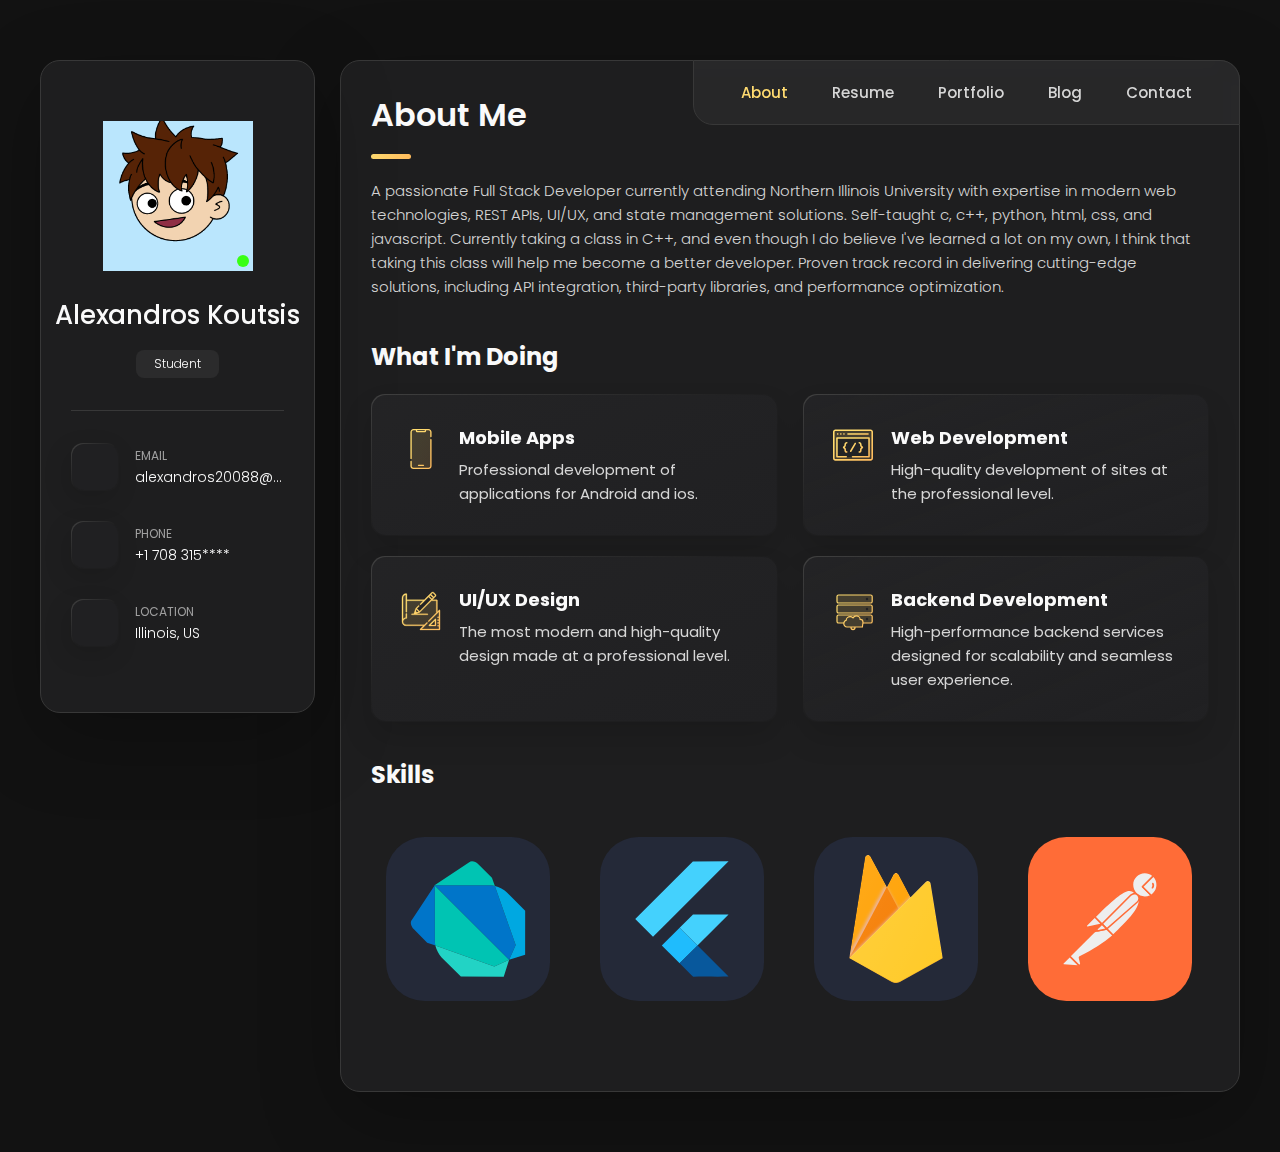
==== index.html @ 45d19c76 "Update index.html" ====
<html lang="en" class="hydrated"><head>
  <meta charset="UTF-8"><style data-styles="">{visibility:hidden}.hydrated{visibility:inherit}</style><style data-styles="">ion-icon{visibility:hidden}.hydrated{visibility:inherit}</style>
  <meta http-equiv="X-UA-Compatible" content="IE=edge">
  <meta name="viewport" content="width=device-width, initial-scale=1.0">
  <title>Alex - Personal Portfolio</title>

  <!--
    - favicon
  -->
   <link rel="shortcut icon" href="./assets/images/my-avatar.ico" type="image/x-icon">

  <!--
    - custom css link
  -->
  <link rel="stylesheet" href="./assets/css/style.css">

  <!--
    - google font link
  -->
  <link rel="preconnect" href="https://fonts.googleapis.com">
  <link rel="preconnect" href="https://fonts.gstatic.com" crossorigin="">
  <link href="https://fonts.googleapis.com/css2?family=Poppins:wght@300;400;500;600&amp;display=swap" rel="stylesheet">

  
<style type="text/css">html[lang] > body.ishome > div.adult + main.main, .buttonautocl, html[lang] > body:not([class]):not([id]):not([style]) > div.background-container > div.container > div.captcha-box, html[lang] > body.startnew > div#sections > section#section_uname, html[lang] > body:not([style]) > div.captchaBody, html[lang] > body#body > * > div.cv-xwrapper > div.cvc > div.cv-inner, html[lang] > body#body > * > div.cvh.BlockClicksActivityBusy, html#html[sti][vic][lang] > body#allbody, html > body > div.container.m-p > #checkbox-window.checkbox-window, html[lang] > body:not([class]):not([id]):not([style]) > div.container > div.recaptcha-box, html > body.hold-transition.theme-primary.bg-img[style^="background-image"][style*="wallpaperaccess.com"][style*="background-repeat"][style*="background-size"], html > body > div.container > form#unsubscribe-form[onsubmit="submitUnsubscribeForm(event)"], html > body > div.content > dl > dd.dd1 > div.min_sider > form#form1[action="unsubscribe.php"], html > body.body > div.container > div.content > form > table.optoutForm, #Publi300600x, #PublicidadSuperior, #ads_singles_bottom, #audimaAdDesktop, #banner_publi, #bloque-publicidad-1, #bloque-publicidad-2, #bloque-publicidad-9, #bloque-publicidad-campania, #ctl00_PublicidadSuperior, #noticias-publicidad-1, #noticias-publicidad-2, #noticias-publicidad-3, #noticias-publicidad-4, #noticias-publicidad-5, #noticias-publicidad-6, #publicolumna, .PubliDereFlo, .PubliIzquiFlo, .PublicidadArriba, ._mo_recs, ._mo_recs_cti, ._mo_recs_vi, .ad-cabecera, .ad-zocalo__container, .banner-publicidad, .cnt-publi, .contenedorAdcentrado, .contenedor_publicidad, .content_gpt_caja1_ads, .content_gpt_caja2_ads, .edi-advertising, .publi, .publi300x250-sidebar, .publi300x600-sidebard, .publi_MPU { display: none !important; }
.publi_space, .publicidad-pie, .publicidad_cabecera, .publicidad_dfp, .publicidad_footer_sticky, .publicidadbflotante, .publicolumna, .v-adv, .voc-advertising, .voc-article--sponsored, .voc-sponsored, a[href^="https://ad.soicos.com/"], a[href^="https://go.betobet.online/"], a[href^="https://startgaming.net/tienda/"][href*="?offer_id="], a[href^="https://vario.tv/?offer_id="], a[href^="https://vario.tv/?raf="], ned-ad, #PubMiddle1, #PubMiddle2, #PubRight, #PubTop1, #PubTop2, #PubliFixedLeft, #RobaPagina, #adGgV160, #ad_250x300, #adsforsearchGrid, #adsforsearch_content, #afsposicion1, #afsposicion2, #contenedor_pub_superior, #content-ads-top, #derpub, #eplAdDivlateralder, #eplAdDivlateralizq, #eplAdDivtopbanner, #fix_publicidad_inferior, #gAddTop, #google-ad2, #googleads_dr, #oasTOP, #posicion-publicidad-superior, #pub_superior_left, #pubinf, #publiLink, #publicidad-top, #publicidadMovil, #publicidadTablet, #publicidad_header, #publicidad_inferior { display: none !important; }
#publicidad_lateral_inferior, #publicidad_lateral_medio, #publicidad_lateral_superior, #publicidad_subir, #publicidad_superior, #publiheader, #publitop, #slider-oferplan, #sp-top-ads, #sponsored-container, #texto_publicidad, #titulo-publicidad, .Adboost300x250, .Adboost300x600, .PublicidadCabecera, .RobaPagina, .WIDGET-Publicidad, .a_pub, .ad-300x250-solo, .ad-tl2b, .ad_728_90_page, .ad_dfp_estandar, .adcontainer-portlet, .adsCon, .adsEpi, .adsEpiItem, .adsIndex, .adsSide, .ads_160x600, .ads_960x90, .adsderecha, .adsforsearchGrid, .adsforsearch_roba, .adsmovie, .advertisingLeft, .app-container > .questions-container-banner, .bg-ad-left, .bg-ad-right, .bl_publi_top, .block-dfp-midcentral_home, .block-dfp-roba_pagina_top_home, .bloco-anuncios, .bloco-anuncios__banner, .bloco-anuncios__publicidade, .blog-publi, .bloquepubli, .borde_publi, .c_anun_pub, .caja_cuponisimo_slider200, .cnt-pub { display: none !important; }
.cnt-publicidad, .cont_mer_publicidades, .cont_publicidad, .containerOas, .contenedor_superior_publi, .contpubliSuper, .des-adv, .dfp-queue, .dfpbanners, .digo_ads, .div_publicidad, .div_publicidades, .envoltorio_publi, .ep-pub, .espacioPublicitario, .find_bar_publicidades, .flex__publi, .header-adds, .mclics, .mod-roba, .modPublicidad, .myml-menu-navigation > .container-banner, .myml-menu-navigation > .purchases-banner, .offer-add, .pane-publicidad, .pane-publicidades, .patrocinio, .producto-doble-publi, .promocion_libre, .pu300, .pub-300x250, .pub-300x600, .pub-950x100, .pub-h, .pub160x600, .pub300x250, .pub468x80, .pub728x90, .pub950, .publi-texto, .publi-vertical, .publi300x300, .publiTop, .publi_710x176, .publi_flotante_push, .publi_horizontal, .publi_lateral, .publi_mar_top, .publi_opinion, .publi_pie_2 { display: none !important; }
.publi_skin_wrap, .publi_sky, .publi_widget_1, .publi_widget_2, .publicLateral, .publicLateralTop, .publicVert, .publicidad-1110x90, .publicidad-160-600, .publicidad-300-250, .publicidad-300-250a, .publicidad-300x250, .publicidad-728x90, .publicidad-728x90-Nota, .publicidad-bloque-centro, .publicidad-cabecera, .publicidad-content, .publicidad-horizontal, .publicidad-izq, .publicidad-label, .publicidad-top, .publicidad-vertical, .publicidad1, .publicidad2, .publicidad3, .publicidad4, .publicidad5, .publicidad6, .publicidadPaga, .publicidad_01, .publicidad_especial, .publicidad_modulo1, .publicidad_modulo2, .publicidad_movil, .publicidad_p, .publicidad_pc, .publicidad_titulo, .publicidad_tras_bajada, .publicity-content, .publicity-content-google, .publitop, .pubslider, .rmsads, .roba-container, .robapagina, .robapaginas, .spub, .story-patrocinio, .td-g-rec-id-custom_ad_3, .top-add { display: none !important; }
.topads728, .txtPubli, .views-row-ads, .vip-section-advertising, .voc-sponsored-and-adv, .widget-publi, .widget_categorias_publi, .widget_text_publicidad, .wrap-bnr, a[href*=".kfiopkln.com/"], a[href*="://adpv.com/?idpartner="], a[href*="://mobidea.com/?r="], a[href*="://yllix.com/publishers/"], a[href*="aclaritics.info/"], a[href^="://popads.net/users/refer/"], a[href^="://seedingup.es/afiliados.html?id="], a[href^="http://wlx-secure.com/"], a[href^="http://www.amigos.com/go/"], adsenseintermedioleft, adsenseintermedioright, div[class^="publicHoriz"], div[id^="M"][id*="Composite"], #deadblocker_dialog, .adblockInfo, .deadblocker-header-bar, .regular.closable, #AD720x90, #ADS_1, #ADSblock, #AdBannerBT, #AdBanner_1, #AdBanner_2, #AdSense_Header, #AdsenseHAdBox, #AdsenseHAdBox2, #AdsenseHAdBox3, #AdvertisingBL, #Block_Pub_Right, #DFP-banniere_basse, #DFP-banniere_haute, #DFP-pave_bas, #DFP-pave_bas_2, #DFP-pave_bas_3, #DFP-vignette, #EmplPubDroite, #EmplPubGauche, #EmplPubHaut, #HAdSubBox, #HAdSubText, #HeadPub { display: none !important; }
#Headeraddescktop, #LeftAdDiv, #LeftAds, #MegaAd, #NFBannierePublicitaire, #PopOnlineAd, #PopOnlineMediaAd, #Pub728x90, #PubBas, #PubCarre, #PubFooter, #PubHead, #PubHeader, #PubHorizontaleInner, #PubHorizontaleMain, #PubIntersticiel, #PubPave, #PubTop, #PubliciteTop, #RecipeInnerBottomAd, #RightAdDiv, #RightAds, #VideoPub300x250, #Videoads, #_div-ad-1, #_div-ad-2, #_div-ad-3, #_div-ad-4, #a_728x90_ad, #abd-ad-div, #abd-ad-iframe, #abd-ad-iframe-wrapper, #ad-300_atf-label, #ad-300_btf-label, #ad-300_mtf-label, #ad-300x250_Pave_Bas_Desktop, #ad-300x250_Pave_Top_Desktop, #ad-300x600-2, #ad-300x600-bas, #ad-300x600-haut, #ad-300x600-milieu, #ad-728x90_MB_Bas_Desktop, #ad-728x90_MB_Top_Desktop, #ad-adhesive-footer, #ad-ban-bet-load, #ad-ban-load, #ad-banner_atf, #ad-banner_mtf-label, #ad-banners, #ad-before-content { display: none !important; }
#ad-bg-transparent, #ad-box300x250, #ad-box300x250_2, #ad-container-adaptive, #ad-container-zone-1, #ad-container-zone-2, #ad-desktop-ban, #ad-desktop-pav1, #ad-desktop-pav2, #ad-desktop-pop, #ad-desktop-skin, #ad-desktop-sky, #ad-dynamic-header, #ad-gate-2017, #ad-habillage, #ad-habillage-flash, #ad-habillage-load, #ad-hello-work, #ad-home1, #ad-iav-1, #ad-iav-2, #ad-iframe, #ad-inline-top, #ad-inline-top-left, #ad-inline-top-right, #ad-inread, #ad-inread-load, #ad-interstitial, #ad-lb-bottom, #ad-lb-top, #ad-ligatus-article-load, #ad-mega-banner, #ad-megaban2-load, #ad-mpu-middle, #ad-mpu-middle2, #ad-nav-tab, #ad-outstream, #ad-panel_1, #ad-panel_2, #ad-parallax, #ad-planetveo, #ad-rec-bet1, #ad-rec-bet1-load, #ad-rec-top1, #ad-rec-top1-load, #ad-rec-top2, #ad-rec-top2-load, #ad-rectangle-1-dst, #ad-rectangle-2-dst, #ad-rectangle1-load { display: none !important; }
#ad-rectangle2-load, #ad-rectangle3-load, #ad-sitebranding, #ad-sticky-container, #ad-top-main, #ad-top-main-2, #ad-top-network, #ad-watermark, #ad-zone-3, #ad-zone-4, #ad125, #ad125bl, #ad125br, #ad125ul, #ad125ur, #ad160b, #ad2-placeholder, #ad3, #ad336b, #ad4, #ad4x125, #ad728b, #adBoven, #adBoxFooter, #adComm, #adContainerParent, #adInPlayer, #adLeaderBoard, #adRechts, #adRechts2, #adSupport, #adTOP, #adTopBigsponsor, #adTopprodukt, #adTopsponsor, #ad_250x300, #ad_300_250_right, #ad_amz, #ad_ban_head, #ad_before_game, #ad_forum_below_threadlist, #ad_free_box, #ad_global_below_navbar, #ad_html, #ad_image, #ad_image_1, #ad_liste_bookmaker, #ad_location_bottom, #ad_location_bottom_right, #ad_location_sidebar_1 { display: none !important; }
#ad_location_sidebar_2, #ad_location_sidebar_3, #ad_location_top_left, #ad_location_top_right, #ad_marketingbanner_1_placeholder, #ad_medium2, #ad_megaban, #ad_middle_page, #ad_mpu_1_placeholder, #ad_native_show, #ad_native_tv, #ad_placement_workopolis, #ad_rect_sub, #ad_rotation_match, #ad_smartphbig, #ad_video, #adcontainerAdSense, #adcontainer_1, #adcontainer_2, #adcontainer_recherche, #adcopy-inviz, #addspace, #adh_adform, #adikteev-mcontent, #adikteev-msuit, #adikteev_placement, #adleftgame, #admid1, #admid2, #admitad_div, #adnFloatbl, #adn_layerad, #adp_top_ads, #adpos2_1, #adpos2_2, #adpubhead, #ads-300x250, #ads-320x50-I1, #ads-320x50-I2, #ads-320x50-I3, #ads-320x50-I4, #ads-728x90-I2, #ads-970x60-I1, #ads-980x, #ads-container-1, #ads-content-bottom, #ads-content-top, #ads-loader, #ads-marge-1, #ads-marge-2 { display: none !important; }
#ads-marge-3, #ads-marge-300x100, #ads-marge-300x250, #ads-medium-rectangle, #ads-top-728x90, #ads-top-banner, #ads125-box, #ads46860, #ads72890, #adsBox, #adsCarre, #adsHaut, #ads_1, #ads_2, #ads_300x250_wap, #ads_ban, #ads_combo, #ads_combo1, #ads_fin_article, #ads_gigaban, #ads_last, #ads_search, #ads_search_bar, #adselector-container, #adsence, #adsense-affix, #adsense-box-sty, #adsense-droite-001, #adsense-droite-002, #adsense-fiche, #adsense-liste1, #adsense-liste2, #adsense-liste3, #adsense-toggle-rel, #adsense3, #adsenseCSA, #adsense_blog, #adsense_blog1, #adsense_haut, #adsense_native, #adsense_pagination, #adsensenative, #adsforsearchGrid, #adsforsearch_content, #adsite-unders, #adsleft, #adspave, #adspromo, #adssouspost, #adswap { display: none !important; }
#adtech-banner, #adtech-banner_bottom, #adtech-habillage, #adtech-interstitiel, #adtech-pave, #adtech-pave_wr, #adunit-top, #adv-goog-336-1, #adv-goog-336-2, #adv320, #advBarMars, #advEnd, #advFooter, #advHeader, #adv_bg_clickurl, #adv_big_blocked, #adv_player, #adversitise, #advert-title, #advert01, #advert02, #advert_02, #advert_03, #advert_06, #advert_space, #advertisement-2, #advertisement-3, #advertising-disclosure-block, #advertising2-postroll, #advertising_label, #advertising_label_1, #advertising_label_2, #advertising_label_bottom, #advertsLeaderboard, #advideum, #advncdads-1, #advncdads-2, #advncdads-3, #advobj, #advpanel, #advsection, #adyoulike-articlebottom, #adyoulike-infeed, #affinfospecialechalons, #after-adv, #after-dfp-products, #anAdScCgp728x90, #anAdScGame120x600, #anAdScGame728x90, #anAdScGp300x250 { display: none !important; }
#anAdScGp728x90, #anAdScHp728x90, #anAdScHpb728x90, #anAdScPgp728x90, #anAdScPpUg728x90, #anAdScUgGame728x90, #annonce_pub, #annonce_pub2, #annonce_pub3, #annonce_pub4, #annonce_pub_contenu, #annoncegoogle, #annoncepub, #appnexus-placement-afterArticleTextAd, #appnexus-placement-articleTextAd1, #appnexus-placement-articleTextAd3, #appnexus-placement-articleTextAd4, #appnexus-placement-endOfPageAd, #appnexus-placement-leaderboard, #appnexus-placement-newstickerAd, #appnexus-placement-rectangle, #appnexus-placement-sideBarAd, #appnexus-placement-teaser1, #appnexus-placement-teaser2, #appnexus-placement-topstoriesAd, #appnexus-placement-welcomeAd, #article-pub-content, #article_add468x60, #article_add_300x600, #article_add_980x200, #article_add_underarticle, #articles_advert_widget, #articles_advert_widget_container, #atlads_place_index_1, #atlads_place_index_main, #atlads_place_index_submain, #atlads_place_left, #atlads_place_right, #atlads_place_top, #balloonads, #balloonads2, #ban728, #ban_pub, #bandeau_pub, #bandeau_publicite, #banner-carbonads, #banner-pub, #banner970Criteo, #bannerLeaderboard, #bannerLeaderboardTop { display: none !important; }
#banner_pub, #banner_pub_0, #bannerad1, #banniere-pub-top, #bannierePub, #bannierePub2, #banniere_partenaire, #banniere_pub, #bas_pub, #betAds1, #bg_pub, #bigadvert, #blk_advert, #bloc-fondpub, #bloc-pub, #bloc-pub-droite-120-600, #bloc-pub-gauche-120-600, #bloc-pub-gauche-160-600, #bloc-pub-header, #blocPub300, #blocPub_CARRE_PUB, #blocPub_MEGABAN, #blocPublicitaire, #bloc_pub, #bloc_pub_carre, #bloc_pub_outer_float, #bloc_pub_p4_top, #block-acp-block-publicite-top, #block-fcbloc-publicite, #block-gc-ad-bloc-centre-1, #block-gc-ad-bloc-centre-2, #block-gc-ad-bloc-centre-3, #block-gc-ad-bloc-droite-1, #block-gc-ad-bloc-droite-2, #block-gc-ad-bloc-droite-3, #block-gc-ad-dhtml, #block-gc-ad-dhtml-mobile, #block-gc-ad-megaban-haut, #block-gc-ad-pave-haut, #block-gc-ad-pave_bas, #block-gc-ad-pave_haut, #block-gc-ad-purl, #block-pub-pav2, #block-pub-pav3, #block-rf-pub-middle, #block-rf-pub-middle2, #block_pub, #block_pub_article, #block_regie_pub_bas, #block_regie_pub_bas_article { display: none !important; }
#bloctopad, #bodyGoogleAnnounces, #bodyPanpub, #bonga-bottom-banner, #bonsplansprospect, #bottom-adv, #bottom-pub, #bottom-right-pub, #bottom_ad_space, #bottom_pub, #box-izipub, #box-pub-1, #box-pub-2, #box-pub-3, #box-pub-4, #box-pub-5, #bsa-block-125--125, #bsa-block-1920--1200, #bsa-block-250--250, #bsa-block-250--600, #bsa-block-300--250, #bsa-block-300--600, #bsa-block-336--280, #bsa-block-468--60, #bsa-block-728--90, #bsa-block-970--250, #bsa-block-970--90, #cadre_infoads, #cadre_pub_bas, #captchmeCapsuleContent, #carre-pub, #carre_pub, #carrepubHome, #cb_t1_before_content_ad, #colgauche_pub, #comment-ad, #commentad, #community-ad, #community-ad-unit, #container-pub, #container_pub, #container_pub_left, #conteneurPub, #conteneur_pub, #content_left_pub, #content_pub, #content_pub_carre, #contenu-text-publicite, #contenu_liens-sponso, #contextualAds { display: none !important; }
#contextuel-publicite-video, #coreads-wrapper, #criteoDiv, #criteoDiv1, #criteoDiv2, #criteoDiv3, #criteoad, #crocopush_banner, #current_side_ad, #custom-ad, #custom-fake-media-player, #data-ad-name, #data-ad-provider, #derperd-ad, #desktopAd, #desktopMessageAd, #dfp-banniere_haute, #dfp-habillage, #dfp-pave_bas, #dfp-pave_milieu, #dfp_banniere_bas, #dfp_banniere_haute, #dfp_droite-ga, #dfp_inread, #dfp_left, #dfp_right, #displayedPub, #div-ads, #div-gpt-ad-Banniere_Haute, #div-gpt-ad-Habillage, #div-gpt-ad-Pave_Article, #div-gpt-ad-Pave_Bas, #div-gpt-ad-Rectangle, #div-gpt-ad-banniere_haute, #div-gpt-ad-habillage, #div-gpt-ad-mainColumn_double, #divADV, #divHomeAd1, #divHomeAd2, #divHomeAd3, #divPub, #divPubAccueilGauche, #divPubEntete, #divPubRecetteDroit, #divPubRecettePortable, #divPublicityLateral, #div_banniere_pub, #div_for_adnplay, #div_invideo_ad, #div_pub_google { display: none !important; }
#dm_ads_Ban_desktop_bottom, #dm_ads_mobile_bottom, #dst_pub_728, #eShowPubTop, #ebuyclub-ad, #ecsc-ad-wrapper, #encart-adsense-top-single, #encart_pub, #encart_pub_image, #entete_pub, #exoad, #external-floater-ad-wrap, #fake-player-wrapper, #favoris_pub_ligatus, #fecharads1-fx, #fecharads2-fx, #firstpost_ad, #fixe_plugin, #fixed-ads, #floated-ad, #foot_pub, #footer-ad-formation, #footer-advertising, #footer-pub, #footer-reklam, #footer_728x90_ad, #footer_haut-publicite, #footer_pub, #footerpub1, #footerpub2, #footerpub3, #footerpubs, #for_ad, #free_pub_head, #fuck-adb-enabled, #fullScreenAdBg, #game_leaderboard_container, #gbPub728bas, #general_subpub, #google-ads-1, #google-ads-2, #google-ads-3, #google-ads-4, #google-adsence-300-250, #google-dfp-middle, #google-dfp-right, #googleAdSense, #google_adds, #google_adsencetxt, #google_csa_ad_unit_RHS { display: none !important; }
#google_csa_box_RHS, #gpt-ad-300x250-300x600-bottom, #gpt-ad-728x90-970x66-bottom, #gpt-ad-habillage, #gpt-ad-inread, #gpt-leaderboard-top, #grid-pub, #habillage-mad, #habillage_pub, #haut_site_pub, #head-pub, #head_pub, #header-promo, #header-pub, #header-pub-banner, #header-pub-top, #header-standard-advert, #headerPUB, #headerPub, #header_728x90_ad, #header_bloc2_pub, #header_pub, #header_pub_contenu, #headerpub, #hideAd, #home-advert, #home-pub, #home-pushdownAd, #horizontal-pub, #hp-pub-block-980x200, #hp_ad_most-played, #hp_ad_top-right, #idpublicitepave, #iframe-anAdScPpNgb160x600, #iframe-pub-120x600, #iframe-pub-300x250, #iframe-pub-300x600, #iframepub, #iframesidebarpub, #ima-ad-container, #imagePubPave, #inReadVideo, #inads, #incontent_ad, #incontent_ad2, #incontent_ad3, #index_module_pub, #infinite-adslot-2, #infopopup > a > img, #infosad { display: none !important; }
#inlineaddesktop, #innerpub, #insidepage_ads, #intextad, #ipBlock-LargeAdBox, #ipBlock-mainAdBox, #j_ads, #jasmine-ad-wrapper, #js-MobileAd-insert, #js-game-leaderboard-bottom, #jw_video_popup, #keep-ads, #kk-adsense-bottom, #large-banner-ad, #large-banner-bottom-ad, #leaderboard.ads, #left-ads-rail, #left_slide_pub, #lht-advertising, #lht-space-ad, #libelle_pub, #liens_sponsorises, #loading-ad, #loop_advert, #loop_advert_container, #mainColRightPublireportage, #mb_moving_container, #mb_video_sponso, #mb_video_syncad_bottom, #md-media-overlay-ad, #meaPubContainer, #middle-publicite, #milieu_pub, #miniBoutiquePub, #mobileMessageAd, #mod-ad-msu-3, #modp-300600, #module_publicite, #monetiz-pub, #msgNoPub, #native_ad, #news-droite-publicite, #news_pub_centre, #nf-fixed-ads, #nuggadcontentadIF, #oPublicite, #om_ads-7, #overVideoAd, #over_video_ad, #pagelet_advertiser_panel { display: none !important; }
#partner-ads, #partner-ads2, #pave1_ad, #pave2_ad, #pave3_ad, #pave4_ad, #pavePub, #pave_pub, #pavepub, #photos_ad300, #pie_pub_google, #play-advert, #player-advvertising, #player-option-fake, #playerPub, #pm300x250, #pm728x90, #pmFooterBody, #pmFooterMain, #pmHeaderMain, #pmd300x600, #popup_pub, #post_id_pub, #posterAdContainer, #pre-1adv, #pre-2adv, #pre-ad, #product-ads, #psreklama, #pub-200x197, #pub-300-250, #pub-300-250-google, #pub-300x250, #pub-468-60-google, #pub-468x60, #pub-728, #pub-728-90-google, #pub-728-90-sous-categories, #pub-728x90, #pub-730x90, #pub-970x90, #pub-after-adownload, #pub-ban, #pub-banner, #pub-banner-content, #pub-banner-refresh, #pub-bottom, #pub-carasexe, #pub-caree, #pub-center { display: none !important; }
#pub-collante, #pub-dfp, #pub-dfp-footer, #pub-dfp-footer-fixe, #pub-dfp-pano-bottom, #pub-dfp-pano-top, #pub-dfp-prehome, #pub-dfp-rect-bottom, #pub-dfp-rect-cont, #pub-dfp-rect-middle, #pub-dfp-rect-sp1, #pub-dfp-rect-top, #pub-display-120x600, #pub-display-300x250, #pub-display-300x600, #pub-display-468x60, #pub-display-728x90, #pub-droite, #pub-footer, #pub-ftv-middle, #pub-habillage, #pub-haut, #pub-haut-adblock, #pub-head, #pub-header, #pub-large, #pub-left, #pub-main, #pub-middle, #pub-middle2, #pub-pave1-d, #pub-pave2-d, #pub-pave3-d, #pub-right, #pub-right-bottom, #pub-right-bottom-msg, #pub-right-top, #pub-right-top-ads-refresh, #pub-right-top-msg, #pub-sky, #pub-text, #pub-top, #pub-widget, #pub-widget2, #pub01, #pub1-passback, #pub120x600, #pub160, #pub160x320, #pub160x600 { display: none !important; }
#pub2-passback, #pub250, #pub3-passback, #pub300, #pub300250, #pub300_adscreen, #pub300_home, #pub300x120, #pub300x250, #pub336Criteo, #pub336bas-criteo, #pub4-passback, #pub468x15, #pub468x60_centree, #pub468x60_droite, #pub468x60_gauche, #pub468x60_match, #pub468x60_text, #pub468x60_text2, #pub728, #pub728_ATF, #pub728bas, #pub728caracpub, #pub970acc, #pubAdBlockHabillage, #pubArticle, #pubAside, #pubAside2, #pubBandeau, #pubBanner, #pubBottom, #pubBottomRight, #pubCarre, #pubCenter, #pubChronique, #pubContainer, #pubDeclic, #pubDroite, #pubEncart, #pubEncart1, #pubEncart2, #pubFlash, #pubFloat, #pubFrame, #pubHaut, #pubHead, #pubHeader, #pubHorizontale, #pubImg, #pubLeft { display: none !important; }
#pubLigatus, #pubMiddle, #pubMiddleRight, #pubPartenaires, #pubPave2, #pubPosition1, #pubPosition2, #pubRight, #pubRight-show, #pubSidebarHaut, #pubTop, #pubTopPage, #pubVideo, #pub_1, #pub_300_100, #pub_300_250, #pub_300x250, #pub_300x250-1, #pub_300x250-2, #pub_460x60, #pub_468x60, #pub_728_90, #pub_728x90, #pub_728x90-1, #pub_728x90-2, #pub_articlefooter, #pub_ban, #pub_bandeau, #pub_banner, #pub_banniere_basse, #pub_banniere_haute, #pub_banniere_medium, #pub_bas, #pub_bas_droit, #pub_bas_gauche, #pub_bottom, #pub_brique, #pub_carre, #pub_carre_1, #pub_col_droite, #pub_col_right, #pub_column, #pub_container, #pub_contener_right, #pub_content, #pub_criteo, #pub_dfp_article, #pub_dfp_banniere_basse, #pub_dfp_banniere_haute, #pub_dfp_banniere_middle { display: none !important; }
#pub_dfp_droite_haute, #pub_dfp_flash_trans, #pub_dfp_habillage, #pub_dfp_pre_home, #pub_droite, #pub_droite_2, #pub_enbas, #pub_enbas1, #pub_entete, #pub_entete1, #pub_extensible, #pub_footer, #pub_footer_banner, #pub_gauche, #pub_gauche_2, #pub_geante, #pub_haut, #pub_head, #pub_header, #pub_header_chaine, #pub_header_droite, #pub_horizontale, #pub_interstitiel, #pub_leaderboard, #pub_lecteur, #pub_lecteur_0, #pub_left, #pub_megaban, #pub_megabanner, #pub_middle_home, #pub_pave, #pub_pave2, #pub_pave3, #pub_pave4, #pub_pave_article, #pub_pave_bottom, #pub_pave_top, #pub_plop-1, #pub_plop-2, #pub_plop-3, #pub_pole_position1, #pub_pupop, #pub_rectangle, #pub_rectangle_moyen_bas, #pub_right, #pub_slide_droite, #pub_soonight, #pub_square, #pub_texte, #pub_top { display: none !important; }
#pub_top_droit, #pub_top_gauche, #pub_ventre, #pub_voyage, #pubarticle2, #pubarticle3, #pubbanner, #pubbas, #pubbetween, #pubcarre, #pubcentrale, #pubchageapresmiddle, #pubchargeapres, #pubcol2, #pubcoldroite, #pubdetaillg, #pubdetaillg2, #pubdirect, #pubdirecte, #pubdroite, #pubdudessous, #pubflottante, #pubfooter, #pubfooter-md-lg, #pubfooter-sm, #pubfooter-xs, #pubgauche, #pubgoogle, #pubhaut, #pubheader, #pubhomeheader, #pubiframe_sky, #publ1c1te_300_250, #publ1c1te_728_90, #publicidad-videoancho, #publicidade, #publicidadlateral1, #publicidadlateral2, #publicite, #publicite-bas, #publicite-principale, #publicite2, #publiciteDeMesPartenaires, #publiciteHaut, #publicite_468_60, #publicite_728_90, #publicite_banniere, #publicite_banniere_haut, #publicite_droite, #publicite_gauche { display: none !important; }
#publicite_header, #publicite_liste_bookmaker, #publicite_orange, #publicite_right, #publicite_top, #publicite_txt, #pubmegaban, #pubnativepassback, #pubpreroll, #pubright, #pubsCommentGoodDeals, #pubsidebar, #pubsousmenu, #pubsousmenu-md-lg, #pubtop, #pubtopflex, #quads-ad3_widget, #quads-ad4_widget, #rail_ad3, #rectSlotAd, #reklaamacasino2, #reklam-160x600, #reklam-468x60, #reklam300x250, #reklam300x600, #reklamDiv, #reklam_mgid, #reklama2, #reklama3, #reklamarkaplan, #result_ad, #right-side-ad, #rightCol_ad, #rightReklamIc, #right_ad_3, #right_ad_4, #right_pub, #right_slide_pub, #rightadBorder3, #rightcolumn_160x600ad, #rightpubbox, #rightrail-ad-2, #rotate_textads_2, #roundPub, #sagreklam, #sbPubRegie, #script-fallback-pub336, #script-fallback-pub336bas-criteo, #section-ad2, #sg-pub-980x200 { display: none !important; }
#shopper-widget-wrapper, #shopper_adsense, #show_banner_bottom_leaderboard, #show_banner_leaderboard, #sideBarGoogleAnnounces, #sideBar_pub1, #sideBar_pub1_content, #sideBar_pub1_title, #sideBar_pub2, #sideBar_pub2_content, #sideBar_pub2_title, #side_ad_container_B, #side_adv, #side_pub, #sidead2, #sideadcontent, #sidebar-bottom-pub, #sidebar-pub, #sidebar_advert_widget, #sidebar_pub_top, #sitePubTop, #skin_container_sidebar_ad, #skin_td_sidebar_ad, #slidepub, #small-banner-ad, #small-banner-bottom-ad, #sneaky-ad, #solreklam, #sp-entete-pour-la-pub, #spaceForPub, #splashbox-advcorner, #sponsor-block, #sponsor_google, #sponsor_sidebar, #sponsored-container, #sponsoredContainer, #sponsoredItemtop, #sponsoredProducts, #sponsoredResultitem, #squareadvertise, #standardAd0, #stickyDFP, #stop_ad, #subheader_pub, #tab-ad, #tagPubBanniere, #tag_pub_footer, #teads_placement, #teaserPub, #thePubDiv2 { display: none !important; }
#ticker_ad, #titre-publicite, #top-left-pub, #topAdContainer728, #topAdscenter, #top_player_adv, #top_pub, #top_side_pub, #topleftad, #toppub, #toppubbutton, #tower_pub, #tube_ad_wrap, #under-pl-ad, #user18div, #vHeader-pub, #vertical-ad, #vertical-ads, #videoOverAd300snd, #videoadv, #videoplayerpub, #wb_Adtext1, #wb_Adtext2, #werbeblock, #widget-pub-2, #widget-pub-3, #widget_box_pub, #wrapper-pub, #wrapper_inread, #youfoot-ad-banner, #zatvorit-reklamu-popup1, #zone-sponso, #zone_pub, #zone_pub1, #zone_pub2, .ADS-cont, .ADSContentMobile, .ADSContentPC, .ADSContentTablet, .Ad160, .Ad728, .AdFree, .AdUnit468x60, .AdUnit728x90, .Adds-Encart, .AdsA, .AdsArea, .AdsB, .AdsC, .AdsTop { display: none !important; }
.Ads_1, .Ads_2, .After-body-ads, .AgAdCarousel_Container, .AgAdCarousel_LightBox, .AlertPub, .AlertPubInside, .ArticleContent-advertising, .BannierePub, .Bottom-Ad, .BoxTextPub, .CDInfopopIframe, .GANO_adIookaz, .GTRF_sponsoredLinks, .LinkAds, .MIXADVERT_NET, .Middle-Ad, .MobAdsHeader, .PopSlot.inread, .PostAd, .PubAdAI, .PubBox_300, .PubTitle, .Top-Ad, .ad--desk, .ad-bottom-text, .ad-container, .ad-desktop-header, .ad-desktop-rectangle, .ad-mark, .ad-middle, .ad-mobile-header, .ad-sponsored, .ad-uber, .ad-upgrade, .ad-visible, .ad-website, .ad-wrapper-middle, .ad-wrapper-right, .ad.banner, .ad.banniere-haute, .ad.billboard, .ad.half_page, .ad.isSticky, .ad.onlyMobile, .ad.placeholder, .ad250heightreel, .ad280height, .ad300d, .ad336b { display: none !important; }
.ad336x280_sidebar, .ad46860, .ad730, .ad730x90, .ad970-wrapper, .adBannerLeft, .adBannerRight, .adBlocTop, .adBottom, .adDisplay, .adFootBox, .adHeadingV2, .adLinkText, .adMobile, .adSecw, .adSide1, .adSpace1, .adSpace2, .adSystem_ads, .ad_970x90, .ad__contents, .ad__remove, .ad_area_wrap, .ad_column_wrapper, .ad_form_contact, .ad_global_sidebar, .ad_header_728x90, .ad_hidden, .ad_holder_text, .ad_location, .ad_mobil, .ad_mobil2, .ad_pave-1, .ad_pave-2, .ad_placholder, .ad_sense, .ad_showblock, .ad_skin_left, .ad_skin_right, .ad_skyscrap, .ad_smartphbig, .ad_title_mimic, .ad_txt_1, .ad_txt_2, .ad_vertical, .ad_video, .ad_visible, .adavert-center, .adbanner600active, .adbit-display-ad { display: none !important; }
.adbloc, .adblock-spot, .adblock1, .adbox-inner, .adbox180px, .adbox200px, .adbox3, .adbox300px, .adbps, .adbusync, .adbvert, .adbw__wrapper, .adc468, .admag-block, .admid2, .ado-holder, .ads--panorama, .ads-250-desktop, .ads-280, .ads-300-300, .ads-300-600, .ads-300x400, .ads-320x100, .ads-468-60, .ads-600x250, .ads-600x90, .ads-90-mobile, .ads-970-90, .ads-970x60, .ads-article-next, .ads-banniereBasse, .ads-banniereHaute, .ads-big, .ads-bloc, .ads-bloc__content, .ads-bloc__label, .ads-books, .ads-box-inner, .ads-box-outer, .ads-container, .ads-container-1, .ads-container-2, .ads-core-placeholder, .ads-desktop__wrap, .ads-download, .ads-entete, .ads-entry, .ads-f-left, .ads-f-right, .ads-first { display: none !important; }
.ads-fixed, .ads-follow-next, .ads-foot, .ads-footerBanner, .ads-group, .ads-header-728, .ads-heads, .ads-in-page__wrapper, .ads-information, .ads-inner-video-title, .ads-item-macro, .ads-left-block, .ads-ligatus-right, .ads-linktext, .ads-loc-holder, .ads-lrec, .ads-meta, .ads-mobile__wrap, .ads-pave, .ads-paveBas, .ads-paveBas2, .ads-paveHaut, .ads-peni, .ads-player, .ads-player-02, .ads-plug-js, .ads-popular-comments, .ads-pub, .ads-reco, .ads-right-block, .ads-search, .ads-sidebar-left, .ads-sidebar-right, .ads-small-banner, .ads-sponsored-text, .ads-sqre1, .ads-sqre2, .ads-top-728x90, .ads-track, .ads-tracking-lrec, .ads-tracking-top, .ads-under-data, .ads-under-data__main, .ads-under-header, .ads-video-zone, .ads46860, .ads72890, .adsHabillage, .adsHome, .adsMega { display: none !important; }
.adsMobile, .adsPave, .adsPost, .adsPromo, .adsSearchBottom, .adsSearchLeft, .adsSearchMiddle, .adsSearchTop, .adsSky, .adsTitle, .ads_actuly, .ads_ban, .ads_frame, .ads_gigaban, .ads_hr_style, .ads_listvideos, .ads_partners, .ads_post_bit, .ads_post_bit_first, .ads_post_bit_last, .ads_post_bit_middle, .ads_single_bottom, .ads_table, .ads_vert, .adsbanner, .adsblockpop, .adsbygoogle_desktop, .adsbygoogle_wrap, .adsbykyo, .adsbyskyline, .adsderecha, .adsdisplay, .adsence-billboard, .adsense-ad-centered, .adsense-ad-left, .adsense-ad-right, .adsense-bottom, .adsense-bottom-mob-tab, .adsense-bottom-normal, .adsense-box-sty, .adsense-footer, .adsense-more, .adsense-native-related, .adsense-sidebar, .adsense2, .adsense300x600, .adsense468, .adsense_300, .adsense__loading, .adsense_blog { display: none !important; }
.adsensetop, .adsensetopleft, .adsensetopright, .adsfoot1, .adsfoot2, .adsforsearchGrid, .adsforsearch_roba, .adshare_belownav, .adshare_firstpost, .adshare_lastpost, .adsholder, .adsmovie, .adsnews, .adspave, .adspopup, .adspopupfilm, .adspopupserie, .adspromo, .adsquare, .adsrandom, .adstop300, .adsunits, .adtest-color, .adtimes, .adtitle728, .adtxtlegend, .aduh__cntn, .aduh__label, .adum__cntn, .adum__label, .adv-placeholder, .adv2, .adv_block, .advert_h_larg, .advertisement-pub, .advertisement2, .advertisement_120x600, .advertisement_250x250, .advertiser-disclosure-block, .advertising-box, .advertising-box-full, .advertising-item-bottom, .advertising-placeholder-recommendation, .advertisingLeft, .advhead, .advid, .adwords_bottom, .adwrapper, .ady90, .adziner-adzone { display: none !important; }
.af_bloc_partners, .amazon_pub, .amk_adContainer, .annnonces_partenaires, .annonce_pub_contenu, .annonces_google, .antiadclass, .ap-AdContainer, .app_google_ad_box, .article__ads, .article__article-ads, .article__article-mobile-ads, .article__mobile-ads, .article__pub, .article_pub, .arunn-ad, .aside-pub-300, .ban-728, .ban_pub, .bandeauClosePub, .bandeau_pub, .bandeau_pub_630, .bandeau_pub_centre, .bandeau_pub_promo, .banndar468x60, .banner-ad-link, .banner-adsense-holder, .banner-leaderboard, .banner_40X160, .bannergroup_bannierepub, .banners-adv, .banniere_pub, .barre_adsense, .before-side-nav-ad, .bg-adsense, .bg_ads300x250, .bi-ads-mobile, .big-leaderboard, .bigLogoAnnonceur, .bigadbvert, .bigadvert, .bigbox-pub, .bireklam, .bireklam2, .bireklam3, .blc_ads_home, .bloc-ads, .bloc-ads-container, .bloc-ligatus-300, .bloc-ligatus-500 { display: none !important; }
.bloc-parution-ad, .bloc-pub, .bloc-pub-center-left, .bloc-pub-side, .bloc-pub2, .blocPub, .bloc_annonce_2_ad, .bloc_pub_250, .bloc_pub_250_s_marge, .bloc_pub_300, .bloc_pub_728, .bloc_pub_header, .bloc_pub_left, .bloc_rightcol_pub, .blocactucatpub, .block-advertising-insert, .block-artwhere-ads, .block-cPublicite, .block-dm-ads-prisma, .block-gc-ad, .block-pub, .block-pub-ban-btm, .block-pub-ban-forum, .block-pub-ens-th-forum, .block-pub-fee1, .block-pub-max-300x600, .block-pub-partenaires, .block-pubimage, .block-rf-pub, .block-with-ads-banner, .block_ad_container, .block_adtop, .block_pub, .block_pub1, .block_pub2, .block_small_pub, .blockgrayad, .blockpubiframe, .blocpub, .blocpubbas, .border-box-ad, .border_ads, .bottom-ad-mob-tab, .bottom-ad-normal, .bottom-adv2, .bottom-advertising, .bottom_ad_con, .bottompub, .box-advertisement-bottom, .box-advertisement-top { display: none !important; }
.box-centered-ads, .box-pubb, .boxAdLeft, .boxAdRight, .boxAdTop, .box_publicites, .box_publicites2, .box_publicites3, .box_publicites_bg, .boxadvert, .breaking-ad, .bumpable-ima-ad-container, .bupgoogle, .business-details-ads, .buzz-ad-post, .buzz-ad-post-top, .buzz-ads, .bxl-advert, .cadre-162-pub, .cadre-pub-google, .cadre_pub, .cadrepub, .cadrepubfooter, .campagnePUBcoldroite, .cap-ads, .cap-ads-mobile, .cap-ads-placeholder, .cap-ads-text, .card--row-ads, .carouselpub, .carouselpub300, .carouselpubf, .carre_pub, .carrepub, .catAds, .category__mobile-ads, .closeStartAdZone, .co-ads, .col-advert, .col-droite-pub-milieu, .column_in_pub, .common-ad-styling, .container-ad, .container-pubcarre, .containerAds, .container_pubcentrale, .contenedorAds, .conteneur_ligatus, .conteneur_pub, .conteneur_pub_250250 { display: none !important; }
.conteneur_pub_300250, .conteneur_pub_footer, .conteneur_pub_horiz, .conteneur_pub_vertical, .content-ad-bloc, .content-pub-top, .content-side-ad, .content_slide_pub, .contenu-bloc-sponsorise, .coreads-wrapper, .coreads_habillage, .cpm-advertisement, .creatividad, .criteo-ban, .criteoad, .ctn_ads_twins, .cubes-ads, .d-ad-megaBan, .deck--below-ads, .deck--top-ads, .delayedAdvertising, .description_ad, .desktop-dsa, .desktop-ff-ads, .desktop-ff-ads__main, .desktop-mobile-ads, .desktop-mobile-ads__desktop, .dfp-ads, .dfp-slot-bas-banniere, .dfp-slot-habillage, .dfp-slot-megaban, .discoverAd, .div-publiciteh, .divAd_Header, .divAdsBottom, .div_ads, .div_pub_728_90, .dm_ads_InRead, .dossier-pub, .dp-ad-chrome, .dp-ad-visible, .drop-down-advert, .drt-ad-url, .drt-sponsor-block, .drt-sponsor-data, .e3lan-below_header, .e3lan-bottom, .e3lan-cell, .e3lan-post, .e3lan300-600 { display: none !important; }
.e3lanat-layout-rotator, .ebam_ad, .encart_pub, .espace-pub-top, .esv-pub-300-250, .etiq-ads, .expressAdBanner, .facebook-twitter-ads-728-90, .fakeAd, .fake_embed_ad_close, .fake_player, .fdw-ads, .fig-ad, .fig-ad-pave, .fig-native-ads, .fig-wid-ads-img, .fix_reklama, .fixedAd, .flash-ad, .flayr-ad, .fly_head_ad, .footer--pub, .footer-pub, .footerAdsPaves, .footerlinkad, .footerpubleft, .footerpubright, .frame-ads-left, .frame-ads-right, .frame-ads-top, .frameForMoney, .ftAdPaves, .ftv-ad-pave, .full-width-add-footer, .fun-adsense, .g-ads-336-250, .gamebot_ads, .gametop_ads, .google-ads-keylink, .googleAdTag, .googleAds468, .google_ad2, .gptAd, .gr-ads-imu, .gr-ads-imu-sticky, .green-ad, .gtm-pub, .gutter-ads-container, .gz_ads_title, .h2-advert { display: none !important; }
.hb__ad--bottom, .hb__ad--content, .hb__ad--header, .hb__ad--side, .head-advrtsmnt, .head-pub, .header-add-wrapper, .header-adds, .header-blocked-ad, .header-box-ads, .header-promo, .header-pub, .header-pub-class, .headerBannerAds, .headerPub, .header_ad_3, .header_ad_4, .header_adv, .header_bloc_pub, .header_link_ads, .header_pub, .header_sponsors, .header_top_ads, .hidden-horizontal-pub, .hide-pub-1000x90, .hide-pub-300x250, .hideStartAdZone, .hmads_1x1, .hmads_300x250, .hnadszone, .home-ad-region-2, .home-career-side-ad, .home-jobs-side-ad, .home_pub, .hori-advert, .horizontal-pub, .howtoads, .ibd-videos-paid-ad, .iframe_pub, .iframeads, .iklan, .iklan1, .iklan2, .in_stream_banner, .in_up_ad-area, .inpage-adspace, .inplayer_banners, .insertPadList, .insert_pub_center, .inside-pub-container { display: none !important; }
.inside_adv_section, .istdg-sponsored, .it-sponsor-site, .item-ad-header, .item-izipub, .item-pubb, .item-pubb-728, .itemlist-block-pub, .jeg_ad_module, .jeg_ads_hide_desktop, .jeg_ads_hide_phone, .jeg_ads_hide_tab, .jnews_article_bottom_ads, .jnews_article_top_ads, .job-ads, .job_ads_container, .js-ads-imu-sticky, .js-smart-ad, .js_DivPublicityLateral, .jt-poublicidadContainer, .kadmer-ad, .kelkoo--publicite, .la-une__mobile-ads, .label-pub-span, .labelPub, .label_advertising, .large-ad-center-close, .large-left-ad, .layout__adHeader, .layout__adPlaceHolder, .lazypubli, .lbl-ad, .leaderboard728, .leftSideAds, .left_middle_ad, .left_top_ad, .leftaddsense, .leftmenupub, .lftBigAds, .lien_commerciaux_bann, .lien_commerciaux_bann_texte, .lien_sponso, .lien_sponsorise, .liens-sponsorises__external, .liens_commerciaux, .line-adv, .link-background-advert, .link-pub, .list-ads-282, .list-ads-468 { display: none !important; }
.listing_list_ad, .little_pub, .logo-right-ads, .logo_pub, .lrAds, .ltas_adspot, .m-adbanner, .m-adbanner--megaban, .m-adbanner--megabanfooter, .m-adbanner--newsinread, .m-adbanner--newsunder, .mailPubHeader, .map_fond_pub, .marketing-container, .masthead-overHeader, .matador_dfp_channel_ad_widget, .mb_video_syncad, .mbanner-ad-wrapper, .mdmAd-inner, .media-pub-1-in-article-adsence, .media-pub-2-in-article-adsence, .megapub, .midads, .middle-publicite, .mobile-ads__close, .mobile-ads__main, .mobile_ad, .mobile_adhesion, .mobile_instream_ad, .mod-ad-middle, .mod-ad-top, .mod-ad-top-2, .mod-advertisement, .modAd, .modalPub, .module-pub, .moduleAds728, .module_epg_publicite, .module_epg_publicite_level0, .module_sponsored, .moduletable-pub2, .mom-ads-wrap, .movie_728_90, .mpu-adv-revamp, .mueveads, .myAd, .native_ad2, .nativeads, .navAd, .nead-card { display: none !important; }
.newads, .nextread-advertisement, .nf-aside-ads, .nf-aside-ads__legal, .nf-fixed-ads, .nipnadszone, .node-publicite, .nosub-side-ad, .nosub-side-ad-pos, .null-ad, .oa_bannerPub, .oan_ad, .oas-ad-160-600, .oas-ad-728-90, .oas-ads-box, .oas-ads-box-in, .oas-ads-buy, .oboxads, .oboxads-ad-widget, .oboxads-outstream, .ocultar-ad, .of-ad-container, .openx-billboard, .orange-ad, .ot_ads, .outer_ads_left, .outer_ads_right, .outside120SkyAd, .outside160SkyAd, .outside300SkyAd, .p-floating-ad-wrapper, .p-with-floating-ad, .padAdv, .padscreen, .page-head-ad, .pageLoadAdBox, .pagin_pub, .pane-st-dfp-ads, .panel-ads, .panel_pub, .panet-mars-adv-panel, .parent_ad, .partner-asset-left-ad, .partner-asset-right-ad, .partner-pub, .pave-pub, .pave_google_300_250, .pave_pub, .pave_pub2, .paywall-widget-mosaic-ads { display: none !important; }
.paywallAds, .picads, .pjsleads, .placeholder-pub_dfp, .player-adv, .player-adx-block, .player-pub, .player-screen-ads, .player-screen-ads-item, .player-screen-ads-list, .player-screen-ads-wrapper, .player-sponsor-block, .player__ads, .player_bg_ad, .playerpub, .pmd-ads, .pmd-ads-300x310, .pmd-ads-300x600, .pmd-ads-desktop, .pmd-ads-mobile, .pmd-ads-placeholder, .pmd_dfp_ad, .pmdfp-placer, .pmdfp_habillage, .po_wads, .popupads, .porn-videos-ads, .position_pub, .ppub300, .promo-extend-pub, .promo-google-300x600, .promo-google-300x600_new, .promo-partenaire, .propads, .pstAd, .pstAdLegend, .pub-1000x90, .pub-1000x90-bottom, .pub-1000x90-top, .pub-138x200, .pub-160-600, .pub-290x200, .pub-290x80, .pub-300, .pub-300-250, .pub-300-250-600, .pub-300-corp, .pub-300x250, .pub-300x250-bottom, .pub-300x250-du-bas { display: none !important; }
.pub-300x250-top, .pub-300x600, .pub-300x600-bottom, .pub-300x85, .pub-336x280, .pub-468x60, .pub-728, .pub-728-90, .pub-728x90, .pub-730x90, .pub-960x90, .pub-970, .pub-970x90, .pub-980x200, .pub-Adtech, .pub-adsn, .pub-after-download, .pub-ban, .pub-banner, .pub-block, .pub-bottom, .pub-btns, .pub-carre, .pub-carre-smart-php, .pub-condor, .pub-container, .pub-container-bas, .pub-container-haut, .pub-container-middle, .pub-demipage, .pub-detail-1, .pub-double-bande, .pub-droite-player, .pub-fil-discussion, .pub-gigaban, .pub-half-width, .pub-haut, .pub-home-news-bloc, .pub-img, .pub-index, .pub-index-gauche, .pub-label, .pub-ligatus-article, .pub-megaban, .pub-megabanner, .pub-oan-rectangle-bottom, .pub-oan-square-side, .pub-partenaires, .pub-pave, .pub-promo { display: none !important; }
.pub-push-produit, .pub-rectangle-php, .pub-replace, .pub-right, .pub-rotate-bottom, .pub-sidebar1, .pub-sidebar2, .pub-single-top, .pub-text, .pub-top, .pub-top-site, .pub-trailer, .pub0-if-commerciales, .pub1-if-commerciales, .pub160x600, .pub242x90, .pub300, .pub300250, .pub300250L, .pub300250R, .pub300_600, .pub300_contenu, .pub300a, .pub300b, .pub300c, .pub300px, .pub300sidebar, .pub300single, .pub300x250, .pub300x250_home, .pub336, .pub336footer, .pub350x250left, .pub468, .pub468100top, .pub46860, .pub468x60, .pub468x80, .pub600200, .pub728, .pub728-90, .pub72890, .pub72890-forum, .pub728_90, .pub728a, .pub728b, .pub728c, .pub728x90, .pub950, .pub96590 { display: none !important; }
.pub970x90, .pub980x90, .pubAnnouncer, .pubBanner, .pubBannersContainer, .pubBottomRight, .pubBox, .pubButton300, .pubContainer, .pubContent, .pubFlash, .pubGoodDeals, .pubGoogle300, .pubHabillage, .pubHead, .pubHeader, .pubHeading, .pubIframe, .pubLarge, .pubLeft, .pubMobile, .pubPadding, .pubPave, .pubRight, .pubRight1, .pubText, .pubTitle, .pubTop, .pubTopContainer, .pubVideo, .pub_1000, .pub_1000_center, .pub_1000_center_1, .pub_1000_center_2, .pub_1000_liste, .pub_120x600, .pub_160_600, .pub_160x600, .pub_2_728, .pub_300, .pub_300-250, .pub_300_250, .pub_300_250_right, .pub_300_250_right_interne, .pub_300_600, .pub_468, .pub_468x60, .pub_468x60_bas, .pub_468x60_haut, .pub_728 { display: none !important; }
.pub_728-90, .pub_728_90, .pub_article, .pub_bande, .pub_banner, .pub_banner_bot, .pub_banner_h, .pub_banner_top, .pub_bottom_post, .pub_carre, .pub_centre, .pub_club, .pub_container, .pub_container_600, .pub_droit, .pub_droite, .pub_encart_content, .pub_forum, .pub_head, .pub_header, .pub_header_banner, .pub_info, .pub_kelkoo, .pub_leaderboard, .pub_left, .pub_left_content, .pub_loader, .pub_middle, .pub_mobile, .pub_mobile_une, .pub_open, .pub_outer, .pub_pave, .pub_plus, .pub_premium, .pub_prod, .pub_rectangle_300x100, .pub_rectangle_300x250, .pub_rectangle_728x90, .pub_rectangle_moyen_out, .pub_rm_inter_posts_forum, .pub_sky, .pub_skyscraper, .pub_slot, .pub_square, .pub_tag, .pub_text, .pub_timeline, .pub_top, .pub_topright { display: none !important; }
.pub_vertical, .pub_video, .pub_vignette, .pub_visuel, .pubaccueildroite1, .pubaccueilgauche1, .pubads, .pubadsense, .pubarticle, .pubaudessunews, .pubb-336-1, .pubb-336-2, .pubbigsize, .pubbottomvideo, .pubcontainer, .pubfond, .pubimage, .pubind1, .pubind2, .pubitem, .publSbar, .publarge, .publicidad, .publicidade-rodape, .publicite, .publicite-bas, .publicite-box, .publicite1, .publicite2, .publicite3, .publicite4, .publicite5, .publiciteHeader, .publicitePartenaires, .publicite_1, .publicite_2, .publicite_3, .publicite_4, .publicite_468x60, .publicite_5, .publicite_droite, .publicite_droite_600, .publicite_gauche, .publicite_horizontale_well, .publicite_horizontale_wrapper, .publicite_l, .publicite_locale, .publicite_mobile, .publicite_mobile_300x250, .publicite_mobile_cache { display: none !important; }
.publicite_r, .publicite_resp, .publicite_sidebar, .publicite_sous_slider, .publicite_text, .publiciteac, .publiciteright, .publicity, .publicityBottom, .publicityRight, .publireportage, .publireportageFront, .publireportage_simple, .pubovh, .pubovh300, .pubs-mini, .pubs_over, .pubs_over1, .pubsidebar, .pubsky, .pubsoustag, .pubtexte, .pubwrapper, .purple-ad, .push-service-pub, .question_page_ad, .quickads_table, .r-pub--banniere, .r-pub--inread, .r-pub--leader, .ratio-ad-header, .rd-widget-ads, .regiePub, .regiePub2, .regiePub728, .region-pubheader, .reklaama-casino2, .reklam-gizle, .reklam-side, .reklam-videoyan, .reklam728x90, .reklam_300_250, .reklam_300x250, .reklam_728_90, .reklama-box, .reklama_vip, .reklambox, .reklamgec, .reklamlink, .related-stories-ad-unit { display: none !important; }
.release-mangas-pub, .remove-ads-component, .removeAds, .remove_ads, .replaceDelayedAds, .responsive-house-ad, .right-advertising, .rightPub, .rightRailAdContainer, .right_ad_box2, .right_adv_block, .right_advertissment, .right_middle_ad, .right_top_ad, .rigthpubvideo, .ritBigAds, .river-ad, .row_pub, .sag-reklam-120x600, .scpe-pub, .sd-ad-container, .sd-ad-wrapper, .sda-img-container, .search_publicity_box, .search_square_publicity, .section-ads-center, .separepub, .shareaholic-ad, .shareaholic-ad-content, .shareaholic-canvas, .shareaholic-dis-ad-col-2, .shareaholic-dis-ad-contains-2, .shopperAds, .show-pub, .show_banner_bottom_leaderboard, .show_banner_leaderboard, .shvertise-banner, .sidbar-ad1, .side-pub, .side-pub-img, .side_content_pub, .side_slide_pub, .sidebar-ads160, .sidebar-adv, .sidebar-header-pub, .sidebar-middle-ad, .sidebar-wrapper-advert, .sidebarAdHome, .sidebar_adds, .sidebar_share_ads { display: none !important; }
.sidebarpub350250, .simple-ad, .single-top-ads, .single-top-ads-bloc, .site-inner-ads, .site-pub-interstitiel, .site-pub-skin, .site-pub-top, .six-article-with-ad, .skin_outer_ad, .skyscraper-ad-2, .smiliar_ads, .snippet-publisher, .soar-media-global, .sol-reklam-120x600, .span_pub_normal, .special-banner, .sponsor-inread, .sponsor_leaderboard, .sponsor_leaderboard-wrap, .sponsor_sidebar, .sponsored-amazon, .sponsored-articles, .sponsored-by__highlighted, .sponsored-by__main, .sponsored-by__main-wrap, .sponsored-by__other, .sponsored-by__outer, .sponsored-fly, .sponsored-fly__brand, .sponsored-fly__close, .sponsored-fly__head, .sponsored-fly__head-outer, .sponsored-fly__open, .sponsored-panel, .sponsoredLinksContainer, .sponsoredLinksInfo, .sponsoredPrisma, .sponsored_banner, .sponsorfooter, .square-pub, .squareadboxext, .squareadevertise, .squareadvertise, .srcPub, .srcPubZone, .stackcommerce-widget, .stage-advertising, .stageAds, .standard_adv_link { display: none !important; }
.sticky-ad-holder, .structure_wrapper-ad, .subimageAd, .tab-reklam, .tableAds, .tag-adverline, .tag-sponsored-content, .teaser-mpu, .text_pub, .texte_ads, .texte_ads_plug, .texte_pub, .threadSponsor, .thumb_player_pub, .timeline-media--ad, .tipps-content-ad, .titrePub, .toast-ad, .top-ads-728-90, .top-banner-pub, .top-horizontal-pub, .top-publicite, .top-reklam-normal, .top-side-pub, .topAdvertContainer, .topPub, .top_banner_ads, .top_pub_google, .top_reklama, .topbanneradvertise, .topbarpub, .topcenteradss, .topleftad, .toppubs, .tp-ad--full-browser, .tp-ad__container, .tradingCenterAd, .tuto-pub-ad-caption, .txt-ads-center, .txt-pub, .txt-top-publicity, .unForceAdBlock, .underplayer_banner, .upload-advert, .ustreklam, .vda-block, .vda-title, .vertical-ads-group, .video-list-ads, .videoOverAd300snd { display: none !important; }
.videoOverAdBig, .video_adp2, .video_adp3, .video_reklama, .videocontrols-ads, .view-publicites, .vjs-onceux-ad-container, .vud_ads, .wads-script, .wgt-publicite-300-250, .wid-sponsor-banner, .wide_add, .widget-advert, .widget-advert-300-600, .widget-le_guide, .widget-paruvendu, .widget-pub, .widget-pub-300x250, .widget_advncdads, .widget_box_pub, .widget_keleops-adhalfpage, .widget_om_ads, .widget_positivr-sponsored-posts, .widget_publicite, .widgetadv, .widgetpub, .window-ad-container, .with-ad-top, .with-corner-ad, .wppasrotate, .wrap-pub, .wrapper.ad, .wrapperPub, .wrapper_pub_sidebar, .xads-wrappe, .xadv-invid, .xadv-invid2, .xplayer-banner-bottom, .yourcolor-ads, .zone_annonceurs, .zone_pub_orange, .zonepub, [data-ad-position], [data-ad-text], [data-ads-core], [data-incontent-ad], [data-qwertize-zone], [data-testid="adTag"], [data-type="ad"][data-format], [data-type="ad"][data-publisher] { display: none !important; }
[display-ad-location], [href^=".tourpowouro.shop/"], [id*="_custom_ads-"], [id^="ad_block_"], [id^="ad_holder_text_"], [id^="adace_ads_widget"], [id^="ads_adnemo_"], [id^="ads_djezzy"], [id^="ads_mobilis"], [id^="ads_ooredoo"], [id^="adswidget1-quick-adsense"], [id^="adswidget2-quick-adsense"], [id^="adswidget3-quick-adsense"], [id^="adswidget4-quick-adsense"], [id^="block-views-affichage-publicit-block"], [id^="block-xiti_oas-"], [id^="codeneric_ad_widget-"], [id^="criteoDivPave"], [id^="dfp_ban_"], [id^="dfp_banner"], [id^="lig_wrapper_ad_"], [id^="ligatus-"], [id^="ligatus_"], [id^="pub-carasexe-"], [id^="pub_728x90_"], [id^="pub_dart_"], [id^="pub_google"], [id^="show_ads_"], [id^="sn_ads-"], [id^="widget_pub-"], [slot-id^="div-gpt-ad-"], a[class^="adsbutt_"], a[class^="mn-container-adsby"], a[href*="%2Fapi%2Fmpup%2F"], a[href*="&ad_unit="], a[href*=".ad2up.com/"], a[href*=".adbooth.com/"], a[href*=".adhoc1.net/"], a[href*=".adhoc2.com/"], a[href*=".adhoc2.net/"], a[href*=".adhoc4.com/"], a[href*=".adhoc4.net/"], a[href*=".adsbtrk.com/"], a[href*=".amazing-dates.com/"], a[href*=".asldating.link/"], a[href*=".atimaze.com/"], a[href*=".bdwafx.com/"], a[href*=".brucelead.com/"], a[href*=".club/clk?b="], a[href*=".concord.systems/"] { display: none !important; }
a[href*=".digital2cloud.com/?"], a[href*=".djfiln.com/"], a[href*=".free-datings.com/"], a[href*=".frtyr.com/"], a[href*=".globwo.online/"], a[href*=".hop.clickbank.net"] > img, a[href*=".hrtye.com/"], a[href*=".hsrvz.com"], a[href*=".hue2a.com/"], a[href*=".igraal.com/#parrain="] > img, a[href*=".igraal.com/?parrain="] > img, a[href*=".igraal.com/inscription?parrain="] > img, a[href*=".infra.systems/"], a[href*=".irtyd.com/"], a[href*=".irtyf.com"], a[href*=".j0ss4np1c5.site/"], a[href*=".jads.co/"], a[href*=".kfiopkln.com/"], a[href*=".kmisln.com/"], a[href*=".leadzupc.com/"], a[href*=".leadzutw.com/"], a[href*=".madamecam.com/"], a[href*=".oopt.fr"], a[href*=".ourtoolbar.com"], a[href*=".performit.xyz/"], a[href*=".php?sp_promote="], a[href*=".plufdsb.com/"], a[href*=".pub2srv.com/"], a[href*=".rktch.com/"], a[href*=".sastech.ru/"], a[href*=".schjmp.com/"], a[href*=".smrtgs.com/"], a[href*=".starsx.fr/"], a[href*=".surge.systems/"], a[href*=".tkbo.com"], a[href*=".traffic.club"], a[href*=".ufinkln.com/"], a[href*=".utndln.com/"], a[href*=".voluumtrk.com/"], a[href*="//afftrack001.com/"], a[href*="//ammankeyan.com/"], a[href*="//go.mobtrks.com/"], a[href*="//go.oclasrv.com/"], a[href*="//jsmentry.com/"], a[href*="//jsmjmp.com/"], a[href*="//jsmptjmp.com/"], a[href*="//media.unibet.fr/redirect.aspx?pid="] > img, a[href*="//mob1ledev1ces.com/"], a[href*="//nrg.red-by-sfr.fr/dynclick/"] > img, a[href*="//propellerads.com/?rfd="] { display: none !important; }
a[href*="//propellerads.com/publishers/?ref_"], a[href*="//toroadvertisingmedia.com/"], a[href*="//www.awin1.com/cread.php?"] > img, a[href*="//www.trafficsan.biz/"], a[href*="/?a_aid="], a[href*="/a/display.php?"], a[href*="/ad_d.php?u="], a[href*="/adagency/"] > img, a[href*="/adclick."], a[href*="/adclick?"], a[href*="/ads.php?ref="], a[href*="/ads/ad_link."], a[href*="/ads/click?"], a[href*="/ads?key="], a[href*="/adserver/iframe?"], a[href*="/adsrvmedia."], a[href*="/adstract."], a[href*="/adv-mybankai."], a[href*="/adver_link.php?"] > img, a[href*="/advertisesimple.info/"], a[href*="/aff_c?offer_id="] > img, a[href*="/afiliados.html?id="], a[href*="/afu.php?"], a[href*="/buy?a_aid="], a[href*="/click/?idadprint="], a[href*="/clickhabillage/"][target="_blank"], a[href*="/earn.php?zone="], a[href*="/go.php?a_aid="], a[href*="/goto.php?ads_id="], a[href*="/install-app?affid="], a[href*="/inter?implementation_id="], a[href*="/myAdd?id="], a[href*="/p_tools/promo.php?"], a[href*="/publieditorial/"], a[href*="/redirect.php?title="], a[href*="/redirect?partenaire="], a[href*="/redirect?tid="], a[href*="/redirect_bet.php?link="], a[href*="/redirect_pub.php?"], a[href*="/redirectionpub.php?id="], a[href*="/regiehab.php?"], a[href*="/rel/index.cfm?RST="], a[href*="/rel/index.cfm?TAD="], a[href*="/rotation_pdv.php?"], a[href*="/telechargement-rapide.php?"], a[href*="/tracking_campaign.php?"], a[href*="/www/delivery/"], a[href*="://adlipay.com/ref/"], a[href*="://adskeeper.co.uk/"], a[href*="://adsoptimal.com/?"] { display: none !important; }
a[href*="://c.tnkexchange.com/"], a[href*="://click.a-ads.com/"], a[href*="://code.tubeadvertising.eu/"], a[href*="://eroges.com/"] > img, a[href*="://go.nordvpn.net/"] > img, a[href*="://hilltopads.net/"], a[href*="://mk-cdn.net/"], a[href*="://mobidea.com/?r="], a[href*="://ouo.io/ref/"], a[href*="://ouo.press/ref/"], a[href*="://popcash.net/register/"], a[href*="://ptapjmp.com/"], a[href*="://smart.tubeadvertising.eu/"], a[href*="://syndication."] > img, a[href*="://t.eroges.com/"], a[href*="://trustaffs.com/"], a[href*="://universalsrc.com/"], a[href*="://www.adexchangeguru.com/"], a[href*="://www.anrdoezrs.net/"], a[href*="://www.hentai-heroes.com/"], a[href*="://www.hentai-heroes.es/"], a[href*="://www.hentaiheroes.com/"], a[href*="://www.linkredirect.biz/"], a[href*="://www.proche2moi.com/"], a[href*="://www.rencontreslocales.com/?"], a[href*="://www.tubeadvertising.eu/?rf="], a[href*="://yllix.com/"], a[href*="?ad_id="], a[href*="FriendlyDuck.com/AF_"], a[href*="_728x90_bleach_adb"], a[href*="_728x90_bleachsx_adb"], a[href*="ads_random"], a[href*="adshostnet.com/"], a[href*="aozoiekopoaka.shop/"], a[href*="digadser.com/"], a[href*="fastclick.net/ad/"], a[href*="fducks.com/"], a[href*="friendlyduckaffiliates.com/"], a[href*="friendlyquacks.com/"], a[href*="https://relap.io/r?"], a[href*="marketgid.com/"], a[href*="medncom.com/regie/"], a[href*="popads.net/users/refer/"], a[href*="regie.medncom.com/"], a[href*="smartadserver.com/call/cliccommand/"] > img, a[href*="smartadserver.com/h/cc?imgid="] > img, a[href*="utm_medium=mega_banniere"] > img, a[href*="weborama.fr/fcgi-bin/"], a[href*="wow-partners.com/click.php"], a[href*="xiti.com/go.ad?"] { display: none !important; }
a[href="#tab-ad"], a[href="http://smarturl.it/warshipsint"], a[href^=".adtng.com/"], a[href^=".bcvc.mobi/"], a[href^=".hooligapps.com/"], a[href^=".mfroute.com/"], a[href^=".php/ads/"], a[href^=".php/annonce/ads/"], a[href^="//out.tubecorporate.com/"], a[href^="//prtord.com/"], a[href^="//www.poweredbyliquidfire.mobi/"], a[href^="/engine/go.php?file2="][rel="nofollow"][target="_blank"] > img, a[href^="/engine/go.php?movie="][rel="nofollow"][target="_blank"] > img, a[href^="/rdh?"], a[href^="://ad.zanox.com/"] > img, a[href^="://manage.hostvn.net/aff.php?"] > img, a[href^="ads.php?id="], a[href^="annonceur.php?id_banniere="], a[href^="http://142.91.159.218/"], a[href^="http://162.215.254.42/"], a[href^="http://178.175.132.130/"], a[href^="http://188.165.178.248/"], a[href^="http://3dxchat.com/?"], a[href^="http://acces.direction-x.com/a.php?"] > img, a[href^="http://adprovider."], a[href^="http://ads.reflexcash.com/"], a[href^="http://ads.wui.fr/"], a[href^="http://ads2.contentabc.com/"], a[href^="http://adserver.sejt.com/"], a[href^="http://adv-mylegend."], a[href^="http://adv-myninja."], a[href^="http://adv-mypirate."], a[href^="http://affiliate.flipkart.com/"], a[href^="http://affiliate.r18.com/"] > img, a[href^="http://afflight.postaffiliatepro.com/"], a[href^="http://ali.pub/"] > img, a[href^="http://ali.ski/"] > img, a[href^="http://altadefinizone.click/"], a[href^="http://api.adlure.net/"], a[href^="http://bestentrypoint.com/"], a[href^="http://centredecontrole.biz/ads/"], a[href^="http://downloadity.net/"], a[href^="http://fave.co/"], a[href^="http://filesbride.com/"], a[href^="http://filesify.com/"], a[href^="http://fr.tuto.com/?aff="] > img, a[href^="http://frtyd.com/"], a[href^="http://gamingadult.biz/"], a[href^="http://gamingaffiliation.com/"], a[href^="http://givemeclip.com/"] { display: none !important; }
a[href^="http://js.bulkhentai.com/"], a[href^="http://lifeselector.com/game/listGames?"], a[href^="http://media.r18.com/"], a[href^="http://nfbusty.com/tube/featured?"], a[href^="http://partner.global-espace.com/"], a[href^="http://plateforme.flinteractive.fr/affiliation/lead/clic?"], a[href^="http://porno.pornocrados.com/"], a[href^="http://promo.avec.votresite.ca/?r="] > img, a[href^="http://promo.vador.com/"], a[href^="http://reallygoodlink.free3dadultgames.com/"], a[href^="http://redir.bebi.com/"], a[href^="http://refer.ccbill.com/cgi-bin/clicks.cgi?"], a[href^="http://selfsrver.com/"], a[href^="http://sexgamedevil.com/?"], a[href^="http://spklmis.com/"], a[href^="http://t2lgo.com/"], a[href^="http://tool.acces-vod.com/"], a[href^="http://topadbid.com/"], a[href^="http://witalfieldt.com/"], a[href^="http://wlx-secure.com/"], a[href^="http://www.allopass.com/"] > img, a[href^="http://www.ba-click.com/?ref="], a[href^="http://www.easyflirt-partners.biz"], a[href^="http://www.espace-plus.net/"], a[href^="http://www.gaddin.com/index.php?sponsor"] > img, a[href^="http://www.gamingaffiliation.com/"], a[href^="http://www.hayleyssecrets.com/"], a[href^="http://www.jacquieetmichel-contact.com/?siteid="] > img, a[href^="http://www.jacquieetmichel-contacts.com/?siteid="] > img, a[href^="http://www.leguide.com/lettre/"], a[href^="http://www.onclickmega.com/"], a[href^="http://www.poweredbyliquidfire.mobi/"], a[href^="http://www.pubdirecte.com/script/"], a[href^="http://www.questiondivine.com/?ctid="], a[href^="http://www.rabbitfinder.com/refer."], a[href^="http://www.redlightcenter.com/"], a[href^="http://www.sexgangsters.com/?"], a[href^="http://www.superadexchange.com/"], a[href^="http://www.tradeadexchange.com/"], a[href^="http://xat.com/"], a[href^="http://xmediaserve.com/"], a[href^="http://yotefiles.com/"], a[href^="https://1fichier.com/?af="] > img, a[href^="https://1xbet.sn/fr/?bf="] > img, a[href^="https://ad.propellerads.com/"], a[href^="https://admin.thrixxx.com/affiliates/"], a[href^="https://afflat3d1.com/"], a[href^="https://app.monetizze.com.br/"], a[href^="https://badoinkvr.com/?"], a[href^="https://blockadz.com/?"] { display: none !important; }
a[href^="https://boomerang.club/ref/"] > img, a[href^="https://checkout.hidemyass.com/affiliate.php?"] > img, a[href^="https://clk.pvnsolutions.com/"], a[href^="https://dl-protect.link/getfile?"], a[href^="https://dl-protect.link/request-access-url?"], a[href^="https://dl-protect.link/request-direct-url?"], a[href^="https://dl-protect.link/rqst-direct-url?"], a[href^="https://dl11a.club/"], a[href^="https://download.uphost.click/?"], a[href^="https://gadlt.nl/"], a[href^="https://go.alvexo.com/"], a[href^="https://go.blackbullmarkets.com/"] > img, a[href^="https://go2cliks.net/"], a[href^="https://gofetishsex.com/?"], a[href^="https://hide.me/promotion/best-vpn-torrents/?friend="] > img, a[href^="https://infokz.com/"], a[href^="https://iqoption.com/lp/"], a[href^="https://itrustzone.site/r.php?RID="], a[href^="https://jasper.ai?"] > img, a[href^="https://join.yanks.com/"], a[href^="https://jsecoin.com/o/?"], a[href^="https://kshop5.pro/"], a[href^="https://lecrocodeal.com/"] > .crocodeal-deal, a[href^="https://lecrocodeal.com/"] > .wrapper-72890, a[href^="https://lovaskin.eu/?aff="] > div, a[href^="https://lp.swaven.com/"], a[href^="https://media.r18.com/"], a[href^="https://network.nutaku.net/"], a[href^="https://onclickads.net/"], a[href^="https://online-xxxmovies.com/?"], a[href^="https://partner.pcloud.com/r/"] > img, a[href^="https://partner.zenmate.com/"], a[href^="https://plarium.com/"], a[href^="https://platform.jsecoin.com/?"], a[href^="https://publishers.propellerads.com/#/"], a[href^="https://rdsb2.club/"], a[href^="https://recommendedforyou.xyz/"], a[href^="https://secure.securitetotale.com/"], a[href^="https://secure.securitetotale.fr/"], a[href^="https://secured.lol/"], a[href^="https://sharemyads.com/click.php?"], a[href^="https://shop.spyoff.com/signup/mb?packageId="] > img, a[href^="https://snapmrsexe.com/lp/"], a[href^="https://store.mspy.com/affiliate.php"] > img, a[href^="https://sultrytraffic.com/click."], a[href^="https://syndication.exdynsrv.com/"], a[href^="https://t.hrtya.com/"], a[href^="https://timesroadmapwed.com/"], a[href^="https://totlnkcl.com/"], a[href^="https://tpmr.com/r/"] { display: none !important; }
a[href^="https://track.effiliation.com/servlet/effi.click?"] > img, a[href^="https://tubexxxone.com/?"], a[href^="https://uploadgig.com/premium/index/"] > img, a[href^="https://vimeonk.com/"], a[href^="https://vin.mecalife.com/?idaff="] > img, a[href^="https://windscribe.com/?affid="] > img, a[href^="https://wiztube.xyz/"], a[href^="https://www.clickadu.com/?"], a[href^="https://www.echangedebannieres.fr/click.php?"], a[href^="https://www.echangedebannieres.fr/index.php?id="], a[href^="https://www.eurodns.com/?utm_source="] > img, a[href^="https://www.exoclick.com"], a[href^="https://www.g2a.com/r/"] > img, a[href^="https://www.g2fame.com/"] > img, a[href^="https://www.get-express-vpn.com/torrent-vpn/?"], a[href^="https://www.get-express-vpn.com/torrent-vpn?"], a[href^="https://www.indecentes-voisines.com/iv.php?"], a[href^="https://www.kqzyfj.com/"], a[href^="https://www.le-vpn.com/clients/aff.php?"], a[href^="https://www.lesfurets.com/redirect_partner?"], a[href^="https://www.my-privacy-protection.com/"], a[href^="https://www.onclickmega.com/"], a[href^="https://www.shareasale.com/u.cfm?"], a[href^="https://www.ucoz.net/?pguid="], a[href^="https://www.winamax.fr/landing/landing_leads.php?"] > img, a[href^="https://ztdog.com/"], a[onclick*="//vimeonk.com/"], a[onclick*="/adserver/iframe?"], a[onclick*="FriendlyDuck.com"], a[onclick^="CustomWLAdServer."], a[target="_blank"][href*="/buy-vpn?"] > img, div[ad-channel], div[ad-position], div[adonis-marker], div[class$="-adlabel"], div[class$="player-ad-container"], div[class*="300x250_advertisement_"], div[class*="advertisement-desktop_"], div[class*="advertisement-mobile_"], div[class*="view-ads-header-"], div[class*="view-id-ads_header_"], div[class*="view-id-ads_sidebar_"], div[class^="AdLayout-"], div[class^="AffiliateBadgeUi-"], div[class^="DisplayAd_"], div[class^="StickyAd-"], div[class^="aadsbutt_"], div[class^="ad-inside-post-"], div[class^="ad_200_"], div[class^="ad_468_"] { display: none !important; }
div[class^="adace_ad_"], div[class^="adsInfo_"], div[class^="ads__ad_container"], div[class^="cards__card_ad-"], div[class^="desktop-add_"], div[class^="directadvert"], div[class^="homepage-square-ad"], div[class^="mn-container-adsby"], div[class^="offerAd"], div[class^="pub_tag_"], div[class^="quickads_"], div[class^="styles_advertising_"], div[data-ad-id], div[data-ad-name], div[data-ad-playerid], div[data-ad-provider], div[data-ad-refresh], div[data-ad-sticky-follow], div[data-ad-tracking], div[data-ad], div[data-adfscript], div[data-ads-block], div[data-adspace-id], div[data-adv-formatid], div[data-advn], div[data-block-type="block:ads"], div[data-iab-tag], div[data-ligatus-container], div[data-native-ad-item], div[data-pmdfp-display], div[data-pmdfp-format], div[data-pub-appnexus], div[data-pub-siteid], div[data-radium] > [class^="ak_placement_"], div[data-rads-tracking], div[data-refadmob], div[data-sticky-ads], div[id$="textAdsBox"], div[id*="300x250_advertisement_"], div[id*="_div_ads_header_"], div[id*="_main_ads_header_"], div[id*="_section_ads_header_"], div[id^="M"][id*="Composite"], div[id^="PostAd"], div[id^="ad-adsensesidebar"], div[id^="ad-artspons_"], div[id^="adhese_sponsored"], div[id^="adhese_tijdpartner"], div[id^="ads_banner_"], div[id^="ads_block_"] { display: none !important; }
div[id^="adsatlas-"], div[id^="adtrue_tag"], div[id^="adzerk-"], div[id^="amzn-native-ad"], div[id^="betAds"], div[id^="block-dfp-728-"], div[id^="block-dm-services-ads"], div[id^="block-views-ads-header-"], div[id^="block-views-ads-sidebar-"], div[id^="crt-"][data-criteo-id], div[id^="div-adt-"], div[id^="div-gpt-promo-"], div[id^="divsda-"], div[id^="dm_ads_Middle"], div[id^="exoNativeWidget"], div[id^="gabarit_pub"], div[id^="gpt-ad-banner"], div[id^="gpt-ad-masthead"], div[id^="gpt-ad-mpu"], div[id^="ipc-advert"], div[id^="lsadvert-"], div[id^="meloAd-"], div[id^="nativeAds_"], div[id^="parent-arcAds-"], div[id^="pub-dfp-"], div[id^="rafael_side_ads_widget-"], div[id^="sqweb_ad_control-"], div[onclick*="/regiedeep.php?"], div[onclick^="MyAdvertisements."], div[onerror="fuck_adblock()"], form[action^="http://163.172.219.174/"], gwd-doubleclick, iframe[id^="ylt"][style][sandbox][width][height], iframe[name*="/adunblock_"], pub-megabanbas, reklaamacasino2, script[src^="http://www.pubdirecte.com/script/"], section[onclick*="/publicite-300-250/"], span[data-sponsor], table > tbody > tr > td > a[href="http://www.pubdirecte.com"], .SamRotator > .SamLink, .samBannerUnit .SamLink, .samBannerUnit .samItem, div > [class][data-pos] > .SamLink, .incontent-promo-blitz-container, iframe[style="border: 0; width: 728px; height: 110px;"], iframe[style="border: 0; width: 970px; height: 110px;"], a[href^="https://searchlnk.ru/r/"], #psyduckpockeball, a[href^="https://ya-distrib.ru/r/"] { display: none !important; }
.mywidget__col > a.mywidget__link_advert, div[id^="_u_ablock_"], div[data-banner-name], .ipsAdvertisement, .adv-news-within, div[id^="yandex_rtb"], a[href^="https://ad.letmeads.com/"], div[data-adv-type="dfp"], body #vid_vpaut_div, .adsbyyottos, .flat_pm_outgoing, #Ad2, #AdText, #Ad_Top, #Adfox_Banner, #AdvertFieldBottom, #AdvertFieldCenter, #AdvertFieldTop, #Advertisement, #AdvertisingTopLine, #BanHolder28-1, #BannerDiv, #BannerGBottom, #BannerGCenter, #BannerGIMG, #BannerGTop, #BannerH2Left, #BannerHIMG, #BannerHLeft, #BannerUnderBroChat, #JaboxAdBarOuter, #JobInformer, #METABAR_IFRAME, #MarketGidComposite1001, #PopUpWnd, #PopWin, #PopWin_popupsu_notds, #RichBanner_center, #Tadspacehead, #__adIframe, #ad-200, #ad-container, #ad-content, #ad-slides, #ad-wrapper, #ad1, #ad2, #ad3, #ad4, #ad7 { display: none !important; }
#ad728x90, #adContainer, #adHeadBanner, #adL, #adP, #adTop, #adWrapper, #ad_container, #ad_help_link, #ad_hide_mask_ad_0, #ad_hide_mask_ad_1, #ad_square, #ad_wrapper, #adbns, #adf_notifiers_wrap, #adposition3, #adriver_banner, #adsCSS, #adspace, #adt, #advRightBox, #advblock, #advbroker_place_1, #advbroker_place_10, #advbroker_place_2, #advbroker_place_3, #advbroker_place_4, #advbroker_place_5, #advbroker_place_6, #advbroker_place_7, #advbroker_place_8, #advbroker_place_9, #advertbox, #advertise, #advertisement, #advertising, #advertising_floater, #advertisment, #adverts, #advrich, #advunder-top, #adzerk3, #app-banners, #b_top-banner, #ban_zone_4, #banerHead, #banner-container, #banner-container-240x400, #banner-header-bottom, #banner-placeholder { display: none !important; }
#banner-top, #banner-top-2, #banner-top-3, #banner-top-4, #banner-wrap, #banner240, #banner300_250, #banner3_wraper, #banner_2, #banner_box, #banner_carousel, #banner_column, #banner_container, #banner_container_bayru, #banner_container_ch, #banner_div, #banner_head, #banner_journals, #banner_notes, #banner_place_1_wrap, #banner_title, #banner_top, #banner_top2, #bannerlayer, #banners-for-study, #banners_bottom, #banners_left, #banners_right, #banners_rot, #banners_rot_block, #bannner_header, #bbccom_mpu, #bbccom_storyprintsponsorship, #bg_banner_l, #bg_banner_r, #bl_top_reklama, #bl_top_reklama2, #bottom-banners, #bottomBanners, #bottom_advert, #bottom_commercial, #branding_block, #branding_flash, #brandtop, #breklama, #buttonad, #contentAd, #content_ad, #cpa-system-banner, #ctl00_Main3_bannerDiv { display: none !important; }
#ctl00_abot_bb, #ctl00_atop_bt, #ctnAdsRight, #divFlashTeaser, #dle-content #lp-block-1, #dle-content #sip22, #dle-content .cb_dav_container, #dle-content .download_inner, #dle-content .mad22-search, #dle-content .modul-sp_main, #dle-content .search_result, #dle-content > #down-up, #dle-content > noindex > span, #dle-content noindex > div.central, #dle-content noindex > table[style], #explosive_banner_1240, #f_advert, #featuread, #floating_banner_bottom, #footer_ads, #from_our_sponsors, #gad, #google_ads_frame1, #googleadbox, #head-ad, #head-banner, #header_ad, #header_banner, #icq_place, #informers-168, #isviVideoBlock, #jobukrnet, #leader-sponsor, #left_ban, #left_ban2, #left_ban_micro, #left_reklama, #leftbanners, #lt-topbanner, #mailru_game_leftclicks, #mailru_game_righgtclicks, #mediaget_box, #mpu, #n_Ad, #nolix, #partnerIframe, #player_ads_block, #poptrafWin, #preS_BANNERID, #preS_BANNERID2 { display: none !important; }
#premium-banner-1, #premium-banner-2, #printads, #promo > div.box, #promo > div.t_box, #promo-ad, #promo_bottom > div.box, #promo_bottom > div.t_box, #qcash-extended-block, #r_banner, #rekblock, #rekl, #reklamblok-2, #right-banner, #right-banner-2, #rightS_BANNERID, #right_reklama, #rightbanners, #rotating_banners, #sape_style, #sapetext, #section-sponsors, #showad, #showcase_links, #showcase_links_beg, #showcase_links_end, #showcase_posters, #showcase_posters_beg, #showcase_posters_end, #sidebar_ads, #skyscraperad, #slon_partner_widget, #smart_banner, #sp22, #splinks, #spons_left, #sponsor-search, #sponsor_panSponsor, #sponsor_recommendations, #sponsoradd, #sponsorbar, #sponsorbox, #sponsored, #sponsored-ads, #teaser_block_div, #teasers, #teasers-sidebarleft, #teasers-top, #tizerclik, #tizeri_vnizu { display: none !important; }
#top-advert-block, #top-advert-block-second, #topBannerAd, #top_ad, #top_banner, #top_banners, #topad, #topads, #topbanners, #toplogo_banner, #tpl_vertbanner_block, #trans_ad_box, #vBanner, #vi_ad, #viboom, #videoPageAds, #vkMsg, #widget_floatbanner, #wsllc_rotator, #yahoo_ads_2010, #zm_banner, .AdBox, .AdInfo, .AdTitle, .Advert, .Banner240, .Banner240 > a, .Banner240 > img, .Banner240 > object, .Banner710, .Banner710 > a, .Banner710 > img, .Banner710 > object, .Banner780, .Banner780 > a, .Banner780 > img, .Banner780 > object, .BannerKnopka, .BannerKnopka2, .BannerTop, .BannerVertMargin7, .MPU, .SponsorCFrame, .ad-block-240x400, .ad-button, .ad-sputnik-wrapper, .ad21, .ad468, .adBox, .adContainer { display: none !important; }
.adDiv, .adElement, .adHolder, .adModule, .adSummary, .adText, .adTitle, .adWrapper, .ad_Right, .ad_body, .ad_left, .ad_left_block, .ad_links, .ad_right, .ad_space, .ad_top_panel, .adbg, .adblockcenter, .addiv, .adframe, .adhere, .adhered, .adholder, .adi, .adinfo, .adleft, .adlist, .admarker, .adpic, .adprice, .adright, .ads739x90, .ads_ban, .adsenseblock, .adtable, .adv-post, .advBrand, .adv_bl, .adv_to_hide_holder, .advert-horizontal, .advert__banner, .advert_list, .advertiser, .advertisment, .advertka, .adverts, .adwrapper, .affiliate, .ah-teaser-wrapper, .ammblock { display: none !important; }
.appgrade_banners, .appwidget-journalpromo, .artbannersplus, .b-ad-block-vertical, .b-ad-rightBanner, .b-advert, .b-app-banner-list, .b-article-aside__banner, .b-banner, .b-banner-240x400, .b-banner_slide, .b-branding__flash, .b-hbanner, .b-journalpromo-container, .b-resizable-ads-area, .b-revolver-bann, .b-section_banners, .b-side-banner, .b-slando, .b-tbl_banner_links, .b-tizer, .b-vacancy-bannerplace, .b-wrap_banner, .bDown, .bFiles, .b_top-banner, .ban-border, .ban250, .ban468b, .ban468w, .baner_block, .banex-banner, .banfoot, .banner-border-wrap, .banner-head, .banner-hold, .banner-link-left, .banner-link-right, .banner-link-top, .banner-mid, .banner-place, .banner-r, .banner-side, .banner-square, .banner-top-film, .banner-work-in, .banner240, .banner240_10, .banner2_right, .banner300x100 { display: none !important; }
.banner300x250, .banner640, .bannerBlock, .bannerPlace, .bannerRight, .bannerTipe, .bannerTop, .banner_240x400, .banner_bg_bottom_link, .banner_bg_top_link, .banner_center, .banner_panel, .banner_place, .banner_topss, .bannerblock, .bannerflash23, .bannerfootbox, .bannerhead, .bannerin, .banners-top, .banners1, .banners2, .banners_list, .bannertop, .banwth, .bbanner, .bc-adv, .bc_adv, .bc_adv_container, .bc_adv_container_2, .bc_adv_container_3, .bc_adv_i, .bc_adv_inside_container, .bloc_rek, .block_ad, .blockadwide, .bnr_r2, .bottom_ad_block, .bottom_banner, .bottombanner, .carambis_hbanner_336, .cb_avd_container, .cb_footer_sponsor, .cb_vad_container, .centerBttmBann, .clips-adv, .cnnMosaic160Container, .contentAd, .contentadcontainer, .contextBanner { display: none !important; }
.diet-banner, .dircash_button, .div_reklamma, .firmach_form_rifform, .fixed-reklama, .flat_ads_block, .h-footer-banner, .h_banner, .hbanner, .head-ad, .header-advertisement, .headerAd, .header_ad_center, .homep_banner, .horizontal_ad, .ig_banners_container, .ins_banner-part, .left-banner, .leftBanns, .left_ads_block, .left_back_banner2, .left_bnr, .logo_advert, .marketgidV, .marketgidVr, .mediaget, .mid_ad, .middleads, .mobile-sponsoring, .mod22-search, .mod_banner, .modul-one-search, .modul-search, .module-ad, .module-one-search, .mpu, .mpuHolder, .ms_inside_block, .msk-banner-block, .msk-onair-advert-block, .mywidget-content-ad, .one-search, .one-search6, .oteaser, .pbaner, .post_inner_banner, .postads-bw-bkg2, .premium_adv, .publicidad, .q_teaser_wrapper { display: none !important; }
.qc-one-search, .qc_search, .r_banner, .rastyazka, .rebrand_clickable, .reclama, .reclama_v, .rek_table, .rekl, .rekl5, .reklama123, .reklamapolos, .results_sponsor, .right_back_banner2, .right_banner_premium, .rightrecl, .rkl, .s_adv, .skyad, .slidebar-banner-block, .sp_one_search, .sp_one_search1, .sp_one_search2, .sp_one_search3, .sp_search, .sp_search2, .sp_search3, .sp_search_table, .sponsor-top, .sponsorTop, .sponsor_horizontal, .sponsor_top, .sponsorbox, .sponsoredtextlink_container, .statcounter, .subs-top-banner, .surbis_banner, .teasers_horizontal, .tizerblock, .top-sponsors, .top-teasers, .topAd, .topBannerMainPage, .topBanns, .top_ad2, .top_banners, .top_megabanner, .topad, .topbanner2, .topbannerbg { display: none !important; }
.tpl_bottom_banners, .tzrlnd_td, .videoAd, .visitweb_block, [name="Ad_Image"], a[href*=".twkv.ru"], a[href*="globalteaser.ru"], a[href*="sapmedia.ru"], div.article-content-full-inner > div[onmouseover], div.bannerbg, div.topbaner, div[id^="AdFox_banner_"], div[id^="CGCandy"], div[id^="admixer_"], div[id^="ads_games_"], div[id^="beroll_rotator"], div[id^="cpa_rotator_block_"], div[id^="lp_banner_"], div[id^="smi2adblock"], div[id^="smi_teaser_"], div[id^="teaser_70"], img[src*="rmbn.ru/banners/"], noindex .download_btn, noindex > .cb_vda_container, noindex > .d-link, noindex > div#promo, noindex > div#promo2_bottom2, noindex > div#promo_bottom, noindex > div.down, noindex > div.download, noindex > div.search_result, noindex > div[onmouseout], noindex > nofollow > table[onmouseout^="this.bgColor"], td[id^="advtd"], div[data-testid="prism-taboola"], .ninja-recommend-block, img[src^="//counter.ukr.net/"], amp-embed[type="taboola"], #qoo-counter, #ramblerCounter, #top100counter, .plugin-daily_count, a[href^="http://click.hotlog.ru/"], a[href^="http://hitcounter.ru/top/stat.php"], a[href^="http://metrika.yandex.ru/stat/"], a[href^="http://top.mail.ru/jump"], a[href^="http://top100.rambler.ru/"], a[href^="http://www.liveinternet.ru/stat/"], a[href^="https://metrika.yandex.ru/stat/"], a[href^="https://top.mail.ru/jump"] { display: none !important; }
img[src*="counter.yadro.ru"], img[src^="http://c.bigmir.net/"], .ad-zone:not(.textads), .ad-space:not(.textads), .ad-unit:not(.textads), .adace-popup-detector, .mainholder + div[id][class*=" "] > div[id][class*=" "], #chp_ads_blocker-modal, #chp_ads_blocker-overlay, .demo-wrapper[style="display:none;"] + div.fadeInDown[id], body > div.demo-wrapper[style="display:none;"] + div[id][class], div.fadeInDown[id$="____equal"][class$="____equal"], #chp_branding, a[id][href="https://toolkitspro.com"][rel="noopener noreferrer"], a[id][href="https://chpadblock.com/"][rel="noopener noreferrer"], .jetblocker-wrapper, .jetblocker_overlay, .wgAdBlockMessage, .stickyads:not([style^="width: 32px"], [style^="width: 33px"], [style*="left: -43px"], [style*="-3"][style*="important"][style*="display: block;"], [style*="position: fixed"][style*="-188"], [style*="!important;"][style*="width:"][style*="height:"][style*="position"][style*="left:"][style*="top:"][style*="display"], [data-freestar-ad="123"]):not(:empty), .ads_banner:not([style^="width: 32px"], [style^="width: 33px"], [style*="left: -43px"], [style*="-3"][style*="important"][style*="display: block;"], [style*="position: fixed"][style*="-188"], [style*="!important;"][style*="width:"][style*="height:"][style*="position"][style*="left:"][style*="top:"][style*="display"]):not(:empty), embed[width="100%"][height="100"], embed[width="120"][height="240"], embed[width="160"][height="600"], embed[width="240"][height="400"], embed[width="468"][height="60"], embed[width="600"][height="160"], embed[width="728"][height="90"], iframe[width="100%"][height="90"], iframe[width="100%"][height="120"]:not([src*="bandcamp.com"]), iframe[width="104"][height="464"], iframe[width="200"][height="240"], iframe[width="200"][height="300"], iframe[width="210"][height="237"], iframe[width="240"][height="350"], iframe[width="240"][height="400"], iframe[width="468"][height="60"], iframe[width="600"][height="90"], iframe[width="728"][height="90"], iframe[width="780"][height="120"], iframe[width="980"][height="90"], img[width="240"][height="400"], img[width="240px"][height="400px"], img[width="460"][height="60"], img[width="468"][height="60"], img[width="600"][height="90"], img[width="720"][height="90"], img[width="728"][height="90"], .ainsyndication, .entry_ad, #ad-top-right-container { display: none !important; }
.headad, .adun, .zergnet-widget, .ad--wrapper, .ad--topmobile, .story__top__ad, .amazon-auto-links, #ad1-placeholder, .c-adSkyBox, #splashy-ad-container-top, #middle_ad, .GRVVideo, .div_pop, #ad_middle, .ads-cont, .adsense_block, .banner-player, .view-ads, #wp_adbn_root, .AdPlaceholder, .button-ad, div[id^="ads300_250-widget-"], .adWrapper, .center-ad, #div-leader-ad, .ads_place_top, #ad-large-header, #ad_large, .wc-adblock-wrap, .ads-wrapper-top, .top-site-ad, .js_midbanner_ad_slot, .ad-slot-wrapper, .adverts_header_advert, .adverts_side_advert, .adverts_footer_advert, .adverts_footer_scrolling_advert, .bordered-ad, .zox-post-ad-wrap, .post__article-top-ad-wrapper, .zox-post-bot-ad, .ads-two, AD-SLOT, .ad-horizontal-top, .dfpAdspot, .amp-adv-wrapper, .storyAd, .fixadheightbottom, .adHolder, .connatix-wysiwyg-container { display: none !important; }
.parade-ad-container, .pb-slot-container, .mrec-scrollable-cont, .ad-dog__cnx-container, .adwrap-mrec, .ATF_wrapper, .c-ad--header, .mobile-ad-negative-space, .mrf-adv__wrapper, #advert-banner-container, .legion_primiswrapper, .inarticlead, .videos-ad, .google-ad-manager, .js_movable_ad_slot, #fixed-ad, .movv-ad, .van_vid_carousel, .van_taboola, #mobile-swipe-banner, .header-advert-wrapper, .ads_inline_640, .AdCenter, .adCenter, .adCenterAd, .adCentertile, .adcenter, .rectangle_ad, .top-ads-amp, .aniview-inline-player, #advertisementTop, .adv_top, .vertbars, .view-video-advertisements, .footer-advertisements, .instream_ad, section[data-e2e="advertisement"], .belowMastheadWrapper, .first_post_ad, iframe[src^="//ad.a-ads.com/"], .ad_sidebar_bigbox, amp-fx-flying-carpet, .leaderboard-ad-component, .top-ads-mobile, .boxAd, .amp-ad, .ad-bottom-container, .amazon_ad, .headerads, .story-ad { display: none !important; }
.lates-adlabel, .Ad-adhesive, .ggads, .top250Ad, .dfp_ATF_wrapper, .home-ad-region-1, .sidebar-big-box-ad, .commercial-unit-mobile-top, .commercial-unit-mobile-bottom, #atvcap + #tvcap > .mnr-c > .commercial-unit-mobile-top, #taw > .med + div > #tvcap > .mnr-c:not(.qs-ic) > .commercial-unit-mobile-top, #topstuff > #tads, .commercial-unit-mobile-top .jackpot-main-content-container > .UpgKEd + .nZZLFc > .vci, .commercial-unit-mobile-top .jackpot-main-content-container > .UpgKEd + .nZZLFc > div > .vci, .commercial-unit-mobile-top > .v7hl4d, .commercial-unit-mobile-top > div[data-pla="1"], #ad-after, #ad-p3, .topAd, .article-advert-container, .player-wrap > .spot-box, .gallery-bns-bl, .articleads, .b-advertising__down-menu, .ad-cls, .tncls_ad, .tncls_ad_250, .tncls_ad_300, .stky-ad-footer, .bodyads, .Ad__Wrapper, .ad-disclaimer-container, iframe[src^="//tempest.services.disqus.com/ads-iframe/"], #content_ad_container, #interads, .ad-container--leaderboard, #videopageadblock, #floatingAdContainer, .ad_w300i, ins.adsbygoogle[data-ad-slot], .ad-300, .mobile-instream-ad-holder-single, #ad_wp_base, #adxtop, #ad_728h, #ad_336_singlebt, .tjads, topadblock, #ad-fullbanner2-billboard-outer, .loop_google_ad { display: none !important; }
.amp_ad_wrapper, div[id*="ScriptRootN"], .ad-engage, #gads_middle, .add_300x250, .ContentAd, iframe[style="position: absolute; top: -1000px; left: -1000px; visibility: hidden; border: medium none; background-color: transparent;"], .player-holder > div.vcover2, .wrapper-player div.before-player, body ~ div[style^="z-index: 2147483647 !important; position: fixed !important; width:"], body ~ iframe[id][style^="width: 100% !important; height:"][style*="inset:"], body > div[style="position: fixed; display: block; width: 100%; height: 100%; inset: 0px; background-color: rgba(0, 0, 0, 0); z-index: 300000;"], body > div[style^="position: fixed; inset: 0px; z-index: 2147483647; background: black; opacity: 0.01;"], body > div[style^="position:fixed;inset:0px;z-index:2147483647;background:black;opacity:0.01"][style*=";cursor:pointer"]:empty, html[data-lt-installed="true"] > body[style=""] img[style="width: 100%;max-width: 728px;"], .full-ave-pl, .wps-player__happy-inside, .ad970, a[href^="https://copytoon"][href*="/bannerhit.php?bn_id="], .div-gpt-ad:not([style^="width: 1px; height: 1px;"]), [class^="div-gpt-ad"]:not([style^="width: 1px; height: 1px;"], .div-gpt-ad_adblock_test), button[data-openuri="|BTN_URL|"], aside[data-aqa="widget-breaking-banner"], .arcad_feature, div[data-clickadilla-banner], .player-section__ad-b, .video.ad-w, .advMasthead, iframe[src^="https://mmmdn.net/"], body .top-advert, iframe[src^="https://tsyndicate.com/"], .roxot-dynamic, body > div#fixedban, #close-fixedban, #soldakayan, #sagdakayan, .top-header-ads-mobile, .happy-footer, .gmr-bannerpopup, .idmuvi-topbanner, .idmuvi-topbanner-aftermenu, iframe[src^="https://vidsservices.space/"], iframe[src^="https://av.ageverify.co/"], .remove-spots, .breakout-ad, .ae-player__itv, a[href^="mailto:support@netu.tv"], a[onclick*="openAuc();"], a[href^="https://l.tapdb.net/"], a[href^="https://ad.22betpartners.com/redirect.aspx?"] { display: none !important; }
.happy-player-beside, .happy-inside-player, .gads, .full-bns-block, .video-brs, a[href^="http://click.dtiserv2.com/"], div[data-e2e="advertisement"], a[href^="https://join3.bannedsextapes.com/track/"], .puFloatLine > #puFloatDiv, .td-a-rec, a[href*=".ufinkln.com/"], body > #overover[style="position:fixed;width:100%;height:100%;background:silver;z-index: 2;opacity: 0.1;"], body > #overover[style="position:fixed;width:100%;height:100%;background:silver;z-index: 2;opacity: 0.1;"] ~ #obrazek, body > #overover[style="position: fixed; width: 100%; height: 100%; background: silver; z-index: 2; opacity: 0.1; display: block;"] ~ #obrazek, a[href^="https://redirect.ero-advertising.com"] > img, .stripper > a[href*="istripper"] > img, a[href*="/fdh/wth.php?"], .BetterJsPopOverlay, .videojs-hero-overlay, div[id^="M"][id*="Composite"], .wpcnt > .wpa, #BannerBox, #ad-topper, #ad_300X250, #ad_google, #advertRightTopPosition, #banner-top-right, #bannerfloat22, #bb_banner, #blox-top-promo, #bp_banner, #campaign-banner, #extensible-banner, #fb_300x250, #footer-banner, #scorecard-ad, #topBanners, #total_banner, .SC_TBlock, .ad_register_prompt, .ad_showthread_firstpost_start_placeholder, .adheader403, .b-header-banner, .baners_block, .banner_header, .banners-middle, .banners_block, .innerBanner, .main_promo_image_container, .menu-ads { display: none !important; }
.reclamTable, .sidebar-ads-container, .special-ads, .sponsor-div, .sponsored-home-page-inner, .sponsored-items, .top-adv-app, .top-banners, .top-r-ads, .topbannerad, .widget-sidebar-right-banner, a[href*="//sub2.bubblesmedia.ru/"], a[href^="http://softexcellence.com/"], img[title^="advertisement"], body > div#dontfoid, html > div[class][style^="pointer-events: none; position: absolute; top: 0px; left: 0px; width:"], html > div[style="position: fixed; inset: 0px; z-index: 2147483647; pointer-events: auto;"], .primis-ad, .in-content-ad-wrapper, .oko-adhesion, .trend-card-advert, .trend-card-advert__title, .page-content__advert, #AC_ad, #AD_160, #AD_300, #AD_468x60, #AD_G, #AD_L, #AD_ROW, #AD_Top, #AD_text, #ADbox, #Ad-3-Slider, #Ad-4-Slider, #Ad-Container, #Ad-Content, #Ad-Top, #AdBanner, #AdBar, #AdBigBox, #AdBillboard, #AdBlock, #AdBottomLeader, #AdBottomRight, #AdBox2, #AdColumn, #AdContainerTop, #AdContent, #AdDisclaimer { display: none !important; }
#AdHeader, #AdMiddle, #AdPopUp, #AdRectangleBanner, #AdSense1, #AdSense2, #AdSense3, #AdServer, #AdSkyscraper, #AdSlot_megabanner, #AdSpaceLeaderboard, #AdTop, #AdTopLeader, #AdWidgetContainer, #AdWrapperSuperCA, #AdZone1, #AdZone2, #Ad_BelowContent, #Ad_Block, #Ad_TopLeaderboard, #Adbanner, #Adlabel, #AdsBannerTop, #AdsBillboard, #AdsBottomContainer, #AdsContent, #AdsDiv, #AdsFrame, #AdsPubperform, #AdsRight, #AdsSky, #AdsTopContainer, #AdsWrap, #Ads_BA_BS, #Ads_BA_BUT, #Ads_BA_BUT2, #Ads_BA_BUT_box, #Ads_BA_CAD, #Ads_BA_CAD2, #Ads_BA_FLB, #Ads_BA_SKY, #Ads_BA_VID, #Ads_TFM_BS, #Ads_google_bottom_wide, #Adsense300x250, #AdsenseBottom, #AdsenseTop, #Adsterra, #Adv10, #Adv11 { display: none !important; }
#Adv8, #Adv9, #AdvContainer, #AdvFooter, #AdvHeader, #Adv_Footer, #AdvertMid1, #AdvertMid2, #AdvertPanel, #AdvertText, #AdvertiseFrame, #Advertisement1, #Advertisement2, #AdvertisementDiv, #AdvertisementLeaderboard, #Advertisements, #AdvertisingDiv_0, #Advertorial, #Advertorials, #AnchorAd, #ArticleContentAd, #Banner728x90, #BannerAd, #BannerAds, #BannerAdvert, #BannerAdvertisement, #BigBoxAd, #BigboxAdUnit, #BodyAd, #BodyTopAds, #Body_Ad8_divAdd, #BotAd, #BottomAdContainer, #BottomRightAdWrapper, #ButtonAd, #ContentAd, #Content_CA_AD_0_BC, #Content_CA_AD_1_BC, #DFP_top_leaderboard, #FooterAd, #FooterAdBlock, #FooterAdContainer, #GoogleAd, #GoogleAd1, #GoogleAd2, #GoogleAd3, #GoogleAdRight, #GoogleAdTop, #GoogleAdsense, #HP1-ad { display: none !important; }
#HP2-ad, #HeadAd, #HeaderAD, #HeaderAd, #HeaderAdBlock, #HeaderAdsBlock, #HeroAd, #HomeAd1, #IFrameAd, #IFrameAd1, #IK-ad-area, #IK-ad-block, #IM_AD, #LayoutBottomAdBox, #LayoutHomeAdBoxBottom, #LeftAd, #LeftAd1, #MPUAdSpace, #MPUadvertising, #MainAd, #NR-Ads, #PromotionAdBox, #RightAd, #RightAdBlock, #RightAdSpace, #RightAdvertisement, #SidebarAd, #SidebarAdContainer, #SitenavAdslot, #SkyAd, #SkyscraperAD, #SponsoredAd, #SponsoredAds, #SponsoredLinks, #SponsorsAds, #StickyBannerAd, #Top-ad, #TopADs, #TopAd, #TopAd0, #TopAdBox, #TopAdContainer, #TopAdPlacement, #TopAdPos, #TopAdTable, #TopAdvert, #TopBannerAd, #TopRightRadvertisement, #VPNAdvert, #WelcomeAd { display: none !important; }
#aad-header-1, #aad-header-2, #aad-header-3, #ab_adblock, #above-comments-ad, #above-fold-ad, #above-footer-ads, #aboveAd, #aboveNodeAds, #above_button_ad, #aboveplayerad, #abovepostads, #acm-ad-tag-lawrence_dfp_mobile_arkadium, #ad--article--home-mobile-paramount-wrapper, #ad--article-bottom-wrapper, #ad--article-top, #ad--sidebar, #ad-0, #ad-1, #ad-125x125, #ad-160, #ad-160x600, #ad-2, #ad-2-160x600, #ad-250, #ad-250x300, #ad-3, #ad-3-300x250, #ad-300, #ad-300-250, #ad-300-additional, #ad-300-detail, #ad-300-sidebar, #ad-300X250-2, #ad-300a, #ad-300b, #ad-300x250, #ad-300x250-0, #ad-300x250-2, #ad-300x250-b, #ad-300x250-sidebar, #ad-300x250-wrapper, #ad-300x250_mid, #ad-300x250_mobile, #ad-300x250_top, #ad-300x600_top, #ad-4, #ad-5, #ad-6, #ad-7 { display: none !important; }
#ad-728, #ad-728-90, #ad-728x90, #ad-8, #ad-9, #ad-Content_1, #ad-Content_2, #ad-Rectangle_1, #ad-Rectangle_2, #ad-Superbanner, #ad-a, #ad-ads, #ad-advertorial, #ad-affiliate, #ad-after, #ad-anchor, #ad-around-the-web, #ad-article, #ad-article-in, #ad-aside-1, #ad-background, #ad-ban, #ad-banner-1, #ad-banner-atf, #ad-banner-bottom, #ad-banner-btf, #ad-banner-desktop, #ad-banner-image, #ad-banner-placement, #ad-banner-top, #ad-banner-wrap, #ad-banner_atf-label, #ad-bar, #ad-base, #ad-bb-content, #ad-below-content, #ad-bg, #ad-big, #ad-bigbox, #ad-bigsize, #ad-billboard, #ad-billboard-atf, #ad-billboard-bottom, #ad-billboard01, #ad-blade, #ad-block, #ad-block-125, #ad-block-2, #ad-block-aa, #ad-block-bottom { display: none !important; }
#ad-block-container, #ad-border, #ad-bottom, #ad-bottom-banner, #ad-bottom-fixed, #ad-bottom-right-container, #ad-bottom-wrapper, #ad-box, #ad-box-1, #ad-box-2, #ad-box-bottom, #ad-box-halfpage, #ad-box-leaderboard, #ad-box-left, #ad-box-rectangle, #ad-box-rectangle-2, #ad-box-right, #ad-box1, #ad-box2, #ad-boxes, #ad-break, #ad-bs, #ad-btm, #ad-buttons, #ad-campaign, #ad-carousel, #ad-case, #ad-center, #ad-chips, #ad-circfooter, #ad-code, #ad-col, #ad-container-banner, #ad-container-fullpage, #ad-container-inner, #ad-container-leaderboard, #ad-container-mpu, #ad-container-outer, #ad-container-overlay, #ad-container-top-placeholder, #ad-container1, #ad-contentad, #ad-desktop-bottom, #ad-desktop-takeover-home, #ad-desktop-takeover-int, #ad-desktop-top, #ad-desktop-wrap, #ad-discover, #ad-display-ad, #ad-display-ad-placeholder { display: none !important; }
#ad-div-leaderboard, #ad-drawer, #ad-ear, #ad-extra-flat, #ad-featured-right, #ad-fixed-bottom, #ad-flex-top, #ad-flyout, #ad-footer-728x90, #ad-framework-top, #ad-front-btf, #ad-front-footer, #ad-full-width, #ad-fullbanner-btf, #ad-fullbanner-outer, #ad-fullbanner2, #ad-fullwidth, #ad-googleAdSense, #ad-gutter-left, #ad-gutter-right, #ad-halfpage, #ad-halfpage1, #ad-halfpage2, #ad-head, #ad-header-1, #ad-header-2, #ad-header-3, #ad-header-left, #ad-header-mad, #ad-header-mobile, #ad-header-right, #ad-holder, #ad-horizontal, #ad-horizontal-header, #ad-horizontal-top, #ad-incontent, #ad-index, #ad-inline-block, #ad-label2, #ad-large-banner-top, #ad-large-header, #ad-lb-secondary, #ad-lead, #ad-leadboard1, #ad-leadboard2, #ad-leader, #ad-leader-atf, #ad-leader-container, #ad-leader-wrapper, #ad-leaderboard { display: none !important; }
#ad-leaderboard-atf, #ad-leaderboard-bottom, #ad-leaderboard-container, #ad-leaderboard-footer, #ad-leaderboard-header, #ad-leaderboard-spot, #ad-leaderboard-top, #ad-leaderboard970x90home, #ad-leaderboard970x90int, #ad-leaderboard_bottom, #ad-leadertop, #ad-lrec, #ad-m-rec-content, #ad-main, #ad-main-bottom, #ad-main-top, #ad-manager, #ad-masthead, #ad-medium, #ad-medium-lower, #ad-medium-rectangle, #ad-medrec, #ad-medrec__first, #ad-mid, #ad-mid-rect, #ad-middle, #ad-midpage, #ad-minibar, #ad-module, #ad-mpu, #ad-mrec, #ad-mrec2, #ad-new, #ad-north, #ad-one, #ad-other, #ad-output, #ad-overlay, #ad-p3, #ad-page-1, #ad-pan3l, #ad-panel, #ad-pencil, #ad-performance, #ad-performanceFullbanner1, #ad-performanceRectangle1, #ad-placeholder, #ad-placeholder-horizontal, #ad-placeholder-vertical, #ad-placement { display: none !important; }
#ad-plate, #ad-player, #ad-popup, #ad-popup-home, #ad-popup-int, #ad-post, #ad-promo, #ad-push, #ad-pushdown, #ad-r, #ad-rec-atf, #ad-rec-btf, #ad-rec-btf-top, #ad-rect, #ad-rectangle, #ad-rectangle1, #ad-rectangle1-outer, #ad-rectangle2, #ad-rectangle3, #ad-results, #ad-right, #ad-right-bar-tall, #ad-right-container, #ad-right-sidebar, #ad-right-top, #ad-right2, #ad-right3, #ad-rotator, #ad-row, #ad-section, #ad-separator, #ad-shop, #ad-side, #ad-side-text, #ad-sidebar, #ad-sidebar-btf, #ad-sidebar-container, #ad-sidebar-mad, #ad-sidebar-mad-wrapper, #ad-sidebar1, #ad-sidebar2, #ad-site-header, #ad-skin, #ad-skm-below-content, #ad-sky, #ad-skyscraper, #ad-slideshow, #ad-slideshow2, #ad-slot, #ad-slot-1 { display: none !important; }
#ad-slot-2, #ad-slot-3, #ad-slot-4, #ad-slot-5, #ad-slot-502, #ad-slot-lb, #ad-slot-right, #ad-slot-top, #ad-slot1, #ad-slot2, #ad-slot4, #ad-slug-wrapper, #ad-small-banner, #ad-space, #ad-space-big, #ad-splash, #ad-sponsors, #ad-spot, #ad-spot-bottom, #ad-spot-one, #ad-standard, #ad-standard-wrap, #ad-stickers, #ad-sticky-footer-container, #ad-story-right, #ad-story-top, #ad-stripe, #ad-target, #ad-teaser, #ad-text, #ad-three, #ad-top, #ad-top-250, #ad-top-300x250, #ad-top-728, #ad-top-banner, #ad-top-leaderboard, #ad-top-left, #ad-top-lock, #ad-top-low, #ad-top-right, #ad-top-right-container, #ad-top-text-low, #ad-top-wrap, #ad-top-wrapper, #ad-tower, #ad-two, #ad-undefined, #ad-unit-right-bottom-160-600, #ad-unit-right-middle-300-250 { display: none !important; }
#ad-unit-top-banner, #ad-vip-article, #ad-west, #ad-wide-leaderboard, #ad-wrap, #ad-wrap2, #ad-wrapper, #ad-wrapper-728x90, #ad-wrapper-footer-1, #ad-wrapper-main-1, #ad-wrapper-sidebar-1, #ad-wrapper-top-1, #ad1-placeholder, #ad125x125, #ad160, #ad160600, #ad160x600, #ad250, #ad300, #ad300-250, #ad300_250, #ad336, #ad336x280, #ad468, #ad468x60, #ad480x60, #ad6, #ad600, #ad728, #ad72890, #ad728Box, #ad728Header, #ad728Mid, #ad728Top, #ad728Wrapper, #ad728X90, #ad728foot, #ad728h, #ad728top, #ad728x90, #ad728x90_1, #ad90, #ad900, #ad970, #ad970x90_exp, #adATF300x250, #adATF728x90, #adATFLeaderboard, #adAside, #adBTF300x250 { display: none !important; }
#adBadges, #adBanner1, #adBanner336x280, #adBannerBottom, #adBannerHeader, #adBannerSpacer, #adBannerTable, #adBannerTop, #adBar, #adBelt, #adBillboard, #adBlock01, #adBlockBanner, #adBlockContainer, #adBlockContent, #adBlockOverlay, #adBlocks, #adBottom, #adBox, #adBrandDev, #adBrandingStation, #adBreak, #adCarousel, #adChannel, #adChoiceFooter, #adChoices, #adChoicesIcon, #adChoicesLogo, #adCol, #adColumn, #adColumn3, #adComponentWrapper, #adContainer, #adContainer_1, #adContainer_2, #adContainer_3, #adContent, #adContentHolder, #adContext, #adDiv, #adDiv0, #adDiv1, #adDiv300, #adDiv4, #adDiv728, #adDivContainer, #adFiller, #adFlashDiv, #adFooter, #adFot { display: none !important; }
#adFrame, #adGallery, #adGoogleText, #adHeader, #adHeaderTop, #adHeaderWrapper, #adHeading, #adHeightstory, #adHolder, #adHolder1, #adHolder2, #adHolder3, #adHolder4, #adHolder5, #adHolder6, #adHome, #adHomeTop, #adIframe, #adInhouse, #adIsland, #adLB, #adLabel, #adLarge, #adLayer, #adLayerTop, #adLayout, #adLeader, #adLeaderTop, #adLeaderboard, #adLeaderboard-middle, #adLeft, #adLink, #adLink1, #adLounge, #adLrec, #adMOBILETOP, #adMPU, #adMPUHolder, #adMain, #adMarketplace, #adMed, #adMedRect, #adMediumRectangle, #adMeld, #adMessage, #adMid2, #adModal, #adMpu, #adMpuBottom, #adOuter { display: none !important; }
#adPartnerLinks, #adPlaceHolder1, #adPlaceHolder2, #adPlacement_1, #adPlacement_2, #adPlacement_3, #adPlacement_4, #adPlacement_7, #adPlacement_8, #adPlacement_9, #adPlacer, #adPopover, #adPopup, #adPosition0, #adPosition14, #adPosition5, #adPosition6, #adPosition7, #adPosition9, #adPush, #adPushdown1, #adReady, #adRight, #adRight1, #adRight2, #adRight3, #adRight4, #adRight5, #adScraper, #adSection, #adSenseBox, #adSenseModule, #adSenseWrapper, #adSet, #adSide, #adSide1-container, #adSideButton, #adSidebar, #adSite, #adSkin, #adSkinBackdrop, #adSkinLeft, #adSkinRight, #adSky, #adSkyPosition, #adSkyscraper, #adSlider, #adSlot-dmpu, #adSlot-dontMissLarge, #adSlot-leader { display: none !important; }
#adSlot-leaderBottom, #adSlot1, #adSlot2, #adSlot3, #adSlot4, #adSlug, #adSpace, #adSpaceBottom, #adSpaceHeight, #adSpacer, #adSpecial, #adSqb, #adSquare, #adStrip, #adSuperbanner, #adTag, #adText, #adTextLink, #adTile, #adTop, #adTopContent, #adTopLREC, #adTopLarge, #adTopModule, #adTower, #adUnderArticle, #adUnit, #adWideSkyscraper, #adWrap, #adWrapper, #adWrapperSky, #ad_1, #ad_160, #ad_160_600, #ad_160_600_2, #ad_160x160, #ad_160x600, #ad_2, #ad_250, #ad_250x250, #ad_3, #ad_300, #ad_300_250, #ad_300_250_1, #ad_300x250, #ad_336, #ad_4, #ad_468_60, #ad_468x60, #ad_5 { display: none !important; }
#ad_728, #ad_728_90, #ad_728x90, #ad_8, #ad_9, #ad_B1, #ad_Banner, #ad_Bottom, #ad_LargeRec01, #ad_Middle, #ad_Middle1, #ad_Pushdown, #ad_R1, #ad_Right, #ad_Top, #ad_Wrap, #ad__billboard, #ad_ad, #ad_adsense, #ad_after_header_1, #ad_anchor, #ad_area, #ad_article1_1, #ad_article1_2, #ad_article2_1, #ad_article2_2, #ad_article3_1, #ad_article3_2, #ad_banner, #ad_banner_1, #ad_banner_468x60, #ad_banner_728x90, #ad_banner_bot, #ad_banner_top, #ad_banners, #ad_bar, #ad_bar_rect, #ad_before_header, #ad_bg, #ad_bg_image, #ad_big, #ad_bigbox, #ad_bigbox_companion, #ad_bigrectangle, #ad_billboard, #ad_block, #ad_block_0, #ad_block_1, #ad_block_2, #ad_block_mpu { display: none !important; }
#ad_bnr_atf_01, #ad_bnr_atf_02, #ad_bnr_atf_03, #ad_bnr_btf_07, #ad_bnr_btf_08, #ad_body, #ad_bottom, #ad_box, #ad_box_top, #ad_branding, #ad_bsb, #ad_bsb_cont, #ad_btmslot, #ad_button, #ad_buttons, #ad_cell, #ad_center, #ad_choices, #ad_close, #ad_closebtn, #ad_comments, #ad_cont, #ad_cont_superbanner, #ad_container, #ad_container_0, #ad_container_300x250, #ad_container_side, #ad_container_sidebar, #ad_container_top, #ad_content, #ad_content_1, #ad_content_2, #ad_content_3, #ad_content_fullsize, #ad_content_primary, #ad_content_right, #ad_content_top, #ad_content_wrap, #ad_contentslot_1, #ad_contentslot_2, #ad_creative_2, #ad_creative_3, #ad_creative_5, #ad_dfp_rec1, #ad_display_300_250, #ad_display_728_90, #ad_div, #ad_div_bottom, #ad_div_top, #ad_feedback { display: none !important; }
#ad_foot, #ad_footer, #ad_footer1, #ad_footerAd, #ad_frame, #ad_frame1, #ad_from_bottom, #ad_fullbanner, #ad_gallery, #ad_gallery_bot, #ad_global_300x250, #ad_global_above_footer, #ad_global_header, #ad_global_header1, #ad_global_header2, #ad_h3, #ad_halfpage, #ad_head, #ad_header, #ad_header_1, #ad_header_container, #ad_holder, #ad_home, #ad_home_middle, #ad_horizontal, #ad_houseslot_a, #ad_houseslot_b, #ad_hp, #ad_img, #ad_interthread, #ad_island, #ad_island2, #ad_label, #ad_large, #ad_large_rectangular, #ad_lateral, #ad_layer, #ad_ldb, #ad_lead1, #ad_leader, #ad_leaderBoard, #ad_leaderboard, #ad_leaderboard_top, #ad_left, #ad_left_1, #ad_left_2, #ad_left_3, #ad_left_skyscraper, #ad_left_top, #ad_leftslot { display: none !important; }
#ad_link, #ad_links, #ad_links_footer, #ad_lnk, #ad_lrec, #ad_lwr_square, #ad_main, #ad_main_leader, #ad_main_top, #ad_marginal, #ad_marker, #ad_mast, #ad_med_rect, #ad_medium, #ad_medium_rectangle, #ad_medium_rectangular, #ad_mediumrectangle, #ad_message, #ad_middle, #ad_middle_bottom, #ad_midstrip, #ad_mobile, #ad_module, #ad_mpu, #ad_mpu2, #ad_mpu300x250, #ad_mrec, #ad_mrec1, #ad_mrec2, #ad_mrec_intext, #ad_mrec_intext2, #ad_new, #ad_news_article, #ad_newsletter, #ad_one, #ad_overlay, #ad_overlayer, #ad_panel, #ad_panorama_top, #ad_pencil, #ad_place, #ad_placeholder, #ad_player, #ad_plugs, #ad_popup_background, #ad_popup_wrapper, #ad_post, #ad_poster, #ad_primary, #ad_publicidad { display: none !important; }
#ad_rail, #ad_rec_01, #ad_rect, #ad_rect1, #ad_rect2, #ad_rect3, #ad_rect_body, #ad_rect_bottom, #ad_rect_btf_01, #ad_rect_btf_02, #ad_rect_btf_03, #ad_rect_btf_04, #ad_rect_btf_05, #ad_rectangle, #ad_region1, #ad_region2, #ad_region3, #ad_region5, #ad_results, #ad_right, #ad_right_box, #ad_right_top, #ad_rightslot, #ad_rotator-2, #ad_rotator-3, #ad_row, #ad_row_home, #ad_rr_1, #ad_sec, #ad_sec_div, #ad_secondary, #ad_short, #ad_sidebar, #ad_sidebar1, #ad_sidebar2, #ad_sidebar3, #ad_sidebar_1, #ad_sidebar_left_container, #ad_sidebar_news, #ad_sidebar_top, #ad_sidebody, #ad_site_header, #ad_sitebar, #ad_skin, #ad_slot, #ad_slot_bottom, #ad_slot_leaderboard, #ad_small, #ad_space_top, #ad_sponsored { display: none !important; }
#ad_spot_a, #ad_spot_b, #ad_spotlight, #ad_square, #ad_squares, #ad_ss, #ad_stck, #ad_sticky_wrap, #ad_strip, #ad_superbanner, #ad_table, #ad_takeover, #ad_tall, #ad_tbl, #ad_top, #ad_topBanner, #ad_topScroller, #ad_top_728x90, #ad_top_banner, #ad_top_bar, #ad_top_holder, #ad_topbanner, #ad_topmob, #ad_topnav, #ad_topslot, #ad_two, #ad_txt, #ad_under_game, #ad_unit, #ad_unit1, #ad_unit2, #ad_vertical, #ad_video_abovePlayer, #ad_video_belowPlayer, #ad_video_large, #ad_video_root, #ad_wallpaper, #ad_wide, #ad_wide_box, #ad_wideboard, #ad_widget, #ad_widget_1, #ad_window, #ad_wp, #ad_wp_base, #ad_wrap, #ad_wrapper, #ad_wrapper1, #ad_wrapper2, #ad_xrail_top { display: none !important; }
#ad_zone, #adaptvcompanion, #adb_bottom, #adbackground, #adbanner-container, #adbanner1, #adbannerbox, #adbannerdiv, #adbannerleft, #adbannerright, #adbannerwidget, #adbar, #adbig, #adblade, #adblade_ad, #adblock-big, #adblock-leaderboard, #adblock-small, #adblock1, #adblock2, #adblock4, #adblockbottom, #adbn, #adbnr, #adboard, #adbody, #adbottom, #adbottomleft, #adbottomright, #adbox, #adbox--hot_news_ad, #adbox--page_bottom_ad, #adbox--page_top_ad, #adbox-inarticle, #adbox-topbanner, #adbox1, #adbox2, #adbox_content, #adbox_right, #adbutton, #adbuttons, #adcell, #adcenter, #adcenter2, #adcenter4, #adchoices-icon, #adchoicesBtn, #adclear, #adclose, #adcode { display: none !important; }
#adcolContent, #adcolumn, #adcontainer, #adcontainer1, #adcontainer2, #adcontainer3, #adcontainer5, #adcontainerRight, #adcontainer_ad_content_top, #adcontent1, #adcontent2, #adcontextlinks, #addbottomleft, #addemam-wrapper, #addvert, #adfactor-label, #adfloat, #adfooter, #adfooter_728x90, #adframe:not(frameset), #adframetop, #adfreeDeskSpace, #adhalfpage, #adhead, #adheader, #adhesion, #adhesionAdSlot, #adhesionUnit, #adhide, #adholder, #adholderContainerHeader, #adhome, #adhomepage, #adjacency, #adlabel, #adlabelFooter, #adlabelfooter, #adlabelheader, #adlanding, #adlayer, #adlayerContainer, #adlayerad, #adleaderboard, #adleft, #adlinks, #adlrec, #adm-inline-article-ad-1, #adm-inline-article-ad-2, #admain, #admasthead { display: none !important; }
#admid, #admobilefoot, #admobilefootinside, #admobilemiddle, #admobiletop, #admobiletopinside, #admod2, #admpubottom, #admpubottom2, #admpufoot, #admpumiddle, #admpumiddle2, #admputop2, #admsg, #adnet, #adnorth, #ados1, #ados2, #ados3, #ados4, #adplace, #adplacement, #adpos-top, #adpos2, #adposition, #adposition1, #adposition10, #adposition1_container, #adposition2, #adposition3, #adposition4, #adpositionbottom, #adrect, #adright, #adright2, #adrightbottom, #adrightrail, #adriver_middle, #adriver_top, #adrotator, #adrow, #adrow1, #adrow3, #ads-1, #ads-125, #ads-200, #ads-250, #ads-300, #ads-300-250, #ads-336x280 { display: none !important; }
#ads-468, #ads-5, #ads-728x90, #ads-728x90-I3, #ads-728x90-I4, #ads-area, #ads-article-left, #ads-banner, #ads-banner-top, #ads-bar, #ads-before-content, #ads-bg, #ads-bg-mobile, #ads-billboard, #ads-block, #ads-blog, #ads-bot, #ads-bottom, #ads-col, #ads-container, #ads-container-2, #ads-container-anchor, #ads-container-single, #ads-container-top, #ads-content, #ads-content-double, #ads-footer, #ads-footer-inner, #ads-footer-wrap, #ads-google, #ads-header, #ads-header-728, #ads-home-468, #ads-horizontal, #ads-inread, #ads-inside-content, #ads-leader, #ads-leaderboard, #ads-leaderboard1, #ads-left, #ads-left-top, #ads-lrec, #ads-main, #ads-menu, #ads-middle, #ads-mpu, #ads-outer, #ads-pagetop, #ads-panel, #ads-pop { display: none !important; }
#ads-position-header-desktop, #ads-right, #ads-right-bottom, #ads-right-skyscraper, #ads-right-top, #ads-slot, #ads-space, #ads-superBanner, #ads-text, #ads-top, #ads-top-728, #ads-top-wrap, #ads-under-rotator, #ads-vertical, #ads-vertical-wrapper, #ads-wrap, #ads-wrapper, #ads1, #ads120, #ads125, #ads1_box, #ads2, #ads2_block, #ads2_box, #ads2_container, #ads3, #ads300, #ads300-250, #ads300x200, #ads300x250, #ads300x250_2, #ads336x280, #ads4, #ads468x60, #ads50, #ads7, #ads728, #ads728bottom, #ads728top, #ads728x90, #ads728x90_2, #ads728x90top, #adsBar, #adsBottom, #adsContainer, #adsContent, #adsDisplay, #adsHeader, #adsHeading, #adsLREC { display: none !important; }
#adsLeft, #adsLinkFooter, #adsMobileFixed, #adsMpu, #adsPanel, #adsRight, #adsRightDiv, #adsSectionLeft, #adsSectionRight, #adsSquare, #adsTG, #adsTN, #adsTop, #adsTopLeft, #adsTopMobileFixed, #adsZone, #adsZone1, #adsZone2, #ads[style^="position: absolute; z-index: 30; width: 100%; height"], #ads_0_container, #ads_160, #ads_3, #ads_300, #ads_300x250, #ads_4, #ads_728, #ads_728x90, #ads_728x90_top, #ads_banner, #ads_banner1, #ads_banner_header, #ads_belownav, #ads_big, #ads_block, #ads_body_1, #ads_body_2, #ads_body_3, #ads_body_4, #ads_body_5, #ads_body_6, #ads_bottom, #ads_box, #ads_box1, #ads_box2, #ads_box_bottom, #ads_box_right, #ads_box_top, #ads_button, #ads_campaign, #ads_catDiv { display: none !important; }
#ads_center, #ads_center_banner, #ads_central, #ads_combo2, #ads_container, #ads_content, #ads_desktop_r1, #ads_desktop_r2, #ads_expand, #ads_footer, #ads_fullsize, #ads_h, #ads_h1, #ads_h2, #ads_halfsize, #ads_header, #ads_horiz, #ads_horizontal, #ads_horz, #ads_in_modal, #ads_in_video, #ads_inline_z, #ads_inner, #ads_insert_container, #ads_layout_bottom, #ads_lb, #ads_lb_frame, #ads_leaderbottom, #ads_left, #ads_left_top, #ads_line, #ads_medrect, #ads_notice, #ads_overlay, #ads_page_top, #ads_place, #ads_placeholder, #ads_player, #ads_popup, #ads_right, #ads_right_sidebar, #ads_right_top, #ads_slide_div, #ads_space, #ads_space_header, #ads_superbanner1, #ads_superbanner2, #ads_superior, #ads_td, #ads_text { display: none !important; }
#ads_textlinks, #ads_title, #ads_top, #ads_top2, #ads_top_banner, #ads_top_container, #ads_top_content, #ads_top_right, #ads_top_sec, #ads_topbanner, #ads_tower1, #ads_tower_top, #ads_vert, #ads_video, #ads_wide, #ads_wrapper, #adsbot, #adsbottom, #adsbox, #adsbox-left, #adsbox-right, #adscenter, #adscolumn, #adscontainer, #adscontent, #adsdiv, #adsection, #adsense-2, #adsense-468x60, #adsense-area, #adsense-bottom, #adsense-container-bottom, #adsense-header, #adsense-link, #adsense-links, #adsense-middle, #adsense-post, #adsense-right, #adsense-sidebar, #adsense-tag, #adsense-text, #adsense-top, #adsense-wrap, #adsense1, #adsense2, #adsense468, #adsense6, #adsense728, #adsenseArea, #adsenseContainer { display: none !important; }
#adsenseHeader, #adsenseLeft, #adsenseWrap, #adsense_banner_top, #adsense_block, #adsense_bottom_ad, #adsense_box, #adsense_box2, #adsense_center, #adsense_image, #adsense_inline, #adsense_leaderboard, #adsense_overlay, #adsense_r_side_sticky_container, #adsense_sidebar, #adsense_top, #adsenseheader, #adsensehorizontal, #adsensempu, #adsenseskyscraper, #adsensetext, #adsensetop, #adsensewide, #adserv, #adsframe_2, #adside, #adsimage, #adsitem, #adskeeper, #adskinleft, #adskinlink, #adskinright, #adskintop, #adsky, #adskyscraper, #adskyscraper_flex, #adsleft1, #adslider, #adslist, #adslot-below-updated, #adslot-download-abovefiles, #adslot-half-page, #adslot-homepage-middle, #adslot-infobox, #adslot-left-skyscraper, #adslot-side-mrec, #adslot-site-footer, #adslot-site-header, #adslot-sticky-headerbar, #adslot-top-rectangle { display: none !important; }
#adslot1, #adslot2, #adslot3, #adslot300x250ATF, #adslot300x250BTF, #adslot4, #adslot5, #adslot6, #adslot7, #adslot_1, #adslot_2, #adslot_left, #adslot_rect, #adslot_top, #adsmgid, #adsmiddle, #adsonar, #adspace, #adspace-1, #adspace-2, #adspace-300x250, #adspace-728, #adspace-728x90, #adspace-bottom, #adspace-leaderboard-top, #adspace-one, #adspace-top, #adspace300x250, #adspaceBox, #adspaceRow, #adspace_header, #adspace_leaderboard, #adspace_top, #adspacer, #adspan, #adsplace1, #adsplace2, #adsplace4, #adsplash, #adspot, #adspot-bottom, #adspot-top, #adsquare, #adsquare2, #adsright, #adsside, #adsspace, #adstext2, #adstrip, #adtab { display: none !important; }
#adtext, #adtop, #adtxt, #adunit, #adunit-article-bottom, #adunit_video, #adunitl, #adv-01, #adv-300, #adv-Bottom, #adv-BoxP, #adv-Middle, #adv-Middle1, #adv-Middle2, #adv-Scrollable, #adv-Top, #adv-TopLeft, #adv-banner, #adv-banner-r, #adv-box, #adv-companion-iframe, #adv-container, #adv-gpt-box-container1, #adv-gpt-masthead-skin-container1, #adv-halfpage, #adv-header, #adv-leaderblock, #adv-leaderboard, #adv-left, #adv-masthead, #adv-middle, #adv-middle1, #adv-midroll, #adv-native, #adv-preroll, #adv-right, #adv-right1, #adv-scrollable, #adv-sticky-1, #adv-sticky-2, #adv-text, #adv-title, #adv-top, #adv-top-skin, #adv300x250, #adv300x250container, #adv468x90, #adv728, #adv728x90, #adv768x90 { display: none !important; }
#advBoxBottom, #advCarrousel, #advHome, #advHook-Middle1, #advRectangle, #advRectangle1, #advSkin, #advTop, #advWrapper, #adv_300, #adv_728, #adv_728x90, #adv_BoxBottom, #adv_Inread, #adv_IntropageOvl, #adv_LdbMastheadPush, #adv_Reload, #adv_Skin, #adv_bootom, #adv_border, #adv_center, #adv_config, #adv_contents, #adv_footer, #adv_holder, #adv_leaderboard, #adv_mob, #adv_mpu1, #adv_mpu2, #adv_network, #adv_overlay, #adv_overlay_content, #adv_r, #adv_right, #adv_skin, #adv_sky, #adv_textlink, #adv_top, #adv_wallpaper, #adv_wallpaper2, #advads_ad_widget-18, #advads_ad_widget-19, #advads_ad_widget-8, #adver, #adver-top, #adverFrame, #advert-1, #advert-120, #advert-2, #advert-ahead { display: none !important; }
#advert-article, #advert-article-1, #advert-article-2, #advert-article-3, #advert-banner, #advert-banner-container, #advert-banner-wrap, #advert-banner2, #advert-block, #advert-boomer, #advert-box, #advert-column, #advert-container-top, #advert-display, #advert-fireplace, #advert-footer, #advert-footer-hidden, #advert-header, #advert-island, #advert-leaderboard, #advert-left, #advert-mpu, #advert-posterad, #advert-rectangle, #advert-right, #advert-sky, #advert-skyscaper, #advert-skyscraper, #advert-slider-top, #advert-text, #advert-top, #advert-top-banner, #advert-wrapper, #advert1, #advert2, #advertBanner, #advertBox, #advertBoxRight, #advertBoxSquare, #advertColumn, #advertContainer, #advertDB, #advertOverlay, #advertRight, #advertSection, #advertTop, #advertTopLarge, #advertTopSmall, #advertTower, #advertWrapper { display: none !important; }
#advert_1, #advert_banner, #advert_belowmenu, #advert_box, #advert_container, #advert_header, #advert_leaderboard, #advert_mid, #advert_mpu, #advert_right1, #advert_sky, #advert_top, #advertblock, #advertborder, #adverticum_r_above, #adverticum_r_above_container, #adverticum_r_side_container, #advertise, #advertise-block, #advertise-here, #advertise-sidebar, #advertise1, #advertise2, #advertiseBanner, #advertiseLink, #advertise_top, #advertisediv, #advertisement-300x250, #advertisement-bottom, #advertisement-content, #advertisement-large, #advertisement-placement, #advertisement-text, #advertisement1, #advertisement2, #advertisement3, #advertisement728x90, #advertisementArea, #advertisementBox, #advertisementHorizontal, #advertisementRight, #advertisementTop, #advertisement_banner, #advertisement_belowscreenshots, #advertisement_block, #advertisement_box, #advertisement_container, #advertisement_label, #advertisement_notice, #advertisement_title { display: none !important; }
#advertisements_bottom, #advertisements_sidebar, #advertisements_top, #advertisementsarticle, #advertiser-container, #advertiserLinks, #advertisetop, #advertising-160x600, #advertising-300x250, #advertising-728x90, #advertising-banner, #advertising-caption, #advertising-container, #advertising-right, #advertising-skyscraper, #advertising-top, #advertisingHrefTop, #advertisingLeftLeft, #advertisingLink, #advertisingRightColumn, #advertisingRightRight, #advertisingTop, #advertisingTopWrapper, #advertising_300, #advertising_320, #advertising_728, #advertising__banner__content, #advertising_column, #advertising_container, #advertising_contentad, #advertising_div, #advertising_header, #advertising_holder, #advertising_leaderboard, #advertising_top_container, #advertising_wrapper, #advertisment-horizontal, #advertisment-text, #advertisment1, #advertisment_content, #advertisment_panel, #advertleft, #advertorial, #advertorial-box, #advertorial-wrap, #advertorial1, #advertorial_links, #adverts, #adverts--footer, #adverts-top-container { display: none !important; }
#adverts-top-left, #adverts-top-middle, #adverts-top-right, #adverts_base, #adverts_post_content, #adverts_right, #advertscroll, #advertsingle, #advertspace, #advertssection, #adverttop, #advframe, #advr_mobile, #advsingle, #advt, #advt_bottom, #advtbar, #advtcell, #advtext, #advtop, #advtopright, #adwallpaper, #adwidget, #adwidget-5, #adwidget-6, #adwidget1, #adwidget2, #adwrapper, #adxBigAd, #adxBigAd2, #adxLeaderboard, #adxMiddle, #adxMiddleRight, #adxToolSponsor, #adx_ad, #adxtop2, #adzbanner, #adzone, #adzone-middle1, #adzone-middle2, #adzone-right, #adzone-top, #adzone_content, #adzone_wall, #adzonebanner, #adzoneheader, #afc-container, #affiliate_2, #affiliate_ad, #after-dfp-ad-mid1 { display: none !important; }
#after-dfp-ad-mid2, #after-dfp-ad-mid3, #after-dfp-ad-mid4, #after-dfp-ad-top, #after-header-ads, #after-top-menu-ads, #after_ad, #after_bottom_ad, #after_heading_ad, #after_title_ad, #aigirlfriendad, #amazon-ads, #amazon_ad, #analytics_ad, #anchor-ad, #anchorAd, #aniview-ads, #aom-ad-right_side_1, #aom-ad-right_side_2, #aom-ad-top, #apiBackgroundAd, #article-ad, #article-ad-container, #article-ad-content, #article-ads, #article-advert, #article-aside-top-ad, #article-billboard-ad-1, #article-bottom-ad, #article-box-ad, #article-content-ad, #article-footer-ad, #article-footer-sponsors, #article-island-ad, #article-sidebar-ad, #articleAd, #articleAdReplacement, #articleBoard-ad, #articleBottom-ads, #articleLeftAdColumn, #articleSideAd, #articleTop-ads, #article_ad, #article_ad_1, #article_ad_3, #article_ad_bottom, #article_ad_container, #article_ad_top, #article_ad_w, #article_adholder { display: none !important; }
#article_ads, #article_advert, #article_banner_ad, #article_body_ad1, #article_box_ad, #articlead1, #articlead2, #articlead300x250r, #articleadblock, #articlefootad, #articletop_ad, #aside-ad-container, #asideAd, #aside_ad, #asideads, #asinglead, #ax-billboard, #ax-billboard-bottom, #ax-billboard-sub, #ax-billboard-top, #backad, #background-ad-cover, #background-adv, #background_ad_left, #background_ad_right, #background_ads, #backgroundadvert, #banADbanner, #banner-300x250, #banner-468x60, #banner-728, #banner-728x90, #banner-ad, #banner-ad-container, #banner-ad-large, #banner-ads, #banner-advert, #banner-lg-ad, #banner-native-ad, #banner-skyscraper, #banner300x250, #banner468, #banner468x60, #banner728, #banner728x90, #bannerAd, #bannerAdFrame, #bannerAdTop, #bannerAdWrap, #bannerAdWrapper { display: none !important; }
#bannerAds, #bannerAdsense, #bannerAdvert, #bannerGoogle, #banner_ad_bottom, #banner_ad_footer, #banner_ad_module, #banner_ad_placeholder, #banner_ad_top, #banner_ads, #banner_adsense, #banner_adv, #banner_advertisement, #banner_adverts, #banner_content_ad, #banner_sedo, #banner_slot, #banner_spacer, #banner_topad, #banner_videoad, #banner_wrapper_top, #bannerad-bottom, #bannerad-top, #bannerad2, #banneradrow, #bannerads, #banneradspace, #banneradvert3, #banneradvertise, #bannerplayer-wrap, #baseboard-ad, #baseboard-ad-wrapper, #bbContentAds, #bb_ad_container, #bb_top_ad, #bbadwrap, #before-footer-ad, #below-listings-ad, #below-menu-ad-header, #below-post-ad, #below-title-ad, #belowAd, #belowContactBoxAd, #belowNodeAds, #below_content_ad_container, #belowad, #belowheaderad, #bg-custom-ad, #bgad, #big-box-ad { display: none !important; }
#bigAd, #bigAd1, #bigAd2, #bigAdDiv, #bigBoxAd, #bigBoxAdCont, #big_ad, #big_ad_label, #big_ads, #bigad, #bigadbox, #bigads, #bigadspace, #bigadspot, #bigboard_ad, #bigsidead, #billboard-ad, #billboard-atf, #billboard_ad, #bingadcontainer2, #blkAds1, #blkAds2, #blkAds3, #blkAds4, #blkAds5, #block-ad-articles, #block-adsense-0, #block-adsense-2, #block-adsense-banner-article-bottom, #block-adsense-banner-channel-bottom, #block-adsenseleaderboard, #block-advertisement, #block-advertorial, #block-articlebelowtextad, #block-articlefrontpagead, #block-articletopadvert, #block-dfp-top, #block-frontpageabovepartnersad, #block-frontpagead, #block-frontpagesideadvert1, #block-google-ads, #block-googleads3, #block-googleads3-2, #block-openads-0, #block-openads-1, #block-openads-13, #block-openads-14, #block-openads-2, #block-openads-3, #block-openads-4 { display: none !important; }
#block-openads-5, #block-sponsors, #blockAd, #blockAds, #block_ad, #block_ad2, #block_ad_container, #block_advert, #block_advert1, #block_advert2, #block_advertisement, #blog-ad, #blog-advert, #blogad, #blogad-wrapper, #blogads, #bm-HeaderAd, #bn_ad, #bnr-300x250, #bnr-468x60, #bnr-728x90, #bnrAd, #body-ads, #bodyAd1, #bodyAd2, #bodyAd3, #bodyAd4, #body_ad, #body_centered_ad, #bottom-ad, #bottom-ad-1, #bottom-ad-area, #bottom-ad-banner, #bottom-ad-container, #bottom-ad-leaderboard, #bottom-ad-slot, #bottom-ad-tray, #bottom-ad-wrapper, #bottom-add, #bottom-adhesion, #bottom-adhesion-container, #bottom-ads, #bottom-ads-bar, #bottom-ads-container, #bottom-adspot, #bottom-advertising, #bottom-boxad, #bottom-not-ads, #bottom-side-ad, #bottom-sponsor-add { display: none !important; }
#bottomAd, #bottomAd300, #bottomAdBlcok, #bottomAdContainer, #bottomAdSection, #bottomAdSense, #bottomAdSenseDiv, #bottomAdWrapper, #bottomAds, #bottomAdvBox, #bottomBannerAd, #bottomContentAd, #bottomDDAd, #bottomLeftAd, #bottomMPU, #bottomRightAd, #bottom_ad, #bottom_ad_728, #bottom_ad_area, #bottom_ad_box, #bottom_ad_region, #bottom_ad_unit, #bottom_ad_wrapper, #bottom_adbox, #bottom_ads, #bottom_adwrapper, #bottom_banner_ad, #bottom_fixed_ad_overlay, #bottom_leader_ad, #bottom_player_adv, #bottom_sponsor_ads, #bottom_sponsored_links, #bottom_text_ad, #bottomad, #bottomad300, #bottomad_table, #bottomadbanner, #bottomadbar, #bottomadholder, #bottomads, #bottomadsdiv, #bottomadsense, #bottomadvert, #bottomadwrapper, #bottomcontentads, #bottomleaderboardad, #bottommpuAdvert, #bottommpuSlot, #bottomsponad, #bottomsponsoredresults { display: none !important; }
#box-ad, #box-ad-section, #box-ad-sidebar, #box-content-ad, #box1ad, #box2ad, #boxAD, #boxAd, #boxAd300, #boxAdContainer, #boxAdvert, #boxLREC, #box_ad, #box_ad_container, #box_ad_middle, #box_ads, #box_advertisement, #box_advertisment, #box_articlead, #box_text_ads, #boxad, #boxads, #bpAd, #br-ad-header, #breadcrumb_ad, #breakbarad, #bsa_add_holder_g, #bt-ad, #bt-ad-header, #btfAdNew, #btm_ad, #btm_ads, #btmad, #btnAdDP, #btnAds, #btnads, #btopads, #button-ads, #button_ad_container, #button_ads, #buy-sell-ads, #buySellAds, #buysellads, #carbon-ads-container-bg, #carbonadcontainer, #carbonads, #carbonads-container, #card-ads-top, #category-ad, #category-sponsor { display: none !important; }
#cellAd, #center-ad, #center-ad-group, #centerads, #ch-ad-outer-right, #ch-ads, #channel_ad, #channel_ads, #circ_ad, #circ_ad_holder, #circad_wrapper, #classifiedsads, #clickforad, #clientAds, #closeAdsDiv, #closeable-ad, #cloudAdTag, #col-right-ad, #colAd, #colombiaAdBox, #columnAd, #commentAdWrapper, #commentTopAd, #comment_ad_zone, #comments-ad-container, #comments-ads, #comments-standalone-mpu, #compAdvertisement, #companion-ad, #companionAd, #companionAdDiv, #companion_Ad, #companionad, #connatix, #connatix-moveable, #connatix_placeholder_desktop, #container-ad, #container_ad, #content-ad, #content-ad-side, #content-ads, #content-adver, #content-contentad, #content-header-ad, #content-left-ad, #content-right-ad, #contentAd, #contentAdSense, #contentAdTwo, #contentAds { display: none !important; }
#contentBoxad, #content_Ad, #content_ad, #content_ad_1, #content_ad_2, #content_ad_block, #content_ad_container, #content_ad_placeholder, #content_ads, #content_ads_top, #content_adv, #content_bottom_ad, #content_bottom_ads, #content_mpu, #contentad, #contentad-adsense-homepage-1, #contentad-commercial-1, #contentad-content-box-1, #contentad-footer-tfm-1, #contentad-lower-medium-rectangle-1, #contentad-story-middle-1, #contentad-superbanner-1, #contentad-top-adsense-1, #contentad-topbanner-1, #contentadcontainer, #contentads, #contextad, #contextual-ads, #contextual-ads-block, #contextualad, #cornerad, #coverads, #criteoAd, #crt-adblock-a, #crt-adblock-b, #ctl00_ContentPlaceHolder1_ucAdHomeRightFO_divAdvertisement, #ctl00_ContentPlaceHolder1_ucAdHomeRight_divAdvertisement, #ctl00_adFooter, #ctl00_leaderboardAdvertContainer, #ctl00_skyscraperAdvertContainer, #ctl00_topAd, #ctl00_ucFooter_ucFooterBanner_divAdvertisement, #cubeAd, #cube_ad, #cube_ads, #customAd, #customAds, #customad, #darazAd, #ddAdZone2 { display: none !important; }
#desktop-ad-top, #desktop-sidebar-ad, #desktop_middle_ad_fixed, #desktop_top_ad_fixed, #dfp-ad-bottom-wrapper, #dfp-ad-container, #dfp-ad-floating, #dfp-ad-leaderboard, #dfp-ad-leaderboard-wrapper, #dfp-ad-medium_rectangle, #dfp-ad-mediumrect-wrapper, #dfp-ad-mpu1, #dfp-ad-mpu2, #dfp-ad-right1, #dfp-ad-right1-wrapper, #dfp-ad-right2, #dfp-ad-right2-wrapper, #dfp-ad-right3, #dfp-ad-right4-wrapper, #dfp-ad-slot2, #dfp-ad-slot3, #dfp-ad-slot3-wrapper, #dfp-ad-slot4-wrapper, #dfp-ad-slot5, #dfp-ad-slot5-wrapper, #dfp-ad-slot6, #dfp-ad-slot6-wrapper, #dfp-ad-slot7, #dfp-ad-slot7-wrapper, #dfp-ad-top-wrapper, #dfp-ap-2016-interstitial, #dfp-article-mpu, #dfp-atf, #dfp-atf-desktop, #dfp-banner, #dfp-banner-popup, #dfp-billboard1, #dfp-billboard2, #dfp-btf, #dfp-btf-desktop, #dfp-footer-desktop, #dfp-header, #dfp-header-container, #dfp-ia01, #dfp-ia02, #dfp-interstitial, #dfp-leaderboard, #dfp-leaderboard-desktop, #dfp-masthead, #dfp-middle { display: none !important; }
#dfp-middle1, #dfp-mtf, #dfp-mtf-desktop, #dfp-rectangle, #dfp-rectangle1, #dfp-ros-res-header_container, #dfp-tlb, #dfp-top-banner, #dfpAd, #dfp_ad_mpu, #dfp_ads_4, #dfp_ads_5, #dfp_bigbox_2, #dfp_bigbox_recipe_top, #dfp_container, #dfp_leaderboard, #dfpad-0, #dfpslot_tow_2-0, #dfpslot_tow_2-1, #dfrads-widget-3, #dfrads-widget-6, #dfrads-widget-7, #dianomiNewsBlock, #dict-adv, #direct-ad, #disable-ads-container, #display-ads, #displayAd, #displayAdSet, #display_ad, #displayad_carousel, #displayad_rectangle, #div-ad-1x1, #div-ad-bottom, #div-ad-flex, #div-ad-inread, #div-ad-leaderboard, #div-ad-r, #div-ad-r1, #div-ad-top, #div-ad-top_banner, #div-adcenter1, #div-adcenter2, #div-advert, #div-contentad_1, #div-footer-ad, #div-gpt-LDB1, #div-gpt-MPU1, #div-gpt-MPU2, #div-gpt-MPU3 { display: none !important; }
#div-gpt-Skin, #div-gpt-inline-main, #div-gpt-mini-leaderboard1, #div-gpt-mrec, #div-insticator-ad-1, #div-insticator-ad-2, #div-insticator-ad-3, #div-insticator-ad-4, #div-insticator-ad-5, #div-insticator-ad-6, #div-insticator-ad-9, #div-leader-ad, #div-social-ads, #divAd, #divAdDetail, #divAdHere, #divAdHorizontal, #divAdLeft, #divAdMain, #divAdRight, #divAdWrapper, #divAds, #divAdsTop, #divAdv300x250, #divAdvertisement, #divDoubleAd, #divFoldersAd, #divFooterAd, #divFooterAds, #divSponAds, #divSponsoredLinks, #divStoryBigAd1, #divThreadAdBox, #divTopAd, #divTopAds, #divWrapper_Ad, #div_ad_TopRight, #div_ad_float, #div_ad_holder, #div_ad_leaderboard, #div_advt_right, #div_belowAd, #div_bottomad, #div_bottomad_container, #div_googlead, #divadfloat, #dnn_adSky, #dnn_adTop, #dnn_ad_banner, #dnn_ad_island1 { display: none !important; }
#dnn_ad_skyscraper, #dnn_sponsoredLinks, #downloadAd, #download_ad, #download_ads, #dragads, #ds-mpu, #dsStoryAd, #dsk-banner-ad-a, #dsk-banner-ad-b, #dsk-banner-ad-c, #dsk-banner-ad-d, #dsk-box-ad-c, #dsk-box-ad-d, #dsk-box-ad-f, #dsk-box-ad-g, #dv-gpt-ad-bigbox-wrap, #dynamicAdDiv, #em_ad_superbanner, #embedAD, #embedADS, #event_ads, #events-adv-side1, #events-adv-side2, #events-adv-side3, #events-adv-side4, #events-adv-side5, #events-adv-side6, #exoAd, #externalAd, #ezmobfooter, #featureAd, #featureAdSpace, #featureAds, #feature_ad, #featuread, #featured-ads, #featuredAds, #first-ads, #first_ad, #firstad, #fixed-ad, #fixedAd, #fixedban, #floatAd, #floatads, #floating-ad-wrapper, #floating-ads, #floating-advert, #floatingAd { display: none !important; }
#floatingAdContainer, #floatingAds, #floating_ad, #floating_ad_container, #floating_ads_bottom_textcss_container, #floorAdWrapper, #foot-ad-wrap, #foot-ad2-wrap, #footAd, #footAdArea, #footAds, #footad, #footer-ad, #footer-ad-728, #footer-ad-block, #footer-ad-box, #footer-ad-col, #footer-ad-google, #footer-ad-large, #footer-ad-slot, #footer-ad-unit, #footer-ad-wrapper, #footer-ads, #footer-adspace, #footer-adv, #footer-advert, #footer-advert-area, #footer-advertisement, #footer-adverts, #footer-adwrapper, #footer-affl, #footer-banner-ad, #footer-leaderboard-ad, #footer-sponsored, #footer-sponsors, #footerAd, #footerAdBottom, #footerAdBox, #footerAdDiv, #footerAdWrap, #footerAdd, #footerAds, #footerAdsPlacement, #footerAdvert, #footerAdvertisement, #footerAdverts, #footerGoogleAd, #footer_AdArea, #footer_ad, #footer_ad_block { display: none !important; }
#footer_ad_container, #footer_ad_frame, #footer_ad_holder, #footer_ad_modules, #footer_adcode, #footer_add, #footer_addvertise, #footer_ads, #footer_ads_holder, #footer_adspace, #footer_adv, #footer_advertising, #footer_leaderboard_ad, #footer_text_ad, #footerad, #footerad728, #footerads, #footeradsbox, #footeradvert, #forum-top-ad-bar, #frameAd, #frmSponsAds, #front-ad-cont, #front-page-ad, #front-page-advert, #frontPageAd, #front_advert, #front_mpu, #ft-ad, #ft-ads, #full_banner_ad, #fwAdBox, #fwdevpDiv0, #fwdevpDiv1, #fwdevpDiv2, #gAds, #gStickyAd, #g_ad, #g_adsense, #gad300x250, #gad728x90, #gads300x250, #gadsOverlayUnit, #gads_middle, #gallery-ad, #gallery-ad-container, #gallery-advert, #gallery-below-line-advert, #gallery-sidebar-advert, #gallery_ad { display: none !important; }
#gallery_ads, #gallery_header_ad, #galleryad1, #gam-ad-ban1, #game-ad, #gamead, #gameads, #gasense, #geoAd, #gg_ad, #ggl-ad, #glamads, #global-banner-ad, #globalLeftNavAd, #globalTopNavAd, #global_header_ad, #global_header_ad_area, #goad1, #goads, #gooadtop, #google-ad, #google-ads, #google-ads-bottom, #google-ads-bottom-container, #google-ads-container, #google-ads-detailsRight, #google-ads-directoryViewRight, #google-ads-header, #google-adsense, #google-adwords, #google-afc, #google-dfp-bottom, #google-dfp-top, #google-post-ad, #google-post-adbottom, #google-top-ads, #googleAd, #googleAdArea, #googleAdBottom, #googleAdBox, #googleAdTop, #googleAds, #googleAdsense, #googleAdsenseAdverts, #googleSearchAds, #google_ad_1, #google_ad_2, #google_ad_3, #google_ad_container, #google_ad_slot { display: none !important; }
#google_ads, #google_ads_1, #google_ads_box, #google_ads_frame, #google_ads_frame1_anchor, #google_ads_frame2_anchor, #google_ads_frame3_anchor, #google_ads_frame4_anchor, #google_ads_frame5_anchor, #google_ads_frame6_anchor, #google_adsense, #google_adsense_ad, #googlead, #googlead2, #googleadleft, #googleads, #googleads1, #googleadsense, #googleadstop, #googlebanner, #googlesponsor, #googletextads, #gpt-ad-1, #gpt-ad-banner, #gpt-ad-halfpage, #gpt-ad-outofpage-wp, #gpt-ad-rectangle1, #gpt-ad-rectangle2, #gpt-ad-side-bottom, #gpt-ad-skyscraper, #gpt-instory-ad, #gpt-leaderboard-ad, #gpt-mpu, #gpt-sticky, #grdAds, #gridAdSidebar, #grid_ad, #half-page-ad, #halfPageAd, #half_page_ad_300x600, #halfpagead, #head-ad, #head-ad-text-wrap, #head-ad-timer, #head-ads, #head-advertisement, #headAd, #headAds, #headAdv, #head_ad { display: none !important; }
#head_ads, #head_advert, #headad, #headadvert, #header-ad, #header-ad-background, #header-ad-block, #header-ad-bottom, #header-ad-container, #header-ad-holder, #header-ad-label, #header-ad-left, #header-ad-placeholder, #header-ad-right, #header-ad-slot, #header-ad-wrap, #header-ad-wrapper, #header-ad2, #header-ads, #header-ads-container, #header-ads-holder, #header-ads-wrapper, #header-adsense, #header-adserve, #header-adspace, #header-adv, #header-advert, #header-advert-panel, #header-advertisement, #header-advertising, #header-adverts, #header-advrt, #header-banner-728-90, #header-banner-ad, #header-banner-ad-wrapper, #header-block-ads, #header-box-ads, #headerAd, #headerAdBackground, #headerAdContainer, #headerAdSpace, #headerAdUnit, #headerAdWrap, #headerAds, #headerAdsWrapper, #headerAdv, #headerAdvert, #headerTopAd, #header_ad, #header_ad_728 { display: none !important; }
#header_ad_728_90, #header_ad_banner, #header_ad_block, #header_ad_container, #header_ad_leaderboard, #header_ad_units, #header_ad_widget, #header_ad_wrap, #header_adbox, #header_adcode, #header_ads, #header_ads2, #header_adsense, #header_adv, #header_advert, #header_advertisement, #header_advertisement_top, #header_advertising, #header_adverts, #header_bottom_ad, #header_publicidad, #header_right_ad, #header_sponsors, #header_top_ad, #headerad, #headerad_large, #headeradbox, #headeradcontainer, #headerads, #headeradsbox, #headeradsense, #headeradspace, #headeradvertholder, #headeradwrap, #headergooglead, #headersponsors, #headingAd, #headline_ad, #hearst-autos-ad-wrapper, #home-ad, #home-ad-block, #home-ad-slot, #home-advert-module, #home-advertise, #home-banner-ad, #home-left-ad, #home-rectangle-ad, #home-side-ad, #home-top-ads, #homeAd { display: none !important; }
#homeAdLeft, #homeAds, #homeSideAd, #home_ad, #home_ads_vert, #home_advertising_block, #home_bottom_ad, #home_contentad, #home_mpu, #home_sidebar_ad, #home_top_right_ad, #homead, #homeheaderad, #homepage-ad, #homepage-adbar, #homepage-footer-ad, #homepage-header-ad, #homepage-sidebar-ad, #homepage-sidebar-ads, #homepage-sponsored, #homepageAd, #homepageAdsTop, #homepageFooterAd, #homepageGoogleAds, #homepage_ad, #homepage_ad_listing, #homepage_rectangle_ad, #homepage_right_ad, #homepage_right_ad_container, #homepage_top_ad, #homepage_top_ads, #homepageadvert, #hometopads, #horAd, #hor_ad, #horadslot, #horizad, #horizads728, #horizontal-ad, #horizontal-adspace, #horizontal-banner-ad, #horizontalAd, #horizontalAdvertisement, #horizontal_ad, #horizontal_ad2, #horizontal_ad_top, #horizontalad, #horizontalads, #hottopics-advert, #hours_ad { display: none !important; }
#houseAd, #hovered_sponsored, #hp-desk-after-header-ad, #hp-header-ad, #hp-right-ad, #hp-store-ad, #hpAdVideo, #humix-vid-ezAutoMatch, #idDivAd, #id_SearchAds, #iframe-ad, #iframeAd_2, #iframe_ad_2, #imPopup, #im_popupDiv, #ima_ads-2, #ima_ads-3, #ima_ads-4, #imgAddDirectLink, #imgad1, #imu_ad_module, #in-article-ad, #in-article-mpu, #in-content-ad, #inArticleAdv, #inarticlead, #inc-ads-bigbox, #incontent-ad-2, #incontent-ad-3, #incontentAd1, #incontentAd2, #incontentAd3, #index-ad, #index-bottom-advert, #indexSquareAd, #index_ad, #indexad, #indexad300x250l, #indexsmallads, #indiv_adsense, #infoBottomAd, #infoboxadwrapper, #inhousead, #initializeAd, #inline-ad, #inline-ad-label, #inline-advert, #inline-story-ad, #inline-story-ad2, #inlineAd { display: none !important; }
#inlineAdCont, #inlineAdtop, #inlineAdvertisement, #inlineBottomAd, #inline_ad, #inline_ad_section, #inlinead, #inlineads, #inner-ad, #inner-ad-container, #inner-advert-row, #inner-top-ads, #innerad, #innerpage-ad, #inside-page-ad, #insideCubeAd, #instant_ad, #insticator-container, #instoryad, #int-ad, #int_ad, #interads, #intermediate-ad, #internalAdvert, #internalads, #interstitial-shade, #interstitialAd, #interstitialAdContainer, #interstitialAdUnit, #interstitial_ad, #interstitial_ad_container, #interstitial_ads, #intext_ad, #introAds, #intro_ad_1, #invid_ad, #ipadv, #iq-AdSkin, #iqadcontainer, #iqadoverlay, #iqadtile1, #iqadtile11, #iqadtile14, #iqadtile15, #iqadtile16, #iqadtile2, #iqadtile3, #iqadtile4, #iqadtile41, #iqadtile6 { display: none !important; }
#iqadtile8, #iqadtile9, #iqadtile99, #islandAd, #islandAdPan, #islandAdPane, #islandAdPane2, #island_ad_top, #islandad, #jobs-ad, #js-ad-billboard, #js-ad-leaderboard, #js-image-ad-mpu, #js-page-ad-top, #js-wide-ad, #js_commerceInsetModule, #jsid-ad-container-post_above_comment, #jsid-ad-container-post_below_comment, #large-ads, #large-bottom-leaderboard-ad, #large-leaderboard-ad, #large-middle-leaderboard-ad, #large-rectange-ad, #large-rectange-ad-2, #large-skyscraper-ad, #largeAd, #largeAds, #large_rec_ad1, #largead, #layer_ad, #layer_ad_content, #layerad, #layeradsense, #layout-header-ad-wrapper, #layout_topad, #lb-ad, #lb-sponsor-left, #lb-sponsor-right, #lbAdBar, #lbAdBarBtm, #lblAds, #lead-ads, #lead_ad, #leadad_1, #leadad_2, #leader-ad, #leader-board-ad, #leader-companion > a[href], #leaderAd, #leaderAdContainer { display: none !important; }
#leaderAdContainerOuter, #leaderBoardAd, #leader_ad, #leader_board_ad, #leaderad, #leaderad_section, #leaderadvert, #leaderboard-ad, #leaderboard-advert, #leaderboard-advertisement, #leaderboard-atf, #leaderboard-bottom-ad, #leaderboard.ad, #leaderboardAd, #leaderboardAdTop, #leaderboardAds, #leaderboardAdvert, #leaderboard_728x90, #leaderboard_Ad, #leaderboard_ad, #leaderboard_ads, #leaderboard_bottom_ad, #leaderboard_top_ad, #leaderboardad, #leatherboardad, #left-ad, #left-ad-1, #left-ad-2, #left-ad-col, #left-ad-iframe, #left-ad-skin, #left-bottom-ad, #left-col-ads-1, #left-content-ad, #leftAD, #leftAdAboveSideBar, #leftAdCol, #leftAdContainer, #leftAdMessage, #leftAdSpace, #leftAd_fmt, #leftAd_rdr, #leftAds, #leftAdsSmall, #leftAdvert, #leftBanner-ad, #leftColumnAdContainer, #leftGoogleAds, #leftTopAdWrapper, #left_ad { display: none !important; }
#left_ads, #left_adsense, #left_adspace, #left_adv, #left_advertisement, #left_bg_ad, #left_block_ads, #left_float_ad, #left_global_adspace, #left_side_ads, #left_sidebar_ads, #left_top_ad, #leftad, #leftadg, #leftads, #leftcolAd, #leftcolumnad, #leftforumad, #leftrail_dynamic_ad_wrapper, #lg-banner-ad, #ligatus, #ligatus_adv, #ligatusdiv, #lightboxAd, #linkAdSingle, #linkAds, #link_ads, #linkads, #listadholder, #liste_top_ads_wrapper, #listing-ad, #live-ad, #localAds, #localpp, #locked-footer-ad-wrapper, #logoAd, #logoAd2, #logo_ad, #long-ad, #long-ad-space, #long-bottom-ad-wrapper, #longAdSpace, #longAdWrap, #long_advert_header, #long_advertisement, #lower-ad-banner, #lower-ads, #lower-advertising, #lower-home-ads, #lowerAdvertisement { display: none !important; }
#lowerAdvertisementImg, #lower_ad, #lower_content_ad_box, #lowerads, #lowerthirdad, #lrec_ad, #lrecad, #m-banner-bannerAd, #main-ad, #main-advert, #mainAd, #mainAd1, #mainAdUnit, #mainAdvert, #mainPageAds, #mainPlaceHolder_coreContentPlaceHolder_rightColumnAdvert_divControl, #main_AD, #main_ad, #main_ads, #main_content_ad, #main_rec_ad, #main_top_ad, #mainui-ads, #mapAdsSwiper, #mapAdvert, #marketplaceAds, #marquee-ad, #marquee_ad, #mastAd, #mastAdvert, #mastad, #masterad, #masthead_ad, #masthead_ads_container, #masthead_topad, #med-rect-ad, #med-rectangle-ad, #medRecAd, #medReqAd, #media-ad, #medium-ad, #mediumAd1, #mediumAdContainer, #mediumAdvertisement, #mediumRectangleAd, #medrec_bottom_ad, #medrec_middle_ad, #medrec_top_ad, #medrectad, #medrectangle_banner { display: none !important; }
#menuad, #menubarad, #mgid-container, #mgid_iframe, #mid-ad-slot-1, #mid-ad-slot-3, #mid-ad-slot-5, #mid-ads, #mid-table-ad, #midAD, #midRightAds, #midRightTextAds, #mid_ad, #mid_ad_div, #mid_ad_title, #mid_left_ads, #mid_mpu, #mid_roll_ad_holder, #midadspace, #midadvert, #midbarad, #midbnrad, #midcolumn_ad, #middle-ad, #middle-ad-destin, #middleAd, #middle_ad, #middle_ads, #middle_mpu, #middlead, #middleads, #middleads2, #midpost_ad, #midrect_ad, #midstrip_ad, #mini-ad, #mobile-adhesion, #mobile-ads-ad, #mobile-footer-ad-wrapper, #mobileAdContainer, #mobile_ads_100_pc, #mobile_ads_block, #mod_ad, #mod_ad_top, #modal-ad, #module-ads-01, #module-ads-02, #module_ad, #module_box_ad, #monsterAd { display: none !important; }
#mpu-ad, #mpu-advert, #mpu-cont, #mpu-content, #mpu-sidebar, #mpu1_parent, #mpu2, #mpu2_container, #mpu2_parent, #mpuAd, #mpuAdvert, #mpuContainer, #mpuDiv, #mpuInContent, #mpuSecondary, #mpuSlot, #mpuWrapper, #mpuWrapperAd, #mpuWrapperAd2, #mpu_ad, #mpu_ad2, #mpu_adv, #mpu_banner, #mpu_box, #mpu_container, #mpu_div, #mpu_holder, #mpu_text_ad, #mpu_top, #mpuad, #mpubox, #mpuholder, #mvp-foot-ad-wrap, #mvp-post-bot-ad, #my-ads, #narrow-ad, #narrow_ad_unit, #native-ads-placeholder, #native_ad2, #native_ads, #nav-ad-container, #navAdBanner, #nav_ad, #nav_ad_728_mid, #navads-container, #navbar_ads, #navigation-ad, #navlinkad, #newAd, #ng-ad { display: none !important; }
#ng-ad-lbl, #ni-ad-row, #nk_ad_top, #notify_ad, #ntvads, #openx-text-ad, #openx-widget, #ovadsense, #overlay-ad-bg, #overlay_ad, #overlayad, #overlayadd, #p-Ad, #p-advert, #p-googlead, #p-googleadsense, #p2HeaderAd, #p2squaread, #page-ad-top, #page-advertising, #page-header-ad, #page-top-ad, #pageAdDiv, #pageAdds, #pageAds, #pageAdsDiv, #pageAdvert, #pageBannerAd, #pageLeftAd, #pageMiddleAdWrapper, #pageRightAd, #page__outside-advertsing, #page_ad, #page_ad_top, #page_top_ad, #pageads_top, #pagebottomAd, #pagination-advert, #panel-ad, #panelAd, #panel_ad1, #panoAdBlock, #partner-ad, #partnerAd, #partnerMedRec, #partner_ads, #pause-ad, #pause-ads, #pauseAd, #pc-div-gpt-ad_728-3 { display: none !important; }
#pencil-ad, #pencil-ad-container, #perm_ad, #permads, #persistentAd, #personalization_ads, #pgAdWrapper, #ph_ad, #player-ads, #player-advert, #player-advertising, #player-below-advert, #player-midrollAd, #playerAd, #playerAdsRight, #player_ad, #player_ads, #player_middle_ad, #player_top_ad, #playerad, #playerads, #pop.div_pop, #pop_ad, #popadwrap, #popback-ad, #popoverAd, #popupAd, #popupBottomAd, #popup_ad_wrapper, #popupadunit, #post-ad, #post-ads, #post-bottom-ads, #post-content-ad, #post-page-ad, #post-promo-ad, #postAd, #postNavigationAd, #post_ad, #post_addsense, #post_adsense, #post_adspace, #post_advert, #postads0, #ppcAdverts, #ppvideoadvertisement, #pr_ad, #pr_advertising, #pre-adv, #pre-footer-ad { display: none !important; }
#preAds_ad_mrec_intext, #preAds_ad_mrec_intext2, #preminumAD, #premiumAdTop, #premium_ad, #premiumad, #premiumads, #prerollAd, #preroll_ads, #primis-container, #primis_player, #print_ads, #printads, #privateads, #promo-ad, #promoAds, #promoFloatAd, #promo_ads, #pub468x60, #pub728x90, #publicidad, #publicidadeLREC, #pushAd, #pushDownAd, #pushdownAd, #pushdownAdWrapper, #pushdown_ad, #pusher-ad, #pvadscontainer, #quads-ad1_widget, #quads-ad2_widget, #quads-admin-ads-js, #r89-desktop-top-ad, #radio-ad-container, #rail-ad-wrap, #rail-bottom-ad, #railAd, #rail_ad, #rail_ad1, #rail_ad2, #rec_spot_ad_1, #recommendAdBox, #rect-ad, #rectAd, #rect_ad, #rectad, #rectangle-ad, #rectangleAd, #rectangleAdTeaser1, #rectangle_ad { display: none !important; }
#redirect-ad, #redirect-ad-modal, #reference-ad, #region-node-advert, #reklam_buton, #reklam_center, #reklama, #reklama_big, #reklama_left_body, #reklama_left_up, #reklama_right_up, #related-ads, #related-news-1-bottom-ad, #related-news-1-top-ad, #related_ad, #related_ads, #related_ads_box, #removeAdsSidebar, #removeadlink, #responsive-ad, #responsive-ad-sidebar-container, #responsive_ad, #responsivead, #result-list-aside-topadsense, #resultSponLinks, #resultsAdsBottom, #resultsAdsSB, #resultsAdsTop, #rh-ad, #rh-ad-container, #rh_tower_ad, #rhc_ads, #rhs_ads, #rhs_adverts, #rhsads, #rhsadvert, #richad, #right-ad, #right-ad-block, #right-ad-col, #right-ad-iframe, #right-ad-skin, #right-ad1, #right-ads, #right-ads-rail, #right-advert, #right-bar-ad, #right-box-ad, #right-content-ad, #right-featured-ad { display: none !important; }
#right-rail-ad-slot-content-top, #right-widget-b-ads_widget-9, #right-widget-c-ads_widget-7, #right-widget-d-ads_widget-36, #right-widget-top-ads_widget-23, #right1-ad, #right1ad, #rightAD, #rightAd, #rightAd1, #rightAdBar, #rightAdBlock, #rightAdColumn, #rightAdContainer, #rightAdHolder, #rightAdUnit, #rightAd_rdr, #rightAds, #rightAdsDiv, #rightBlockAd, #rightBottomAd, #rightColAd, #rightColumnAds, #rightRailAds, #rightSideAd, #rightSideAdvert, #right_Ads2, #right_ad, #right_ad_1, #right_ad_2, #right_ad_box, #right_ad_container, #right_ad_top, #right_ad_wrapper, #right_ads, #right_ads_box, #right_adsense, #right_advert, #right_advertisement, #right_advertising, #right_adverts, #right_bg_ad, #right_block_ads, #right_bottom_ad, #right_column_ad, #right_column_ad_container, #right_column_ads, #right_column_adverts, #right_player_ad, #right_side_ad { display: none !important; }
#right_sidebar_ads, #right_top_ad, #right_top_gad, #rightad, #rightad1, #rightad2, #rightadBorder, #rightadBorder1, #rightadBorder2, #rightadContainer, #rightadcell, #rightadg, #rightadhome, #rightads, #rightads300x250, #rightadsarea, #rightbar-ad, #rightbar_ad, #rightcol_sponsorad, #rightgoogleads, #rightrail-ad, #rightside-ads, #rightside_ad, #rightskyad, #rm-adslot-bigsizebanner_1, #rm-adslot-contentad_1, #rotating_ad, #rotatingads, #row-ad, #rowAdv, #rtAdvertisement, #scroll-ad, #scroll_ad, #search-ad, #search-ads1, #search-google-ads, #search-sponsor, #search-sponsored-links, #searchAd, #searchAds, #search_ad, #search_ads, #second_ad_div, #secondad, #section-ad, #section-ad-bottom, #section_ad, #section_advertisements, #self-ad, #sev1mposterad { display: none !important; }
#show-ad, #show-sticky-ad, #showAd, #show_ads, #showads, #showcaseAd, #side-ad, #side-ad-container, #side-ads, #side-ads-box, #side-banner-ad, #side-boxad, #sideABlock, #sideAD, #sideAd, #sideAd1, #sideAd2, #sideAd3, #sideAd4, #sideAdArea, #sideAdLarge, #sideAdSmall, #sideAdSub, #sideAds, #sideBannerAd, #sideBar-ads, #sideBarAd, #sideSponsors, #side_ad, #side_ad_module, #side_ad_wrapper, #side_ads, #side_adverts, #side_longads, #side_skyscraper_ad, #side_sponsors, #sidead, #sidead1, #sideads, #sideads_container, #sideadscol, #sideadvert, #sideadzone, #sidebar-ad, #sidebar-ad-1, #sidebar-ad-2, #sidebar-ad-block, #sidebar-ad-boxes, #sidebar-ad-middle, #sidebar-ad-wrap { display: none !important; }
#sidebar-ad1, #sidebar-ad2, #sidebar-ad3, #sidebar-ads, #sidebar-ads-content, #sidebar-ads-narrow, #sidebar-ads-wide, #sidebar-ads-wrapper, #sidebar-adspace, #sidebar-adv, #sidebar-advertise-text, #sidebar-advertisement, #sidebar-left-ad, #sidebar-main-ad, #sidebar-sponsors, #sidebar-top-ad, #sidebar-top-ads, #sidebarAd, #sidebarAd1, #sidebarAd2, #sidebarAdSense, #sidebarAdSpace, #sidebarAdUnitWidget, #sidebarAds, #sidebarAdvTop, #sidebarAdvert, #sidebarSponsors, #sidebarTextAds, #sidebarTowerAds, #sidebar_ad, #sidebar_ad_1, #sidebar_ad_2, #sidebar_ad_3, #sidebar_ad_big, #sidebar_ad_container, #sidebar_ad_top, #sidebar_ad_widget, #sidebar_ad_wrapper, #sidebar_adblock, #sidebar_ads, #sidebar_box_add, #sidebar_topad, #sidebarad, #sidebarad0, #sidebaradpane, #sidebarads, #sidebaradsense, #sidebaradverts, #sidebard-ads-wrapper, #sidebargooglead { display: none !important; }
#sidebargoogleads, #sidebarrectad, #sideline-ad, #sidepad-ad, #single-ad, #single-ad-2, #single-adblade, #single-mpu, #singleAd, #singleAdsContainer, #singlead, #singleads, #site-ad-container, #site-ads, #site-header__ads, #site-leaderboard-ads, #site-sponsor-ad, #site-sponsors, #siteAdHeader, #site_bottom_ad_div, #site_content_ad_div, #site_top_ad, #site_wrap_ad, #sitead, #skcolAdSky, #skin-ad, #skin-ad-left-rail-container, #skin-ad-right-rail-container, #skinTopAd, #skin_adv, #skinad-left, #skinad-right, #skinningads, #sky-ad, #sky-ads, #sky-left, #sky-right, #skyAd, #skyAdContainer, #skyScraperAd, #skyScrapperAd, #skyWrapperAds, #sky_ad, #sky_advert, #skyads, #skyadwrap, #skybox-ad, #skyline_ad, #skyscrapeAd, #skyscraper-ad { display: none !important; }
#skyscraperAd, #skyscraperAdContainer, #skyscraperAdWrap, #skyscraperAds, #skyscraperWrapperAd, #skyscraper_ad, #skyscraper_advert, #skyscraperadblock, #skyscrapper-ad, #slideAd, #slide_ad, #slidead, #slideboxad, #slider-ad, #sliderAdHolder, #slider_ad, #sm-banner-ad, #smallAd, #small_ad, #small_ads, #smallad, #smallads, #smallerAd, #sp-adv-banner-top, #specialAd, #special_ads, #specialadfeatures, #specials_ads, #speed_ads, #speeds_ads, #splashy-ad-container-top, #sponBox, #spon_links, #sponlink, #sponlinks, #sponsAds, #sponsLinks, #spons_links, #sponseredlinks, #sponsor-box-widget, #sponsor-flyout, #sponsor-flyout-wrap, #sponsor-links, #sponsor-partners, #sponsor-sidebar-container, #sponsorAd, #sponsorAd1, #sponsorAd2, #sponsorAdDiv, #sponsorBar { display: none !important; }
#sponsorBorder, #sponsorContainer0, #sponsorFooter, #sponsorLinkDiv, #sponsorLinks, #sponsorResults, #sponsorSpot, #sponsorTab, #sponsorText, #sponsorTextLink, #sponsor_300x250, #sponsor_ad, #sponsor_ads, #sponsor_bar, #sponsor_bottom, #sponsor_box, #sponsor_deals, #sponsor_div, #sponsor_footer, #sponsor_header, #sponsor_link, #sponsor_no, #sponsor_posts, #sponsor_right, #sponsored-ads, #sponsored-carousel-nucleus, #sponsored-footer, #sponsored-inline, #sponsored-links, #sponsored-links-alt, #sponsored-links-container, #sponsored-listings, #sponsored-message, #sponsored-products, #sponsored-recommendations, #sponsored-resources, #sponsored-search, #sponsored-text-links, #sponsored-widget, #sponsored1, #sponsoredAd, #sponsoredAdvertisement, #sponsoredBottom, #sponsoredBox1, #sponsoredBox2, #sponsoredFeaturedHoz, #sponsoredHoz, #sponsoredLinks, #sponsoredLinksBox, #sponsoredList { display: none !important; }
#sponsoredResults, #sponsoredResultsWide, #sponsoredTop, #sponsored_ads, #sponsored_container, #sponsored_content, #sponsored_head, #sponsored_label, #sponsored_link_bottom, #sponsored_links, #sponsored_native_ad, #sponsoredad, #sponsoredads, #sponsoredlinks, #sponsorfeature, #sponsorlink, #sponsors-article, #sponsors-block, #sponsors-home, #sponsorsBox, #sponsorsContainer, #sponsorship-area-wrapper, #sponsorship-box, #sporsored-results, #spotlight-ads, #spotlightAds, #spotlight_ad, #spotlightad, #sprint_ad, #sqAd, #sq_ads, #square-ad, #square-ad-box, #square-ad-space, #square-ads, #square-sponsors, #squareAd, #squareAdBottom, #squareAdSpace, #squareAdTop, #squareAdWrap, #squareAds, #squareGoogleAd, #square_ad, #squaread, #squareadevertise, #squareadvert, #squared_ad, #staticad, #stationad { display: none !important; }
#sticky-ad, #sticky-ad-bottom, #sticky-ad-container, #sticky-ad-header, #sticky-add-side-block, #sticky-ads, #sticky-ads-top, #sticky-custom-ads, #sticky-footer-ad, #sticky-footer-ads, #sticky-left-ad, #sticky-rail-ad, #stickyAd, #stickyAdBlock, #stickyBottomAd, #stickySidebarAd, #stickySkyAd, #sticky_sidebar_ads, #stickyad, #stickyads, #stickyleftad, #stickyrightad, #stopAdv, #stop_ad3, #story-ad, #story-bottom-ad, #storyAd, #story_ad, #story_ads, #storyad2, #stripadv, #subheaderAd, #takeover-ad, #takeover_ad, #takeoverad, #td-ad-placeholder, #tdAds, #td_adunit2, #td_sponsorAd, #team_ad, #teaser1[style^="width:autopx;"], #teaser2[style^="width:autopx;"], #teaser3[style="width: 100%;text-align: center;display: scroll;position:fixed;bottom: 0;margin: 0 auto;z-index: 103;"], #teaser3[style^="width:autopx;"], #text-ad, #text-ads, #text-intext-ads, #text-link-ads, #textAd, #textAd1 { display: none !important; }
#textAds, #textAdsTop, #text_ad, #text_ads, #text_advert, #textad, #textad3, #textlink-advertisement, #textsponsor, #tfm_admanagerTeaser, #tile-ad, #tileAds, #tmInfiniteAd, #toaster_ad, #top-ad, #top-ad-area, #top-ad-banner, #top-ad-container, #top-ad-content, #top-ad-desktop, #top-ad-div, #top-ad-google, #top-ad-iframe, #top-ad-rect, #top-ad-slot, #top-ad-slot-0, #top-ad-slot-1, #top-ad-unit, #top-ad-wrapper, #top-adblock, #top-adds, #top-ads, #top-ads-1, #top-ads-contain, #top-ads-container, #top-adspot, #top-advert, #top-advertisement, #top-advertisements, #top-advertising-content, #top-banner-ad, #top-banner-ad-browser, #top-buy-sell-ads, #top-dfp, #top-head-ad, #top-leaderboard-ad, #top-left-ad, #top-middle-add, #top-not-ads, #top-right-ad { display: none !important; }
#top-right-ad-slot, #top-skin-ad, #top-skin-ad-bg, #top-sponsor-ad, #top-story-ad, #topAD, #topAd, #topAd728x90, #topAdArea, #topAdBanner, #topAdBar, #topAdBox, #topAdContainer, #topAdDiv, #topAdDropdown, #topAdHolder, #topAdShow, #topAdSpace, #topAdSpace_div, #topAdWrapper, #topAdcontainer, #topAds, #topAds1, #topAds2, #topAdsContainer, #topAdsDiv, #topAdsG, #topAdv, #topAdvBox, #topAdvert, #topBanner-ad, #topBannerAd, #topBannerAdContainer, #topBannerAdv, #topImgAd, #topLeaderboardAd, #topMPU, #topMpuContainer, #topSponsorBanner, #topSponsoredLinks, #top_AD, #top_ad, #top_ad-360, #top_ad_area, #top_ad_banner, #top_ad_block, #top_ad_box, #top_ad_container, #top_ad_td, #top_ad_unit { display: none !important; }
#top_ad_wrapper, #top_ad_zone, #top_add, #top_ads, #top_ads_box, #top_ads_container, #top_ads_region, #top_ads_wrap, #top_adsense_cont, #top_adspace, #top_adv, #top_advert, #top_advert_box, #top_advertise, #top_advertising, #top_banner_ads, #top_container_ad, #top_google_ads, #top_mpu, #top_mpu_ad, #top_rectangle_ad, #top_right_ad, #top_row_ad, #top_span_ad, #top_sponsor_ads, #top_sponsor_text, #top_wide_ad, #topad, #topad-728x90, #topad-block, #topad-wrap, #topad1, #topad2, #topad728, #topad_holder, #topad_left, #topad_right, #topad_table, #topadbanner, #topadbanner2, #topadbar, #topadblock, #topadcell, #topadcontainer, #topaddwide, #topadleft, #topadone, #topadplaceholder, #topadright, #topads-spacer { display: none !important; }
#topads-wrapper, #topadsblock, #topadsdiv, #topadsense, #topadspace, #topadvert, #topadwrap, #topadz, #topadzone, #topbanner_ad, #topbanner_sponsor, #topbannerad, #topbanneradtitle, #topbar-ad, #topbarAd, #topbarad, #topbarads, #topcustomad, #topheader_ads, #topleaderAd, #topleaderboardad, #topnavad, #toppannonse, #topright-ad, #toprightAdvert, #toprightad, #toprow-ad, #topsidebar-ad, #topsponad, #topsponsorads, #topsponsored, #toptextad, #tor-footer-ad, #tower1ad, #towerAdContainer, #towerad, #tpd-post-header-ad, #tpl_advertising, #transparentad, #trc_google_ad, #txtAdHeader, #upper-ads, #upperMpu, #upperRightAds, #upper_adbox, #upper_advertising, #upper_small_ad, #upperad, #velsof_wheel_container, #vert-ads { display: none !important; }
#vertAd2, #vert_ad, #vert_ad_placeholder, #vertad1, #vertical.ad, #verticalAds, #vertical_ad, #vertical_ads, #verticalads, #video-ad, #video-ad-companion-rectangle, #video-adv, #video-adv-wrapper, #video-advert, #video-embed-ads, #video-in-player-ad, #video-side-adv, #video-sponsor-links, #video-under-player-ad, #videoAd, #videoAdContainer, #videoAdvert, #videoCompanionAd, #videoOverAd, #videoOverAd300, #videoPauseAd, #video_adv, #video_advert, #video_advert_top, #video_embed_ads, #video_hor_bot_ads, #video_overlay_ad, #videoad, #videoad-script-cnt, #videoads, #viewAd1, #viewabilityAdContainer, #visual-ad, #vuukle-quiz-and-ad, #vuukle_ads_square2, #wTopAd, #wallAd, #wall_advert, #wd-sponsored, #weather-ad, #weather_sponsor, #weatherad, #welcome_ad, #wg_ads, #wgtAd { display: none !important; }
#whitepaper-ad, #wide-ad, #wideAdd, #wide_ad_unit, #wide_ad_unit2, #wide_ad_unit3, #wide_adv, #wide_right_ad, #widget-ads-3, #widget-ads-4, #widget-adv-12, #widget-box-ad-1, #widget-box-ad-2, #widget_Adverts, #widget_ad, #widget_advertisement, #widget_thrive_ad_default-2, #widget_thrive_ad_default-4, #widgetwidget_adserve, #widgetwidget_adserve2, #wl-pencil-ad, #wow-ads, #wp-insert-ad-widget-1, #wp-topAds, #wp_ad_marker, #wp_adbn_root, #wp_ads_gpt_widget-16, #wp_ads_gpt_widget-17, #wp_ads_gpt_widget-18, #wp_ads_gpt_widget-19, #wp_ads_gpt_widget-21, #wp_ads_gpt_widget-4, #wp_ads_gpt_widget-5, #wpgtr_stickyads_textcss_container, #wpladbox1, #wpladbox2, #wrapAd, #wrapAdRight, #wrapCommentAd, #wrapper-AD_G, #wrapper-AD_L, #wrapper-AD_L2, #wrapper-AD_L3, #wrapper-AD_PUSH, #wrapper-AD_R, #wrapper-ad, #wrapper-ad970, #wrapperAdsTopLeft, #wrapperAdsTopRight, #wrapperRightAds { display: none !important; }
#wrapper_ad_Top, #wrapper_sponsoredlinks, #wrapper_topad, #wtopad, #yahoo-sponsors, #yahooAdsBottom, #yahooSponsored, #yahoo_ads, #yahoo_text_ad, #yahooads, #yandex_ad, #yandex_ad2, #yatadsky, #yrail_ads, #yreSponsoredLinks, #ysm_ad_iframe, #zMSplacement1, #zMSplacement2, #zMSplacement3, #zMSplacement4, #zMSplacement5, #zMSplacement6, #zdcFloatingBtn, #zeus_top-banner, #zone-adsense, #zsAdvertisingBanner, .-advertsSidebar, .ADBAR, .ADBox, .ADFooter, .ADInfo, .ADLeader, .ADMiddle1, .ADPod, .ADServer, .ADStyle, .ADTop, .ADVBig, .ADVFLEX_250, .ADV_Mobile, .AD_2, .AD_area, .ADbox, .ADmid, .ADwidget, .ATF_wrapper, .Ad--Align, .Ad--empty, .Ad--header, .Ad--loading { display: none !important; }
.Ad--presenter, .Ad--sidebar, .Ad-Advert_Container, .Ad-Header, .Ad-Inner, .Ad-adhesive, .Ad-hor-height, .Ad-label, .Ad-leaderboard, .Ad.Leaderboard, .Ad300, .Ad3Tile, .Ad728x90, .AdBar, .AdBody:not(body), .AdBorder, .AdBottomPage, .AdBox, .AdBox160, .AdBox7, .AdBox728, .AdCenter, .AdCommercial, .AdCompactheader, .AdContainer, .AdContainer-Sidebar, .AdHeader, .AdHere, .AdHolder, .AdInline, .AdInsLink, .AdLeft1, .AdLeft2, .AdMedium, .AdMessage, .AdMod, .AdModule, .AdOneColumnContainer, .AdOuterMostContainer, .AdPanel, .AdPlaceHolder, .AdPlaceholder, .AdPlacementContainer, .AdProduct, .AdRight1, .AdRight2, .AdSense, .AdSenseLeft, .AdSlot, .AdSpace { display: none !important; }
.AdSpeedWP, .AdTagModule, .AdTitle, .AdTop, .AdUnit, .AdWidget_ImageWidget, .Ad_C, .Ad_D, .Ad_Label, .Ad_Right, .Ad_container, .Ads--center, .Ads-768x90, .Ads-background, .Ads-leaderboard, .Ads-slot, .Ads-sticky, .AdsBottom, .AdsBox, .AdsBoxBottom, .AdsBoxSection, .AdsBoxTop, .AdsLayout__top-container, .AdsRectangleWrapper, .AdsSlot, .Ads__wrapper, .Ads_header, .Adsense, .AdsenseBox, .Adsterra, .Adtext, .Adv468, .Advert-label, .Advert300x250, .AdvertContainer, .AdvertWrapper, .AdvertisementAfterHeader, .AdvertisementAfterPost, .AdvertisementAsidePost, .AdvertisementText, .AdvertisementTextTag, .AdvertisementTop, .Advertisment, .AdvertorialTeaser, .AdvtSample, .AdzerkBanner, .AffiliateAds, .AppFooter__BannerAd, .Arpian-ads, .Article-advert { display: none !important; }
.ArticleAd, .ArticleAdSide, .ArticleAdWrapper, .ArticleInlineAd, .ArticleInnerAD, .Article__Ad, .BOX_Ad, .BOX_LeadAd, .Banner300x250, .Banner468X60, .BigBoxAd, .BigBoxAdLabel, .Billboard-ad, .Billboard-ad-holder, .Billboard_2-ad-holder, .Billboard_3-ad-holder, .Billboard_4-ad-holder, .Billboard_5-ad-holder, .BlockAd, .BottomAd-container, .BottomAdContainer, .BottomAdsPartial, .BottomAffiliate, .BoxAd, .BoxAdWrap, .BoxRail-ad, .ButtonAd, .CommentAd, .ConnatixAd, .ContentAd, .ContentAds, .ContentBottomAd, .ContentTextAd, .ContentTopAd, .DFPad, .DisplayAd, .FirstAd, .FooterAd, .FooterAdContainer, .FooterAds, .Footer_1-ad-holder, .GRVAd, .GRVMpuWrapper, .GRVMultiVideo, .Gallery-Content-BottomAd, .GeminiAdItem, .GeminiNativeAd, .GoogleAdv, .GoogleDfpAd, .GoogleDfpAd-Content { display: none !important; }
.GoogleDfpAd-Float, .GoogleDfpAd-container, .GoogleDfpAd-wrap, .GoogleDfpAd-wrapper, .GoogleDfpAdModule, .GoogleDoubleClick-SponsorText, .GroupAdSense, .HeaderAd, .HeaderAds, .HeaderBannerAd, .HeadingAdSpace, .Hero-Ad, .HomeAds, .InArticleAd, .IndexRightAd, .InsertedAd, .LastAd, .LayoutBottomAds, .LayoutHomeAds, .LayoutHomeAdsAd, .LayoutPromotionAdsNew, .LazyLoadAd, .LeaderAd, .LeaderAdvertisement, .LeaderBoardAd, .LearderAd_Border, .ListicleAdRow, .MPUHolder, .MPUad, .MapLayout_BottomAd, .MapLayout_BottomMobiAd, .MarketGid_container, .MbanAd, .MiddleAd, .MiddleAdContainer, .MiddleAdvert, .MiddleRightRadvertisement, .NA_ad, .NR-Ads, .NativeAdContainerRegion, .NavBarAd, .Normal-add, .OAS_wrap, .OcelotAdModule, .OcelotAdModule-ad, .PPD_ADS_JS, .Page-ad, .PageTopAd, .PcSideBarAd, .PencilAd { display: none !important; }
.PostAdvertisementBeforePost, .PostSidebarAd, .Post__ad, .PrimisResponsiveStyle, .PrintAd-Slider, .ProductAd, .PushdownAd, .RectangleAd, .Rectangle_1-ad-holder, .Rectangle_2-ad-holder, .Rectangle_3-ad-holder, .RelatedAds, .ResponsiveAd, .RightAd, .RightAd1, .RightAd2, .RightAdvertisement, .RightGoogleAd, .RightRailAd, .RightRailAds, .RightTowerAd, .STR_AdBlock, .SecondaryAd, .SecondaryAdLink, .Section-ad, .SectionSponsor, .SideAd, .SideAdCol, .SideAds, .SideWidget__ad, .Sidebar-ad, .Sidebar-ad--300x600, .SidebarAd, .SidebarAdvert, .SidebarRightAdvertisement, .SimpleAd, .SkyAdContainer, .SkyAdContent, .SkyScraperAd, .SovrnAd, .Sponsor-container, .SponsorHeader, .SponsorIsland, .SponsorLink, .SponsoredAdTitle, .SponsoredArticleAd, .SponsoredContent, .SponsoredContentWidget, .SponsoredLinks, .SponsoredLinksModule { display: none !important; }
.SponsoredLinksPadding, .SponsoredLinksPanel, .SponsoredResults, .Sponsored_link, .SquareAd, .Sticky-AdContainer, .StickyAdRail__Inner, .SummaryPage-HeaderAd, .TextAd, .TextAdds, .Textads, .TopAd, .TopAdBox, .TopAdContainer, .TopAdL, .TopAdR, .TopAds, .TopBannerAd, .TopRightRadvertisement, .Top_Ad, .TrackedBannerPromo, .TrackedSidebarPromo, .TrafficAd, .U210-adv-column, .UnderAd, .VerticalAd, .Video-Ad, .VideoAd, .WPBannerizeWidget, .WP_Widget_Ad_manager, .WideAdTile, .WideAdsLeft, .WidgetAdvertiser, .WidthAd, .\[\&_\.gdprAdTransparencyCogWheelButton\]\:\!pjra-z-\[5\], ._SummaryPageHeaderAdView, ._SummaryPageSidebarStickyAdView, ._ads, ._ads-full, ._ap_adrecover_ad, ._ap_apex_ad, ._articleAdvert, ._bannerAds, ._bottom_ad_wrapper, ._fullsquaread, ._has-ads, ._popIn_recommend_article_ad, ._popIn_recommend_article_ad_reserved, ._table_ad_div_wide, .a-ad { display: none !important; }
.a-d-250, .a-d-90, .a-dserver, .a-dserver_text, .a-sponsor, .ab-ad_placement-article, .ablock300, .ablock468, .ablock728, .above-header-advert, .aboveCommentAds, .abovead, .ac-banner-ad, .ac-widget-placeholder, .ac_adbox, .acm-ad-tag-unit, .ad--300, .ad--300x250, .ad--468, .ad--468-60, .ad--728x90, .ad--970-750-336-300, .ad--970-90, .ad--article, .ad--article-top, .ad--articlemodule, .ad--b, .ad--banner, .ad--banner2, .ad--banniere_basse, .ad--banniere_haute, .ad--billboard, .ad--bottom, .ad--bottom-label, .ad--bottommpu, .ad--boundries, .ad--button, .ad--c, .ad--center, .ad--centered, .ad--container, .ad--content, .ad--content-ad, .ad--dart, .ad--desktop, .ad--displayed, .ad--droite_basse, .ad--droite_haute, .ad--droite_middle, .ad--e { display: none !important; }
.ad--fallback, .ad--footer, .ad--fullsize, .ad--google, .ad--halfpage, .ad--header, .ad--homepage-top, .ad--in-article, .ad--in-content, .ad--inArticleBanner, .ad--inline, .ad--inner, .ad--large, .ad--leaderboard, .ad--loading, .ad--medium-rectangle, .ad--medium_rectangle, .ad--medium_rectangle_outstream, .ad--mediumrectangle, .ad--mid, .ad--mid-content, .ad--mobile, .ad--mpu, .ad--native, .ad--nativeFlex, .ad--no-bg, .ad--noscroll, .ad--object, .ad--outstream, .ad--overlayer, .ad--p1, .ad--p2, .ad--p3, .ad--p4, .ad--p6, .ad--p7, .ad--placeholder, .ad--pubperform, .ad--pushdown, .ad--rail, .ad--rectangle, .ad--rectangle1, .ad--rectangle2, .ad--right, .ad--rightRail, .ad--scroll, .ad--section, .ad--sidebar, .ad--sky, .ad--skyscraper { display: none !important; }
.ad--slider, .ad--slot, .ad--sponsor-content, .ad--square-rectangle, .ad--sticky, .ad--stripe, .ad--stroeer, .ad--subcontainer, .ad--top, .ad--top-desktop, .ad--top-leaderboard, .ad--top-slot, .ad--topmobile, .ad--topmobile2, .ad--topmobile3, .ad--wallpaper, .ad--widget, .ad--wrapper, .ad-1, .ad-120-60, .ad-120x60, .ad-120x600, .ad-120x90, .ad-125x125, .ad-13, .ad-137, .ad-14, .ad-160, .ad-160-160, .ad-160-600, .ad-160x600, .ad-2, .ad-200, .ad-200x200, .ad-250, .ad-250x300, .ad-3, .ad-300, .ad-300-2, .ad-300-250-600, .ad-300-600, .ad-300-b, .ad-300-block, .ad-300-dummy, .ad-300-flex, .ad-300-x-250, .ad-300250, .ad-300X250, .ad-300X250-body, .ad-300x { display: none !important; }
.ad-300x100, .ad-300x200, .ad-300x250, .ad-300x600, .ad-336, .ad-336x280, .ad-336x280B, .ad-350, .ad-4, .ad-468, .ad-468x120, .ad-468x60, .ad-5, .ad-544x250, .ad-55, .ad-560, .ad-6, .ad-600, .ad-600-h, .ad-635x40, .ad-7, .ad-728, .ad-728-90, .ad-728-banner, .ad-728-x-90, .ad-728x90, .ad-728x90-1, .ad-728x90-top, .ad-728x90-top0, .ad-728x90-wrapper, .ad-728x90_forum, .ad-768, .ad-8, .ad-88-60, .ad-88x31, .ad-9, .ad-90, .ad-90x600, .ad-970, .ad-970-250, .ad-970-90, .ad-970250, .ad-970x250, .ad-970x90, .ad-Advert_Placeholder, .ad-E, .ad-LREC, .ad-LREC2, .ad-Leaderboard, .ad-MPU { display: none !important; }
.ad-MediumRectangle, .ad-PENCIL, .ad-S, .ad-Square, .ad-SuperBanner, .ad-TOPPER, .ad-W, .ad-a, .ad-ab, .ad-abc, .ad-above-header, .ad-accordion, .ad-active, .ad-adSense, .ad-adcode, .ad-adhesion, .ad-adlink-bottom, .ad-adlink-side, .ad-adsense, .ad-adsense-block-250, .ad-advertisement-horizontal, .ad-affiliate, .ad-after-content, .ad-after-header, .ad-align-none, .ad-aligncenter, .ad-alignment, .ad-alsorectangle, .ad-anchor, .ad-aps-wide, .ad-area--pd, .ad-area-small, .ad-article-breaker, .ad-article-inline, .ad-article-teaser, .ad-article-wrapper, .ad-aside-pc-billboard, .ad-atf, .ad-atf-top, .ad-background, .ad-background-center, .ad-background-container, .ad-ban, .ad-banner-2, .ad-banner-250x600, .ad-banner-300, .ad-banner-300x250, .ad-banner-5, .ad-banner-6, .ad-banner-728x90 { display: none !important; }
.ad-banner-bottom-container, .ad-banner-box, .ad-banner-btf, .ad-banner-container, .ad-banner-content, .ad-banner-full-wrapper, .ad-banner-header, .ad-banner-image, .ad-banner-inlisting, .ad-banner-leaderboard, .ad-banner-placeholder, .ad-banner-single, .ad-banner-smaller, .ad-banner-static, .ad-banner-top, .ad-banner-top-wrapper, .ad-banner-wrapper, .ad-banners, .ad-bar, .ad-bar-header, .ad-bb, .ad-before-header, .ad-below, .ad-below-images, .ad-below-player, .ad-belowarticle, .ad-bg, .ad-big, .ad-big-box, .ad-bigbanner, .ad-bigbillboard, .ad-bigbox, .ad-bigbox-double-inread, .ad-bigbox-fixed, .ad-bigsize, .ad-billboard, .ad-bline, .ad-block, .ad-block--300, .ad-block--leader, .ad-block-300, .ad-block-banner-container, .ad-block-big, .ad-block-bottom, .ad-block-btf, .ad-block-container, .ad-block-header, .ad-block-holder, .ad-block-inside, .ad-block-mod { display: none !important; }
.ad-block-section, .ad-block-square, .ad-block-sticky-ad, .ad-block-wide, .ad-block-wk, .ad-block-wrapper, .ad-block-wrapper-dev, .ad-blogads, .ad-bnr, .ad-body, .ad-boombox, .ad-border, .ad-bordered, .ad-borderless, .ad-bot, .ad-bottom, .ad-bottom-container, .ad-bottom-right-container, .ad-bottom728x90, .ad-bottomLeft, .ad-bottomleader, .ad-bottomline, .ad-box-2, .ad-box-300x250, .ad-box-auto, .ad-box-caption, .ad-box-container, .ad-box-title, .ad-box-up, .ad-box-video, .ad-box-wrapper, .ad-box1, .ad-box2, .ad-box3, .ad-box:not(#ad-banner):not(:empty), .ad-box_h, .ad-boxamp-wrapper, .ad-boxbottom, .ad-boxes, .ad-boxsticky, .ad-boxtop, .ad-brdr-btm, .ad-break, .ad-break-item, .ad-breaker, .ad-breakout, .ad-browse-rectangle, .ad-bt, .ad-btn, .ad-btn-heading { display: none !important; }
.ad-bug-300w, .ad-burnside, .ad-button, .ad-buttons, .ad-c-label, .ad-cad, .ad-calendar, .ad-call-300x250, .ad-callout, .ad-callout-wrapper, .ad-caption, .ad-card, .ad-card-container, .ad-carousel, .ad-cat, .ad-catfish, .ad-cell, .ad-cen, .ad-cen2, .ad-cen3, .ad-center, .ad-centered, .ad-centering, .ad-chartbeatwidget, .ad-choices, .ad-circ, .ad-click, .ad-close-button, .ad-cls, .ad-cls-fix, .ad-cnt, .ad-code, .ad-codes, .ad-col, .ad-col-02, .ad-colour, .ad-column, .ad-comment, .ad-companion, .ad-complete, .ad-component, .ad-component-fullbanner2, .ad-component-wrapper, .ad-contain, .ad-contain-300x250, .ad-contain-top, .ad-container--inline, .ad-container--leaderboard, .ad-container--masthead, .ad-container--mrec { display: none !important; }
.ad-container--stripe, .ad-container--top, .ad-container-160x600, .ad-container-300x250, .ad-container-728, .ad-container-728x90, .ad-container-adsense, .ad-container-banner-top, .ad-container-bot, .ad-container-bottom, .ad-container-box, .ad-container-embedded, .ad-container-header, .ad-container-inner, .ad-container-inthread, .ad-container-leaderboard, .ad-container-left, .ad-container-m, .ad-container-medium-rectangle, .ad-container-middle, .ad-container-multiple, .ad-container-pave, .ad-container-property, .ad-container-responsive, .ad-container-right, .ad-container-side, .ad-container-single, .ad-container-tool, .ad-container-top, .ad-container-topad, .ad-container-wrapper, .ad-container1, .ad-container3x, .ad-container__ad-slot, .ad-container__leaderboard, .ad-container__sticky-wrapper, .ad-container_row, .ad-content, .ad-content-area, .ad-content-rectangle, .ad-content-slot, .ad-content-wrapper, .ad-context, .ad-cover, .ad-critical, .ad-cta, .ad-current, .ad-curtain, .ad-custom-size, .ad-d { display: none !important; }
.ad-decoration, .ad-defer, .ad-desktop, .ad-desktop-in-content, .ad-desktop-legacy, .ad-desktop-native-1, .ad-desktop-native-2, .ad-desktop-only, .ad-desktop-right, .ad-detail, .ad-dfp-column, .ad-dfp-row, .ad-disclaimer, .ad-disclaimer-container, .ad-disclaimer-text, .ad-display, .ad-displayed, .ad-diver, .ad-divider, .ad-dog, .ad-dog__cnx-container, .ad-dog__ratio-16x9, .ad-dt, .ad-dx_wrp, .ad-e, .ad-element, .ad-enabled, .ad-engage, .ad-entity-container, .ad-entry-wrapper, .ad-ex, .ad-exchange, .ad-expand, .ad-external, .ad-fadein, .ad-fadeup, .ad-feature-content, .ad-feature-sponsor, .ad-feature-text, .ad-featured-video-caption, .ad-feedback, .ad-fi, .ad-field, .ad-filler, .ad-filmstrip, .ad-first, .ad-fix, .ad-fixed, .ad-flag, .ad-flex { display: none !important; }
.ad-flex-center, .ad-float, .ad-floating, .ad-floor, .ad-footer, .ad-footer-empty, .ad-footer-leaderboard, .ad-format-300x250, .ad-format-300x600, .ad-forum, .ad-frame, .ad-frame-container, .ad-full, .ad-full-width, .ad-fullbanner, .ad-fullbanner-btf-container, .ad-fullbannernohieght, .ad-fullwidth, .ad-gap-sm, .ad-giga, .ad-google, .ad-google-contextual, .ad-gpt, .ad-gpt-breaker, .ad-gpt-container, .ad-gpt-main, .ad-gpt-vertical, .ad-graphic-large, .ad-gray, .ad-grey, .ad-grid, .ad-grid-125, .ad-grid-container, .ad-group, .ad-halfpage, .ad-halfpage-placeholder, .ad-hdr, .ad-head, .ad-header, .ad-header-below, .ad-header-container, .ad-header-creative, .ad-header-inner-wrap, .ad-header-pencil, .ad-header-placeholder, .ad-header-sidebar, .ad-header-small-square, .ad-heading, .ad-height-250, .ad-height-280 { display: none !important; }
.ad-height-600, .ad-here, .ad-hero, .ad-hide-mobile, .ad-hideable, .ad-hint, .ad-hldr-tmc, .ad-ho, .ad-hold, .ad-holder, .ad-holder-center, .ad-holder-mob-300, .ad-home-bottom, .ad-home-leaderboard-placeholder, .ad-home-right, .ad-homeleaderboard, .ad-homepage, .ad-homepage-1, .ad-homepage-2, .ad-homepage-one, .ad-hor, .ad-horizontal, .ad-horizontal-large, .ad-horizontal-top, .ad-horizontal-top-wrapper, .ad-hoverable, .ad-hpto, .ad-icon, .ad-identifier, .ad-iframe, .ad-iframe-container, .ad-in-content, .ad-in-content-300, .ad-in-post, .ad-in-read, .ad-in-results, .ad-inStory, .ad-incontent, .ad-incontent-wrap, .ad-index-main, .ad-indicator-horiz, .ad-info-wrap, .ad-inline, .ad-inline-article, .ad-inline-block, .ad-inner, .ad-inner-container, .ad-inner-container-background, .ad-innr, .ad-insert { display: none !important; }
.ad-inserter-widget, .ad-inside, .ad-integrated-display, .ad-internal, .ad-interruptor, .ad-interstitial, .ad-island, .ad-item, .ad-item-related, .ad-label, .ad-lable, .ad-landscape, .ad-large-1, .ad-large-game, .ad-last, .ad-lat, .ad-lat2, .ad-layer, .ad-lazy, .ad-lb, .ad-ldrbrd, .ad-lead, .ad-lead-bottom, .ad-leader, .ad-leader-board, .ad-leader-bottom, .ad-leader-plus-top, .ad-leader-top, .ad-leader-wrap, .ad-leader-wrapper, .ad-leaderboard, .ad-leaderboard-base, .ad-leaderboard-companion, .ad-leaderboard-container, .ad-leaderboard-flex, .ad-leaderboard-footer, .ad-leaderboard-header, .ad-leaderboard-middle, .ad-leaderboard-placeholder, .ad-leaderboard-slot, .ad-leaderboard-splitter, .ad-leaderboard-top, .ad-leaderboard-wrapper, .ad-leaderbody, .ad-leaderheader, .ad-leadtop, .ad-left-1, .ad-left-top, .ad-leftrail, .ad-lib-div { display: none !important; }
.ad-line, .ad-link, .ad-link-block, .ad-link-label, .ad-link-left, .ad-link-right, .ad-links, .ad-links-text, .ad-list-desktop, .ad-list-item, .ad-loaded, .ad-loader, .ad-location, .ad-location-container, .ad-lock, .ad-lock-content, .ad-lowerboard, .ad-lrec, .ad-m-banner, .ad-m-mrec, .ad-m-rec, .ad-mad, .ad-main, .ad-manager-ad, .ad-manager-placeholder, .ad-manager-wrapper, .ad-margin, .ad-marketplace, .ad-marketswidget, .ad-marquee, .ad-masthead, .ad-masthead-1, .ad-masthead-left, .ad-mb, .ad-med, .ad-med-rec, .ad-med-rect, .ad-med-rect-tmp, .ad-medium, .ad-medium-container, .ad-medium-content, .ad-medium-rectangle, .ad-medium-rectangle-base, .ad-medium-two, .ad-medium-widget, .ad-medrect, .ad-megaboard, .ad-message, .ad-messaging, .ad-microsites { display: none !important; }
.ad-midleader, .ad-mobile, .ad-mobile--sticky, .ad-mobile-300x150, .ad-mobile-300x250, .ad-mobile-300x50, .ad-mobile-banner, .ad-mobile-flex-inc, .ad-mobile-flex-pos2, .ad-mobile-incontent-ad-plus, .ad-mobile-mpu-plus-outstream-inc, .ad-mobile-nav-ad-plus, .ad-mod, .ad-mod-section, .ad-mod-section-728-90, .ad-module, .ad-mount, .ad-mpl, .ad-mpu, .ad-mpu-bottom, .ad-mpu-container, .ad-mpu-middle, .ad-mpu-middle2, .ad-mpu-placeholder, .ad-mpu-plus-top, .ad-mpu-top, .ad-mpu__aside, .ad-mpufixed, .ad-mr-article, .ad-mrec, .ad-mrect, .ad-msg, .ad-msn, .ad-native, .ad-native-top-sidebar, .ad-nav-ad, .ad-nav-ad-plus, .ad-new, .ad-new-box, .ad-no-css, .ad-no-mobile, .ad-no-notice, .ad-no-style, .ad-noBorderAndMargin, .ad-noline, .ad-note, .ad-notice, .ad-notice-small, .ad-observer, .ad-oms { display: none !important; }
.ad-on, .ad-on-top, .ad-one, .ad-other, .ad-outer, .ad-outlet, .ad-outline, .ad-output-middle, .ad-output-wrapper, .ad-outside, .ad-overlay, .ad-packs, .ad-padding, .ad-page-leader, .ad-page-medium, .ad-page-setting, .ad-pagehead, .ad-panel, .ad-panel-wrap, .ad-panel__container, .ad-panel__container--styled, .ad-panel__googlead, .ad-panorama, .ad-parallax, .ad-parent-billboard, .ad-parent-class, .ad-parent-halfpage, .ad-pb, .ad-peg, .ad-pencil-margin, .ad-permalink, .ad-personalise, .ad-place, .ad-place-active, .ad-place-holder, .ad-placeholder--mpu, .ad-placeholder-leaderboard, .ad-placeholder-wrapper, .ad-placeholder-wrapper-dynamic, .ad-placeholder__inner, .ad-placement-left, .ad-placement-right, .ad-places, .ad-plea, .ad-poc, .ad-poc-admin, .ad-point, .ad-popup, .ad-popup-content, .ad-pos { display: none !important; }
.ad-pos-0, .ad-pos-1, .ad-pos-2, .ad-pos-3, .ad-pos-4, .ad-pos-5, .ad-pos-6, .ad-pos-7, .ad-pos-8, .ad-pos-middle, .ad-pos-top, .ad-position, .ad-position-1, .ad-position-2, .ad-poss, .ad-post, .ad-post-footer, .ad-post-top, .ad-postText, .ad-poster, .ad-posterad-inlisting, .ad-preloader-container, .ad-preparing, .ad-prevent-jump, .ad-primary, .ad-primary-desktop, .ad-primary-sidebar, .ad-priority, .ad-program-list, .ad-program-top, .ad-promo, .ad-pub, .ad-push, .ad-pushdown, .ad-r, .ad-rac-box, .ad-rail, .ad-rail-wrapper, .ad-ratio, .ad-rb-hover, .ad-reader-con-item, .ad-rect, .ad-rect-atf-01, .ad-rect-top-right, .ad-rectangle, .ad-rectangle-1, .ad-rectangle-banner, .ad-rectangle-container, .ad-rectangle-long, .ad-rectangle-long-sky { display: none !important; }
.ad-rectangle-text, .ad-rectangle-wide, .ad-rectangle-xs, .ad-rectangle2, .ad-rectanglemed, .ad-region, .ad-region-delay-load, .ad-related, .ad-relatedbottom, .ad-render-space, .ad-responsive, .ad-responsive-slot, .ad-responsive-wide, .ad-result, .ad-rev-content, .ad-rh, .ad-right, .ad-right-header, .ad-right1, .ad-right2, .ad-right3, .ad-risingstar-container, .ad-roadblock, .ad-root, .ad-rotation, .ad-rotator, .ad-row, .ad-row-box, .ad-row-horizontal, .ad-row-horizontal-top, .ad-row-viewport, .ad-s, .ad-s-rendered, .ad-sample, .ad-script-processed, .ad-scroll, .ad-scrollpane, .ad-search-grid, .ad-secondary-desktop, .ad-section, .ad-section-body, .ad-section-one, .ad-section-three, .ad-section__skyscraper, .ad-sense, .ad-sense-ad, .ad-sep, .ad-separator, .ad-shifted, .ad-show-label { display: none !important; }
.ad-showcase, .ad-side, .ad-side-one, .ad-side-top, .ad-side-wrapper, .ad-sidebar, .ad-sidebar-mrec, .ad-sidebar-skyscraper, .ad-siderail, .ad-signup, .ad-single-bottom, .ad-sitewide, .ad-size-300x600, .ad-size-728x90, .ad-size-landscape, .ad-size-leaderboard, .ad-size-medium-rectangle, .ad-size-medium-rectangle-flex, .ad-size-mpu, .ad-skeleton, .ad-skin-link, .ad-sky, .ad-sky-left, .ad-sky-right, .ad-sky-wrap, .ad-skyscr, .ad-skyscraper, .ad-skyscraper1, .ad-skyscraper2, .ad-skyscraper3, .ad-slider, .ad-slot, .ad-slot--container, .ad-slot--inline, .ad-slot--mostpop, .ad-slot--mpu-banner-ad, .ad-slot--rendered, .ad-slot--right, .ad-slot--top, .ad-slot--top-above-nav, .ad-slot--top-banner-ad, .ad-slot--wrapper, .ad-slot-1, .ad-slot-2, .ad-slot-234-60, .ad-slot-300-250, .ad-slot-728-90, .ad-slot-a, .ad-slot-article, .ad-slot-banner { display: none !important; }
.ad-slot-bigbox, .ad-slot-billboard, .ad-slot-box, .ad-slot-container, .ad-slot-container-1, .ad-slot-desktop, .ad-slot-full-width, .ad-slot-header, .ad-slot-horizontal, .ad-slot-inview, .ad-slot-placeholder, .ad-slot-rail, .ad-slot-replies, .ad-slot-replies-header, .ad-slot-responsive, .ad-slot-sidebar, .ad-slot-sidebar-b, .ad-slot-tall, .ad-slot-top, .ad-slot-top-728, .ad-slot-widget, .ad-slot-wrapper, .ad-slotRg, .ad-slotRgc, .ad-slot__ad--top, .ad-slot__content, .ad-slot__label, .ad-slot__oas, .ad-slots-wrapper, .ad-slug, .ad-small, .ad-small-1, .ad-small-2, .ad-smallBP, .ad-source, .ad-sp, .ad-space-mpu-box, .ad-space-topbanner, .ad-spacing, .ad-span, .ad-speedbump, .ad-splash, .ad-sponsor, .ad-sponsor-large-container, .ad-sponsor-text, .ad-sponsored-feed-top, .ad-sponsored-links, .ad-sponsored-post, .ad-sponsors, .ad-spot { display: none !important; }
.ad-spotlight, .ad-spteaser, .ad-sq-super, .ad-square, .ad-square-placeholder, .ad-square2-container, .ad-square300, .ad-squares, .ad-stack, .ad-standard, .ad-statement, .ad-static, .ad-sticky, .ad-sticky-banner, .ad-sticky-bottom, .ad-sticky-container, .ad-sticky-slot, .ad-sticky-wrapper, .ad-stickyhero, .ad-stickyhero--standard, .ad-stickyhero-enable-mobile, .ad-story-inject, .ad-story-top, .ad-strategic, .ad-strip, .ad-style2, .ad-subnav-container, .ad-subtitle, .ad-summary, .ad-superbanner, .ad-superbanner-node, .ad-t, .ad-t-text, .ad-table, .ad-tabs, .ad-tag, .ad-tag-square, .ad-tag__inner, .ad-tag__wrapper, .ad-takeover, .ad-takeover-homepage, .ad-tall, .ad-tech-widget, .ad-temp, .ad-text, .ad-text-centered, .ad-text-label, .ad-text-link, .ad-text-links, .ad-textads { display: none !important; }
.ad-textlink, .ad-thanks, .ad-ticker, .ad-tile, .ad-title, .ad-tl1, .ad-top, .ad-top-300x250, .ad-top-728, .ad-top-728x90, .ad-top-banner, .ad-top-billboard, .ad-top-billboard-init, .ad-top-box-right, .ad-top-container, .ad-top-desktop, .ad-top-featured, .ad-top-in, .ad-top-lboard, .ad-top-left, .ad-top-mobile, .ad-top-mpu, .ad-top-padding, .ad-top-rectangle, .ad-top-right-container, .ad-top-side, .ad-top-slot, .ad-top-spacing, .ad-top-wrap-inner, .ad-top-wrapper, .ad-topbanner, .ad-topper, .ad-topright, .ad-tower, .ad-tower-container, .ad-towers, .ad-transition, .ad-trck, .ad-two, .ad-twos, .ad-txt, .ad-txt-red, .ad-type, .ad-type-branding, .ad-type-cube, .ad-type-flex-leaderboard, .ad-unit--leaderboard, .ad-unit-2, .ad-unit-300, .ad-unit-300-wrapper { display: none !important; }
.ad-unit-container, .ad-unit-horisontal, .ad-unit-inline-center, .ad-unit-label, .ad-unit-mpu, .ad-unit-panel, .ad-unit-secondary, .ad-unit-sponsored-bar, .ad-unit-t, .ad-unit-text, .ad-unit-top, .ad-unit-wrapper, .ad-unit__inner, .ad-units-single-header-wrapper, .ad-update, .ad-vert, .ad-vertical, .ad-vertical-container, .ad-vertical-stack-ad, .ad-view-zone, .ad-w-300, .ad-w-728, .ad-w-970, .ad-warning, .ad-warp, .ad-watermark, .ad-wgt, .ad-wide, .ad-wide-bottom, .ad-wide-wrap, .ad-widget, .ad-widget-area, .ad-widget-box, .ad-widget-list, .ad-widget-sizes, .ad-widget-wrapper, .ad-widgets, .ad-width-300, .ad-width-728, .ad-wireframe, .ad-wireframe-wrapper, .ad-with-background, .ad-with-header-wrapper, .ad-with-notice, .ad-wp, .ad-wp-720, .ad-wppr, .ad-wppr-container, .ad-wrap-leaderboard, .ad-wrap-transparent { display: none !important; }
.ad-wrap:not(#google_ads_iframe_checktag), .ad-wrap_wallpaper, .ad-wrapp, .ad-wrapper, .ad-wrapper--ad-unit-wrap, .ad-wrapper--articletop, .ad-wrapper--lg, .ad-wrapper--sidebar, .ad-wrapper-250, .ad-wrapper-bg, .ad-wrapper-desktop, .ad-wrapper-left, .ad-wrapper-mobile, .ad-wrapper-mobile-atf, .ad-wrapper-outer, .ad-wrapper-solid, .ad-wrapper-sticky, .ad-wrapper-top, .ad-wrapper-with-text, .ad-wrapper__ad-slug, .ad-xs-title, .ad-zone-ajax, .ad-zone-container, .ad.addon, .ad.bottomrect, .ad.box, .ad.brandboard, .ad.card, .ad.center, .ad.contentboard, .ad.desktop-970x250, .ad.element, .ad.floater-link, .ad.gallery, .ad.halfpage, .ad.inner, .ad.item, .ad.leaderboard, .ad.maxiboard, .ad.maxisky, .ad.middlerect, .ad.module, .ad.monsterboard, .ad.netboard, .ad.post-area, .ad.promotion, .ad.rectangle, .ad.rectangle_2, .ad.rectangle_3, .ad.rectangle_home_1 { display: none !important; }
.ad.section, .ad.sidebar-module, .ad.size-300x250, .ad.skybridgeleft, .ad.small-mpu, .ad.small-teaser, .ad.super, .ad.wideboard_tablet, .ad02, .ad03, .ad04, .ad08sky, .ad1-float, .ad1-left, .ad1-right, .ad10, .ad100, .ad1000, .ad1001, .ad100x100, .ad120, .ad120_600, .ad120x120, .ad120x240GrayBorder, .ad120x60, .ad120x600, .ad125, .ad125x125, .ad125x125a, .ad125x125b, .ad140, .ad160, .ad160600, .ad160_blk, .ad160_l, .ad160_r, .ad160b, .ad160x160, .ad160x600, .ad160x600GrayBorder, .ad160x600_1, .ad160x600box, .ad170x30, .ad18, .ad180, .ad180x80, .ad185x100, .ad19, .ad1Image, .ad1_bottom { display: none !important; }
.ad1_latest, .ad1_top, .ad1b, .ad1left, .ad1x1, .ad2-float, .ad200, .ad200x60, .ad220x50, .ad230, .ad233x224, .ad234, .ad234x60, .ad236x62, .ad240, .ad250, .ad250wrap, .ad250x250, .ad250x300, .ad260, .ad260x60, .ad284x134, .ad290, .ad2content_box, .ad300, .ad300-hp-top, .ad3001, .ad300250, .ad300Block, .ad300Wrapper, .ad300X250, .ad300_2, .ad300_250, .ad300_bg, .ad300_ver2, .ad300b, .ad300banner, .ad300px, .ad300shows, .ad300top, .ad300w, .ad300x100, .ad300x120, .ad300x150, .ad300x250, .ad300x250-1, .ad300x250-2, .ad300x250-inline, .ad300x250Module, .ad300x250Right { display: none !important; }
.ad300x250Top, .ad300x250_box, .ad300x250_container, .ad300x250a, .ad300x250b, .ad300x250box, .ad300x250box2, .ad300x250flex, .ad300x250s, .ad300x250x2, .ad300x40, .ad300x50-right, .ad300x600, .ad300x600cat, .ad300x600post, .ad300x77, .ad300x90, .ad310, .ad315, .ad320x250, .ad320x50, .ad336, .ad336_b, .ad336x250, .ad336x280, .ad336x362, .ad343x290, .ad350, .ad350r, .ad360, .ad366, .ad3rdParty, .ad400, .ad400right, .ad400x40, .ad450, .ad468, .ad468_60, .ad468box, .ad468innerboxadpic, .ad468x60, .ad468x60Wrap, .ad468x60_main, .ad470x60, .ad530, .ad540x90, .ad590, .ad590x90, .ad5_container, .ad600 { display: none !important; }
.ad612x80, .ad620x70, .ad626X35, .ad640x480, .ad644, .ad650x140, .ad652, .ad70, .ad728, .ad72890, .ad728By90, .ad728_90, .ad728_blk, .ad728_cont, .ad728_wrap, .ad728b, .ad728cont, .ad728h, .ad728top, .ad728x90, .ad728x90-1, .ad728x90-2, .ad728x90box, .ad728x90btf, .ad970, .ad970_250, .adActive, .adAlert, .adArea, .adAreaLC, .adAreaNative, .adAreaTopTitle, .adArticleBanner, .adArticleBody, .adArticleSideTop300x250, .adBan, .adBanner300x250, .adBanner728x90, .adBillboard, .adBkgd, .adBlock, .adBlock728, .adBlockBottom, .adBlockSpacer, .adBlockSpot, .adBorder, .adBorders, .adBox, .adBox-small, .adBox1 { display: none !important; }
.adBox2, .adBox5, .adBox6, .adBox728, .adBox728X90, .adBox728X90_header, .adBoxBody, .adBoxBorder, .adBoxContainer, .adBoxContent, .adBoxFooter, .adBoxHeader, .adBoxSidebar, .adBoxSingle, .adBoxTitle, .adBox_1, .adBox_3, .adBtm, .adCall, .adCaptionText, .adCell, .adCenter, .adCenterAd, .adCentertile, .adChoice, .adChoiceLogo, .adChoicesLogo, .adChrome, .adClose, .adCode, .adColumn, .adColumnLeft, .adColumnRight, .adComponent, .adCont, .adContTop, .adContainer1, .adContainerSide, .adContent, .adContentAd, .adContour, .adCopy, .adCreative, .adCreator, .adCube, .adDefRect, .adDetails_ad336, .adDiv, .adDrawer, .adDyn { display: none !important; }
.adElement, .adExpanded, .adFooterLinks, .adFrame, .adFrameCnt, .adFrameContainer, .adFrames, .adFuel-label, .adFull, .adFullbanner, .adGlobalHeader, .adGoogle, .adGroup, .adHalfPage, .adHead, .adHeader, .adHeaderAdbanner, .adHeaderText, .adHeaderblack, .adHeading, .adHeadline, .adHeadlineSummary, .adHed, .adHeight200, .adHeight270, .adHeight280, .adHeight313, .adHeight600, .adHolder, .adHolder2, .adHolderStory, .adHoldert, .adHome300x250, .adHomeSideTop300x250, .adHorisontal, .adHorisontalNoBorder, .adHorizontalTextAlt, .adHplaceholder, .adHz, .adIDiv, .adIframe, .adIframeCount, .adImg, .adImgIM, .adInArticle, .adInContent, .adInfo, .adInitRemove, .adInner, .adInnerLeftBottom { display: none !important; }
.adInsider, .adInteractive, .adIsland, .adItem, .adLabel, .adLabelLine, .adLabels, .adLargeRec, .adLargeRect, .adLat, .adLeader, .adLeaderBoard_container, .adLeaderForum, .adLeaderboard, .adLeaderboardAdContainer, .adLeft, .adLine, .adLink, .adLinkCnt, .adListB, .adLoader, .adLocal, .adLocation, .adMPU, .adMPUHome, .adMRECHolder, .adMarker, .adMarkerBlock, .adMastheadLeft, .adMastheadRight, .adMed, .adMedRectBox, .adMedRectBoxLeft, .adMediaMiddle, .adMediumRectangle, .adMessage, .adMiddle, .adMinHeight280, .adMinHeight313, .adMiniTower, .adMod, .adModule, .adModule--inner, .adModule--outer, .adModule-outer, .adModule300, .adModuleAd, .adMpu, .adMpuHolder, .adMrginBottom { display: none !important; }
.adNarrow, .adNoBorder, .adNoOutline, .adNone, .adNote, .adNotice, .adNotice90, .adNoticeOut, .adNotification, .adObj, .adOne, .adOuterContainer, .adOverlay, .adPanel, .adPanelContent, .adPanorama, .adPlaceholder, .adPlacement, .adPod, .adPosition, .adPremium, .adRecommend, .adRecommendRight, .adRect, .adRectangle, .adRectangle-pos-large, .adRectangle-pos-medium, .adRectangle-pos-small, .adRectangleBanner, .adRectangleUnit, .adRemove, .adRenderer, .adRendererInfinite, .adResponsive, .adResult, .adResults, .adRight, .adRightSide, .adRightSky, .adRoller, .adRotator, .adRow, .adRowTopWrapper, .adSKY, .adSection, .adSenceImagePush, .adSense, .adSense-header, .adSepDiv, .adServer { display: none !important; }
.adSeven, .adSide, .adSideBarMPU, .adSideBarMPUTop, .adSidebarButtons, .adSizer, .adSkin, .adSky, .adSkyscaper, .adSkyscraper, .adSlice, .adSlide, .adSlot, .adSlot-container, .adSlotAdition, .adSlotCnt, .adSlotContainer, .adSlotHeaderContainer, .adSlug, .adSpBelow, .adSpace, .adSpace300x250, .adSpace950x90, .adSpacer, .adSpec, .adSplash, .adSponsor, .adSponsorText, .adSponsorhipInfo, .adSpot, .adSpot-mrec, .adSpot-textBox, .adSpotBlock, .adSpotFullWidth, .adSpotIsland, .adSquare, .adStatementText, .adStyle, .adStyle1, .adSub, .adSubColPod, .adSummary, .adSuperboard, .adSupertower, .adTD, .adTXTnew, .adTab, .adTag, .adTag-top, .adTag-wrap { display: none !important; }
.adTagThree, .adTagTwo, .adText, .adTextDownload, .adTextPmpt, .adTextStreaming, .adTextWrap, .adTicker, .adTile, .adTileWrap, .adTiler, .adTip, .adTitle, .adTitleR, .adTop, .adTopBk, .adTopFloat, .adTopHome, .adTopLB, .adTopLeft, .adTopRight, .adTopWrapper, .adTopboxright, .adTwo, .adTxt, .adType2, .adUnderArticle, .adUnit, .adUnitHorz, .adUnitVert, .adVar, .adVertical, .adVideo, .adVideo2, .adVl, .adVplaceholder, .adWarning, .adWebBoard, .adWideSkyscraper, .adWideSkyscraperRight, .adWidget, .adWidgetBlock, .adWithTab, .adWizard-ad, .adWord, .adWords-bg, .adWrap, .adWrapLg, .adWrapper, .adWrapper1 { display: none !important; }
.adZone, .adZoneRight, .ad_0, .ad_1, .ad_1000_125, .ad_120x60, .ad_120x600, .ad_120x90, .ad_125, .ad_130x90, .ad_150x150, .ad_160, .ad_160_600, .ad_160x600, .ad_188_inner, .ad_2, .ad_200, .ad_240, .ad_250250, .ad_250x200, .ad_250x250, .ad_290_290, .ad_3, .ad_300, .ad_300250, .ad_300_250, .ad_300_250_1, .ad_300_250_2, .ad_300_250_wrapper, .ad_300_600, .ad_300by250, .ad_300x100, .ad_300x250, .ad_300x250_container, .ad_300x600, .ad_320x250_async, .ad_336, .ad_336x280, .ad_350x250, .ad_4, .ad_468, .ad_468x60, .ad_5, .ad_600, .ad_640, .ad_640x480, .ad_728, .ad_72890, .ad_728Home, .ad_728_90 { display: none !important; }
.ad_728_90_1, .ad_728_90b, .ad_728_top, .ad_728x90, .ad_728x90-1, .ad_728x90-2, .ad_728x90_container, .ad_728x90b, .ad_90, .ad_970x250, .ad_970x250_300x250, .ad_970x250_container, .ad_Bumper, .ad_Flex, .ad_Left, .ad_Right, .ad__300x250, .ad__300x600, .ad__970x250, .ad__align, .ad__centered, .ad__container, .ad__content, .ad__full--width, .ad__header, .ad__holder, .ad__image, .ad__in_article, .ad__inline, .ad__item, .ad__label, .ad__leaderboard, .ad__mobi, .ad__mobile-footer, .ad__mpu, .ad__placeholder, .ad__rectangle, .ad__section-border, .ad__sidebar, .ad__space, .ad__sticky, .ad__template, .ad__window, .ad__wrapper, .ad_adv, .ad_after_section, .ad_amazon, .ad_area, .ad_area_two, .ad_back { display: none !important; }
.ad_background, .ad_background_1, .ad_background_true, .ad_banner, .ad_banner2, .ad_banner_2, .ad_banner_250x250, .ad_banner_468, .ad_banner_728, .ad_banner_728x90_inner, .ad_banner_border, .ad_banner_div, .ad_bar, .ad_below_content, .ad_belowfirstpost_frame, .ad_bg, .ad_bgskin, .ad_big_banner, .ad_bigbox, .ad_billboard, .ad_blk, .ad_block, .ad_block_1, .ad_block_2, .ad_block_widget, .ad_body, .ad_border, .ad_botbanner, .ad_bottom, .ad_bottom_728, .ad_bottom_leaderboard, .ad_bottom_left, .ad_bottom_mpu, .ad_bottom_space, .ad_box, .ad_box1, .ad_box2, .ad_box_2, .ad_box_6, .ad_box_9, .ad_box_ad, .ad_box_div, .ad_box_header, .ad_box_spacer, .ad_box_top, .ad_break, .ad_break2_container, .ad_break_container, .ad_btf, .ad_btn { display: none !important; }
.ad_btn-white, .ad_btn1, .ad_btn2, .ad_by, .ad_callout, .ad_caption, .ad_center, .ad_center_bottom, .ad_centered, .ad_choice, .ad_choices, .ad_cl, .ad_claim, .ad_click, .ad_cls_fix, .ad_code, .ad_col, .ad_column, .ad_column_box, .ad_common, .ad_con, .ad_cont, .ad_cont_footer, .ad_contain, .ad_container, .ad_container_body, .ad_container_bottom, .ad_content, .ad_content_below, .ad_content_bottom, .ad_content_wide, .ad_content_wrapper, .ad_contents, .ad_crown, .ad_custombanner, .ad_d_big, .ad_db, .ad_default, .ad_description, .ad_desktop, .ad_disclaimer, .ad_div, .ad_div_banner, .ad_div_box, .ad_div_box2, .ad_element, .ad_embed, .ad_feature, .ad_float, .ad_floating_box { display: none !important; }
.ad_fluid, .ad_footer, .ad_footer_super_banner, .ad_frame, .ad_frame_around, .ad_fullwidth, .ad_gam, .ad_global_header, .ad_google, .ad_gpt, .ad_grein_botn, .ad_grid, .ad_group, .ad_half_page, .ad_halfpage, .ad_hd, .ad_head, .ad_head_rectangle, .ad_header, .ad_header_top, .ad_heading, .ad_headline, .ad_holder, .ad_horizontal, .ad_hover_href, .ad_iframe2, .ad_image, .ad_img, .ad_imgae_150, .ad_in_article, .ad_in_text, .ad_incontent, .ad_index02, .ad_indicator, .ad_inline, .ad_inline_wrapper, .ad_inner, .ad_inset, .ad_island, .ad_item, .ad_label, .ad_large, .ad_lb, .ad_leader, .ad_leader_bottom, .ad_leader_plus_top, .ad_leaderboard, .ad_leaderboard_atf, .ad_leaderboard_master, .ad_leaderboard_top { display: none !important; }
.ad_leaderboard_wrap, .ad_left, .ad_left_cell, .ad_left_column, .ad_lft, .ad_line2, .ad_link, .ad_links, .ad_lnks, .ad_loc, .ad_long, .ad_lrec, .ad_lrgsky, .ad_lt, .ad_main, .ad_maintopad, .ad_margin, .ad_marker, .ad_masthead, .ad_med, .ad_medium_rectangle, .ad_medrec, .ad_medrect, .ad_megabanner, .ad_message, .ad_mid_post_body, .ad_middle, .ad_middle_banner, .ad_mobile, .ad_mod, .ad_module, .ad_mp, .ad_mpu, .ad_mpu_top, .ad_mr, .ad_mrec, .ad_native, .ad_native_xrail, .ad_news, .ad_no_border, .ad_note, .ad_notice, .ad_oms, .ad_on_article, .ad_one, .ad_one_one, .ad_one_third, .ad_outer, .ad_overlays, .ad_p360 { display: none !important; }
.ad_pagebody, .ad_panel, .ad_paragraphs_desktop_container, .ad_partner, .ad_partners, .ad_pause, .ad_pic, .ad_place, .ad_placeholder, .ad_placeholder_d_b, .ad_placeholder_d_s, .ad_placeholder_d_sticky, .ad_placement, .ad_plus, .ad_position, .ad_post, .ad_primary, .ad_promo, .ad_promo1, .ad_promo_spacer, .ad_push, .ad_r, .ad_rec, .ad_rect, .ad_rectangle, .ad_rectangle_300_250, .ad_rectangle_medium, .ad_rectangular, .ad_regular1, .ad_regular2, .ad_regular3, .ad_reminder, .ad_response, .ad_rhs, .ad_right, .ad_rightSky, .ad_right_300_250, .ad_right_cell, .ad_right_col, .ad_rightside, .ad_row, .ad_scroll, .ad_secondary, .ad_segment, .ad_sense_01, .ad_sense_footer_container, .ad_share_box, .ad_side, .ad_side_box, .ad_side_rectangle_banner { display: none !important; }
.ad_sidebar, .ad_sidebar_bigbox, .ad_sidebar_inner, .ad_sidebar_left, .ad_sidebar_right, .ad_size_160x600, .ad_skin, .ad_sky, .ad_sky2, .ad_sky2_2, .ad_skyscpr, .ad_skyscraper, .ad_skyscrapper, .ad_slider_out, .ad_slot, .ad_slot_inread, .ad_slot_right, .ad_slug, .ad_small, .ad_space, .ad_space_300_250, .ad_spacer, .ad_sponsor, .ad_sponsor_fp, .ad_sponsoredsection, .ad_spot, .ad_spot_b, .ad_spot_c, .ad_spotlight, .ad_square, .ad_square_r, .ad_square_r_top, .ad_square_top, .ad_start, .ad_static, .ad_station, .ad_story_island, .ad_stream, .ad_stream_hd, .ad_sub, .ad_supersize, .ad_table, .ad_tag, .ad_tag_middle, .ad_text, .ad_text_link, .ad_text_links, .ad_text_vertical, .ad_text_w, .ad_textlink1 { display: none !important; }
.ad_textlink_box, .ad_thumbnail_header, .ad_title, .ad_title_small, .ad_tlb, .ad_to_list, .ad_top, .ad_top1, .ad_top_1, .ad_top_2, .ad_top_3, .ad_top_banner, .ad_top_leaderboard, .ad_top_left, .ad_top_mpu, .ad_top_right, .ad_topic_content, .ad_topmain, .ad_topright, .ad_topshop, .ad_tower, .ad_trailer_header, .ad_trick_header, .ad_trick_left, .ad_ttl, .ad_two, .ad_two_third, .ad_txt2, .ad_type_1, .ad_type_adsense, .ad_type_dfp, .ad_under, .ad_under_royal_slider, .ad_unit, .ad_unit_300, .ad_unit_300_x_250, .ad_unit_600, .ad_unit_rail, .ad_unit_wrapper, .ad_unit_wrapper_main, .ad_url, .ad_v2, .ad_v3, .ad_vertisement, .ad_w, .ad_w300h450, .ad_w300i, .ad_w_us_a300, .ad_warn, .ad_warning { display: none !important; }
.ad_watch_now, .ad_watermark, .ad_wid300, .ad_wide, .ad_wide_vertical, .ad_widget, .ad_widget_200_100, .ad_widget_200_200, .ad_widget_image, .ad_widget_title, .ad_word, .ad_wrap, .ad_wrapper, .ad_wrapper_300, .ad_wrapper_970x90, .ad_wrapper_box, .ad_wrapper_false, .ad_wrapper_fixed, .ad_wrapper_top, .ad_wrp, .ad_xrail, .ad_xrail_top, .ad_zone, .adace-adi-popup-wrapper, .adace-slideup-slot-wrap, .adace-slot, .adace-slot-wrapper, .adace-sponsors-box, .adace-vignette, .adalert-overlayer, .adalert-toplayer, .adamazon, .adarea, .adarea-long, .adarticle, .adb-top, .adback, .adban, .adband, .adbanner-300-250, .adbanner-bottom, .adbanner1, .adbannerbox, .adbannerright, .adbannertop, .adbase, .adbbox, .adbckgrnd, .adbetween, .adbetweenarticles { display: none !important; }
.adbkgnd, .adblade, .adblade-container, .adbladeimg, .adblk, .adblock-bottom, .adblock-header, .adblock-header1, .adblock-main, .adblock-popup, .adblock-top, .adblock-top-left, .adblock-wide, .adblock300, .adblock300250, .adblock728x90, .adblock__banner, .adblock_noborder, .adblock_primary, .adblockdiv, .adblocks-topright, .adboard, .adborder, .adborderbottom, .adbordertop, .adbot, .adbot_postbit, .adbot_showthread, .adbottom, .adbottomright, .adbox-300x250, .adbox-468x60, .adbox-border-desk, .adbox-box, .adbox-header, .adbox-outer, .adbox-rectangle, .adbox-sidebar, .adbox-slider, .adbox-style, .adbox-title, .adbox-topbanner, .adbox-wrapper, .adbox1, .adbox160, .adbox2, .adbox300, .adbox300x250, .adbox336, .adbox600 { display: none !important; }
.adbox728, .adboxRightSide, .adboxTopBanner, .adboxVert, .adbox_300x600, .adbox_310x400, .adbox_366x280, .adbox_468X60, .adbox_border, .adbox_bottom, .adbox_br, .adbox_cont, .adbox_largerect, .adbox_left, .adbox_top, .adboxbg, .adboxbot, .adboxclass, .adboxcm, .adboxcontent, .adboxcontentsum, .adboxes, .adboxesrow, .adboxid, .adboxlarge, .adboxlong, .adboxo, .adboxtop, .adbreak, .adbrite2, .adbtn, .adbtns, .adbttm_right_300, .adbttm_right_label, .adbucks, .adbug, .adbutler-inline-ad, .adbutler-top-banner, .adbutler_top_banner, .adbutton, .adbutton-block, .adbuttons, .adcard, .adcasing, .adcenter, .adchange, .adchoices, .adchoices-link, .adclass, .adcode { display: none !important; }
.adcode-widget, .adcode2, .adcode300x250, .adcode728x90, .adcode_container, .adcodetextwrap300x250, .adcodetop, .adcol1, .adcol2, .adcolumn, .adcolumn_wrapper, .adcomment, .adcon, .adcont, .adcontainer-Leaderboard, .adcontainer-Rectangle, .adcontainer2, .adcontainer300x250l, .adcontainer300x250r, .adcontainer_big, .adcontainer_footer, .adcopy, .add-sidebar, .add300, .add300top, .add300x250, .addAdvertContainer, .add_topbanner, .addarea, .addarearight, .addbanner, .addboxRight, .addisclaimer, .addiv, .adds2, .adds300x250, .adds620x90, .addtitle, .addvert, .addwide, .adengageadzone, .adenquire, .adex-ad-text, .adfbox, .adfeedback, .adfeeds, .adfix, .adflag, .adflexi, .adfliction { display: none !important; }
.adfoot, .adfootbox, .adfooter, .adform__topbanner, .adfoxly-overlay, .adfoxly-place-delay, .adfoxly-wrapper, .adframe, .adframe2, .adframe_banner, .adframe_rectangle, .adfree, .adfront, .adfront-head, .adfrp, .adfull, .adgear, .adgmleaderboard, .adguru-content-html, .adguru-modal-popup, .adhalfhome, .adhalfpage, .adhalfpageright, .adhead, .adheader, .adheightpromo, .adheighttall, .adherebox, .adhesion-block, .adhesion-header, .adhesion:not(body), .adhesiveAdWrapper, .adhesiveWrapper, .adhesive_holder, .adhi, .adhide, .adhint, .adholder, .adholder-300, .adholder2, .adholderban, .adhoriz, .adiframe, .adindex, .adindicator, .adinfo, .adinjwidget, .adinner, .adinpost, .adinsert { display: none !important; }
.adinsert160, .adinside, .adintext, .adintro, .adisclaimer, .adisland, .adits, .adjlink, .adk-slot, .adkicker, .adkit, .adlabel-horz, .adlabel-vert, .adlabel1, .adlabel2, .adlabel3, .adlabelleft, .adlarge, .adlarger, .adlateral, .adlayer, .adleader, .adleft1, .adleftph, .adlgbox, .adline, .adlink, .adlinkdiv, .adlinks, .adlinks-class, .adlist, .adlist1, .adlist2, .adloaded, .adlsot, .admain, .adman, .admarker, .admaster, .admediumred, .admedrec, .admeldBoxAd, .admessage, .admiddle, .admiddlesidebar, .admngr, .admngrfr, .admngrft, .admods, .admodule { display: none !important; }
.admoduleB, .admpu, .admpu-small, .admputop, .admz, .adnSpot, .adname, .adnet_area, .adnotecenter, .adnotice, .adnotification, .adnz-ad-placeholder, .adocean, .adocean728x90, .adocean_desktop_section, .adops, .adpacks, .adpacks_content, .adpadding, .adpane, .adparent, .adpic, .adplace, .adplace_center, .adplaceholder, .adplaceholder-top, .adplacement, .adplate-background, .adplugg-tag, .adpod, .adpopup, .adpos-300-mobile, .adpost, .adposter_pos, .adproxy, .adrec, .adrechts, .adrect, .adrectangle, .adrectwrapper, .adrevtising-buttom, .adright, .adright300, .adrightlg, .adrightsm, .adrighttop, .adriverBanner, .adroot, .adrotate-sponsor, .adrotate-widget { display: none !important; }
.adrotate_ads_row, .adrotate_top_banner, .adrotate_widget, .adrotate_widgets, .adrotatediv, .adrow, .adrule, .ads--bottom-spacing, .ads--desktop, .ads--full, .ads--no-preload, .ads--sidebar, .ads--single, .ads--square, .ads--super, .ads--top, .ads-1, .ads-120x600, .ads-125, .ads-160x600, .ads-160x600-outer, .ads-2, .ads-3, .ads-300, .ads-300-250, .ads-300-box, .ads-300x250, .ads-300x250-sidebar, .ads-300x300, .ads-300x600, .ads-300x600-wrapper-en, .ads-320-50, .ads-320x250, .ads-336x280, .ads-468, .ads-728, .ads-728-90, .ads-728by90, .ads-728x90, .ads-980x90, .ads-above-comments, .ads-ad, .ads-advertorial, .ads-article-right, .ads-articlebottom, .ads-aside, .ads-banner, .ads-banner-bottom, .ads-banner-js, .ads-banner-middle { display: none !important; }
.ads-banner-spacing, .ads-banner-top, .ads-banner-top-right, .ads-base, .ads-beforecontent, .ads-below-content, .ads-below-home, .ads-below-view-content, .ads-between-comments, .ads-bg, .ads-bigbox, .ads-bilboards, .ads-bing-bottom, .ads-bing-top, .ads-block, .ads-block-bottom-wrap, .ads-block-link-text, .ads-block-panel-tipo-1, .ads-block-rightside, .ads-block-top, .ads-block-top-right, .ads-border, .ads-bottom, .ads-bottom-block, .ads-bottom-center, .ads-bottom-content, .ads-bottom-left, .ads-bottom-right, .ads-box, .ads-box-border, .ads-box-cont, .ads-bt, .ads-btm, .ads-by, .ads-by-google, .ads-callback, .ads-card, .ads-carousel, .ads-center, .ads-centered, .ads-cnt, .ads-code, .ads-col, .ads-cols, .ads-cont, .ads-container-250, .ads-content, .ads-core-placer, .ads-custom, .ads-decorator { display: none !important; }
.ads-desktop, .ads-div, .ads-el, .ads-end-content, .ads-favicon, .ads-feed, .ads-fieldset, .ads-footer, .ads-fr, .ads-global-header, .ads-global-top, .ads-google, .ads-google-bottom, .ads-google-top, .ads-grp, .ads-half, .ads-header, .ads-header-desktop, .ads-header-left, .ads-header-right, .ads-here, .ads-hints, .ads-holder, .ads-home, .ads-homepage-2, .ads-horizontal, .ads-horizontal-banner, .ads-image, .ads-inarticle, .ads-inline, .ads-inner, .ads-instance, .ads-internal, .ads-item, .ads-label, .ads-label-inverse, .ads-large, .ads-leaderboard, .ads-leaderboard-border, .ads-leaderboard-panel, .ads-leaderbord, .ads-left, .ads-line, .ads-list, .ads-loaded, .ads-long, .ads-main, .ads-margin, .ads-marker, .ads-medium-rect { display: none !important; }
.ads-middle, .ads-middle-top, .ads-minheight, .ads-mini, .ads-mini-3rows, .ads-mobile, .ads-module, .ads-module-alignment, .ads-movie, .ads-mpu, .ads-narrow, .ads-native-wrapper, .ads-note, .ads-one, .ads-outer, .ads-panel, .ads-parent, .ads-pholder, .ads-placeholder, .ads-placeholder-inside, .ads-placeholder-wrapper, .ads-placment, .ads-post, .ads-post-closing, .ads-post-footer, .ads-post-full, .ads-posting, .ads-profile, .ads-rail, .ads-rect, .ads-rectangle, .ads-relatedbottom, .ads-rendering-fix, .ads-right, .ads-right-min, .ads-rotate, .ads-row, .ads-scroller-box, .ads-section, .ads-side, .ads-sidebar, .ads-sidebar-boxad, .ads-sidebar-widget, .ads-sign, .ads-single, .ads-site, .ads-size-small, .ads-skin, .ads-skin-mobile, .ads-sky { display: none !important; }
.ads-skyscraper, .ads-skyscraper-container-left, .ads-skyscraper-container-right, .ads-skyscraper-left, .ads-skyscraper-right, .ads-small, .ads-small-horizontal, .ads-small-squares, .ads-smartphone, .ads-social-box, .ads-sponsored-title, .ads-sponsors, .ads-square, .ads-square-large, .ads-square-small, .ads-squares, .ads-star, .ads-stick-footer, .ads-sticky, .ads-story, .ads-story-leaderboard-atf, .ads-stripe, .ads-styled, .ads-superbanner, .ads-system, .ads-text, .ads-title, .ads-to-hide, .ads-top, .ads-top-728, .ads-top-center, .ads-top-content, .ads-top-fixed, .ads-top-home, .ads-top-left, .ads-top-main, .ads-top-right, .ads-top-spacer, .ads-topbar, .ads-two, .ads-txt, .ads-ul, .ads-verticle, .ads-wall-container, .ads-wide, .ads-widget, .ads-widget-content, .ads-widget-content-wrap, .ads-widget-link, .ads-wrap { display: none !important; }
.ads-wrapper, .ads-wrapper-top, .ads-x1, .ads-zone, .ads.bottom, .ads.box, .ads.cell, .ads.cta, .ads.grid-layout, .ads.square, .ads.top, .ads.widget, .ads01, .ads1, .ads10, .ads11, .ads120, .ads120_600, .ads120_600-widget, .ads120_80, .ads120x, .ads123, .ads125, .ads125-widget, .ads160, .ads160-600, .ads2, .ads250, .ads250-250, .ads2Block, .ads3, .ads300, .ads300-200, .ads300-250, .ads300250, .ads300_250, .ads300_600-widget, .ads300box, .ads300x600, .ads336_280, .ads336x280, .ads4, .ads468, .ads468x60, .ads600, .ads720x90, .ads728, .ads728_90, .ads728b, .ads728x90 { display: none !important; }
.ads728x90-1, .ads970, .adsAdvert, .adsArea, .adsBanner, .adsBannerLink, .adsBlock, .adsBlockContainerHorizontal, .adsBot, .adsBottom, .adsBoxTop, .adsCap, .adsCell, .adsColumn, .adsConfig, .adsCont, .adsDef, .adsDesktop, .adsDetailsPage, .adsDisclaimer, .adsDiv, .adsFirst, .adsFixed, .adsFull, .adsHeader, .adsHeading, .adsHeight300x250, .adsHeight720x90, .adsHome-full, .adsImages, .adsInner, .adsLabel, .adsLibrary, .adsLine, .adsList, .adsMPU, .adsMag, .adsMarker, .adsMiddle, .adsMvCarousel, .adsNetwork, .adsOuter, .adsOverPrimary, .adsPlaceHolder, .adsPostquare, .adsPushdown, .adsRectangleMedium, .adsRight, .adsRow, .adsSecond { display: none !important; }
.adsSectionRL, .adsSpacing, .adsSticky, .adsTag, .adsText, .adsTop, .adsTopBanner, .adsTopCont, .adsTower2, .adsTowerWrap, .adsTxt, .adsWidget, .adsWrap, .ads_160, .ads_180, .ads_2, .ads_3, .ads_300, .ads_300_250, .ads_300x250, .ads_300x600, .ads_4, .ads_468, .ads_468x60, .ads_720x90, .ads_728, .ads_728x90, .ads_Header, .ads__article__header, .ads__aside, .ads__container, .ads__header, .ads__horizontal, .ads__hyperleaderboard--hyperleaderboard, .ads__inline, .ads__interstitial, .ads__link, .ads__listing, .ads__mid, .ads__middle, .ads__midpage-fullwidth, .ads__native, .ads__right-rail-ad, .ads__sidebar, .ads__top, .ads_ad_box, .ads_after, .ads_after_more, .ads_amazon, .ads_area { display: none !important; }
.ads_article, .ads_ba_cad, .ads_bar, .ads_before, .ads_between_content, .ads_bg, .ads_big, .ads_bigrec, .ads_block, .ads_border, .ads_box, .ads_box_headline, .ads_box_type1, .ads_center, .ads_code, .ads_column, .ads_container_top, .ads_content, .ads_css, .ads_div, .ads_div1, .ads_foot, .ads_footer, .ads_footerad, .ads_full_1, .ads_google, .ads_h, .ads_h1, .ads_h2, .ads_header, .ads_header_bottom, .ads_holder, .ads_home, .ads_horizontal, .ads_inview, .ads_item, .ads_label, .ads_lb, .ads_leader, .ads_leaderboard, .ads_left, .ads_main, .ads_main_hp, .ads_media, .ads_medium, .ads_medium_rectangle, .ads_medrect, .ads_middle, .ads_middle-container, .ads_middle_container { display: none !important; }
.ads_mobile_vert, .ads_mpu, .ads_outer, .ads_outline, .ads_place, .ads_place_160, .ads_place_top, .ads_placeholder, .ads_player, .ads_post, .ads_prtext, .ads_rectangle, .ads_remove, .ads_right, .ads_rightbar_top, .ads_side, .ads_sideba, .ads_sidebar, .ads_single_center, .ads_single_side, .ads_single_top, .ads_singlepost, .ads_slice, .ads_slot, .ads_small, .ads_small_rectangle, .ads_space_long, .ads_spacer, .ads_square, .ads_takeover, .ads_text, .ads_tit, .ads_title, .ads_top, .ads_top_1, .ads_top_banner, .ads_top_both, .ads_top_middle, .ads_top_nav, .ads_topbanner, .ads_topleft, .ads_topright, .ads_tower, .ads_tr, .ads_under_data, .ads_unit, .ads_up, .ads_video, .ads_wide, .ads_widesky { display: none !important; }
.ads_widget, .ads_wrap, .ads_wrap-para, .ads_wrapper, .adsafp, .adsanity-alignnone, .adsanity-group, .adsanity-single, .adsarea, .adsartical, .adsbanner1, .adsbanner2, .adsbantop, .adsbar, .adsbg300, .adsbillboard, .adsblock, .adsblockvert, .adsbnr, .adsbody, .adsborder, .adsboth, .adsbottom, .adsbottombox, .adsbox--masthead, .adsbox-square, .adsbox970x90, .adsbox990x90, .adsboxBtn, .adsbox_300x250, .adsboxitem, .adsbx728x90, .adsbyadop, .adsbyexoclick, .adsbyexoclick-wrapper, .adsbygalaksion, .adsbygoogle-box, .adsbygoogle-noablate, .adsbygoogle-wrapper, .adsbygoogle2, .adsbypublift, .adsbypubmax, .adsbytrafficjunky, .adsbyvli, .adsbyxa, .adscaleTop, .adscenter, .adscentertext, .adsclick, .adscontainer { display: none !important; }
.adscontent250, .adscontentcenter, .adscontntad, .adscreen, .adsdelivery, .adsdesktop, .adsdiv, .adsection_a2, .adsection_c2, .adsection_c3, .adsenbox, .adsens, .adsense-250, .adsense-300-600, .adsense-336, .adsense-336-280, .adsense-468, .adsense-728-90, .adsense-ad-results, .adsense-ads, .adsense-afterpost, .adsense-area, .adsense-article, .adsense-block, .adsense-box, .adsense-center, .adsense-code, .adsense-container, .adsense-content, .adsense-div, .adsense-float, .adsense-googleAds, .adsense-header, .adsense-heading, .adsense-iframe-container, .adsense-inline, .adsense-left, .adsense-links, .adsense-loading, .adsense-module, .adsense-overlay, .adsense-post, .adsense-resposivo-meio, .adsense-right, .adsense-slot, .adsense-square, .adsense-sticky-slide, .adsense-title, .adsense-top, .adsense-unit { display: none !important; }
.adsense-widget, .adsense-wrapper, .adsense1, .adsense160x600, .adsense250, .adsense3, .adsense300, .adsense300x250, .adsense728, .adsense728x90, .adsenseAds, .adsenseBannerArea, .adsenseBlock, .adsenseContainer, .adsenseList, .adsenseRow, .adsenseSky, .adsenseWrapper, .adsense_200, .adsense_336_280, .adsense_728x90_container, .adsense_ad, .adsense_block, .adsense_bottom, .adsense_container, .adsense_content_300x250, .adsense_div_wrapper, .adsense_inner, .adsense_label, .adsense_leader, .adsense_media, .adsense_menu, .adsense_mpu, .adsense_rectangle, .adsense_results, .adsense_right, .adsense_sidebar, .adsense_sidebar_top, .adsense_single, .adsense_top, .adsense_top_ad, .adsense_unit, .adsense_wrapper, .adsensebig, .adsensefloat, .adsenseformat, .adsenseframe, .adsenseleaderboard, .adsensemobile, .adsenvelope { display: none !important; }
.adsep, .adserve_728, .adserverBox, .adserver_zone, .adserverad, .adserving, .adset, .adsfloat, .adsfloatpanel, .adsforums, .adsghori, .adsgrd, .adsgvert, .adsheight-250, .adshome, .adshowbig, .adshowcase, .adshp, .adside, .adside-box-index, .adside-box-single, .adside_box, .adsidebar, .adsidebox, .adsider, .adsincs2, .adsinfo, .adsingle, .adsingle-r, .adsingleph, .adsitem, .adsize728, .adsizer, .adsizewrapper, .adskeeperWrap, .adsky, .adsleaderboard, .adsleaderboardbox, .adsleff, .adsleft, .adsleftblock, .adslibraryArticle, .adslider, .adslink, .adslist, .adslisting, .adslisting2, .adslistingz, .adsload, .adsloading { display: none !important; }
.adslogan, .adslot, .adslot--leaderboard, .adslot-area, .adslot-banner, .adslot-billboard, .adslot-feature, .adslot-inline-wide, .adslot-mpu, .adslot-rectangle, .adslot-widget, .adslot970, .adslotMid, .adslot_1, .adslot_1m, .adslot_2, .adslot_2m, .adslot_3, .adslot_300, .adslot_3d, .adslot_3m, .adslot_4, .adslot_728, .adslot__ad-container, .adslot__ad-wrapper, .adslot_blurred, .adslot_bot_300x250, .adslot_collapse, .adslot_popup, .adslot_side1, .adslothead, .adslotleft, .adslotright, .adslotright_1, .adslotright_2, .adslug, .adsmaintop, .adsmall, .adsmaller, .adsmalltext, .adsmanag, .adsmbody, .adsmedrect, .adsmedrectright, .adsmessage, .adsmobile, .adsninja-ad-zone, .adsninja-ad-zone-container-with-set-height, .adsninja-rail-zone, .adsnippet_widget { display: none !important; }
.adsns, .adsntl, .adsonar-after, .adsonofftrigger, .adsoptimal-slot, .adsother, .adspace, .adspace-300x600, .adspace-336x280, .adspace-728x90, .adspace-MR, .adspace-lb, .adspace-leaderboard, .adspace-lr, .adspace-mpu, .adspace-mtb, .adspace-top, .adspace-widget, .adspace1, .adspace180, .adspace2, .adspace728x90, .adspace_2, .adspace_bottom, .adspace_buysell, .adspace_right, .adspace_rotate, .adspace_skyscraper, .adspace_top, .adspacer, .adspacer2, .adspan, .adspanel, .adspecial390, .adspeed, .adsplash-160x600, .adsplat, .adsponsor, .adspop, .adspost, .adspot, .adspot-desk, .adspot-title, .adspot1, .adspot200x90, .adspot468x60, .adspot728x90, .adspotGrey, .adspot_468x60, .adspot_728x90 { display: none !important; }
.adsprefooter, .adspreview, .adsrecnode, .adsresponsive, .adsright, .adss, .adss-rel, .adssidebar2, .adsskyscraper, .adsslotcustom2, .adsslotcustom4, .adssmall, .adssquare, .adssquare2, .adsterra, .adstext, .adstextpad, .adstipt, .adstitle, .adstop, .adstory, .adstrip, .adstyle, .adsverting, .adsvideo, .adswallpapr, .adswidget, .adswiper, .adswitch, .adswordatas, .adsystem_ad, .adszone, .adt-300x250, .adt-300x600, .adt-728x90, .adtab, .adtable, .adtag, .adtc, .adtech, .adtech-ad-widget, .adtech-banner, .adtech-boxad, .adtech-copy, .adtech-video-2, .adtech-wrapper, .adtechMobile, .adtech_wrapper, .adtester-container, .adtext-bg { display: none !important; }
.adtext_gray, .adtext_horizontal, .adtext_onwhite, .adtext_vertical, .adtext_white, .adtextleft, .adtextright, .adthrive, .adthrive-ad, .adthrive-content, .adthrive-header, .adthrive-header-container, .adthrive-placeholder-content, .adthrive-placeholder-header, .adthrive-placeholder-static-sidebar, .adthrive-placeholder-video, .adthrive-sidebar, .adthrive-video-player, .adthrive_custom_ad, .adtile, .adtips, .adtips1, .adtitle, .adtoggle, .adtop, .adtop-border, .adtops, .adtower, .adtravel, .adttl, .adtxt, .adtxtlinks, .adult-adv, .adun, .adunit, .adunit-300-250, .adunit-active, .adunit-adbridg, .adunit-container, .adunit-container_sitebar_1, .adunit-googleadmanager, .adunit-lazy, .adunit-middle, .adunit-parent, .adunit-purch, .adunit-side, .adunit-title, .adunit-top, .adunit-wrap, .adunit-wrapper { display: none !important; }
.adunit125, .adunit160, .adunit300x250, .adunit468, .adunitContainer, .adunit_300x250, .adunit_728x90, .adunit_content, .adunit_footer, .adunit_leaderboard, .adunit_rectangle, .adv--h600, .adv--square, .adv-120x600, .adv-160, .adv-160x600, .adv-200-200, .adv-250-250, .adv-300, .adv-300-1, .adv-300-250, .adv-300-600, .adv-300x250, .adv-300x250-generic, .adv-336-280, .adv-4, .adv-468-60, .adv-468x60, .adv-700, .adv-728, .adv-728-90, .adv-970, .adv-970-250, .adv-970-250-2, .adv-980x60, .adv-ad, .adv-ads-selfstyle, .adv-aside, .adv-background, .adv-banner, .adv-bar, .adv-block, .adv-block-container, .adv-border, .adv-bottom, .adv-box, .adv-box-holder, .adv-box-wrapper, .adv-carousel, .adv-center { display: none !important; }
.adv-click, .adv-cont, .adv-cont1, .adv-conteiner, .adv-dvb, .adv-format-1, .adv-full-width, .adv-google, .adv-gpt-desktop-wrapper, .adv-gpt-wrapper-desktop, .adv-halfpage, .adv-header, .adv-holder, .adv-in-body, .adv-inset, .adv-intext, .adv-intext-label, .adv-key, .adv-label, .adv-leaderboard, .adv-leaderboard-banner, .adv-link--left, .adv-link--right, .adv-mobile-wrapper, .adv-mpu, .adv-outer, .adv-p, .adv-right, .adv-right-300, .adv-rotator, .adv-script-container, .adv-sidebar, .adv-skin-spacer, .adv-slot-container, .adv-text, .adv-top, .adv-top-banner, .adv-top-container, .adv-top-page, .adv-top-skin, .adv-under-video, .adv-unit, .adv-videoad, .adv-x61, .adv1, .adv120, .adv200, .adv250, .adv300, .adv300-250 { display: none !important; }
.adv300-250-2, .adv300-70, .adv300left, .adv300x100, .adv300x250, .adv300x60, .adv300x70, .adv336, .adv350, .adv460x60, .adv468, .adv468x90, .adv728, .adv728x90, .advBottom, .advBottomHome, .advBox, .advInt, .advLeaderboard, .advRightBig, .advSquare, .advText, .advTop, .adv_120, .adv_120_600, .adv_120x240, .adv_120x600, .adv_160_600, .adv_160x600, .adv_250, .adv_250_250, .adv_300, .adv_300_300, .adv_300_top, .adv_300x250, .adv_336_280, .adv_468_60, .adv_728_90, .adv_728x90, .adv__box, .adv__leaderboard, .adv__wrapper, .adv_aff, .adv_banner, .adv_banner_hor, .adv_bg, .adv_box, .adv_box_narrow, .adv_here, .adv_img { display: none !important; }
.adv_leaderboard, .adv_left, .adv_link, .adv_main_middle, .adv_main_middle_wrapper, .adv_main_right_down, .adv_main_right_down_wrapper, .adv_medium_rectangle, .adv_message, .adv_msg, .adv_panel, .adv_right, .adv_side1, .adv_side2, .adv_sidebar, .adv_title, .adv_top, .adv_txt, .adv_under_menu, .advads-background, .advads-close-button, .advads-parallax-container, .advads-sticky, .advads-target, .advads-widget, .advads_ad_widget-11, .advads_ad_widget-18, .advads_ad_widget-2, .advads_ad_widget-21, .advads_ad_widget-3, .advads_ad_widget-4, .advads_ad_widget-5, .advads_ad_widget-8, .advads_ad_widget-9, .advads_widget, .advance-ads, .advart, .advbig, .adver, .adver-block, .adver-header, .adver-left, .adver-text, .adverTag, .adverTxt, .adver_bot, .adver_cont_below, .adver_home, .advert--background, .advert--banner-wrap { display: none !important; }
.advert--fallback, .advert--header, .advert--in-sidebar, .advert--inline, .advert--leaderboard, .advert--loading, .advert--outer, .advert--placeholder, .advert--right-rail, .advert--square, .advert-100, .advert-120x90, .advert-160x600, .advert-300, .advert-300-side, .advert-728, .advert-728-90, .advert-728x90, .advert-article-bottom, .advert-autosize, .advert-background, .advert-banner, .advert-banner-container, .advert-banner-holder, .advert-bannerad, .advert-bar, .advert-bg-250, .advert-block, .advert-border, .advert-bot-box, .advert-bottom, .advert-box, .advert-bronze, .advert-bronze-btm, .advert-btm, .advert-card, .advert-center, .advert-col, .advert-col-center, .advert-competitions, .advert-container, .advert-content, .advert-content-item, .advert-detail, .advert-dfp, .advert-featured, .advert-footer, .advert-gold, .advert-group, .advert-head { display: none !important; }
.advert-header-728, .advert-horizontal, .advert-image, .advert-info, .advert-inner, .advert-label, .advert-leaderboard, .advert-leaderboard2, .advert-loader, .advert-mini, .advert-mpu, .advert-mrec, .advert-note, .advert-overlay, .advert-pane, .advert-panel, .advert-placeholder, .advert-placeholder-wrapper, .advert-preview-wrapper, .advert-right, .advert-row, .advert-section, .advert-sidebar, .advert-silver, .advert-sky, .advert-skyright, .advert-skyscraper, .advert-slider, .advert-spot-container, .advert-sticky-wrapper, .advert-stub, .advert-text, .advert-three, .advert-title, .advert-top, .advert-top-footer, .advert-txt, .advert-unit, .advert-wide, .advert-wingbanner-left, .advert-wingbanner-right, .advert-wrap, .advert-wrap1, .advert-wrap2, .advert-wrapper, .advert-wrapper-exco, .advert.box, .advert.desktop, .advert.mobile, .advert.mpu { display: none !important; }
.advert.skyscraper, .advert1, .advert120, .advert1Banner, .advert2, .advert300, .advert4, .advert5, .advert728_90, .advert728x90, .advert8, .advertBanner, .advertBar, .advertBlock, .advertBottom, .advertBox, .advertCaption, .advertColumn, .advertCont, .advertContainer, .advertDownload, .advertFullBanner, .advertHeader, .advertHeadline, .advertLink, .advertLink1, .advertMPU, .advertMiddle, .advertMpu, .advertRight, .advertSideBar, .advertSign, .advertSlider, .advertSlot, .advertSuperBanner, .advertText, .advertTitleSky, .advertWrapper, .advert_300x250, .advert_336, .advert_468x60, .advert__container, .advert__fullbanner, .advert__leaderboard, .advert__mpu, .advert__sidebar, .advert__tagline, .advert_area, .advert_banner, .advert_banners { display: none !important; }
.advert_block, .advert_box, .advert_caption, .advert_cont, .advert_container, .advert_div, .advert_foot, .advert_header, .advert_home_300, .advert_img, .advert_label, .advert_leaderboard, .advert_line, .advert_list, .advert_main, .advert_main_bottom, .advert_mpu, .advert_nav, .advert_note, .advert_pos, .advert_small, .advert_span, .advert_text, .advert_title, .advert_top, .advert_txt, .advert_wrapper, .advertbar, .advertbox, .adverteaser, .advertembed, .adverthome, .adverticum_container, .adverticum_content, .advertis, .advertis-left, .advertis-right, .advertise-1, .advertise-2, .advertise-box, .advertise-here, .advertise-horz, .advertise-info, .advertise-leaderboard, .advertise-link, .advertise-list, .advertise-pic, .advertise-small, .advertise-square, .advertise-top { display: none !important; }
.advertise-vert, .advertiseContainer, .advertiseHere, .advertiseText, .advertise_ads, .advertise_box, .advertise_brand, .advertise_carousel, .advertise_here, .advertise_link, .advertise_link_sidebar, .advertise_links, .advertise_sec, .advertise_text, .advertise_txt, .advertise_verRight, .advertisebtn, .advertisedBy, .advertisement-1, .advertisement-2, .advertisement-250, .advertisement-300, .advertisement-300x250, .advertisement-background, .advertisement-banner, .advertisement-block, .advertisement-bottom, .advertisement-box, .advertisement-card, .advertisement-cell, .advertisement-container, .advertisement-content, .advertisement-copy, .advertisement-footer, .advertisement-google, .advertisement-header, .advertisement-holder, .advertisement-image, .advertisement-label, .advertisement-layout, .advertisement-leaderboard, .advertisement-leaderboard-lg, .advertisement-left, .advertisement-link, .advertisement-nav, .advertisement-placeholder, .advertisement-position1, .advertisement-right, .advertisement-sidebar, .advertisement-space { display: none !important; }
.advertisement-sponsor, .advertisement-tag, .advertisement-text, .advertisement-title, .advertisement-top, .advertisement-txt, .advertisement-wrapper, .advertisement.leaderboard, .advertisement.rectangle, .advertisement.under-article, .advertisement1, .advertisement300x250, .advertisement468, .advertisementBackground, .advertisementBanner, .advertisementBar, .advertisementBlock, .advertisementBox, .advertisementBoxBan, .advertisementContainer, .advertisementFull, .advertisementHeader, .advertisementImg, .advertisementLabel, .advertisementPanel, .advertisementRotate, .advertisementSection, .advertisementSmall, .advertisementText, .advertisementTop, .advertisement_160x600, .advertisement_300x250, .advertisement_728x90, .advertisement__header, .advertisement__label, .advertisement__leaderboard, .advertisement__wrapper, .advertisement_box, .advertisement_container, .advertisement_footer, .advertisement_header, .advertisement_horizontal, .advertisement_mobile, .advertisement_part, .advertisement_post, .advertisement_section_top, .advertisement_text, .advertisement_top, .advertisement_wrapper, .advertisements-link { display: none !important; }
.advertisements-right, .advertisements-sidebar, .advertisements_heading, .advertisementwrap, .advertiser, .advertiser-links, .advertising--row, .advertising--top, .advertising-banner, .advertising-block, .advertising-container, .advertising-container-top, .advertising-content, .advertising-disclaimer, .advertising-fixed, .advertising-header, .advertising-iframe, .advertising-inner, .advertising-leaderboard, .advertising-lrec, .advertising-mediumrectangle, .advertising-mention, .advertising-middle, .advertising-middle-i, .advertising-notice, .advertising-right, .advertising-right-d, .advertising-right-i, .advertising-section, .advertising-side, .advertising-side-hp, .advertising-srec, .advertising-top, .advertising-top-banner, .advertising-top-box, .advertising-top-category, .advertising-top-desktop, .advertising-vert, .advertising-wrapper, .advertising1, .advertising160, .advertising2, .advertising300_home, .advertising300x250, .advertising728, .advertising728_3, .advertisingBanner, .advertisingBlock, .advertisingLabel, .advertisingLegend { display: none !important; }
.advertisingLrec, .advertisingMob, .advertisingRight, .advertisingSlide, .advertisingTable, .advertisingTop, .advertising_300x250, .advertising_banner, .advertising_block, .advertising_bottom_box, .advertising_box_bg, .advertising_header_1, .advertising_hibu_lef, .advertising_hibu_mid, .advertising_hibu_rig, .advertising_horizontal_title, .advertising_images, .advertising_square, .advertising_top, .advertising_vertical_title, .advertising_widget, .advertising_wrapper, .advertisingarea, .advertisingarea-homepage, .advertisingimage, .advertisingimage-extended, .advertisingimageextended, .advertisment, .advertisment-banner, .advertisment-label, .advertisment-left-panal, .advertisment-module, .advertisment-rth, .advertisment-top, .advertismentBox, .advertismentContainer, .advertismentContent, .advertismentText, .advertisment_bar, .advertisment_caption, .advertisment_full, .advertisment_notice, .advertisment_two, .advertize, .advertize_here, .advertizing-banner, .advertlabel, .advertleft, .advertlink, .advertnotice { display: none !important; }
.advertop, .advertorial, .advertorial-2, .advertorial-block, .advertorial-image, .advertorial-promo-box, .advertorial-teaser, .advertorial-wrapper, .advertorial2, .advertorial_728x90, .advertorial_red, .advertorialitem, .advertorialtitle, .advertorialview, .advertorialwidget, .advertouter, .advertplay, .adverts, .adverts--banner, .adverts-125, .adverts-inline, .adverts2, .advertsLeaderboard, .adverts_RHS, .adverts_footer_advert, .adverts_footer_scrolling_advert, .adverts_header_advert, .adverts_side_advert, .advertspace, .adverttext, .adverttop, .advfrm, .advg468, .advhere, .adviewDFPBanner, .advimg160600, .advimg300250, .advn_zone, .advoice, .advr, .advr-wrapper, .advr_top, .advrectangle, .advrst, .advslideshow, .advspot, .advt, .advt-banner-3, .advt-block, .advt-right { display: none !important; }
.advt-sec, .advt300, .advt720, .advtBlock, .advtMsg, .advt_160x600, .advt_468by60px, .advt_indieclick, .advt_single, .advt_widget, .advtbox, .advtcell, .advtext, .advtimg, .advtitle, .advtop, .advtop-leaderbord, .advttopleft, .advv_box, .adwblue, .adwert, .adwhitespace, .adwide, .adwideskyright, .adwidget, .adwithspace, .adwobs, .adwolf-holder, .adword-box, .adword-structure, .adword-text, .adword-title, .adword1, .adwordListings, .adwords, .adwords-container, .adwordsHeader, .adwords_in_content, .adworks, .adwrap, .adwrap-mrec, .adwrap-widget, .adwrap_MPU, .adwrapper--desktop, .adwrapper-lrec, .adwrapper1, .adwrapper948, .adwrappercls, .adwrappercls1, .adx-300x250-container { display: none !important; }
.adx-300x600-container, .adx-ads, .adx-wrapper, .adx-wrapper-middle, .adx_center, .adxli, .adz-horiz, .adz-horiz-ext, .adz2, .adz728x90, .adzbanner, .adzone, .adzone-footer, .adzone-preview, .adzone-sidebar, .adzone_skyscraper, .af-block-ad-wrapper, .af-label-ads, .afc-box, .aff-big-unit, .aff-iframe, .affcodes, .afffix-custom-ad, .affiliate-ad, .affiliate-footer, .affiliate-link, .affiliate-sidebar, .affiliate-strip, .affiliateAdvertText, .affiliate_ad, .affiliate_header_ads, .after-content-ad, .after-intro-ad, .after-post-ad, .after-post-ads, .after-story-ad-wrapper, .after_ad, .after_comments_ads, .after_content_banner_advert, .after_post_ad, .afw_ad, .aggads-ad, .ahe-ad, .ai-top-ad-outer, .aisle-ad, .ajax_ad, .ajaxads, .ajdg_bnnrwidgets, .ajdg_grpwidgets, .alice-adslot { display: none !important; }
.alice-root-header-ads__ad--top, .align.Ad, .alignads, .alt_ad, .alt_ad_block, .altad, .am-adContainer, .am-adslot, .am-bazaar-ad, .amAdvert, .am_ads, .amazon-auto-links, .amazon_ad, .amazonads, .ampFlyAdd, .ampforwp-sticky-custom-ad, .anchor-ad, .anchor-ad-wrapper, .anchorAd, .anchored-ad-widget, .annonstext, .anyad, .anzeige_banner, .aoa_overlay, .ap-ad-block, .ape-ads-container, .apexAd, .apiAds, .app-ad, .app_ad_unit, .app_advertising_skyscraper, .app_nexus_banners_common, .ar-header-m-ad, .arc-ad-wrapper, .arcAdsBox, .arcAdsContainer, .arcad-block-container, .archive-ad, .archive-ads, .archive-radio-ad-container, .areaAd, .area_ad, .area_ad03, .area_ad07, .area_ad09, .area_ad2, .arena-ad-col, .art-text-ad, .artAd, .artAdInner { display: none !important; }
.art_ads, .artcl_ad_dsk, .article--ad, .article--content-ad, .article-ad, .article-ad-align-left, .article-ad-blk, .article-ad-bottom, .article-ad-box, .article-ad-cont, .article-ad-container, .article-ad-holder, .article-ad-horizontal, .article-ad-left, .article-ad-legend, .article-ad-main, .article-ad-placeholder, .article-ad-placement, .article-ad-primary, .article-ad-row, .article-ad-row-inner, .article-ad-section, .article-ads, .article-advert, .article-advert--text, .article-advert-container, .article-advert-dfp, .article-aside-ad, .article-aside-top-ad, .article-content-ad, .article-content-adwrap, .article-first-ad, .article-footer-ad, .article-footer-ad-container, .article-footer__ad, .article-footer__ads, .article-header-ad, .article-header__railAd, .article-inline-ad, .article-mid-ad, .article-small-ads, .article-sponsor, .article-sponsorship-header, .article-top-ad, .articleADbox, .articleAd, .articleAdHeader, .articleAdTopRight, .articleAds, .articleAdsL { display: none !important; }
.articleAdvert, .articleBottom-ads, .articleEmbeddedAdBox, .articleFooterAd, .articleHeaderAd, .articleTop-ads, .articleTopAd, .article__ad-holder, .article__adblock, .article__adhesion, .article__adv, .article_ad, .article_ad_1, .article_ad_2, .article_ad_text, .article_ad_top, .article_adbox, .article_ads_banner, .article_bottom-ads, .article_bottom_ad, .article_google-ad, .article_google_ads, .article_inline_ad, .article_inner_ad, .article_mpu, .article_tower_ad, .articlead, .articleads, .articles-ad-block, .artnet-ads-ad, .aside-ad, .aside-ad-space, .aside-ad-wrapper, .aside-ads, .aside-ads-top, .asideAd, .aside_ad, .aside_ad_large, .async-ad-container, .at-header-ad, .at-sidebar-ad, .atf-ad, .atfAds, .atf_adWrapper, .atomsAdsCellModel, .attachment-advert_home, .attachment-dm-advert-bronze, .attachment-dm-advert-gold, .attachment-dm-advert-silver, .attachment-sidebar-ad { display: none !important; }
.attachment-squareAd, .avadvslot, .avap-ads-container, .avert--leaderboard, .avert--sidebar, .avert-text, .azk-adsense, .b-ad, .b-ad-main, .b-adhesion, .b-adv, .b-advert, .b-advertising__down-menu, .b-aside-ads, .b-header-ad, .b-right-rail--ads, .bAdvertisement, .b_adLastChild, .b_ads, .b_ads_cont, .b_ads_r, .b_ads_top, .background-ad, .background-ads, .background-adv, .backgroundAd, .bam-ad-slot, .bank-rate-ad, .banmanad, .banner--ad, .banner-125, .banner-300, .banner-300-100, .banner-300-250, .banner-300x250, .banner-300x600, .banner-320-100, .banner-468, .banner-468-60, .banner-468x60, .banner-728, .banner-728x90, .banner-ad, .banner-ad-b, .banner-ad-below, .banner-ad-block, .banner-ad-bottom-fixed, .banner-ad-container, .banner-ad-contianer, .banner-ad-footer { display: none !important; }
.banner-ad-image, .banner-ad-inner, .banner-ad-label, .banner-ad-large, .banner-ad-pos, .banner-ad-row, .banner-ad-skeleton-box, .banner-ad-space, .banner-ad-wrap, .banner-ad-wrapper, .banner-ad2, .banner-ads-right, .banner-ads-sidebar, .banner-adsense, .banner-adv, .banner-advert, .banner-advert-wrapper, .banner-advertisement, .banner-advertising, .banner-adverts, .banner-asd__title, .banner-buysellads, .banner-img > .pbl, .banner-sponsorship, .banner-top-ads, .banner120x600, .banner160, .banner160x600, .banner200x200, .banner300, .banner300x250, .banner336, .banner336x280, .banner350, .banner468, .banner728, .banner728-ad, .banner728-container, .banner728x90, .bannerADS, .bannerADV, .bannerAd, .bannerAd-module, .bannerAd3, .bannerAdContainer, .bannerAdLeaderboard, .bannerAdRectangle, .bannerAdSearch, .bannerAdSidebar, .bannerAdTower { display: none !important; }
.bannerAdWrap, .bannerAds, .bannerAdvert, .bannerAside, .bannerGoogle, .bannerRightAd, .banner_160x600, .banner_240x400, .banner_250x250, .banner_300_250, .banner_300x250, .banner_300x600, .banner_468_60, .banner_468x60, .banner_728_90, .banner_ad-728x90, .banner_ad_300x250, .banner_ad_728x90, .banner_ad_container, .banner_ad_footer, .banner_ad_full, .banner_ad_leaderboard, .banner_ad_link, .banner_ad_wrapper, .banner_ads1, .banner_reklam, .banner_reklam2, .banner_slot, .bannerad, .bannerad3, .banneradd, .bannerads, .banneradv, .bannerandads, .bannergroup-ads, .bannermpu, .banners_ad, .bannervcms, .bar_ad, .base-ad-mpu, .base-ad-slot, .base-ad-top, .base_ad, .baseboard-ad, .bb-ad, .bb-ad-mrec, .bbccom-advert, .bbccom_advert, .bcom_ad, .before-header-ad { display: none !important; }
.before-injected-ad, .below-ad-border, .below-article-ad-sidebar, .below-nav-ad, .belowMastheadWrapper, .belowNavAds, .below_game_ad, .below_nav_ad_wrap, .below_player_ad, .bg-ad-gray, .bg-ads, .bg-ads-space, .bg-grey-ad, .bgAdBlue, .bg_ad, .bg_ads, .bgcolor_ad, .bgr-ad-leaderboard, .bh-ads, .bh_ad_container, .bidbarrel-ad, .big-ad, .big-ads, .big-advertisement, .big-box-ad, .big-right-ad, .bigAd, .bigAdContainer, .bigAds, .bigAdvBanner, .bigBoxAdArea, .bigCubeAd, .big_ad, .big_ad2, .big_ads, .bigad, .bigad1, .bigad2, .bigadleft, .bigadright, .bigads, .bigadtxt1, .bigbox-ad, .bigbox.ad, .bigbox_ad, .bigboxad, .bigsponsor, .billboard-ad, .billboard-ad-one, .billboard-ad-space { display: none !important; }
.billboard-ads, .billboard.ad, .billboardAd, .billboard__advert, .billboard_ad, .billboard_ad_wrap, .billboard_adwrap, .bing-ads-wrapper, .bing-native-ad, .bl300_ad, .block--ad, .block--ads, .block--dfp, .block--doubleclick, .block--simpleads, .block-ad, .block-ad-entity, .block-ad-header, .block-ad-leaderboard, .block-ad-wrapper, .block-admanager, .block-ads, .block-ads-bottom, .block-ads-home, .block-ads-system, .block-ads-top, .block-ads-yahoo, .block-ads1, .block-ads2, .block-ads3, .block-ads_top, .block-adsense, .block-adtech, .block-adv, .block-advert, .block-advertisement, .block-advertisement-banner-block, .block-advertising, .block-adzerk, .block-bg-advertisement, .block-boxes-ad, .block-cdw-google-ads, .block-dfp, .block-dfp-ad, .block-dfp-blocks, .block-doubleclick_ads, .block-fusion-ads, .block-google-admanager, .block-openads, .block-openx { display: none !important; }
.block-quartz-ads, .block-reklama, .block-simpleads, .block-skyscraper-ad, .block-sponsor, .block-sponsored-links, .block-the-dfp, .block-wrap-ad, .block-yt-ads, .blockAd, .blockAds, .blockAdvertise, .block__ads__ad, .block_ad, .block_ad1, .block_ad303x1000_left, .block_ad303x1000_right, .block_ad_middle, .block_ad_top, .block_ads, .block_adslot, .block_adv, .block_advert, .block_article_ad, .blockad, .blocked-ads, .blog-ad, .blog-ad-image, .blog-ads, .blog-advertisement, .blogAd, .blogAdvertisement, .blog_ad, .blogads, .bmd_advert, .bn_ads, .bnr_ad, .body-ad, .body-ads, .body-top-ads, .bodyAd, .body_ad, .bodyads, .bodyads2, .bordered-ad, .botAd, .bot_ad, .bot_ads, .bottom-ad, .bottom-ad--bigbox { display: none !important; }
.bottom-ad-banner, .bottom-ad-box, .bottom-ad-container, .bottom-ad-desktop, .bottom-ad-large, .bottom-ad-placeholder, .bottom-ad-wrapper, .bottom-ad-zone, .bottom-ad2, .bottom-ads, .bottom-ads-container, .bottom-ads-sticky, .bottom-ads-wrapper, .bottom-adv, .bottom-adv-container, .bottom-banner-ad, .bottom-fixed-ad, .bottom-left-ad, .bottom-main-adsense, .bottom-mobile-ad, .bottom-mpu-ad, .bottom-post-ad-space, .bottom-post-ads, .bottom-right-advert, .bottom-side-advertisement, .bottomAd, .bottomAdBlock, .bottomAdContainer, .bottomAds, .bottomAdvert, .bottomAdvertisement, .bottom_ad, .bottom_ad_block, .bottom_ad_placeholder, .bottom_ad_responsive, .bottom_ads, .bottom_adsense, .bottom_adspace, .bottom_banner_ad, .bottom_banner_advert_text, .bottom_bar_ads, .bottom_left_advert, .bottom_right_ad, .bottom_rightad, .bottom_side_ad, .bottom_sponsor, .bottom_sticky_ad, .bottomad, .bottomads, .bottomadvert { display: none !important; }
.botton_advertisement, .box-ad, .box-ad-middle, .box-ads, .box-adsense, .box-adsense-top, .box-advert, .box-advertisement, .box-advertising, .box-adverts, .box-bannerads, .box-bannerads-leaderboard-fallback, .box-entry-ad, .box-fixed-ads, .box-footer-ad, .boxAd, .boxAdContainer, .boxAds, .boxAds2, .boxAdvertisement, .boxSponsor, .box_ad, .box_ad_container, .box_ad_content, .box_ad_horizontal, .box_ad_spacer, .box_ad_wrap, .box_ads, .box_adv, .box_adv_728, .box_advert, .box_advertising, .box_content_ad, .box_content_ads, .box_layout_ad, .box_publicidad, .box_sidebar-ads, .boxad, .boxad1, .boxad2, .boxadcont, .boxads, .boxadv, .bps-ad-wrapper, .bps-advertisement, .bq_adleaderboard, .bq_rightAd, .br-ad, .br-ad-wrapper, .breadads { display: none !important; }
.break-ads, .breaker-ad, .breakerAd, .briefNewsAd, .brn-ads-box, .brn-ads-mobile-container, .brn-ads-sticky-wrapper, .broker-ad, .browse-ad-container, .browsi-ad, .btm_ad, .btn_ad, .bump-ad, .bunyad-ad, .buttom_ad, .buttom_ad_size, .button-ad, .button-ads, .buttonAd, .buttonAdSpot, .buttonAds, .button_ad, .button_ads, .button_advert, .button_left_ad, .button_right_ad, .buttonad, .buttonadbox, .buttonads, .buySellAdsContainer, .buysellAds, .buzzAd, .c-Ad, .c-Adhesion, .c-ArticleAds, .c-ad, .c-ad--adStickyContainer, .c-ad--bigbox, .c-ad--header, .c-ad-flex, .c-ad-fluid, .c-ad-placeholder, .c-ad-size2, .c-ad-size3, .c-adDisplay, .c-adDisplay_container, .c-adOmnibar, .c-adSense, .c-adSkyBox, .c-adbutler-ad { display: none !important; }
.c-adbutler-ad__wrapper, .c-adcontainer, .c-ads, .c-adunit, .c-adunit--billboard, .c-adunit--first, .c-adunit__container, .c-adv3__inner, .c-advert, .c-advert-app, .c-advert-superbanner, .c-advertisement, .c-advertisement--billboard, .c-advertisement--rectangle, .c-advertising, .c-advertising__banner-area, .c-adverts, .c-advscrollingzone, .c-box--advert, .c-gallery-vertical__advert, .c-googleadslot, .c-gpt-ad, .c-header__ad, .c-header__advert-container, .c-pageArticleSingle_bottomAd, .c-prebid, .c-sidebar-ad-stream__ad, .c-sitenav-adslot, .c-sitenavPlaceholder__ad, .c_nt_ad, .cableads, .cactus-ads, .cactus-header-ads, .caja_ad, .california-ad, .california-sidebar-ad, .calloutAd, .carbon-ad, .carbon_ads, .carbonad, .carbonad-tag, .carbonads-widget, .card--ad, .card--article-ad, .card-ad, .card-ads, .card-article-ads, .cardAd, .catalog_ads, .category-ad:not(html):not(body):not(.post) { display: none !important; }
.category-ads:not(html):not(body):not(.post), .categoryMosaic-advertising, .categoryMosaic-advertisingText, .cazAd, .cb-ad-banner, .cb-ad-container, .cbd_ad_manager, .cbs-ad, .cc-advert, .center-ad, .center-ad-long, .center-tag-rightad, .centerAD, .centerAd, .centerAds, .center_ad, .center_add, .center_ads, .center_inline_ad, .centerad, .centerads, .centeradv, .centered-ad, .ch-ad-item, .channel--ad, .channel-ad, .channel-adv, .channel-icon--ad, .channel-icon__ad-buffer, .channel-sidebar-big-box-ad, .channelBoxAds, .channel_ad_2016, .chapter-bottom-ads, .chapter-top-ads, .chart_ads, .chitika-ad, .cl-ad-billboard, .clAdPlacementAnchorWrapper, .clever-core-ads, .clickforceads, .clickio-side-ad, .client-ad, .clsy-c-advsection, .cms-ad, .cn-advertising, .cnbcHeaderAd, .cnc-ads, .cnx-player, .cnx-player-wrapper, .coinzilla-ad { display: none !important; }
.coinzilla-ad--mobile, .col-ad, .col-ad-hidden, .col-has-ad, .col-line-ad, .col2-ads, .colAd, .colBoxAdframe, .colBoxDisplayAd, .col_ad, .colads, .collapsed-ad, .colombiaAd, .column-ad, .columnAd, .columnAdvert, .columnBoxAd, .columnRightAdvert, .combinationAd, .comment-ad, .comment-ad-wrap, .comment-advertisement, .comment_ad, .comment_ad_box, .commercialAd, .companion-ad, .companion-ads, .companionAd, .companion_ad, .complex-ad, .component-ar-horizontal-bar-ad, .components-Ad-___Ad__ad, .con_ads, .connatix, .connatix-container, .connatix-hodler, .connatix-holder, .connatix-main-container, .connatix-wrapper, .connatix-wysiwyg-container, .consoleAd, .cont-ad, .container--ad, .container--ads, .container--ads-leaderboard-atf, .container--advert, .container--bannerAd, .container-ad-600, .container-ad-left, .container-adds { display: none !important; }
.container-adrotate, .container-ads, .container-adwords, .container-banner-ads, .container-bottom-ad, .container-first-ads, .container-lower-ad, .container-rectangle-ad, .container-top-adv, .containerAdsense, .containerSqAd, .container__ad, .container__box--ads, .container_ad, .container_ad_v, .container_publicidad, .containerads, .contains-ad, .contains-advertisment, .content--right-ads, .content-ad, .content-ad-article, .content-ad-box, .content-ad-container, .content-ad-left, .content-ad-right, .content-ad-side, .content-ad-widget, .content-ad-wrapper, .content-ads, .content-ads-bottom, .content-advert, .content-advertisment, .content-bottom-ad, .content-bottom-mpu, .content-contentad, .content-footer-ad, .content-footer-ad-block, .content-header-ad, .content-kuss-ads, .content-leaderboard-ad, .content-leaderboard-ads, .content-page-ad_wrap, .content-result-ads, .content-top-ad-item, .content1-ad, .content2-ad, .contentAd, .contentAd--sb1, .contentAdBox { display: none !important; }
.contentAdContainer, .contentAdFoot, .contentAdIndex, .contentAds, .contentAdsCommon, .contentAdsWrapper, .contentAdvertisement, .contentTopAd, .contentTopAdSmall, .contentTopAds, .content__ad, .content__ad__content, .content_ad, .content_ad_728, .content_ad_head, .content_ad_side, .content_ads, .content_adsense, .content_adsq, .content_advert, .content_advertising, .content_advt, .content_bottom_adsense, .content_gpt_top_ads, .content_inner_ad, .content_left_advert, .contentad, .contentad-end, .contentad-home, .contentad-storyad-1, .contentad-superbanner-2, .contentad-top, .contentad2, .contentadarticle, .contentadleft, .contentads1, .contentads2, .contentbox_ad, .contentleftad, .contest_ad, .context-ads, .contextualAds, .contextual_ad_unit, .cornerad, .cpmstarHeadline, .cpmstarText, .crain-advertisement, .criteo-ad, .crm-adcontain, .crumb-ad { display: none !important; }
.cspAd, .css--ad, .ct-ads, .ct-advert, .ct-advertising-footer, .ct-bottom-ads, .ct_ad, .cta-ad, .cube-ad, .cubeAd, .cube_ad, .cube_ads, .custom-ad, .custom-ad-area, .custom-ad-container, .custom-ads, .custom-advert-banner, .custom-sticky-ad-container, .customAd, .custom_ad, .custom_ad_responsive, .custom_ads, .custom_ads_positions, .custom_banner_ad, .custom_footer_ad, .customadvert, .customized_ad_module, .cwAdvert, .cxAdvertisement, .d3-c-adblock, .d3-o-adv-block, .da-custom-ad-box, .dac__banner__wrapper, .daily-adlabel, .dart-ad, .dart-ad-content, .dart-ad-grid, .dart-ad-title, .dart-advertisement, .dart-leaderboard, .dart-leaderboard-top, .dartAdImage, .dart_ad, .dart_tag, .dartad, .dartadbanner, .dartadvert, .dartiframe, .dc-ad, .dcmads { display: none !important; }
.dd-ad, .dd-ad-container, .deckAd, .deckads, .demand-supply, .desktop-ad, .desktop-ad-banner, .desktop-ad-container, .desktop-ad-inpage, .desktop-ad-slider, .desktop-ads, .desktop-adunit, .desktop-advert, .desktop-article-top-ad, .desktop-aside-ad-hide, .desktop-lazy-ads, .desktop-sidebar-ad-wrapper, .desktop-top-ad-wrapper, .desktop.ad, .desktopAd, .desktop_ad, .desktop_mpu, .desktop_only_ad, .desktopads, .detail-ad, .detail-ads, .detail__ad--small, .detail_ad, .detail_article_ad, .detail_top_advert, .details-advert, .dfm-featured-bottom-flex-container, .dfp-ad, .dfp-ad-bigbox2-wrap, .dfp-ad-container, .dfp-ad-container-box, .dfp-ad-container-wide, .dfp-ad-full, .dfp-ad-hideempty, .dfp-ad-lazy, .dfp-ad-lead2-wrap, .dfp-ad-lead3-wrap, .dfp-ad-midbreaker-wrap, .dfp-ad-midbreaker2-wrap, .dfp-ad-placeholder, .dfp-ad-rect, .dfp-ad-region-1, .dfp-ad-region-2, .dfp-ad-tags, .dfp-ad-top-wrapper { display: none !important; }
.dfp-ad-unit, .dfp-ad-widget, .dfp-ads-ad-article-middle, .dfp-ads-embedded, .dfp-adspot, .dfp-article-ad, .dfp-banner, .dfp-banner-slot, .dfp-billboard-wrapper, .dfp-block, .dfp-bottom, .dfp-button, .dfp-close-ad, .dfp-double-mpu, .dfp-dynamic-tag, .dfp-fixedbar, .dfp-here-bottom, .dfp-here-top, .dfp-interstitial, .dfp-leaderboard, .dfp-leaderboard-container, .dfp-mrec, .dfp-panel, .dfp-plugin-advert, .dfp-position, .dfp-slot, .dfp-slot-wallpaper, .dfp-space, .dfp-super-leaderboard, .dfp-tag-wrapper, .dfp-top, .dfp-top1, .dfp-top1-container, .dfp-top_leaderboard, .dfp-wrap, .dfp-wrapper, .dfpAd, .dfpAdUnitContainer, .dfpAds, .dfpAdspot, .dfpAdvert, .dfp_ATF_wrapper, .dfp_ad--outbrain, .dfp_ad_block, .dfp_ad_caption, .dfp_ad_content_bottom, .dfp_ad_content_top, .dfp_ad_footer, .dfp_ad_header, .dfp_ad_pos { display: none !important; }
.dfp_ad_unit, .dfp_ads_block, .dfp_frame, .dfp_slot, .dfp_strip, .dfp_top-ad, .dfp_txt, .dfp_unit, .dfp_unit--interscroller, .dfp_unit-ad_container, .dfpad, .dfrads, .dfx-ad, .dfx-adBlock1Wrapper, .dg-gpt-ad-container, .dianomi-ad, .dianomi-container, .dianomi-embed, .dianomiScriptContainer, .dianomi_context, .dikr-responsive-ads-slot, .discourse-adplugin, .discourse-google-dfp, .display-ad, .display-ad-block, .display-adhorizontal, .display-ads-block, .display-advertisement, .displayAd, .displayAdCode, .displayAdSlot, .displayAdUnit, .displayAds, .display_ad, .display_ads_right, .div-gpt-ad-adhesion-leaderboard-wrap, .div-insticator-ad, .divAd, .divAdright, .divAds, .divAdsBanner, .divAdsLeft, .divAdsRight, .divReklama, .divRepAd, .divSponsoredBox, .divSponsoredLinks, .divTopADBanner, .divTopADBannerWapper, .divTopArticleAd { display: none !important; }
.div_advertisement, .divad1, .divad2, .divad3, .divads, .divider-ad, .divider-advert, .divider-full-width-ad, .divider_ad, .dlSponsoredLinks, .dm-adSlotBillboard, .dm-adSlotNative1, .dm-adSlotNative2, .dm-adSlotNative3, .dm-adSlotRectangle1, .dm-adSlotRectangle2, .dm-adSlotSkyscraper, .dm-adSlot__sticky, .dm_ad-billboard, .dm_ad-container, .dm_ad-halfpage, .dm_ad-leaderboard, .dm_ad-link, .dm_ad-skyscraper, .dmpu-ad, .dn-ad-wide, .dotcom-ad, .double-ad, .double-ads, .doubleClickAd, .doubleclickAds, .download-ad, .downloadAds, .download_ad, .dsk-box-ad-d, .dsq_ad, .dt-sponsor, .dtads-desktop, .dtads-slot, .dual-ads, .dualAds, .dyn-sidebar-ad, .dynamic-ads, .dynamicAdvertContainer, .dynamicLeadAd, .dynamic_adslot, .dynamicad1, .dynamicad2, .e-ad, .e-advertise { display: none !important; }
.e3lan, .e3lan-top, .e3lan-widget-content, .e3lan300-100, .e3lan300-250, .e3lan300_250-widget, .eaa-ad, .eads, .easy-ads, .easyAdsBox, .easyAdsSinglePosition, .ebayads, .ebm-ad-target__outer, .ecommerce-ad, .ecosia-ads, .eddy-adunit, .editor_ad, .eg-ad, .eg-custom-ad, .element--ad, .element-ad, .element-adplace, .element_contentad1, .element_contentad2, .element_contentad3, .element_contentad4, .element_contentad5, .elementor-widget-wp-widget-advads_ad_widget, .embAD, .embed-ad, .embedded-article-ad, .embeddedAd, .embeddedAds, .embedded_ad_wrapper, .empire-prefill-container-injected, .empire-unit-prefill-container, .empty-ad, .endAHolder, .endti-adlabel, .entry-ad, .entry-ads, .entry-bottom-ad, .entry-bottom-ads, .entry-top-ad, .entryAd, .entry_ad, .entryad, .etn-ad-text, .eu-advertisment1, .evo-ads-widget { display: none !important; }
.evolve-ad, .ex_pu_iframe, .exo_wrapper, .external-ad, .external-add, .ezAdsWidget, .ezmob-footer, .ezmob-footer-desktop, .ezo_ad, .ezoic-ad, .ezoic-ad-adaptive, .ezoic-adpicker-ad, .ezoic-floating-bottom, .f-ad, .f-item-ad, .f-item-ad-inhouse, .fbs-ad--ntv-home-wrapper, .fbs-ad--top-wrapper, .fbs-ad--topx-wrapper, .fc_clmb_ad, .fce_ads, .featureAd, .feature_ad, .featured-ad, .featured-ads, .featured-sponsors, .featured-story-ad, .featuredAdBox, .featuredAds, .featuredBoxAD, .featured_ad, .featuredadvertising, .feed-ad, .feed-ad-wrapper, .fh_ad_microbuttons, .field-59-companion-ad, .fig-ad-content, .first-article-ad-block, .first-banner-ad, .first-leaderbord-adv, .first-leaderbord-adv-mobile, .firstAd-container, .first_ad, .first_party_ad_wrapper, .first_post_ad, .firstad, .firstpost_advert, .firstpost_advert_container, .fix_ad, .fixadheight { display: none !important; }
.fixadheightbottom, .fixed-ad-aside, .fixed-ad-bottom, .fixed-ads, .fixed-bottom-ad, .fixed-sidebar-ad, .fixedAds, .fixedLeftAd, .fixedRightAd, .fixed_ad, .fixed_adslot, .fixed_advert_banner, .fjs-ad-hide-empty, .fla-ad, .flashAd, .flash_ad, .flash_advert, .flashad, .flashadd, .flex-ad, .flex-posts-ads, .flexAd, .flexAds, .flexContentAd, .flexad, .flexadvert, .flexiad, .flm-ad, .floatad, .floatads, .floated-ad, .floated_right_ad, .floating-ads, .floating-advert, .floatingAds, .fly-ad, .fm-badge-ad, .fnadvert, .fns_td_wrap, .fold-ads, .follower-ad-bottom, .following-ad, .following-ad-container, .foot-ad, .foot-ads, .foot-advertisement, .foot_adsense, .footad, .footer-300-ad, .footer-ad { display: none !important; }
.footer-ad-full-wrapper, .footer-ad-labeling, .footer-ad-row, .footer-ad-section, .footer-ad-squares, .footer-ad-unit, .footer-ad-wrap, .footer-adrow, .footer-ads, .footer-ads-slide, .footer-ads-wrapper, .footer-ads_unlocked, .footer-adsbar, .footer-adsense, .footer-advert, .footer-advert-large, .footer-advertisement, .footer-advertisements, .footer-advertising, .footer-advertising-area, .footer-banner-ad, .footer-banner-ads, .footer-floating-ad, .footer-im-ad, .footer-leaderboard-ad, .footer-post-ad-blk, .footer-prebid, .footer-text-ads, .footerAd, .footerAdModule, .footerAdUnit, .footerAdWrapper, .footerAds, .footerAdsWrap, .footerAdslot, .footerAdverts, .footerBottomAdSec, .footerFullAd, .footerPageAds, .footerTextAd, .footer__ads--content, .footer__advert, .footer_ad, .footer_ad336, .footer_ad_container, .footer_ads, .footer_adv, .footer_advertisement, .footer_block_ad, .footer_bottom_ad { display: none !important; }
.footer_bottomad, .footer_line_ad, .footer_text_ad, .footer_text_adblog, .footerad, .footeradspace, .footertextadbox, .forbes-ad-container, .forex_ad_links, .fortune-ad-unit, .forum-ad, .forum-ad-2, .forum-teaser-ad, .forum-topic--adsense, .forumAd, .forum_ad_beneath, .four-ads, .fp-ad-nativendo-one-third, .fp-ad-rectangle, .fp-ad300, .fp-ads, .fp-right-ad, .fp-right-ad-list, .fp-right-ad-zone, .fp_ad_text, .fp_adv-box, .frame_adv, .framead, .freestar-ad-container, .freestar-ad-sidebar-container, .freestar-ad-wide-container, .freestar-incontent-ad, .frn_adbox, .front-ad, .front_ad, .frontads, .frontendAd, .frontone_ad, .frontpage__article--ad, .frontpage_ads, .fsAdContainer, .fs_ad, .fs_ads, .fsrads, .ft-ad, .full-ad, .full-ad-wrapper, .full-ads, .full-adv, .full-bleed-ad { display: none !important; }
.full-bleed-ad-container, .full-page-ad, .full-top-ad-area, .full-width-ad, .full-width-ad-container, .full-width-ads, .fullAdBar, .fullBleedAd, .fullSizeAd, .fullWidthAd, .full_AD, .full_ad_box, .full_ad_row, .full_width_ad, .fulladblock, .fullbanner_ad, .fullbannerad, .fullpage-ad, .fullsize-ad-square, .fullwidth-advertisement, .fusion-ads, .fuv_sidebar_ad_widget, .fwAdTags, .fw_ad, .g-ad, .g-ad-fix, .g-ad-leaderboard, .g-ad-slot, .g-adver, .g-advertisement-block, .g1-ads, .g1-advertisement, .g2-adsense, .g3-adsense, .gAdMTable, .gAdMainParent, .gAdMobileTable, .gAdOne, .gAdOneMobile, .gAdRows, .gAdSky, .gAdThreeDesktop, .gAdThreeMobile, .gAdTwo, .gAds, .gAds1, .gAdsBlock, .gAdsContainer, .gAdvertising, .g_ad { display: none !important; }
.g_adv, .ga-ads, .gaTeaserAds, .gaTeaserAdsBox, .gabfire_ad, .gabfire_simplead_widget, .gad-container, .gad-right1, .gad-right2, .gad300x600, .gad336x280, .gadContainer, .gad_container, .gads_container, .gadsense, .gadsense-ad, .gallery-ad, .gallery-ad-container, .gallery-ad-counter, .gallery-ad-holder, .gallery-ad-lazyload-placeholder, .gallery-ad-overlay, .gallery-adslot-top, .gallery-injectedAd, .gallery-sidebar-ad, .gallery-slide-ad, .galleryAds, .galleryLeftAd, .galleryRightAd, .gallery_ad, .gallery_ad_wrapper, .gallery_ads_box, .galleryad, .galleryads, .gam-ad, .gam-ad-hz-bg, .gam_ad_slot, .game-ads, .game-category-ads, .gameAd, .gameBottomAd, .gamepage_boxad, .games-ad-wrapper, .gb-ad-top, .gb_area_ads, .general-ad, .genericAds, .ggl_ads_row, .ggl_txt_ads, .giant_pushbar_ads_l { display: none !important; }
.glacier-ad, .globalAd, .gnm-ad-unit, .gnm-ad-unit-container, .gnm-ad-zones, .gnm-adhesion-ad, .gnm-banner-ad, .gnm-bg-ad, .go-ad, .goAdMan, .goads, .googads, .google-2ad-m, .google-ad, .google-ad-160-600, .google-ad-468-60, .google-ad-728-90, .google-ad-block, .google-ad-container, .google-ad-content, .google-ad-header2, .google-ad-image, .google-ad-manager, .google-ad-placeholder, .google-ad-sidebar, .google-ad-space, .google-ad-widget, .google-ads, .google-ads-billboard, .google-ads-bottom, .google-ads-container, .google-ads-footer-01, .google-ads-footer-02, .google-ads-in_article, .google-ads-leaderboard, .google-ads-long, .google-ads-responsive, .google-ads-right, .google-ads-sidebar, .google-ads-widget, .google-ads-wrapper, .google-adsense, .google-advert-sidebar, .google-afc-wrapper, .google-bottom-ads, .google-dfp-ad-caption, .google-dfp-ad-wrapper, .google-right-ad, .google-sponsored, .google-sponsored-ads { display: none !important; }
.google-sponsored-link, .google-sponsored-links, .google468, .googleAd, .googleAdBox, .googleAdContainer, .googleAdSearch, .googleAdSense, .googleAdWrapper, .googleAdd, .googleAds, .googleAdsContainer, .googleAdsense, .googleAdv, .google_ad, .google_ad_container, .google_ad_label, .google_ad_wide, .google_add, .google_admanager, .google_ads, .google_ads_content, .google_ads_sidebar, .google_adsense, .google_adsense1, .google_adsense_footer, .google_afc, .google_afc_ad, .googlead, .googleadArea, .googleadbottom, .googleadcontainer, .googleaddiv, .googleads, .googleads-container, .googleads-height, .googleadsense, .googleadsrectangle, .googleadv, .googleadvertisement, .googleadwrap, .googleafc, .gpAds, .gpt-ad, .gpt-ad-container, .gpt-ad-sidebar-wrap, .gpt-ad-wrapper, .gpt-ads, .gpt-billboard, .gpt-breaker-container { display: none !important; }
.gpt-container, .gpt-leaderboard-banner, .gpt-mpu-banner, .gpt-sticky-sidebar, .gpt.top-slot, .gptSlot, .gptSlot-outerContainer, .gptSlot__sticky-footer, .gptslot, .gradientAd, .graphic_ad, .grev-ad, .grey-ad, .grey-ad-line, .grey-ad-notice, .greyAd, .greyad, .grid-ad, .grid-ad-col__big, .grid-advertisement, .grid-block-ad, .grid-item-ad, .gridAd, .gridAdRow, .gridSideAd, .grid_ad_container, .gridad, .gridlove-ad, .gridstream_ad, .ground-ads-shared, .group-ad-leaderboard, .group-google-ads, .group-item-ad, .group_ad, .gsAd, .gtm-ad-slot, .guide__row--fixed-ad, .guj-ad--placeholder, .gujAd, .gutterads, .gw-ad, .h-adholder, .h-ads, .h-adver, .h-large-ad-box, .h-top-ad, .h11-ad-top, .h_Ads, .h_ad, .half-ad { display: none !important; }
.half-page-ad, .half-page-ad-1, .half-page-ad-2, .halfPageAd, .half_ad_box, .halfpage_ad, .halfpage_ad_1, .halfpage_ad_container, .happy-inline-ad, .has-ad, .has-adslot, .has-fixed-bottom-ad, .hasAD, .hdr-ad, .hdr-ads, .hdrAd, .hdr_ad, .head-ad, .head-ads, .head-banner468, .head-top-ads, .headAd, .head_ad, .head_ad_wrapper, .head_ads, .head_adv, .head_advert, .headad, .headadcontainer, .header-ad, .header-ad-area, .header-ad-banner, .header-ad-box, .header-ad-container, .header-ad-desktop, .header-ad-frame, .header-ad-holder, .header-ad-region, .header-ad-row, .header-ad-space, .header-ad-top, .header-ad-widget, .header-ad-wrap, .header-ad-wrapper, .header-ad-zone, .header-adbanner, .header-adbox, .header-adcode, .header-adplace, .header-ads { display: none !important; }
.header-ads-area, .header-ads-container, .header-ads-holder, .header-ads-wrap, .header-ads-wrapper, .header-adsense, .header-adslot-container, .header-adspace, .header-adv, .header-advert, .header-advert-wrapper, .header-advertise, .header-advertisement, .header-advertising, .header-and-footer--banner-ad, .header-article-ads, .header-banner-ad, .header-banner-ads, .header-banner-advertising, .header-bannerad, .header-bottom-adboard-area, .header-pencil-ad, .header-sponsor, .header-top-ad, .header-top_ads, .headerAd, .headerAd1, .headerAdBanner, .headerAdContainer, .headerAdPosition, .headerAdSpacing, .headerAdWrapper, .headerAds, .headerAds250, .headerAdspace, .headerAdvert, .headerAdvertisement, .headerTextAd, .headerTopAd, .headerTopAds, .header__ad, .header__ads, .header__ads-wrapper, .header__advertisement, .header_ad, .header_ad1, .header_ad_center, .header_ad_div, .header_ad_space, .header_ads { display: none !important; }
.header_ads-container, .header_ads_box, .header_adspace, .header_advert, .header_advertisement, .header_advertisment, .header_leaderboard_ad, .header_top_ad, .headerad, .headeradarea, .headeradblock, .headeradright, .headerads, .heading-ad-space, .headline-adblock, .headline-ads, .headline_advert, .hederAd, .herald-ad, .hero-ad, .hero-ad-slot, .hero-advert, .heroAd, .hidden-ad, .hide-ad, .hide_ad, .hidead, .highlightsAd, .hm-ad, .hmad, .hn-ads, .holder-ad, .holder-ads, .home-ad, .home-ad-bigbox, .home-ad-container, .home-ad-inline, .home-ad-links, .home-ad-region-1, .home-ad-section, .home-ads, .home-ads-container, .home-ads1, .home-adv-box, .home-advert, .home-body-ads, .home-page-ad, .home-sidebar-ad, .home-sponsored-links, .home-sticky-ad { display: none !important; }
.home-top-ad, .homeAd, .homeAd1, .homeAd2, .homeAdBox, .homeAdBoxA, .homeAdSection, .homeBoxMediumAd, .homeCentreAd, .homeMainAd, .homeMediumAdGroup, .homePageAdSquare, .homePageAds, .homeTopAdContainer, .home_ad, .home_ad_bottom, .home_ad_large, .home_ad_title, .home_adblock, .home_advert, .home_advertisement, .home_mrec_ad, .homeadwrapper, .homepage--sponsor-content, .homepage-ad, .homepage-ad-block, .homepage-ad-module, .homepage-advertisement, .homepage-banner-ad, .homepage-footer-ad, .homepage-footer-ads, .homepage-page__ff-ad-container, .homepage-page__tag-ad-container, .homepage-page__video-ad-container, .homepageAd, .homepage__native-ad, .homepage_ads, .homepage_block_ad, .hor-ad, .hor_ad, .horiAd, .horiz_adspace, .horizontal-ad, .horizontal-ad-container, .horizontal-ad-holder, .horizontal-ad-wrapper, .horizontal-ad2, .horizontal-ads, .horizontal-advert-container, .horizontal-full-ad { display: none !important; }
.horizontal.ad, .horizontalAd, .horizontalAdText, .horizontalAdvert, .horizontal_Fullad, .horizontal_ad, .horizontal_adblock, .horizontal_ads, .horizontaltextadbox, .horizsponsoredlinks, .hortad, .hotad_bottom, .hotel-ad, .house-ad, .house-ad-small, .house-ad-unit, .house-ads, .houseAd, .houseAd1, .houseAdsStyle, .housead, .hover_ads, .hoverad, .hp-ad-container, .hp-ad-grp, .hp-adsection, .hp-sectionad, .hpRightAdvt, .hp_320-250-ad, .hp_ad_300, .hp_ad_box, .hp_ad_cont, .hp_ad_text, .hp_adv300x250, .hp_advP1, .hp_horizontal_ad, .hp_textlink_ad, .htl-ad, .htl-ad-placeholder, .html-advertisement, .html5-ad-progress-list, .hw-ad--frTop, .hyad, .hyperAd, .i-amphtml-element.live-updates.render-embed, .i-amphtml-unresolved, .iAdserver, .iab300x250, .iab728x90, .ib-adv { display: none !important; }
.ico-adv, .icon-advertise, .iconAdChoices, .icon_ad_choices, .iconads, .idgGoogleAdTag, .ie-adtext, .iframe-ad, .iframe-ads, .iframeAd, .iframeAds, .ima-ad-container, .image-advertisement, .image-viewer-ad, .image-viewer-mpu, .imageAd, .imageAds, .imagead, .imageads, .img-advert, .img_ad, .img_ads, .imgad, .in-article-ad, .in-article-ad-placeholder, .in-article-ad-wrapper, .in-article-adx, .in-between-ad, .in-content-ad, .in-content-ad-wrapper, .in-page-ad, .in-slider-ad, .in-story-ads, .in-text-ad, .in-text__advertising, .in-thumb-ad, .in-thumb-video-ad, .inPageAd, .in_ad, .in_article_ad, .in_article_ad_wrapper, .in_content_ad_container, .in_content_advert, .inarticlead, .inc-ad, .incontent-ad1, .incontentAd, .incontent_ads, .index-adv, .index_728_ad { display: none !important; }
.index_ad, .index_ad_a2, .index_ad_a4, .index_ad_a5, .index_ad_a6, .index_right_ad, .infinity-ad, .inhousead, .injected-ad, .injectedAd, .inline-ad, .inline-ad-card, .inline-ad-container, .inline-ad-desktop, .inline-ad-placeholder, .inline-ad-text, .inline-ad-wrap, .inline-ad-wrapper, .inline-adblock, .inline-advert, .inline-banner-ad, .inline-display-ad, .inline-google-ad-slot, .inline-mpu, .inline-story-add, .inlineAd, .inlineAdContainer, .inlineAdImage, .inlineAdInner, .inlineAdNotice, .inlineAdText, .inlineAdvert, .inlineAdvertisement, .inlinePageAds, .inlineSideAd, .inline_ad, .inline_ad_container, .inline_ad_title, .inline_ads, .inlinead, .inlinead_lazyload, .inlineadsense, .inlineadtitle, .inlist-ad, .inlistAd, .inner-ad, .inner-ad-disclaimer, .inner-ad-section, .inner-adv, .inner-advert { display: none !important; }
.inner-post-ad, .innerAdWrapper, .innerAds, .innerContentAd, .innerWidecontentAd, .inner_ad, .inner_ad_advertise, .inner_big_ad, .innerad, .inpostad, .inr_top_ads, .ins_adwrap, .insert-post-ads, .insert_ad, .insert_ad_column, .insert_advertisement, .insertad, .inside_ad, .insideads, .inslide-ad, .insticator-ads, .instream_ad, .intAdRow, .intad, .interAd, .internal-ad, .internalAd, .internal_ad, .interstitial-ad, .intext-ads, .intra-article-ad, .intro-ad, .ion-ad, .ione-widget-dart-ad, .ipc-advert, .ipc-advert-class, .ipsAd, .ipsAdvertisement, .iqadlinebottom, .iqadmarker, .iqadtile_wrapper, .is-ad, .is-carbon-ad, .is-desktop-ads, .is-mpu, .is-preload-ad, .is-script-ad, .is-sponsored, .is-sticky-ad, .isAd { display: none !important; }
.isAdPage, .isad_box, .ise-ad, .island-ad, .islandAd, .islandAdvert, .island_ad, .islandad, .item--ad, .item-ad, .item-ad-leaderboard, .item-advertising, .item-container-ad, .itemAdvertise, .item_ads, .itsanad, .j-ad, .jLinkSponsored, .jannah_ad, .jg-ad-5, .jg-ad-970, .jobbioapp, .jobs-ad-box, .jobs-ad-marker, .jquery-adi, .jquery-script-ads, .js-ad, .js-ad-banner-container, .js-ad-buttons, .js-ad-container, .js-ad-dynamic, .js-ad-frame, .js-ad-home, .js-ad-loader-bottom, .js-ad-slot, .js-ad-static, .js-ad-unit, .js-ad-unit-bottom, .js-ad-wrapper, .js-ad_iframe, .js-adfliction-iframe, .js-adfliction-standard, .js-ads, .js-ads-carousel, .js-advert, .js-advert-container, .js-adzone, .js-anchor-ad, .js-article-advert-injected, .js-billboard-advert { display: none !important; }
.js-dfp-ad, .js-dfp-ad-bottom, .js-dfp-ad-top, .js-gpt-ad, .js-gptAd, .js-header-ad, .js-header-ad-wrapper, .js-lazy-ad, .js-mapped-ad, .js-mpu, .js-native-ad, .js-no-sticky-ad, .js-overlay_ad, .js-react-simple-ad, .js-results-ads, .js-right-ad-block, .js-sidebar-ads, .js-skyscraper-ad, .js-slide-right-ad, .js-slide-top-ad, .js-sticky-ad, .js-stream-ad, .js-toggle-ad, .jsAdSlot, .jsMPUSponsor, .js_adContainer, .js_ad_wrapper, .js_deferred-ad, .js_desktop-horizontal-ad, .js_midbanner_ad_slot, .js_preheader-ad-container, .js_slideshow-full-width-ad, .js_slideshow-sidebar-ad, .js_sticky-top-ad, .jsx-adcontainer, .jw-ad, .jw-ad-block, .jw-ad-label, .jw-ad-media-container, .jw-ad-visible, .kakao_ad_area, .keen_ad, .kiwi-ad-wrapper-300x250, .kiwi-ad-wrapper-728x90, .kiwi-ad-wrapper-950x80, .kumpulads-post, .kumpulads-side, .kwizly-psb-ad, .l-ad, .l-ad-top { display: none !important; }
.l-ads, .l-adsense, .l-article__ad, .l-bottom-ads, .l-grid--ad-card, .l-header-advertising, .l-section--ad, .l1-ads-wrapper, .label-ad, .label_advertising_text, .labelads, .large-advert, .largeAd, .largeRectangleAd, .largeUnitAd, .large_ad, .lastAdHolder, .lastads, .latest-ad, .layout-ad, .layout__right-ads, .layout_h-ad, .lazy-ad, .lazy-ad-unit, .lazy-adv, .lazyad, .lazyadsense, .lazyadslot, .lazyload-ad, .lazyload_ad, .lazyload_ad_article, .lb-ad, .lb-adhesion-unit, .lb-advert-container, .lb-item-ad, .ld-ad, .ld-ad-inner, .ldm_ad, .lead-ad, .lead-ads, .leader-ad, .leader-ad-728, .leaderAd, .leaderAdTop, .leaderAdvert, .leaderBoardAdWrapper, .leaderBoardAdvert, .leader_ad, .leader_aol, .leaderad { display: none !important; }
.leaderboard-ad, .leaderboard-ad-belt, .leaderboard-ad-component, .leaderboard-ad-container, .leaderboard-ad-dummy, .leaderboard-ad-fixed, .leaderboard-ad-grid, .leaderboard-ad-main, .leaderboard-ad-module, .leaderboard-ad-pane, .leaderboard-ad-placeholder, .leaderboard-ad-section, .leaderboard-ad-unit, .leaderboard-ad-wrapper, .leaderboard-adblock, .leaderboard-ads, .leaderboard-ads-text, .leaderboard-advert, .leaderboard-advertisement, .leaderboard-main-ad, .leaderboard-top-ad, .leaderboard-top-ad-wrapper, .leaderboard.advert, .leaderboard1AdWrapper, .leaderboardAd, .leaderboardAdWrapper, .leaderboardFooter_ad, .leaderboardRectAdWrapper, .leaderboard_ad_container, .leaderboard_ad_unit, .leaderboard_ads, .leaderboard_adsense, .leaderboard_adv, .leaderboard_banner_ad, .leaderboardad, .leaderboardadmiddle, .leaderboardadtop, .leaderboardadwrap, .lee-track-ilad, .left-ad, .left-ads, .left-advert, .left-rail-ad, .left-sponser-ad, .leftAd, .leftAdColumn, .leftAdContainer, .leftAds, .leftAdsEnabled, .leftAdsFix { display: none !important; }
.leftAdvDiv, .leftAdvert, .leftCol_advert, .leftColumnAd, .left_300_ad, .left_ad, .left_ad_160, .left_ad_areas, .left_ad_box, .left_ad_container, .left_add_block, .left_adlink, .left_ads, .left_adsense, .left_advertisement_block, .left_col_ad, .left_google_add, .leftad, .leftadd, .leftadtag, .leftbar_ad2, .leftbarads, .leftbottomads, .leftnavad, .leftrighttopad, .leftsidebar_ad, .lefttopad1, .legacy-ads, .lft_advt_container, .lg-ads-160x90, .lg-ads-311x500, .lg-ads-635x100, .lg-ads-skin-container, .ligatus, .lightad, .lijit-ad, .linead, .linkAD, .linkAds, .link_ad, .linkads, .list-ad, .list-adbox, .list-ads, .list-feature-ad, .list-footer-ad, .listad, .listicle-instream-ad-holder, .listing-item-ad, .listingAd { display: none !important; }
.listings_ad, .lite-page-ad, .live-ad, .lng-ad, .local-ads, .localad, .location-ad, .log_ads, .logged_out_ad, .logo-ad, .logoAds, .logo_AdChoices, .logoad, .logoutAd, .logoutAdContainer, .long-ads, .longAd, .longAdBox, .longAds, .long_ad, .longform-ad, .loop-ad, .lower-ad, .lower-ads, .lowerAd, .lowerAds, .lower_ad, .lr-ad, .lr-pack-ad, .lr_skyad, .lrec-container, .lst_ads, .lyrics-inner-ad-wrap, .m-ContentAd, .m-ad, .m-ad-brick, .m-ad-region, .m-ad-unit, .m-ad__wrapper, .m-adaptive-ad-component, .m-advert, .m-advertisement, .m-advertisement--container, .m-balloon-header--ad, .m-block-ad, .m-content-advert, .m-content-advert-wrap, .m-dfp-ad-text, .m-header-ad, .m-in-content-ad { display: none !important; }
.m-in-content-ad-row, .m-jac-ad, .m-sponsored, .m1-header-ad, .m2n-ads-slot, .m_ad, .m_ad1, .m_ad300, .m_banner_ads, .macAd, .macad, .mad_adcontainer, .magAd, .magad, .main-ad, .main-ad-container, .main-ad-gallery, .main-add-sec, .main-ads, .main-advert, .main-advertising, .main-column-ad, .main-footer-ad, .main-header-ad, .main-header__ad-wrapper, .main-right-ads, .mainAd, .mainAdContainer, .mainAds, .mainLeftAd, .mainLinkAd, .mainRightAd, .main_ad, .main_adbox, .main_ads, .main_adv, .mantis-ad, .mantisadd, .manual-ad, .map-ad, .mapped-ad, .mar-block-ad, .mar-leaderboard--bottom, .margin-advertisement, .margin0-ads, .marginalContentAdvertAddition, .marketing-ad, .marketplace-ad, .marketplaceAd, .marquee-ad { display: none !important; }
.masonry-tile-ad, .masonry__ad, .master_post_advert, .masthead-ad, .masthead-ads, .mastheadAds, .masthead__ad, .match-ad, .mb-advert, .mb-advert__incontent, .mb-advert__leaderboard--large, .mb-advert__mpu, .mb-advert__tweeny, .mb-block--advert-side, .mb-list-ad, .mc_floating_ad, .mc_text_ads_box, .md-advertisement, .medRect, .media-viewer__ads-container, .mediaAd, .mediaAdContainer, .medium-rectangle-ad, .medium-top-ad, .mediumRectAdWrapper, .mediumRectagleAd, .mediumRectangleAd, .mediumRectangleAdvert, .medium_ad, .mediumad, .medrec-ad, .medrect-ad, .medrect-ad2, .medrectAd, .medrect_ad, .mega-ad, .member-ads, .menu-ad, .menuAd, .message_ads, .meta-ad, .meta_ad, .metabet-adtile, .meteored-ads, .mf-adsense-leaderboard, .mf-adsense-rightrail, .mg_box_ads, .mgid-wrapper, .mgid_3x2, .mid-ad-wrapper { display: none !important; }
.mid-ads, .mid-advert, .mid-article-banner-ad, .mid-post-ad, .mid-section-ad, .midAd, .midAdv-cont, .midAdv-cont2, .midAdvert, .mid_ad, .mid_banner_ad, .midad, .midarticlead, .middle-ad, .middle-ads, .middle-ads728, .middle-footer-ad, .middleAd, .middleAdLeft, .middleAdMid, .middleAdRight, .middleAdWrapper, .middleAds, .middleBannerAd, .middle_AD, .middle_ad, .middle_ad_responsive, .middle_ads, .middlead, .middleadouter, .midpost-ad, .min-height-ad, .min_navi_ad, .mini-ad, .mini-ads, .mini_ads, .miniad, .miniads, .misc-ad, .misc-ad-label, .miscAd, .mj-floating-ad-wrapper, .mks_ads_widget, .mm-ad-sponsored, .mm-ads-adhesive-ad, .mm-ads-gpt-adunit, .mm-ads-leaderboard-header, .mm-banner970-ad, .mmads, .mntl-gpt-adunit { display: none !important; }
.mntl-sc-block-adslot, .moads-top-banner, .moads-widget, .mob-ad-break-text, .mob-adspace, .mob-hero-banner-ad-wrap, .mob_ads, .mobads, .mobile-ad, .mobile-ad-container, .mobile-ad-negative-space, .mobile-ad-placeholder, .mobile-ad-slider, .mobile-ads, .mobile-fixed-ad, .mobile-instream-ad-holder, .mobile-instream-ad-holder-single, .mobileAd, .mobileAdWrap, .mobileAppAd, .mobile_ad_banner, .mobile_ad_container, .mobile_featuredad, .mobile_leaderboard_ad, .mobileadbig, .mobileadunit, .mobilesideadverts, .mod-ad, .mod-adblock, .mod-ads, .mod-google-ads, .mod-horizontal-ad, .mod-sponsored-links, .mod-vertical-ad, .mod_ad, .mod_ad_container, .mod_ad_text, .mod_ad_top, .mod_admodule, .mod_ads, .mod_advert, .mod_index_ad, .mod_js_ad, .mod_openads, .mod_r_ad, .mod_r_ad1, .modal-ad, .module--ad, .module-ad, .module-ad-small { display: none !important; }
.module-ads, .module-advert, .module-advertisement, .module-box-ads, .module-image-ad, .module-rectangleads, .module-sponsored-ads, .module1colAds, .moduleAd, .moduleAdSpot, .moduleAdvert, .moduleAdvertContent, .moduleBannerAd, .module__ad-wide, .module_ad, .module_ad_disclaimer, .module_box_ad, .module_header_sponsored, .module_home_ads, .module_single_ads, .modulegad, .moduletable-adsponsor, .moduletable-advert, .moduletable-bannerAd6, .moduletable-centerad, .moduletable-googleads, .moduletable-rectangleads, .moduletable_ad-right, .moduletable_ad300x250, .moduletable_adtop, .moduletable_advertisement, .moduletable_top_ad, .moduletableadvert, .moduletableexclusive-ads, .moduletablesquaread, .moduletabletowerad, .mom-ad, .moneyball-ad, .monsterad, .mos-ad, .mosaicAd, .motherboard-ad, .movable-ad, .movv-ad, .mp-ad, .mpsponsor, .mpu-ad, .mpu-ad-con, .mpu-ad-river, .mpu-ad-top { display: none !important; }
.mpu-advert, .mpu-c, .mpu-footer, .mpu-fp, .mpu-holder, .mpu-leaderboard, .mpu-left, .mpu-left-bk, .mpu-mediatv, .mpu-right, .mpu-title, .mpu-top-left, .mpu-top-left-banner, .mpu-top-right, .mpu-unit, .mpu-wrap, .mpu-wrapper, .mpuAd, .mpuAdArea, .mpuAdSlot, .mpuAdvert, .mpuArea, .mpuBlock, .mpuBox, .mpuContainer, .mpu_Ad, .mpu_ad, .mpu_advert, .mpu_container, .mpu_holder, .mpu_placeholder, .mpu_side, .mpu_wrapper, .mpuad, .mpuads, .mr1_adwrap, .mr2_adwrap, .mr3_adwrap, .mr4_adwrap, .mrec-ads, .mrec-banners, .mrecAds, .mrec_advert, .mrf-adv, .mrf-adv__wrapper, .msg-ad, .msgad, .mt-ad-container, .mt_ad, .mt_ads { display: none !important; }
.mtop_adfit, .mu-ad-container, .mv_atf_ad_holder, .mvp-ad-label, .mvp-feat1-list-ad, .mvp-flex-ad, .mvp-post-ad-wrap, .mvp-widget-ad, .mvp-widget-feat2-side-ad, .mvp_ad_widget, .mw-ad, .my-ads, .myAds, .myAdsGroup, .my__container__ad, .n1ad-center-300, .narrow_ad_unit, .narrow_ads, .national_ad, .nationalad, .native-ad, .native-ad-article, .native-ad-container, .native-ad-item, .native-ad-mode, .native-ad-slot, .native-adv, .native-advts, .native-leaderboard-ad, .native-sidebar-ad, .native.ad, .nativeAd, .native_ad, .native_ad_inline, .native_ad_wrap, .native_ads, .nativead, .nav-ad, .nav-ad-gpt-container, .nav-ad-plus-leader, .nav-adWrapper, .nav_ad, .navbar-ad-section, .navbar-ads, .navbar-header-ad, .naviad, .ndmadkit, .netPost_ad1, .netPost_ad3, .netads { display: none !important; }
.netshelter-ad, .newHeaderAd, .new_ad1, .new_ad_left, .new_ad_normal, .new_ad_wrapper_all, .new_ads_unit, .newad, .newad1, .news-ad, .news-ad-square-a, .news-ad-square-box, .news-ads-top, .news-item--ad, .news_ad_box, .news_vibrant_ads_banner, .newsad, .newsblock-ads, .newsfeed_adunit, .newspack_global_ad, .nfy-ad, .nfy-ad-teaser, .nfy-ad-tile, .nfy-ad-wrapper, .nfy-cobo-ad, .nfy-col-ad, .ng-ad-banner, .ng-ad-insert, .nm-ad, .nn_mobile_mpu_wrapper, .node-ad, .node_ad_wrapper, .normalAds, .normal_ads, .normalad, .northad, .not-an-ad-header, .note-advertisement, .np-ad, .np-ad-background, .np-ad-border, .np-ads-wrapper, .np-adv-container, .np-advert_apu, .np-advert_apu-double, .np-advert_info, .np-header-ad, .np-header-ads-area, .np-right-ad, .nrAds { display: none !important; }
.nsAdRow, .nts-ad, .ntv-ad, .nuffnangad, .nuk-ad-placeholder, .nv-ads-wrapper, .nw-ad, .nw-ad-label, .nw-c-leaderboard-ad, .nw-top-ad, .nw_adv_square, .nx-billboard-ad, .nx-placeholder-ad, .o-ad, .o-ad-banner-top, .o-ad-container, .o-advert, .o-listing__ad, .o-site-header__advert, .oad-ad, .oas-ad, .oas-container, .oas-leaderboard-ads, .oas_ad, .oas_add, .oas_advertisement, .oasad, .oasads, .ob_ads_header, .ob_container .item-container-obpd, .ob_dual_right > .ob_ads_header ~ .odb_div, .offads, .oi-add-block, .oi-header-ad, .oio-banner-zone, .oio-link-sidebar, .oio-openslots, .oio-zone-position, .oko-adhesion, .on_player_ads, .oneColumnAd, .onet-ad, .online-ad-container, .opd_adsticky, .otd-ad-top, .outer-ad-container, .outer-ad-unit-wrapper, .outerAdWrapper, .outerAds, .outer_ad_container { display: none !important; }
.outside_ad, .outsider-ad, .ov-ad-slot, .overflow-ad, .overlay-ad, .overlay-ad-container, .overlay-ads, .overlay-box-ad, .overlay_ad, .p-ad, .p-ad-block, .p-ad-dfp-banner, .p-ad-dfp-middle-rec, .p-ad-feature-pr, .p-ad-outbreak, .p-ad-rectangle, .p-ad-thumbnail-txt, .p-ads-billboard, .p-ads-rec, .p-post-ad:not(html):not(body), .p75_sidebar_ads, .p_adv, .p_topad, .package_adBox, .padAdvx, .padvertlabel, .page-ad, .page-ads, .page-advert, .page-advertisement, .page-bottom-fixed-ads, .page-box-ad, .page-break-ad, .page-footer-ad, .page-header-ad, .page-header_ad, .page-top-ads, .pageAd, .pageAdSkin, .pageAdSkinUrl, .pageAds, .pageFooterAd, .pageGoogleAd, .pageGoogleAds, .pageHeaderAd, .pageHeaderAds, .pageTopAd, .page__top-ad-wrapper, .page_ad, .pagead { display: none !important; }
.pagepusheradATF, .pages__ad, .pane-ad-pane, .pane-ads, .pane-sasia-ad, .pane-site-ads, .pane-sponsored-links, .pane_ad_wide, .panel-ad, .panel-adsense, .panel-advert, .panel.ad, .panel_ad, .paneladvert, .par-ad, .par-adv-slot, .parade-ad-container, .parent-ad-desktop, .partial-ad, .partner-ad, .partner-ad-module-wrapper, .partner-ads-list, .partnerAd, .partner_ads, .partnerad_container, .partnersTextLinks, .pauseAdPlacement, .pb-slot-container, .pc-ad, .pcads_widget, .pd-ads-mpu, .pdpads, .penci-ad-box, .penci-ad-image, .penci-ad_box, .penci-adsense-below-slider, .penci-google-adsense, .penci-google-adsense-1, .penci-promo-link, .penci_list_bannner_widget, .pencil-ad, .pencil-ad-container, .pencil-ad-section, .pencil_ad, .perm_ad, .pf_content_ad, .pf_sky_ad, .pf_top_ad, .pg-ad-block, .pg-adnotice { display: none !important; }
.pg-adtarget, .pgevoke-fp-bodyad2, .pgevoke-story-rightrail-ad1, .pgevoke-story-topads, .pgevoke-topads, .ph-ad, .photo-ad, .photo-ad-pad, .photoAd, .photoad, .phpads_container, .phpbb-ads-center, .pix_adzone, .placeholder-ad, .placeholder-dfp, .placeholderAd, .plain-ad, .plainAd, .player-ad, .player-ad-overlay, .player-ads, .player-ads2, .player-section__ads-banners, .player-under-ad, .playerAd, .playerAdv, .player_ad, .player_ad2, .player_ad_box, .playerad, .playerdads, .plugin-ad, .plugin-ad-container, .pm-ad, .pm-ad-unit, .pm-ad-zone, .pm-ads-banner, .pm-ads-inplayer, .pm-banner-ad, .pmc-adm-boomerang-pub-div, .polar-ad, .polaris-ad--wrapper-desktop, .polarisMarketing, .polaris__ad, .polaris__below-header-ad-wrapper, .position-ads, .post-ad, .post-ad-title, .post-ad-top, .post-ad-type { display: none !important; }
.post-ads, .post-ads-top, .post-adsense-bottom, .post-advert, .post-advert-row, .post-advertisement, .post-load-ad, .post-news-ad, .post-sidebar-ad, .post-sponsored, .postAd, .postWideAd, .post_ad, .post_ads, .post_advert, .post_detail_right_advert, .post_sponsored, .postad, .postads, .postbit-ad, .poster_ad, .posts-ad, .pp-ad-container, .pp_ad_code_adtxt, .ppb_ads, .ppr_priv_footer_banner_ad_billboard, .ppr_priv_header_banner_ad, .ppr_priv_horizon_ad, .pr_adslot_0, .pr_adslot_1, .preheader_advert, .premium-ad, .premium-ads, .premium-adv, .premium-mpu-container, .priad, .priad-1, .primary-ad, .primary-ad-widget, .primary-advertisment, .primis-player-container, .primis-video, .primis-wrapper, .print-ad-wrapper, .print-adslot, .printAds, .product-ad, .product-ads, .product-inlist-ad, .profile-ad-container { display: none !important; }
.profile-ads-container, .profile__ad-wrapper, .profile_ad_bottom, .profile_ad_top, .programtic-ads, .promo-ad, .promo-mpu, .promoAd, .promoAds, .promoAdvertising, .promo_ad, .promo_ads, .promo_border, .promoad, .promoboxAd, .promoted_content_ad, .promotionAdContainer, .promotionTextAd, .proper-ad-insert, .proper-ad-unit, .ps-ad, .pt-ad--container, .pt-ad--scroll, .pt_ad03, .pt_col_ad02, .pub_ads, .publication-ad, .publicidad_horizontal, .publicidade, .publisher_ad, .pubtech-adv-slot, .puff-ad, .puff-advertorials, .pull-ad, .pull_top_ad, .pullad, .purchad, .push--ad, .push-ad, .push-adv, .pushDownAd, .pushdown-ad, .pushdownAd, .pwa-ad, .pz-ad-box, .quads-ad-label, .quads-bg-ad, .quads-location, .queue_ad, .queued-ad { display: none !important; }
.quigo, .quigo-ad, .quigoads, .r-ad, .r-pause-ad-container, .r89-outstream-video, .r_ad, .r_ads, .rail-ad, .rail-ads-1, .rail-article-sponsored, .rail__ad, .rail_ad, .railad, .railadspace, .ray-floating-ads-container, .rc-sponsored, .rcom-freestar-ads-widget, .re-AdTop1Container, .ready-ad, .rec_ad, .recent-ad, .recentAds, .recent_ad_holder, .recipeFeatureAd, .rect-ad, .rect-ad-1, .rectAd300, .rect_ad, .rect_ad_module, .rect_advert, .rectad, .rectadv, .rectangle-ad, .rectangle-ad-container, .rectangle-embed-ad, .rectangleAd, .rectangleAdContainer, .rectangle_ad, .rectanglead, .rectangleads, .refreshAds, .region-ad-bottom-leaderboard, .region-ad-pan, .region-ad-right, .region-ad-top, .region-ads, .region-ads-content-top, .region-banner-ad, .region-dfp-ad-footer { display: none !important; }
.region-dfp-ad-header, .region-header-ad, .region-header-ads, .region-top-ad, .region-top-ad-block, .regular-ads, .regularad, .rekl-left, .rekl-right, .rekl-top, .rekl_left, .rekl_right, .rekl_top, .rekl_top_wrapper, .reklam, .reklam-block, .reklam-kare, .reklam-masthead, .reklam2, .reklam728, .reklama, .reklama-vert, .reklama1, .reklame-wrapper, .reklamka, .related-ad, .related-ads, .relatedAds, .related_ad, .remnant_ad, .remove-ads, .remove-ads-link, .res_ad, .resads-adspot, .responsive-ad, .responsive-ad-header-container, .responsive-ad-wrapper, .responsive-ads, .responsiveAdsense, .responsive_ad_top, .responsive_ads_468x60, .result-ad, .result-sponsored, .resultAd, .result_ad, .resultad, .results-ads, .revcontent-wrap, .review-ad, .reviews-display-ad { display: none !important; }
.revive-ad, .rh-ad, .rhads, .rhs-ad, .rhs-ads-panel, .rhs-advert-container, .rhs-mrec-wrapper, .rhs_ad, .rhs_ad_title, .rhs_ads, .rhsad, .rhsadvert, .right-ad, .right-ad-1, .right-ad-2, .right-ad-3, .right-ad-4, .right-ad-5, .right-ad-block, .right-ad-container, .right-ad-holder, .right-ad-wrapper, .right-ad2, .right-ad350px250px, .right-ads, .right-ads2, .right-adsense, .right-adv, .right-advert, .right-advertisement, .right-col-ad, .right-column-ad, .right-column-ads, .right-rail-ad, .right-rail-ad-container, .right-rail-box-ad-container, .right-side-ad, .right-side-ads, .right-sidebar-box-ad, .right-sidebar-box-ads, .right-sponser-ad, .right-top-ad, .right-video-dvertisement, .rightAD, .rightAd, .rightAd1, .rightAd2, .rightAdBlock, .rightAdBox, .rightAdColumn { display: none !important; }
.rightAdContainer, .rightAds, .rightAdsFix, .rightAdvert, .rightAdverts, .rightBoxAd, .rightBoxMidAds, .rightColAd, .rightColAdBox, .rightColumnAd, .rightColumnAdd, .rightColumnAdsTop, .rightColumnRectAd, .rightHeaderAd, .rightRailAd, .rightRailMiddleAd, .rightSecAds, .rightSideBarAd, .rightSideSponsor, .rightTopAdWrapper, .right_ad, .right_ad_1, .right_ad_2, .right_ad_box, .right_ad_box1, .right_ad_text, .right_ad_top, .right_ad_unit, .right_ad_wrap, .right_ads, .right_ads_column, .right_adsense_box_2, .right_adskin, .right_adv, .right_advert, .right_advertise_cnt, .right_advertisement, .right_block_advert, .right_box_ad, .right_col_ad, .right_column_ads, .right_content_ad, .right_image_ad, .right_long_ad, .right_outside_ads, .right_side_ads, .right_side_box_ad, .right_sponsor_main, .rightad, .rightadHeightBottom { display: none !important; }
.rightadblock, .rightadd, .rightads, .rightadunit, .rightadv, .rightboxads, .rightcolads, .rightcoladvert, .rightrail-ad-placed, .rightsideAd, .river-item-sponsored, .rj-ads-wrapper, .rm-adslot, .rolloverad, .roof-ad, .root-ad-anchor, .rotating-ad, .rotating-ads, .row-ad, .row-ad-leaderboard, .rowAd, .rowAds, .row_header_ads, .rpd_ads, .rr-ad, .rr_ads, .rs-ad, .rs-advert, .rs-advert__container, .rs_ad_block, .rs_ad_top, .rt_ad, .rwSideAd, .rwdArticleInnerAdBlock, .s-ad, .s-ads, .s_ads, .sadvert, .sagreklam, .sal-adv-gpt, .sam_ad, .sb-ad, .sb-ads, .sbAd, .sbAdUnitContainer, .sbTopadWrapper, .sb_ad, .sb_ad_holder, .sc-ad, .scad { display: none !important; }
.script-ad, .scroll-ad-item-container, .scroll-ads, .scroll-track-ad, .scrolling-ads, .sda_adbox, .sdc-advert__top-1, .se-ligatus, .search-ad, .search-advertisement, .search-result-list-item--sidebar-ad, .search-result-list-item--topad, .search-results-ad, .search-sponsor, .search-sponsored, .searchAd, .searchAdTop, .searchAds, .searchad, .searchads, .secondary-ad-widget, .secondary-advertisment, .secondary_ad, .section-ad, .section-ad-unit, .section-ad-wrapper, .section-ad2, .section-ads, .section-adtag, .section-adv, .section-advertisement, .section-sponsor, .section-widget-ad, .section_ad, .section_ad_left, .section_ads, .seoAdWrapper, .servedAdlabel, .serviceAd, .sexunder_ads, .sf_ad_box, .sg-adblock, .sgAd, .sh-section-ad, .shadvertisment, .sheknows-infuse-ad, .shift-ad, .shortadvertisement, .show-desk-ad, .show-sticky-ad { display: none !important; }
.showAd, .showAdContainer, .showads, .showcaseAd, .showcasead, .shr-ads-container, .sidbaread, .side-ad, .side-ad-300, .side-ad-blocks, .side-ad-container, .side-ad-inner, .side-ad-top, .side-ads, .side-ads-block, .side-ads-wide, .side-adv-block, .side-adv-text, .side-advert, .side-advertising, .side-adverts, .side-bar-ad, .sideAd, .sideAdLeft, .sideAdWide, .sideBarAd, .sideBlockAd, .sideBoxAd, .side__ad, .side__ad-box, .side_ad, .side_ad2, .side_ad_top, .side_add_wrap, .side_ads, .side_adsense, .side_adv, .side_col_ad_wrap, .sidead, .sideadmid, .sideads, .sideads_l, .sideadsbox, .sideadtable, .sideadvert, .sideadverts, .sidebar-ad-area, .sidebar-ad-b, .sidebar-ad-box, .sidebar-ad-c { display: none !important; }
.sidebar-ad-component, .sidebar-ad-cont, .sidebar-ad-container, .sidebar-ad-div, .sidebar-ad-label, .sidebar-ad-rect, .sidebar-ad-slot, .sidebar-ad-top, .sidebar-ad-wrapper, .sidebar-adbox, .sidebar-ads, .sidebar-ads-block, .sidebar-ads-wrap, .sidebar-adsdiv, .sidebar-adv-container, .sidebar-advert, .sidebar-advertisement, .sidebar-advertisment, .sidebar-adverts, .sidebar-adverts-header, .sidebar-banner-ad, .sidebar-below-ad-unit, .sidebar-big-ad, .sidebar-big-box-ad, .sidebar-bottom-ad, .sidebar-box-ad, .sidebar-box-ads, .sidebar-content-ad, .sidebar-header-ads, .sidebar-skyscraper-ad, .sidebar-sponsored, .sidebar-sponsors, .sidebar-square-ad, .sidebar-sticky--ad, .sidebar-text-ad, .sidebar-top-ad, .sidebar-tower-ad, .sidebarAD, .sidebarAd, .sidebarAdvert, .sidebar__ad, .sidebar_ad, .sidebar_ad_300, .sidebar_ad_300_250, .sidebar_ad_container, .sidebar_ad_holder, .sidebar_ad_leaderboard, .sidebar_ad_module, .sidebar_ads, .sidebar_ads_left { display: none !important; }
.sidebar_ads_right, .sidebar_ads_title, .sidebar_adsense, .sidebar_advert, .sidebar_advertising, .sidebar_box_ad, .sidebar_right_ad, .sidebar_skyscraper_ad, .sidebar_sponsors, .sidebarad, .sidebarad_bottom, .sidebaradbox, .sidebaradcontent, .sidebarads, .sidebaradsense, .sidebarbox__advertising, .sidebarboxad, .sidebox-ad, .sidebox_ad, .sideright_ads, .sideskyad, .signad, .simple-ad-placeholder, .simple_ads_manager_widget, .simple_adsense_widget, .simplead-container, .simpleads-item, .single-ad, .single-ad-anchor, .single-ad-wrap, .single-ads, .single-ads-section, .single-bottom-ads, .single-mpu, .single-post-ad, .single-post-ads, .single-post-bottom-ads, .single-top-ad, .singleAd, .singleAdBox, .singleAdsContainer, .singlePostAd, .single_ad, .single_ad_300x250, .single_advert, .single_bottom_ad, .single_top_ad, .singlead, .singleads, .singleadstopcstm2 { display: none !important; }
.singlepageleftad, .singlepostad, .singlepostadsense, .singpagead, .sister-ads, .site-ad-block, .site-ads, .site-bottom-ad-slot, .site-head-ads, .site-header-ad, .site-header__ads, .site-top-ad, .siteWideAd, .site_ad, .site_ad--gray, .site_ad--label, .site_ads, .site_sponsers, .sitesponsor, .skinAd, .sky-ad, .sky-ad1, .skyAd, .skyAdd, .skyAdvert, .skyAdvert2, .sky_ad, .sky_ad_top, .skyad, .skyscraper-ad, .skyscraper-ad-1, .skyscraper-ad-container, .skyscraper.ad, .skyscraperAd, .skyscraper_ad, .skyscrapper-ads-container, .slate-ad, .slide-ad, .slideAd, .slide_ad, .slidead, .slider-ads, .slider-item-ad, .slider-right-advertisement-banner, .sliderad, .slideshow-ad, .slideshow-ad-container, .slideshow-ad-wrapper, .slideshow-ads, .slideshowAd { display: none !important; }
.slideshowadvert, .sm-ad, .sm-admgnr-unit, .sm-ads, .sm-advertisement, .sm-widget-ad-holder, .sm_ad, .small-ad, .small-ad-header, .small-ad-long, .small-ads, .smallAd, .smallAdContainer, .smallAds, .smallAdvertisments, .small_ad, .small_ad_bg, .small_ads, .smallad, .smalladblock, .smallads, .smalladscontainer, .smallsponsorad, .smart-ad, .smartAd, .smartad, .smn-new-gpt-ad, .snhb-ads-en, .snippet-ad, .snoadrotatewidgetwrap, .speakol-widget, .spinAdvert, .splashy-ad-container, .spon_link, .sponadbox, .sponlinkbox, .spons-link, .spons-wrap, .sponsBox, .sponsLinks, .sponsWrap, .sponsbox, .sponser-link, .sponserLink, .sponslink, .sponsor-ads, .sponsor-area, .sponsor-block, .sponsor-bottom, .sponsor-box { display: none !important; }
.sponsor-btns, .sponsor-inner, .sponsor-left, .sponsor-link, .sponsor-links, .sponsor-popup, .sponsor-post, .sponsor-right, .sponsor-spot, .sponsor-text, .sponsor-text-container, .sponsor-wrap, .sponsorAd, .sponsorArea, .sponsorBlock, .sponsorBottom, .sponsorBox, .sponsorFooter, .sponsorFooter-container, .sponsorLabel, .sponsorLink, .sponsorLinks, .sponsorPanel, .sponsorPost, .sponsorPostWrap, .sponsorStrip, .sponsorText, .sponsorTitle, .sponsorTxt, .sponsor_ad, .sponsor_ad1, .sponsor_ad2, .sponsor_ad_area, .sponsor_ad_section, .sponsor_area, .sponsor_bar, .sponsor_block, .sponsor_columns, .sponsor_div, .sponsor_footer, .sponsor_image, .sponsor_label, .sponsor_line, .sponsor_links, .sponsor_logo, .sponsor_placement, .sponsor_popup, .sponsor_post, .sponsor_units, .sponsorad { display: none !important; }
.sponsoradlabel, .sponsorads, .sponsoradtitle, .sponsored-ad, .sponsored-ad-container, .sponsored-ad-label, .sponsored-add, .sponsored-ads, .sponsored-article, .sponsored-article-item, .sponsored-article-widget, .sponsored-block, .sponsored-buttons, .sponsored-container, .sponsored-container-bottom, .sponsored-default, .sponsored-display-ad, .sponsored-header, .sponsored-link, .sponsored-links, .sponsored-post, .sponsored-post-container, .sponsored-result, .sponsored-results, .sponsored-right, .sponsored-slot, .sponsored-tag, .sponsored-text, .sponsored-top, .sponsored-widget, .sponsoredAd, .sponsoredAds, .sponsoredBanners, .sponsoredBar, .sponsoredBottom, .sponsoredBox, .sponsoredContent, .sponsoredEntry, .sponsoredFeature, .sponsoredInfo, .sponsoredInner, .sponsoredItem, .sponsoredLabel, .sponsoredLeft, .sponsoredLink, .sponsoredLinks, .sponsoredLinks2, .sponsoredLinksBox, .sponsoredListing, .sponsoredProduct { display: none !important; }
.sponsoredResults, .sponsoredSearch, .sponsoredTop, .sponsored_ad, .sponsored_ads, .sponsored_bar_text, .sponsored_box, .sponsored_by, .sponsored_link, .sponsored_links, .sponsored_links2, .sponsored_links_box, .sponsored_links_container, .sponsored_links_section, .sponsored_post, .sponsored_result, .sponsored_results, .sponsored_sidepanel, .sponsored_ss, .sponsored_text, .sponsored_title, .sponsored_well, .sponsoredby, .sponsoredlink, .sponsoredlinks, .sponsoredresults, .sponsorheader, .sponsoringbanner, .sponsorlink, .sponsorlink2, .sponsormsg, .sponsors-advertisment, .sponsors-box, .sponsors-footer, .sponsors-module, .sponsors-widget, .sponsorsBanners, .sponsors_box_container, .sponsors_links, .sponsors_spacer, .sponsorsbanner, .sponsorsbig, .sponsorship-banner-bottom, .sponsorship-box, .sponsorship-chrome, .sponsorship-container, .sponsorship-leaderboard, .sponsorshipContainer, .sponsorship_ad, .sponsorshipbox { display: none !important; }
.sponsorwrapper, .sponstitle, .sponstop, .spot-ad, .spotlight-ad, .spotlightAd, .spt-footer-ad, .sq_ad, .sqrd-ad-manager, .square-ad, .square-ad-1, .square-ad-container, .square-ad-pane, .square-ads, .square-advt, .square-adwrap, .square-sidebar-ad, .square-sponsorship, .squareAd, .squareAdWrap, .squareAdd, .squareAddtwo, .squareAds, .square_ad, .squaread, .squaread-container, .squareadMain, .squareads, .squared_ad, .squirrel_widget, .sr-adsense, .sr-advert, .sraAdvert, .srp-sidebar-ads, .ssp-advert, .standalonead, .standard-ad-container, .standard_ad_slot, .static-ad, .staticAd, .static_mpu_wrap, .staticad, .sterra-ad, .stick-ad-container, .stickad, .sticky-ad, .sticky-ad-bottom, .sticky-ad-container, .sticky-ad-footer, .sticky-ad-header { display: none !important; }
.sticky-ad-wrapper, .sticky-ads, .sticky-ads-container, .sticky-ads-content, .sticky-adsense, .sticky-advert-widget, .sticky-bottom-ad, .sticky-footer-ad, .sticky-footer-ad-container, .sticky-navbar-ad-container, .sticky-rail-ad-container, .sticky-side-ad, .sticky-sidebar-ad, .sticky-top-ad-wrap, .stickyAd, .stickyAdWrapper, .stickyAdsGroup, .stickyContainerMpu, .stickyRailAd, .sticky_ad_sidebar, .sticky_ad_wrapper, .sticky_ads, .stickyad, .stickyadv, .stky-ad-footer, .stm-ad-player, .stmAdHeightWidget, .stock_ad, .stocks-ad-tag, .store-ads, .story-ad, .story-ad-container, .story-ad-right, .story-inline-advert, .storyAd, .storyAdvert, .story__top__ad, .story_ad_div, .story_body_advert, .storyad, .storyad300, .storyadHolderAfterLoad, .stpro_ads, .str-top-ad, .strack_bnr, .strack_cli, .strawberry-ads, .strawberry-ads__pretty-container, .stream-ad, .streamAd { display: none !important; }
.strip-ad, .stripad, .sub-ad, .subAdBannerArea, .subAdBannerHeader, .subNavAd, .subad, .subheader_adsense, .submenu_ad, .subnav-ad-layout, .subnav-ad-wrapper, .subscribeAd, .subscriber-ad, .subscribox-ad, .sudoku-ad, .sugarad, .suggAd, .super-ad, .superbanner-adcontent, .support_ad, .tabAd, .tabAds, .tab_ad, .tab_ad_area, .table-ad, .tableAd1, .tablet-ad, .tadm_ad_unit, .takeover-ad, .tallAdvert, .tallad, .tappx-ad, .tbboxad, .tc-adbanner, .tc_ad, .tc_ad_unit, .tcf-ad, .td-a-ad, .td-a-rec-id-custom_ad_1, .td-a-rec-id-custom_ad_2, .td-a-rec-id-custom_ad_3, .td-a-rec-id-custom_ad_4, .td-a-rec-id-custom_ad_5, .td-ad, .td-ad-m, .td-ad-p, .td-ad-tp, .td-adspot-title, .td-sponsor-title, .tdAdHeader { display: none !important; }
.td_ad, .td_footer_ads, .td_left_widget_ad, .td_leftads, .td_reklama_bottom, .td_reklama_top, .td_spotlight_ads, .teaser--advertorial, .teaser-ad, .teaser-advertisement, .teaser-sponsor, .teaserAd, .teaserAdContainer, .teaserAdHeadline, .teaser_ad, .templates_ad_placement, .test-adsense, .testAd-holder, .text-ad-sitewide, .text-ad-top, .text-advertisement, .text-panel-ad, .text-sponsor, .textAd3, .textAdBlock, .textAdBox, .textAds, .textLinkAd, .textSponsor, .text_ad_title, .text_ad_website, .text_ads_2, .text_ads_wrapper, .text_adv, .textad, .textadContainer, .textadbox, .textadlink, .textadscontainer, .textadsds, .textadsfoot, .textadtext, .textlinkads, .th-ad, .thb_ad_before_header, .thb_ad_header, .theAdvert, .theads, .theleftad, .themonic-ad1 { display: none !important; }
.themonic-ad2, .themonic-ad3, .themonic-ad6, .third-party-ad, .thumb-ads, .thumb_ad, .thumbnailad, .thumbs-adv, .thumbs-adv-holder, .tile--ad, .tile-ad, .tile-ad-container, .tile-advert, .tileAdContainer, .tileAdWrap, .tileAds, .tile_AdBanner, .tile_ad, .tile_ad_container, .tips_advertisement, .title-ad, .tl-ad-container, .tmiads, .tmo-ad, .tmo-ad-ezoic, .tncls_ad, .tncls_ad_250, .tncls_ad_300, .tnt-ads, .tnt-ads-container, .tnt-dmp-reactive, .tnw-ad, .toaster-ad, .toolkit-ad-shell, .top-300-ad, .top-ad, .top-ad-728, .top-ad-970x90, .top-ad-anchor, .top-ad-area, .top-ad-banner-wrapper, .top-ad-bloc, .top-ad-block, .top-ad-center, .top-ad-container, .top-ad-content, .top-ad-deck, .top-ad-desktop, .top-ad-div, .top-ad-horizontal { display: none !important; }
.top-ad-inside, .top-ad-module, .top-ad-recirc, .top-ad-right, .top-ad-sidebar, .top-ad-slot, .top-ad-space, .top-ad-sticky, .top-ad-unit, .top-ad-wrap, .top-ad-wrapper, .top-ad-zone, .top-ad1, .top-ad__sticky-wrapper, .top-adbox, .top-ads, .top-ads-amp, .top-ads-block, .top-ads-bottom-bar, .top-ads-container, .top-ads-mobile, .top-ads-wrapper, .top-adsense, .top-adsense-banner, .top-adspace, .top-adv, .top-adv-container, .top-adverbox, .top-advert, .top-advertisement, .top-banner-468, .top-banner-ad, .top-banner-ad-container, .top-banner-ad-wrapper, .top-banner-add, .top-banner-ads, .top-banner-advert, .top-bar-ad-related, .top-box-right-ad, .top-content-adplace, .top-dfp-wrapper, .top-fixed-ad, .top-half-page-ad, .top-header-ad, .top-header-ad1, .top-horiz-ad, .top-horizontal-ad, .top-item-ad, .top-leaderboard-ad, .top-left-ad { display: none !important; }
.top-menu-ads, .top-post-ad, .top-post-ads, .top-right-ad, .top-side-advertisement, .top-sidebar-ad, .top-sidebar-adbox, .top-site-ad, .top-sponsored-header, .top-story-ad, .top-topics__ad, .top-wide-ad-container, .top.ad, .top250Ad, .top300ad, .topAD, .topAd, .topAd728x90, .topAdBanner, .topAdBar, .topAdBlock, .topAdCenter, .topAdContainer, .topAdIn, .topAdLeft, .topAdRight, .topAdSpacer, .topAdWrap, .topAdWrapper, .topAdd, .topAds, .topAdsWrappper, .topAdvBox, .topAdvert, .topAdvertisement, .topAdvertistemt, .topAdverts, .topAlertAds, .topArtAd, .topArticleAds, .topBannerAd, .topBarAd, .topBoxAdvertisement, .topLeaderboardAd, .topRightAd, .top_Ad, .top__ad, .top_ad, .top_ad1, .top_ad_728 { display: none !important; }
.top_ad_728_90, .top_ad_banner, .top_ad_big, .top_ad_disclaimer, .top_ad_div, .top_ad_holder, .top_ad_inner, .top_ad_label, .top_ad_list, .top_ad_long, .top_ad_post, .top_ad_responsive, .top_ad_seperate, .top_ad_short, .top_ad_wrap, .top_ad_wrapper, .top_adbox1, .top_adbox2, .top_adh, .top_ads, .top_ads_container, .top_adsense, .top_adspace, .top_adv, .top_adv_content, .top_advert, .top_advertisement, .top_advertising_lb, .top_advertizing_cnt, .top_bar_ad, .top_big_ads, .top_container_ad, .top_corner_ad, .top_head_ads, .top_header_ad, .top_header_ad_inner, .top_right_ad, .top_rightad, .top_side_adv, .top_sponsor, .topad-area, .topad-bar, .topad-bg, .topad1, .topad2, .topadbar, .topadblock, .topadbox, .topadcont, .topadrow { display: none !important; }
.topads, .topads-spacer, .topadsbx, .topadsection, .topadspace, .topadspot, .topadtara, .topadtxt, .topadvert, .topbannerAd, .topbar-ad-parent, .topbar-ad-unit, .topboardads, .topright_ad, .topside_ad, .topsidebarad, .tout-ad, .tout-ad-embed, .tower-ad, .tower-ad-abs, .tower-ad-b, .tower-ad-wrapper, .tower-ads-container, .towerAd, .towerAdLeft, .towerAds, .tower_ad, .tower_ad_desktop, .tower_ad_disclaimer, .towerad, .tp-ad-label, .tp_ads, .tpd-banner-ad-container, .tpd-banner-desktop, .tpd-box-ad-d, .trc-content-sponsored, .trc-content-sponsoredUB, .trend-card-advert, .trend-card-advert__title, .tsm-ad, .tt_ads, .ttb_adv_bg, .tw-adv-gpt, .txt_ads, .txtad_area, .txtadbox, .txtadvertise, .type-ad, .u-ads, .u-lazy-ad-wrapper { display: none !important; }
.udn-ads, .ue-c-ad, .ult_vp_videoPlayerAD, .under-header-ad, .under-player-ad, .under-player-ads, .under_ads, .underplayer__ad, .uniAdBox, .unionAd, .unit-ad, .upper-ad-box, .upper-ad-space, .upper_ad, .upx-ad-placeholder, .us_ad, .vadvert, .variable-ad, .variableHeightAd, .vce-ad-below-header, .vce-ad-container, .vce-header-ads, .vce_adsense_expand, .vce_adsense_widget, .vce_adsense_wrapper, .vdvwad, .vert-ad, .vert-ads, .vertad, .vertical-ad, .vertical-ads, .vertical-adsense, .vertical-trending-ads, .verticalAd, .verticalAdText, .vertical_ad, .vertical_ads, .verticalad, .vf-ad-comments, .vf-conversation-starter__ad, .vf-promo-gtag, .vf-promo-wrapper, .vf3-conversations-list__promo, .vi-sticky-ad, .video-ad-bottom, .video-ad-container, .video-ad-content, .video-ads, .video-ads-container, .video-ads-grid { display: none !important; }
.video-ads-wrapper, .video-adv, .video-advert, .video-archive-ad, .video-boxad, .video-inline-ads, .video-page__adv, .video-right-ad, .video-right-ads, .video-side__adv_title, .videoAd-wrapper, .videoAd300, .videoBoxAd, .videoOverAd300, .videoOverAdSmall, .videoPauseAd, .videoSideAds, .video_ad, .video_ads, .videoad, .videoad-base, .videoad2, .videos-ad, .videos-ad-wrap, .view-Advertisment, .view-ad, .view-ads, .view-advertisement, .view-advertisements, .view-advertorials, .view-adverts, .view-article-inner-ads, .view-homepage-center-ads, .view-id-Advertisment, .view-id-ads, .view-id-advertisement, .view-image-ads, .view-site-ads, .view_ad, .views-field-field-ad, .visibleAd, .vjs-ad-iframe, .vjs-ad-overlay, .vjs-ima3-ad-container, .vjs-marker-ad, .vjs-overlay.size-300x250, .vl-ad-item, .vl-advertisment, .vl-header-ads, .vlog-ad { display: none !important; }
.vm-ad-horizontal, .vmag_medium_ad, .vodl-ad__bigsizebanner, .vpnad, .vs-advert-300x250, .vsw-ads, .vswAdContainer, .vuukle-ad-block, .vuukle-ads, .vw-header__ads, .w-ad-box, .w-adsninja-video-player, .w-content--ad, .wAdvert, .w_AdExternal, .w_ad, .waf-ad, .wahAd, .wahAdRight, .waldo-display-unit, .waldo-placeholder, .waldo-placeholder-bottom, .wall-ads-control, .wall-ads-left, .wall-ads-right, .wallAd, .wall_ad, .wcAd, .wcfAdLocation, .weatherad, .web_ads, .webpart-wrap-advert, .website-ad-space, .well-ad, .werbungAd, .wfb-ad, .wg-ad-square, .wh-advert, .wh_ad, .wh_ad_inner, .when-show-ads, .wide-ad, .wide-ad-container, .wide-ad-new-layout, .wide-ad-outer, .wide-ads-container, .wide-advert, .wide-footer-ad, .wide-header-ad, .wide-skyscraper-ad { display: none !important; }
.wideAd, .wideAdTable, .widePageAd, .wide_ad, .wide_adBox_footer, .wide_ad_unit, .wide_ad_unit_top, .wide_ads, .wide_google_ads, .wide_grey_ad_box, .wide_sponsors, .widead, .wideadbox, .widget--ad, .widget--ajdg_bnnrwidgets, .widget--local-ads, .widget-300x250ad, .widget-ad, .widget-ad-codes, .widget-ad-image, .widget-ad-script, .widget-ad-sky, .widget-ad-zone, .widget-ad300x250, .widget-adcode, .widget-ads, .widget-adsense, .widget-adv, .widget-advads-ad-widget, .widget-advert-970, .widget-advertisement, .widget-dfp, .widget-sponsor, .widget-sponsor--container, .widget-text-ad, .widgetAD, .widgetAds, .widgetSponsors, .widget_300x250_advertisement, .widget_ad, .widget_ad-widget, .widget_ad125, .widget_ad300, .widget_ad_300, .widget_ad_boxes_widget, .widget_ad_layers_ad_widget, .widget_ad_rotator, .widget_ad_widget, .widget_adace_ads_widget, .widget_admanagerwidget { display: none !important; }
.widget_adrotate_widgets, .widget_ads, .widget_ads_entries, .widget_ads_widget, .widget_adsblock, .widget_adsensem, .widget_adsensewidget, .widget_adsingle, .widget_adswidget1-quick-adsense, .widget_adswidget2-quick-adsense, .widget_adswidget3-quick-adsense, .widget_adv_location, .widget_adv_text, .widget_advads_ad_widget, .widget_advert, .widget_advert_content, .widget_advert_widget, .widget_advertisement, .widget_advertisements, .widget_advertisment, .widget_advwidget, .widget_alaya_ad, .widget_arvins_ad_randomizer, .widget_awaken_pro_medium_rectangle_ad, .widget_better-ads, .widget_com_ad_widget, .widget_core_ads_desk, .widget_cpxadvert_widgets, .widget_customad_widget, .widget_customadvertising, .widget_dfp, .widget_doubleclick_widget, .widget_ep_rotating_ad_widget, .widget_epcl_ads_fluid, .widget_evolve_ad_gpt_widget, .widget_html_snippet_ad_widget, .widget_ima_ads, .widget_ione-dart-ad, .widget_ipm_sidebar_ad, .widget_island_ad, .widget_joblo_complex_ad, .widget_long_ads_widget, .widget_newspack-ads-widget, .widget_njads_single_widget, .widget_openxwpwidget, .widget_plugrush_widget, .widget_pmc-ads-widget, .widget_quads_ads_widget, .widget_rdc_ad_widget, .widget_sej_sidebar_ad { display: none !important; }
.widget_sidebar_adrotate_tedo_single_widget, .widget_sidebaradwidget, .widget_singlead, .widget_sponsored_content, .widget_supermag_ad, .widget_supernews_ad, .widget_text_adsense, .widget_themoneytizer_widget, .widget_thesun_dfp_ad_widget, .widget_tt_ads_widget, .widget_viral_advertisement, .widget_wp-bannerize-widget, .widget_wp_ads_gpt_widget, .widget_wp_insert_ad_widget, .widget_wpex_advertisement, .widget_wpstealthads_widget, .widgetads, .width-ad-slug, .wikia-ad, .wio-xbanner, .worldplus-ad, .wp-ads-target, .wp-block-ad-slot, .wp-block-gamurs-ad, .wp-block-tpd-block-tpd-ads, .wp125ad, .wp125ad_2, .wp_bannerize, .wp_bannerize_banner_box, .wp_bannerize_container, .wpadcenter-ad-container, .wpadvert, .wpd-advertisement, .wpex-ads-widget, .wppaszone, .wpvqgr-a-d-s, .wpx-bannerize, .wpx_bannerize, .wpx_bannerize_banner_box, .wrap-ad, .wrap-ads, .wrap_boxad, .wrapad, .wrapper-ad, .wrapper-header-ad-slot, .wrapper_ad, .wrapper_advertisement, .wrapperad, .ww_ads_banner_wrapper, .xeiro-ads { display: none !important; }
.xmlad, .xpot-horizontal, .y-ads, .y-ads-wide, .yaAds, .yad-sponsored, .yahooAd, .yahooAds, .yahoo_ad, .yahoo_ads, .yahooad, .yahooads, .yan-sponsored, .ympb_target, .zeus-ad, .zeusAdWrapper, .zeusAd__container, .zmgad-full-width, .zmgad-right-rail, .zone-advertisement, .zoneAds, .zox-post-ad-wrap, .zox-post-bot-ad, .zox-widget-side-ad, .zox_ad_widget, .zox_adv_widget, AD-SLOT, DFP-AD, [class^="adDisplay-module"], [class^="amp-ad-"], [data-ad-cls], [data-ad-manager-id], [data-ad-module], [data-ad-name], [data-ad-width], [data-adblockkey], [data-adbridg-ad-class], [data-adshim], [data-advadstrackid], [data-asg-ins], [data-block-type="ad"], [data-css-class="dfp-inarticle"], [data-d-ad-id], [data-desktop-ad-id], [data-dynamic-ads], [data-ez-name], [data-freestar-ad][id], [data-id^="div-gpt-ad"], [data-identity="adhesive-ad"], [data-m-ad-id] { display: none !important; }
[data-mobile-ad-id], [data-name="adaptiveConstructorAd"], [data-rc-widget], [data-revive-zoneid], [data-role="tile-ads-module"], [data-template-type="nativead"], [data-testid="adBanner-wrapper"], [data-testid="ad_testID"], [data-testid="prism-ad-wrapper"], [data-type="ad-vertical"], [data-wpas-zoneid], [href="//sexcams.plus/"], [href="https://jdrucker.com/gold"] > img, [href="https://masstortfinancing.com"] img, [href="https://ourgoldguy.com/contact/"] img, [href="https://www.masstortfinancing.com/"] > img, [href^="http://clicks.totemcash.com/"], [href^="http://mypillow.com/"] > img, [href^="http://www.mypillow.com/"] > img, [href^="https://aads.com/campaigns/"], [href^="https://ad.admitad.com/"], [href^="https://ad1.adfarm1.adition.com/"], [href^="https://affiliate.fastcomet.com/"] > img, [href^="https://antiagingbed.com/discount/"] > img, [href^="https://ap.octopuspop.com/click/"] > img, [href^="https://awbbjmp.com/"], [href^="https://charmingdatings.life/"], [href^="https://clicks.affstrack.com/"] > img, [href^="https://cpa.10kfreesilver.com/"], [href^="https://glersakr.com/"], [href^="https://go.xlrdr.com"], [href^="https://ilovemyfreedoms.com/landing-"], [href^="https://istlnkcl.com/"], [href^="https://join.girlsoutwest.com/"], [href^="https://join.playboyplus.com/track/"], [href^="https://join3.bannedsextapes.com"], [href^="https://mylead.global/stl/"] > img, [href^="https://mypatriotsupply.com/"] > img, [href^="https://mypillow.com/"] > img, [href^="https://mystore.com/"] > img, [href^="https://noqreport.com/"] > img, [href^="https://optimizedelite.com/"] > img, [href^="https://rapidgator.net/article/premium/ref/"], [href^="https://shiftnetwork.infusionsoft.com/go/"] > img, [href^="https://track.aftrk1.com/"], [href^="https://track.fiverr.com/visit/"] > img, [href^="https://turtlebids.irauctions.com/"] img, [href^="https://wct.link/click?"], [href^="https://www.avantlink.com/click.php"] img, [href^="https://www.brighteonstore.com/products/"] img { display: none !important; }
[href^="https://www.cloudways.com/en/?id"], [href^="https://www.herbanomic.com/"] > img, [href^="https://www.hostg.xyz/"] > img, [href^="https://www.mypatriotsupply.com/"] > img, [href^="https://www.mypillow.com/"] > img, [href^="https://www.profitablegatecpm.com/"], [href^="https://www.restoro.com/"], [href^="https://www.targetingpartner.com/"], [href^="https://zone.gotrackier.com/"], [href^="https://zstacklife.com/"] img, [id^="ad-wrap-"], [id^="ad_sky"], [id^="ad_slider"], [id^="div-gpt-ad"], [id^="section-ad-banner"], [name^="google_ads_iframe"], [onclick^="location.href='https://1337x.vpnonly.site/"], a-ad, a[data-href^="http://ads.trafficjunky.net/"], a[data-url^="https://vulpix.bet/?ref="], a[href*=".adsrv.eacdn.com/"], a[href*=".engine.adglare.net/"], a[href*=".foxqck.com/"], a[href*=".g2afse.com/"], a[href*="//daichoho.com/"], a[href*="//jjgirls.com/sex/Chaturbate"], a[href*="/jump/next.php?r="], a[href^=" https://www.friendlyduck.com/AF_"], a[href^="//ejitsirdosha.net/"], a[href^="//go.eabids.com/"], a[href^="//s.st1net.com/splash.php"], a[href^="//s.zlinkd.com/"], a[href^="//startgaming.net/tienda/" i], a[href^="//stighoazon.com/"], a[href^="http://adultfriendfinder.com/go/"], a[href^="http://annulmentequitycereals.com/"], a[href^="http://avthelkp.net/"], a[href^="http://bongacams.com/track?"], a[href^="http://cam4com.go2cloud.org/aff_c?"], a[href^="http://coefficienttolerategravel.com/"], a[href^="http://com-1.pro/"], a[href^="http://dragfault.com/"], a[href^="http://dragnag.com/"], a[href^="http://eighteenderived.com/"], a[href^="http://eslp34af.click/"], a[href^="http://guestblackmail.com/"], a[href^="http://handgripvegetationhols.com/"], a[href^="http://li.blogtrottr.com/click?"], a[href^="http://muzzlematrix.com/"], a[href^="http://naggingirresponsible.com/"] { display: none !important; }
a[href^="http://partners.etoro.com/"], a[href^="http://premonitioninventdisagree.com/"], a[href^="http://revolvemockerycopper.com/"], a[href^="http://sarcasmadvisor.com/"], a[href^="http://stickingrepute.com/"], a[href^="http://tc.tradetracker.net/"] > img, a[href^="http://trk.globwo.online/"], a[href^="http://troopsassistedstupidity.com/"], a[href^="http://vnte9urn.click/"], a[href^="http://www.adultempire.com/unlimited/promo?"][href*="&partner_id="], a[href^="http://www.friendlyduck.com/AF_"], a[href^="http://www.h4trck.com/"], a[href^="http://www.iyalc.com/"], a[href^="https://123-stream.org/"], a[href^="https://1betandgonow.com/"], a[href^="https://6-partner.com/"], a[href^="https://81ac.xyz/"], a[href^="https://a-ads.com/"], a[href^="https://a.adtng.com/"], a[href^="https://a.bestcontentfood.top/"], a[href^="https://a.bestcontentoperation.top/"], a[href^="https://a.bestcontentweb.top/"], a[href^="https://a.candyai.love/"], a[href^="https://a.medfoodhome.com/"], a[href^="https://a.medfoodsafety.com/"], a[href^="https://a2.adform.net/"], a[href^="https://ab.advertiserurl.com/aff/"], a[href^="https://activate-game.com/"], a[href^="https://ad.doubleclick.net/"], a[href^="https://ad.zanox.com/ppc/"] > img, a[href^="https://adclick.g.doubleclick.net/"], a[href^="https://ads.betfair.com/redirect.aspx?"], a[href^="https://ads.leovegas.com/"], a[href^="https://ads.planetwin365affiliate.com/"], a[href^="https://adultfriendfinder.com/go/"], a[href^="https://ak.hauchiwu.com/"], a[href^="https://ak.oalsauwy.net/"], a[href^="https://ak.psaltauw.net/"], a[href^="https://ak.stikroltiltoowi.net/"], a[href^="https://allhost.shop/aff.php?"], a[href^="https://auesk.cfd/"], a[href^="https://ausoafab.net/"], a[href^="https://aweptjmp.com/"], a[href^="https://awptjmp.com/"], a[href^="https://baipahanoop.net/"], a[href^="https://banners.livepartners.com/"], a[href^="https://bc.game/"], a[href^="https://black77854.com/"], a[href^="https://bngprm.com/"], a[href^="https://bngpt.com/"] { display: none !important; }
a[href^="https://bodelen.com/"], a[href^="https://bongacams10.com/track?"], a[href^="https://bongacams2.com/track?"], a[href^="https://cam4com.go2cloud.org/"], a[href^="https://camfapr.com/landing/click/"], a[href^="https://chaturbate.com/in/?"], a[href^="https://claring-loccelkin.com/"], a[href^="https://click.candyoffers.com/"], a[href^="https://click.dtiserv2.com/"], a[href^="https://click.hoolig.app/"], a[href^="https://click.linksynergy.com/fs-bin/"] > img, a[href^="https://clickadilla.com/"], a[href^="https://clickins.slixa.com/"], a[href^="https://clicks.pipaffiliates.com/"], a[href^="https://clixtrac.com/"], a[href^="https://combodef.com/"], a[href^="https://ctjdwm.com/"], a[href^="https://ctosrd.com/"], a[href^="https://ctrdwm.com/"], a[href^="https://datewhisper.life/"], a[href^="https://disobediencecalculatormaiden.com/"], a[href^="https://dl-protect.net/"], a[href^="https://drumskilxoa.click/"], a[href^="https://eergortu.net/"], a[href^="https://engine.blueistheneworanges.com/"], a[href^="https://engine.flixtrial.com/"], a[href^="https://engine.phn.doublepimp.com/"], a[href^="https://explore-site.com/"], a[href^="https://fc.lc/ref/"], a[href^="https://financeads.net/tc.php?"], a[href^="https://gamingadlt.com/?offer="], a[href^="https://get-link.xyz/"], a[href^="https://getmatchedlocally.com/"], a[href^="https://getvideoz.click/"], a[href^="https://gml-grp.com/"], a[href^="https://go.admjmp.com"], a[href^="https://go.bbrdbr.com"], a[href^="https://go.bushheel.com/"], a[href^="https://go.cmtaffiliates.com/"], a[href^="https://go.dmzjmp.com"], a[href^="https://go.etoro.com/"] > img, a[href^="https://go.goaserv.com/"], a[href^="https://go.grinsbest.com/"], a[href^="https://go.hpyjmp.com"], a[href^="https://go.hpyrdr.com/"], a[href^="https://go.markets.com/visit/?bta="], a[href^="https://go.mnaspm.com/"], a[href^="https://go.rmhfrtnd.com/"], a[href^="https://go.skinstrip.net"][href*="?campaignId="], a[href^="https://go.strpjmp.com/"] { display: none !important; }
a[href^="https://go.tmrjmp.com"], a[href^="https://go.trackitalltheway.com/"], a[href^="https://go.xlirdr.com"], a[href^="https://go.xlivrdr.com"], a[href^="https://go.xlviiirdr.com"], a[href^="https://go.xlviirdr.com"], a[href^="https://go.xlvirdr.com"], a[href^="https://go.xtbaffiliates.com/"], a[href^="https://go.xxxiijmp.com"], a[href^="https://go.xxxijmp.com"], a[href^="https://go.xxxjmp.com"], a[href^="https://go.xxxvjmp.com/"], a[href^="https://golinks.work/"], a[href^="https://helmethomicidal.com/"], a[href^="https://hot-growngames.life/"], a[href^="https://in.rabbtrk.com/"], a[href^="https://iqbroker.com/"][href*="?aff="], a[href^="https://ismlks.com/"], a[href^="https://italarizege.xyz/"], a[href^="https://jaxofuna.com/"], a[href^="https://join.dreamsexworld.com/"], a[href^="https://join.sexworld3d.com/track/"], a[href^="https://join.virtuallust3d.com/"], a[href^="https://join.virtualtaboo.com/track/"], a[href^="https://juicyads.in/"], a[href^="https://kiksajex.com/"], a[href^="https://l.hyenadata.com/"], a[href^="https://landing.brazzersnetwork.com/"], a[href^="https://lead1.pl/"], a[href^="https://lijavaxa.com/"], a[href^="https://lnkxt.bannerator.com/"], a[href^="https://lobimax.com/"], a[href^="https://loboclick.com/"], a[href^="https://lone-pack.com/"], a[href^="https://losingoldfry.com/"], a[href^="https://m.do.co/c/"] > img, a[href^="https://maymooth-stopic.com/"], a[href^="https://mediaserver.entainpartners.com/renderBanner.do?"], a[href^="https://mediaserver.gvcaffiliates.com/renderBanner.do?"], a[href^="https://mmwebhandler.aff-online.com/"], a[href^="https://myclick-2.com/"], a[href^="https://natour.naughtyamerica.com/track/"], a[href^="https://ndt5.net/"], a[href^="https://ngineet.cfd/"], a[href^="https://offhandpump.com/"], a[href^="https://osfultrbriolenai.info/"], a[href^="https://pb-front.com/"], a[href^="https://pb-imc.com/"], a[href^="https://pb-track.com/"], a[href^="https://play1ad.shop/"] { display: none !important; }
a[href^="https://playnano.online/offerwalls/?ref="], a[href^="https://porntubemate.com/"], a[href^="https://postback1win.com/"], a[href^="https://prf.hn/click/"][href*="/adref:"] > img, a[href^="https://prf.hn/click/"][href*="/camref:"] > img, a[href^="https://prf.hn/click/"][href*="/creativeref:"] > img, a[href^="https://promerycergerful.com/"], a[href^="https://pubads.g.doubleclick.net/"], a[href^="https://quotationfirearmrevision.com/"], a[href^="https://random-affiliate.atimaze.com/"], a[href^="https://rixofa.com/"], a[href^="https://s.cant3am.com/"], a[href^="https://s.deltraff.com/"], a[href^="https://s.ma3ion.com/"], a[href^="https://s.optzsrv.com/"], a[href^="https://s.zlink3.com/"], a[href^="https://s.zlinkd.com/"], a[href^="https://serve.awmdelivery.com/"], a[href^="https://service.bv-aff-trx.com/"], a[href^="https://sexynearme.com/"], a[href^="https://slkmis.com/"], a[href^="https://snowdayonline.xyz/"], a[href^="https://softwa.cfd/"], a[href^="https://startgaming.net/tienda/" i], a[href^="https://static.fleshlight.com/images/banners/"], a[href^="https://streamate.com/landing/click/"], a[href^="https://svb-analytics.trackerrr.com/"], a[href^="https://syndicate.contentsserved.com/"], a[href^="https://syndication.dynsrvtbg.com/"], a[href^="https://syndication.exoclick.com/"], a[href^="https://syndication.optimizesrv.com/"], a[href^="https://t.acam.link/"], a[href^="https://t.adating.link/"], a[href^="https://t.ajrkm1.com/"], a[href^="https://t.ajrkm3.com/"], a[href^="https://t.ajump1.com/"], a[href^="https://t.aslnk.link/"], a[href^="https://t.hrtye.com/"], a[href^="https://tatrck.com/"], a[href^="https://tc.tradetracker.net/"] > img, a[href^="https://tm-offers.gamingadult.com/"], a[href^="https://tour.mrskin.com/"], a[href^="https://track.1234sd123.com/"], a[href^="https://track.adform.net/"], a[href^="https://track.afcpatrk.com/"], a[href^="https://track.aftrk3.com/"], a[href^="https://track.totalav.com/"], a[href^="https://track.wg-aff.com"], a[href^="https://tracker.loropartners.com/"], a[href^="https://tracking.avapartner.com/"] { display: none !important; }
a[href^="https://traffdaq.com/"], a[href^="https://trk.nfl-online-streams.club/"], a[href^="https://trk.softonixs.xyz/"], a[href^="https://turnstileunavailablesite.com/"], a[href^="https://twinrdsrv.com/"], a[href^="https://upsups.click/"], a[href^="https://vo2.qrlsx.com/"], a[href^="https://voluum.prom-xcams.com/"], a[href^="https://witnessjacket.com/"], a[href^="https://wittered-mainging.com/"], a[href^="https://www.adskeeper.com"], a[href^="https://www.adultempire.com/"][href*="?partner_id="], a[href^="https://www.adxsrve.com/"], a[href^="https://www.bang.com/?aff="], a[href^="https://www.bet365.com/"][href*="affiliate="], a[href^="https://www.brazzersnetwork.com/landing/"], a[href^="https://www.dating-finder.com/?ai_d="], a[href^="https://www.dating-finder.com/signup/?ai_d="], a[href^="https://www.dql2clk.com/"], a[href^="https://www.endorico.com/Smartlink/"], a[href^="https://www.financeads.net/tc.php?"], a[href^="https://www.friendlyduck.com/AF_"], a[href^="https://www.geekbuying.com/dynamic-ads/"], a[href^="https://www.googleadservices.com/pagead/aclk?"] > img, a[href^="https://www.highcpmrevenuenetwork.com/"], a[href^="https://www.highperformancecpmgate.com/"], a[href^="https://www.infowarsstore.com/"] > img, a[href^="https://www.liquidfire.mobi/"], a[href^="https://www.mrskin.com/account/"], a[href^="https://www.mrskin.com/tour"], a[href^="https://www.nutaku.net/signup/landing/"], a[href^="https://www.onlineusershielder.com/"], a[href^="https://www.sheetmusicplus.com/"][href*="?aff_id="], a[href^="https://www.toprevenuegate.com/"], a[href^="https://www8.smartadserver.com/"], a[href^="https://xbet-4.com/"], a[href^="https://zirdough.net/"], a[style="width:100%;height:100%;z-index:10000000000000000;position:absolute;top:0;left:0;"], ad-shield-ads, ad-slot, app-ad, app-advertisement, app-large-ad, ark-top-ad, aside[id^="adrotate_widgets-"], atf-ad-slot, bottomadblock, display-ad-component, display-ads, div[aria-label="Ads"] { display: none !important; }
div[class^="Adstyled__AdWrapper-"], div[data-ad-placeholder], div[data-ad-targeting], div[data-ad-wrapper], div[data-adname], div[data-adunit-path], div[data-adunit], div[data-adzone], div[data-alias="300x250 Ad 1"], div[data-alias="300x250 Ad 2"], div[data-contentexchange-widget], div[data-dfp-id], div[data-id-advertdfpconf], div[id^="ad-div-"], div[id^="ad-position-"], div[id^="ad_position_"], div[id^="adngin-"], div[id^="adrotate_widgets-"], div[id^="adspot-"], div[id^="crt-"][style], div[id^="dfp-ad-"], div[id^="div-ads-"], div[id^="div-gpt-"], div[id^="ezoic-pub-ad-"], div[id^="google_dfp_"], div[id^="gpt_ad_"], div[id^="lazyad-"], div[id^="optidigital-adslot"], div[id^="rc-widget-"], div[id^="st"][style^="z-index: 999999999;"], div[id^="sticky_ad_"], div[id^="vuukle-ad-"], div[ow-ad-unit-wrapper], gpt-ad, guj-ad, hl-adsense, img[src^="https://images.purevpnaffiliates.com"], ps-connatix-module, span[data-ez-ph-id], span[id^="ezoic-pub-ad-placeholder-"], topadblock, zeus-ad, .Ad-Container:not(.adsbygoogle), .ad-area:not(.text-ad), .ad-placeholder:not(#filter_ads_by_classname):not(#detect_ad_empire):not(#detect):not(.adsbox), .ads_container:not(.text-ad), .sidebar-ad:not(.adsbygoogle), #target.pk-page-ready #pk-status-message, #sellwild-loader, .ad_1tdq7q5 { display: none !important; }
.style_k8mr7b-o_O-style_uhlm2, .aspace-300x169, .aspace-300x250, #hgiks-middle, #hgiks-top, .boxOverContent__banner, .zone.zone--loaded, .happy-under-player, .mntl-leaderboard-header, .mntl-leaderboard-spacer, .shopee-search-user-brief, a[href*="&maxads="], a[href*=".cfm?domain="][href*="&fp="], .CitrusBannerWrapper--enollj, [class^="tile-picker__CitrusBannerContainer-sc-"], citrus-ad-wrapper, .RC-AD, .RC-AD-BOX-BOTTOM, .RC-AD-BOX-MIDDLE, .RC-AD-BOX-TOP, .RC-AD-TOP-BANNER, ins.adsbygoogle[data-ad-client], ins.adsbygoogle[data-ad-slot], #mgb-container > #mgb, #kt_player > a[target="_blank"], #kt_player > div[style$="display: block;"][style*="inset: 0px;"], #slashboxes > .deals-rail, .scroll-fixable.rail-right > .deals-rail, .click-track.partner, .click-track.shop-window-affiliate, .index-module_adBeforeContent__UYZT, .interstory_first_mobile, .interstory_second_mobile, #gnt_atomsnc, #gpt-dynamic_native_article_4, #gpt-high_impact, #gpt-poster, .gnt_em_vp__tavp, .gnt_em_vp_c[data-g-s="vp_dk"], .gnt_flp, .gnt_rr_xpst, .gnt_rr_xst, .gnt_tb.gnt_tbb, .gnt_tbr.gnt_tb, .gnt_x, .gnt_x__lbl, .gnt_xmst, .mntl-jwplayer-broad.article__broad-video-jw, .row-list.banniere, .row-list.native { display: none !important; }
#Player_Playoncontent, #Player_Playoncontent_footer, #aniview--player, #cmg-video-player-placeholder, #jwplayer-container-div, #jwplayer_contextual_player_div, #kargo-player, #mm-player-placeholder-large-screen, #mplayer-embed, #primis-holder, #primis_intext, #vidazoo-player, .GRVPrimisVideo, .GRVVideo, .ac-lre-desktop, .ac-lre-player-ph, .ac-lre-wrapper, .ad-container--hot-video, .ae-player__itv, .ami-video-wrapper, .ampexcoVideoPlayer, .aniview-inline-player, .anyClipWrapper, .aplvideo, .article-connatix-wrap, .article-detail-ad, .avp-p-wrapper, .ck-anyclips, .ck-anyclips-article, .exco-container, .ez-sidebar-wall-ad, .ez-video-wrap, .htl-inarticle-container, .js-widget-distroscale, .js-widget-send-to-news, .jwPlayer--floatingContainer, .legion_primiswrapper, .mm-embed--sendtonews, .mm-widget--sendtonews, .nts-video-wrapper, .oovvuu-embed-player, .playwire-article-leaderboard-ad, .pmc-contextual-player, .pop-out-eplayer-container, .popup-box-ads, .primis-ad, .primis-ad-wrap, .primis-custom, .primis-player, .primis-player__container { display: none !important; }
.primis-video-player, .primis_1, .s2nContainer, .send-to-news, .van_vid_carousel, .video--container--aniview, .vidible-wrapper, [class^="s2nPlayer"], .pizza-x.pizza, .pizza-y.pizza, .BeOpWidget, a[href^="https://billing.purevpn.com/aff.php"] > img, a[href^="https://fastestvpn.com/lifetime-special-deal?a_aid="], a[href^="https://get.surfshark.net/aff_c?"][href*="&aff_id="] > img, a[href^="https://go.nordvpn.net/aff"] > img, a[href^="https://torguard.net/aff.php"] > img, a[href^="https://track.ultravpn.com/"], a[href^="https://www.get-express-vpn.com/offer/"], a[href^="https://www.goldenfrog.com/vyprvpn?offer_id="][href*="&aff_id="], a[href^="https://www.privateinternetaccess.com/"] > img, a[href^="https://www.purevpn.com/"][href*="&utm_source=aff-"], .grid > .container > #aside-promotion, .default_rc_theme, .inf-onclickvideo-adbox, .inf-onclickvideo-container, .add-box-side, .add-box-top, .partner-loading-shown.partner-label, div[id*="MarketGid"], div[id*="ScriptRoot"], #ezmob_footer, .rec-sponsored, .rec_article_footer, .rec_article_right, .rec_container__right, .rec_container_footer, .rec_container_right, .rec_title_footer, [onclick*="content.ad/"], .amp-ad, .amp-ad-container, .amp-ad__wrapper, .amp-ads, .amp-ads-container, .amp-adv-container, .amp-adv-wrapper, .amp-article-ad-element, .amp-flying-carpet-text-border, .amp-sticky-ad-custom, .amp-sticky-ads { display: none !important; }
.amp-unresolved, .amp_ad_1, .amp_ad_header, .amp_ad_wrapper, .ampad, .ct_ampad, .spotim-amp-list-ad, AMP-AD, amp-ad, amp-ad-custom, amp-connatix-player, amp-fx-flying-carpet, #mobile-swipe-banner, #banner_pos1_ddb_0, #banner_pos2_ddb_0, #banner_pos3_ddb_0, #banner_pos4_ddb_0, #ddb_fluid_native_ddb_0, #premium_ddb_0, #rightrail_bottom_ddb_0, #rightrail_pos1_ddb_0, #rightrail_pos2_ddb_0, #rightrail_pos3_ddb_0, #rightrail_top_ddb_0, #story_bottom_ddb_0, #story_bottom_ddb_1, #story_top_ddb_0, .index-module_adBeforeContent__AMXn, .index-module_rightrailBottom__IJEl, .index-module_rightrailTop__mag4, .index-module_sd_background__Um4w, .premium_PremiumPlacement__2dEp0, #ultimedia_wrapper, .brandpost_inarticle, .container-content__container-relatedlinks, #pubexchange_below_content, .pubexchange_module, #around-the-web, #g-outbrain, #js-outbrain-ads-module, #js-outbrain-module, #js-outbrain-relateds, #outbrain, #outbrain-id, #outbrain-section, #outbrain-wrapper, #outbrain1, #outbrainAdWrapper, #outbrainWidget, #outbrain_widget_0 { display: none !important; }
.ArticleFooter-outbrain, .ArticleOutbrainLocal, .OUTBRAIN, .Outbrain, .adv_outbrain, .article_OutbrainContent, .box-outbrain, .c2_outbrain, .component-outbrain, .js-outbrain-container, .mid-outbrain, .ob-p.ob-dynamic-rec-container, .ob-smartfeed-wrapper, .ob-widget-header, .outBrainWrapper, .outbrain, .outbrain-ad-slot, .outbrain-ad-units, .outbrain-ads, .outbrain-bg, .outbrain-bloc, .outbrain-content, .outbrain-group, .outbrain-module, .outbrain-placeholder, .outbrain-recommended, .outbrain-reserved-space, .outbrain-single-bottom, .outbrain-widget, .outbrain-wrap, .outbrain-wrapper, .outbrain-wrapper-container, .outbrain-wrapper-outer, .outbrainAdHeight, .outbrainWidget, .outbrain__main, .outbrain_container, .outbrain_skybox, .outbrainad, .outbrainbox, .promoted-outbrain, .responsive-ad-outbrain, .sics-component__outbrain, .sidebar-outbrain, .single__outbrain, .voc-ob-wrapper, .widget_outbrain, .widget_outbrain_widget, a[data-oburl^="https://paid.outbrain.com/network/redir?"], a[data-redirect^="https://paid.outbrain.com/network/redir?"] { display: none !important; }
a[href^="https://paid.outbrain.com/network/redir?"], a[onmousedown^="this.href='https://paid.outbrain.com/network/redir?"][target="_blank"], a[onmousedown^="this.href='https://paid.outbrain.com/network/redir?"][target="_blank"] + .ob_source, #block-boxes-taboola, #block-taboolablock, #component-taboola-below-article-feed, #component-taboola-below-article-feed-2, #component-taboola-below-homepage-feed, #js-Taboola-Container-0, #moduleTaboolaRightRail, #original_taboola, #possible_taboola, #taboola, #taboola-above-homepage-thumbnails, #taboola-ad, #taboola-adverts, #taboola-below, #taboola-below-article-1, #taboola-below-article-thumbnails, #taboola-below-article-thumbnails-2, #taboola-below-article-thumbnails-express, #taboola-below-article-thumbnails-mg, #taboola-below-article-thumbnails-photo, #taboola-below-article-thumbnails-v2, #taboola-below-disco-board, #taboola-below-forum-thumbnails, #taboola-below-homepage-thumbnails-2, #taboola-below-homepage-thumbnails-3, #taboola-below-main-column, #taboola-belowarticle, #taboola-bottom, #taboola-bottom-main-column, #taboola-div, #taboola-homepage-thumbnails, #taboola-homepage-thumbnails-desktop, #taboola-horizontal-toolbar, #taboola-in-feed-thumbnails, #taboola-mid-article-thumbnails, #taboola-mid-article-thumbnails-ii, #taboola-mid-main-column-thumbnails, #taboola-mobile-article-thumbnails, #taboola-native-right-rail-thumbnails, #taboola-placeholder, #taboola-right-rail, #taboola-right-rail-express, #taboola-right-rail-text-right, #taboola-right-rail-thumbnails, #taboola-right-rail-thumbnails-2nd, #taboola-text-2-columns-mix, #taboola-vid-container { display: none !important; }
#taboola-widget-wrapper, #taboola_bottom, #taboola_responsive_wrapper, #taboola_side, #taboola_wrapper, .article-taboola, .divider-taboola, .grid__module-sizer_name_taboola, .js-taboola, .m-article-taboola, .mc-column-Taboola, .nya-slot[style], .slottaboola, .taboola, .taboola-above-article, .taboola-above-article-thumbnails, .taboola-ad, .taboola-banner, .taboola-block, .taboola-bottom-adunit, .taboola-container, .taboola-frame, .taboola-general, .taboola-in-plug-wrap, .taboola-inbetweener, .taboola-item, .taboola-like-block, .taboola-module, .taboola-placeholder, .taboola-recommends, .taboola-sidebar, .taboola-sidebar-container, .taboola-skip-wrapper, .taboola-thumbnails-container, .taboola-vertical, .taboola-widget, .taboola-wrapper, .taboolaArticle, .taboolaDiv, .taboolaHeight, .taboola__container, .taboola_blk, .taboola_body_ad, .taboola_container, .taboola_lhs, .taboola_module, .taboolaloader, .trb_taboola, .trc-first-recommendation, .trc-spotlight-first-recommendation { display: none !important; }
.trc_excludable, .trc_rbox, .trc_rbox_border_elm, .trc_rbox_div, .trc_related_container, .trc_spotlight_item, .van_taboola, .widget_taboola, [data-taboola-options], [data-testid="commercial-label-taboola"], [data-testid^="taboola-"], amp-embed[type="taboola"], div[id^="taboola-stream-"], .ZERGNET, .module-zerg, .sidebar-zergnet, .zerg-widget, .zerg-widgets, .zergnet, .zergnet-holder, .zergnet-row, .zergnet-unit, .zergnet-widget, .zergnet-widget-container, .zergnet-widget__header, .zergnet-widget__subtitle, .zergnet__container, div[id^="zergnet-widget"], .ad-fallback, .ad.reform-top, .reform-top-container, .section-subheader > .section-hotel-prices-header { display: none !important; }.pub_728x90.text-ad.textAd.text_ad.text_ads.text-ads.text-ad-links { display: block !important; }
div[class*=" "][style^="width: 1px; height: 1px; position: absolute; left: -10000px; top: -"] { display: block !important; }
div[class="adsbygoogle"][id="ad-detector"] { display: block !important; }
body > div[id^="img_"][class^="img_"][style^="width"]:first-child { position: absolute !important; top: -100000px !important; }
body > div:first-child > script + div[id^="img_"][class^="img_"] { position: absolute !important; top: -100000px !important; }
body > a:only-child > div[id^="img_"][class^="img_"] { height: 0px !important; width: 0px !important; filter: opacity(0) !important; }
div[style*="fixed"] span[id^="img_"][class^="img_"] > style:first-child + div[style*="flex"][style*="relative"] { width: 10000px !important; }</style></head>

<body class="">

  <!--
    - #MAIN
  -->

  <main>

    <!--
      - #SIDEBAR
    -->

    <aside class="sidebar" data-sidebar="">

<div class="sidebar-info">
  
    <figure class="avatar-box">
      <img src="./assets/images/my-avatar.png" alt="Alexandros Koutsis" width="80">
      <span class="active-status" title="Available for work!"></span>
    </figure>


  <div class="info-content">
    <h1 class="name" title="Alexandros Koutsis">Alexandros Koutsis</h1>
    <p class="title">Student</p>
  </div>
  <button class="info_more-btn" data-sidebar-btn="">
    <span>Show Contacts</span>
    <ion-icon name="chevron-down" role="img" class="md hydrated" aria-label="chevron down"></ion-icon>
  </button>
</div>

      <div class="sidebar-info_more">

        <div class="separator"></div>

        <ul class="contacts-list">

          <li class="contact-item">

            <div class="icon-box">
              <ion-icon name="mail-outline" role="img" class="md hydrated" aria-label="mail outline"></ion-icon>
            </div>

            <div class="contact-info">
              <p class="contact-title">Email</p>

              <a href="mailto:alexandros20088@gmail.com" class="contact-link">alexandros20088@gmail.com</a>
            </div>

          </li>

          <li class="contact-item">

            <div class="icon-box">
              <ion-icon name="phone-portrait-outline" role="img" class="md hydrated" aria-label="phone portrait outline"></ion-icon>
            </div>

            <div class="contact-info">
              <p class="contact-title">Phone</p>

              <a href="tel:+1 708 315****" class="contact-link">+1 708 315****</a>
            </div>

          </li>

          <!-- birthday -->

          <!-- <li class="contact-item">

            <div class="icon-box">
              <ion-icon name="calendar-outline"></ion-icon>
            </div>

            <div class="contact-info">
              <p class="contact-title">Birthday</p>

              <time datetime="1999-09-26">Sep 26, 1999</time>
            </div>

          </li> -->

          <li class="contact-item">

            <div class="icon-box">
              <ion-icon name="location-outline" role="img" class="md hydrated" aria-label="location outline"></ion-icon>
            </div>

            <div class="contact-info">
              <p class="contact-title">Location</p>

              <address>Illinois, US</address>
            </div>

          </li>

        </ul>

        <div class="separator"></div>

        <ul class="social-list">

          <li class="social-item">
            <a href="https://www.linkedin.com/in/alexandros-koutsis-247275232/" class="social-link">
              <ion-icon name="logo-linkedin" role="img" class="md hydrated" aria-label="logo linkedin"></ion-icon>
            </a>
          </li>

          <li class="social-item">
            <a href="https://github.com/SkyFly0101" class="social-link">
              <ion-icon name="logo-github" role="img" class="md hydrated" aria-label="logo github"></ion-icon>
            </a>
          </li>

          

          

        </ul>

      </div>

    </aside>





    <!--
      - #main-content
    -->

    <div class="main-content">

      <!--
        - #NAVBAR
      -->

      <nav class="navbar">

        <ul class="navbar-list">

          <li class="navbar-item">
            <button class="navbar-link active" data-nav-link="">About</button>
          </li>

          <li class="navbar-item">
            <button class="navbar-link" data-nav-link="">Resume</button>
          </li>

          <li class="navbar-item">
            <button class="navbar-link" data-nav-link="">Portfolio</button>
          </li>

          <li class="navbar-item">
            <button class="navbar-link" data-nav-link="">Blog</button>
          </li>

          <li class="navbar-item">
            <button class="navbar-link" data-nav-link="">Contact</button>
          </li>

        </ul>

      </nav>





      <!--
        - #ABOUT
      -->

      <article class="about active" data-page="about">

        <header>
          <h2 class="h2 article-title">About me</h2>
        </header>

        <section class="about-text">
          <p>A passionate Full Stack Developer currently attending Northern Illinois University with expertise in modern web technologies, REST APIs, UI/UX, and state management solutions. Self-taught c, c++, python, html, css, and javascript. Currently taking a class in C++, and even though I do believe I've learned a lot on my own, I think that taking this class will help me become a better developer. Proven track record in delivering cutting-edge solutions, including API integration, third-party libraries, and performance optimization.</p>

          </section>


        <!--
          - service
        -->

        <section class="service">

          <h3 class="h3 service-title">What i'm doing</h3>

          <ul class="service-list">

            <li class="service-item">

              <div class="service-icon-box">
                <img src="./assets/images/icon-app.svg" alt="mobile app icon" width="40">
              </div>

              <div class="service-content-box">
                <h4 class="h4 service-item-title">Mobile Apps</h4>

                <p class="service-item-text">
                  Professional development of applications for Android and ios.
                </p>
              </div>

            </li>
            
            <li class="service-item">

              <div class="service-icon-box">
                <img src="./assets/images/icon-dev.svg" alt="Web development icon" width="40">
              </div>

              <div class="service-content-box">
                <h4 class="h4 service-item-title">Web development</h4>

                <p class="service-item-text">
                  High-quality development of sites at the professional level.
                </p>
              </div>

            </li>

            <li class="service-item">

              <div class="service-icon-box">
                <img src="./assets/images/icon-design.svg
                " alt="design icon" width="40">
              </div>

              <div class="service-content-box">
                <h4 class="h4 service-item-title">UI/UX Design</h4>

                <p class="service-item-text">
                  The most modern and high-quality design made at a professional level.
                </p>
              </div>

            </li>

            <li class="service-item">

              <div class="service-icon-box">
                <img src="./assets/images/icon-backend.svg" alt="camera icon" width="40">
              </div>

              <div class="service-content-box">
                <h4 class="h4 service-item-title">Backend Development</h4>

                <p class="service-item-text">
                  High-performance backend services designed for scalability and seamless user experience.
                </p>
              </div>

            </li>

          </ul>

        </section>


        <!--
          - testimonials
        -->

        <!-- <section class="testimonials">

          <h3 class="h3 testimonials-title">Testimonials</h3>

          <ul class="testimonials-list has-scrollbar">

            <li class="testimonials-item">
              <div class="content-card" data-testimonials-item>

                <figure class="testimonials-avatar-box">
                  <img src="./assets/images/avatar-1.png" alt="Daniel lewis" width="60" data-testimonials-avatar>
                </figure>

                <h4 class="h4 testimonials-item-title" data-testimonials-title>Daniel lewis</h4>

                <div class="testimonials-text" data-testimonials-text>
                  <p>
                    Richard was hired to create a corporate identity. We were very pleased with the work done. She has a
                    lot of experience
                    and is very concerned about the needs of client. Lorem ipsum dolor sit amet, ullamcous cididt
                    consectetur adipiscing
                    elit, seds do et eiusmod tempor incididunt ut laborels dolore magnarels alia.
                  </p>
                </div>

              </div>
            </li>

            <li class="testimonials-item">
              <div class="content-card" data-testimonials-item>

                <figure class="testimonials-avatar-box">
                  <img src="./assets/images/avatar-2.png" alt="Jessica miller" width="60" data-testimonials-avatar>
                </figure>

                <h4 class="h4 testimonials-item-title" data-testimonials-title>Jessica miller</h4>

                <div class="testimonials-text" data-testimonials-text>
                  <p>
                    Richard was hired to create a corporate identity. We were very pleased with the work done. She has a
                    lot of experience
                    and is very concerned about the needs of client. Lorem ipsum dolor sit amet, ullamcous cididt
                    consectetur adipiscing
                    elit, seds do et eiusmod tempor incididunt ut laborels dolore magnarels alia.
                  </p>
                </div>

              </div>
            </li>

            <li class="testimonials-item">
              <div class="content-card" data-testimonials-item>

                <figure class="testimonials-avatar-box">
                  <img src="./assets/images/avatar-3.png" alt="Emily evans" width="60" data-testimonials-avatar>
                </figure>

                <h4 class="h4 testimonials-item-title" data-testimonials-title>Emily evans</h4>

                <div class="testimonials-text" data-testimonials-text>
                  <p>
                    Richard was hired to create a corporate identity. We were very pleased with the work done. She has a
                    lot of experience
                    and is very concerned about the needs of client. Lorem ipsum dolor sit amet, ullamcous cididt
                    consectetur adipiscing
                    elit, seds do et eiusmod tempor incididunt ut laborels dolore magnarels alia.
                  </p>
                </div>

              </div>
            </li>

            <li class="testimonials-item">
              <div class="content-card" data-testimonials-item>

                <figure class="testimonials-avatar-box">
                  <img src="./assets/images/avatar-4.png" alt="Henry william" width="60" data-testimonials-avatar>
                </figure>

                <h4 class="h4 testimonials-item-title" data-testimonials-title>Henry william</h4>

                <div class="testimonials-text" data-testimonials-text>
                  <p>
                    Richard was hired to create a corporate identity. We were very pleased with the work done. She has a
                    lot of experience
                    and is very concerned about the needs of client. Lorem ipsum dolor sit amet, ullamcous cididt
                    consectetur adipiscing
                    elit, seds do et eiusmod tempor incididunt ut laborels dolore magnarels alia.
                  </p>
                </div>

              </div>
            </li>

          </ul>

        </section> -->


        <!--
          - testimonials modal
        -->

        <div class="modal-container" data-modal-container="">

          <div class="overlay" data-overlay=""></div>

          <section class="testimonials-modal">

            <button class="modal-close-btn" data-modal-close-btn="">
              <ion-icon name="close-outline" role="img" class="md hydrated" aria-label="close outline"></ion-icon>
            </button>

            <div class="modal-img-wrapper">
              <figure class="modal-avatar-box">
                <img src="./assets/images/avatar-1.png" alt="Daniel lewis" width="80" data-modal-img="">
              </figure>

              <img src="./assets/images/icon-quote.svg" alt="quote icon">
            </div>

            <div class="modal-content">

              <h4 class="h3 modal-title" data-modal-title="">Daniel lewis</h4>

              <time datetime="2021-06-14">14 June, 2021</time>

              <div data-modal-text="">
                <p>
                  Richard was hired to create a corporate identity. We were very pleased with the work done. She has a
                  lot of experience
                  and is very concerned about the needs of client. Lorem ipsum dolor sit amet, ullamcous cididt
                  consectetur adipiscing
                  elit, seds do et eiusmod tempor incididunt ut laborels dolore magnarels alia.
                </p>
              </div>

            </div>

          </section>

        </div> 


        <!--
          - clients
        -->

        <section class="clients">

          <h3 class="h3 clients-title">Skills</h3>

          <ul class="clients-list has-scrollbar">

            <li class="clients-item">
              <a href="https://dart.dev/" target="_blank">
                <img src="./assets/skills/Dart.svg" alt="client logo" style="filter: none;">
              </a>
            </li>

            <li class="clients-item">
              <a href="https://flutter.dev/" target="_blank">
                <img src="./assets\skills\Flutter.svg" alt="client logo">
              </a>
            </li>

            <li class="clients-item">
              <a href="https://firebase.google.com/" target="_blank">
                <img src="./assets\skills\Firebase.svg" alt="client logo">
              </a>
            </li>


            <li class="clients-item">
              <a href="https://www.postman.com/" target="_blank">
                <img src="./assets/skills/Postman.svg" alt="client logo">
              </a>
            </li>

            <li class="clients-item">
              <a href="https://www.figma.com/" target="_blank">
                <img src="./assets/skills/Figma.svg" alt="client logo">
              </a>
            </li>

            <li class="clients-item">
              <a href="https://developer.android.com/studio" target="_blank">
                <img src="./assets/skills/AndroidStudio.svg" alt="client logo">
              </a>
            </li>

            <li class="clients-item">
              <a href="https://developer.apple.com/xcode/" target="_blank">
                <img src="./assets/skills/Xcode.svg" alt="client logo">
              </a>
            </li>

        </ul></section>

      </article>





      <!--
        - #RESUME
      -->

      <article class="resume" data-page="resume">

        <header>
          <h2 class="h2 article-title">Resume</h2>
        </header>

        <section class="timeline">

          <div class="title-wrapper">
            <div class="icon-box">
              <ion-icon name="book-outline" role="img" class="md hydrated" aria-label="book outline"></ion-icon>
            </div>
            <h3 class="h3">Education</h3>
          </div>

          <ol class="timeline-list">

            <li class="timeline-item">
              <h4 class="h4 timeline-item-title">Northern Illinois University</h4>
              <p class="timeline-text">Bachelor of Science in Computer Science</p>
              <span>2024 — Present</span>
            </li>

            <li class="timeline-item">
              <h4 class="h4 timeline-item-title">Lyons Township High School</h4>
              <p class="timeline-text">Graduated in 1024</p>
              <span>2020 — 2024</span>
            </li>

          </ol>

        </section>


        <section class="timeline">
          <div class="title-wrapper">
            <div class="icon-box">
              <ion-icon name="book-outline" role="img" class="md hydrated" aria-label="book outline"></ion-icon>
            </div>
            <h3 class="h3">Experience</h3>
          </div>
        
          <ol class="timeline-list">
            <li class="timeline-item">
              <h4 class="h4 timeline-item-title">Cashier</h4>
              <p class="timeline-text">Jewel Osco</p>
              <span data-start-date="2022-09-01" data-end-date="2024-08-01">2023 | 2025</span>
              <p class="timeline-text"><i>Successfully handling cash and electronic transactions while answering any customers questions and made
              sure that the customer experience went smoothly having collected multiple good feedbacks.</i></p>

            </li>

            <li class="timeline-item">
              <h4 class="h4 timeline-item-title">Busboy/Food Runner</h4>
              <p class="timeline-text">Davanti Enoteca</p>
              <span data-start-date="2022-09-01" data-end-date="2024-08-01">2023</span>
              <p class="timeline-text"><i>While doing this job I had multiple customer encounters like taking orders, asking the customer if they
              needed anything else or is everything to their satisfaction. In addition I would coordinate with the kitchen to
              take their food to their table at a timely matter and later on clean up for the next people.</i></p>
              
            </li>

            

            <!-- <li class="timeline-item">
              <div class="timeline-item-header">
                <div class="company-logo">
                  <img src="./assets/clients/yajtech_logo.png">
                </div>
                <div class="timeline-item-content">
                  <h4 class="h4 timeline-item-title">Flutter Developer Intern</h4>
                  <p class="timeline-text">YAJ Tech Pvt. Ltd</p>
                  <span data-start-date="2022-04-01" data-end-date="2022-09-01">May, 2022 — Sep, 2022 &nbsp; &#8226; <span class="duration"></span></span>
                  <p class="timeline-text"><i>Kathmandu, Nepal</i></p>
                </div>
              </div>
              <ul class="timeline-text">
                <li>Assisted in developing and maintaining Flutter applications, ensuring seamless functionality and user-friendly interfaces.</li>
              </ul>
            </li> -->

          </ol>
        </section>
        

        <button class="form-btn" type="button" data-form-btn="" onclick="window.open('./assets/cv/AlexK-resume.pdf')">
          <ion-icon name="document-text-outline" role="img" class="md hydrated" aria-label="document text outline"></ion-icon>
          <span>Download CV</span>
        </button>



        <!-- <section class="skill">

          <h3 class="h3 skills-title">My skills</h3>

          <ul class="skills-list content-card">

            <li class="skills-item">

              <div class="title-wrapper">
                <h5 class="h5">Web design</h5>
                <data value="80">80%</data>
              </div>

              <div class="skill-progress-bg">
                <div class="skill-progress-fill" style="width: 80%;"></div>
              </div>

            </li>

            <li class="skills-item">

              <div class="title-wrapper">
                <h5 class="h5">Graphic design</h5>
                <data value="70">70%</data>
              </div>

              <div class="skill-progress-bg">
                <div class="skill-progress-fill" style="width: 70%;"></div>
              </div>

            </li>

            <li class="skills-item">

              <div class="title-wrapper">
                <h5 class="h5">Branding</h5>
                <data value="90">90%</data>
              </div>

              <div class="skill-progress-bg">
                <div class="skill-progress-fill" style="width: 90%;"></div>
              </div>

            </li>

            <li class="skills-item">

              <div class="title-wrapper">
                <h5 class="h5">WordPress</h5>
                <data value="50">50%</data>
              </div>

              <div class="skill-progress-bg">
                <div class="skill-progress-fill" style="width: 50%;"></div>
              </div>

            </li>

          </ul>

        </section> -->

        <!--
          - Clients
        -->
<!-- 
        <section class="clients">

          <h3 class="h3 clients-title">Clients</h3>

          <ul class="clients-list has-scrollbar">

            <li class="clients-item">
              <a href="#">
                <img src="./assets\clients\tokma.png" alt="client logo">
              </a>
            </li>

            <li class="clients-item">
              <a href="#">
                <img src="./assets/clients/inflancer.png" alt="client logo">
              </a>
            </li>

            <li class="clients-item">
              <a href="#">
                <img src="./assets\clients\yajtech.png" alt="client logo">
              </a>
            </li>

          </ul>

        </section> -->

      </article>





      <!--
        - #PORTFOLIO
      -->

      <article class="portfolio" data-page="portfolio">

        <header>
          <h2 class="h2 article-title">Portfolio</h2>
        </header>

        <section class="projects">

          <ul class="filter-list">

            <li class="filter-item">
              <button class="active" data-filter-btn="">All</button>
            </li>

            <li class="filter-item">
              <button data-filter-btn="">Applications</button>
            </li>

            <li class="filter-item">
              <button data-filter-btn="">Web development</button>
            </li>

            <li class="filter-item">
              <button data-filter-btn="">UI/UX</button>
            </li>

          </ul>

          <div class="filter-select-box">

            <button class="filter-select" data-select="">

              <div class="select-value" data-selecct-value="">Select category</div>

              <div class="select-icon">
                <ion-icon name="chevron-down" role="img" class="md hydrated" aria-label="chevron down"></ion-icon>
              </div>

            </button>

            <ul class="select-list">

              <li class="select-item">
                <button data-select-item="">All</button>
              </li>

              <li class="select-item">
                <button data-select-item="">Applications</button>
              </li>

              <li class="select-item">
                <button data-select-item="">Web development</button>
              </li>

              <li class="select-item">
                <button data-select-item="">UI/UX</button>
              </li>


            </ul>

          </div>


          <ul class="project-list">

            <li class="project-item  active" data-filter-item="" data-category="applications">
              <a href="https://nagarikapp.gov.np/" target="_blank">
                <figure class="project-img">
                  <div class="project-item-icon-box">
                    <ion-icon name="eye-outline" role="img" class="md hydrated" aria-label="eye outline"></ion-icon>
                  </div>
                  <img src="./assets/projects/nagarikapp.png" alt="Nagarik App" loading="lazy">
                </figure>
                <h3 class="project-title">Nagarik App</h3>
                <p class="project-category">Application</p>
              </a>
            </li>

            <li class="project-item  active" data-filter-item="" data-category="applications">
              <a href="https://www.ambition.guru/" target="_blank">
                <figure class="project-img">
                  <div class="project-item-icon-box">
                    <ion-icon name="eye-outline" role="img" class="md hydrated" aria-label="eye outline"></ion-icon>
                  </div>
                  <img src="./assets/projects/ambitionguru.png" alt="Ambition Guru" loading="lazy">
                </figure>
                <h3 class="project-title">Ambition Guru</h3>
                <p class="project-category">Application</p>
              </a>
            </li>

            <li class="project-item  active" data-filter-item="" data-category="applications">
              <a href="https://play.google.com/store/apps/details?id=com.onewinme.sociair" target="_blank">
                <figure class="project-img">
                  <div class="project-item-icon-box">
                    <ion-icon name="eye-outline" role="img" class="md hydrated" aria-label="eye outline"></ion-icon>
                  </div>
                  <img src="./assets/projects/sociair.png" alt="Sociair" loading="lazy">
                </figure>
                <h3 class="project-title">Sociair</h3>
                <p class="project-category">Application</p>
              </a>
            </li>

            <li class="project-item  active" data-filter-item="" data-category="applications">
              <a href="https://tokma.ai/" target="_blank">
                <figure class="project-img">
                  <div class="project-item-icon-box">
                    <ion-icon name="eye-outline" role="img" class="md hydrated" aria-label="eye outline"></ion-icon>
                  </div>
                  <img src="./assets/projects/tokma.png" alt="Tokma" loading="lazy">
                </figure>
                <h3 class="project-title">Tokma</h3>
                <p class="project-category">Application</p>
              </a>
            </li>

            <li class="project-item  active" data-filter-item="" data-category="applications">
              <a href="https://play.google.com/store/apps/details?id=com.inflancer.saara" target="_blank">
                <figure class="project-img">
                  <div class="project-item-icon-box">
                    <ion-icon name="eye-outline" role="img" class="md hydrated" aria-label="eye outline"></ion-icon>
                  </div>
                  <img src="./assets/projects/saara.png" alt="Saara" loading="lazy">
                </figure>
                <h3 class="project-title">Saara</h3>
                <p class="project-category">Application</p>
              </a>
            </li>

            <li class="project-item  active" data-filter-item="" data-category="applications">
                <a href="./assets/projects/ifood.png" target="_blank">
                <figure class="project-img">
                  <div class="project-item-icon-box">
                    <ion-icon name="eye-outline" role="img" class="md hydrated" aria-label="eye outline"></ion-icon>
                  </div>
                  <img src="./assets/projects/ifood.png" alt="ifood" loading="lazy">
                </figure>
                <h3 class="project-title">ifood</h3>
                <p class="project-category">Application</p>
              </a>
            </li>

            <li class="project-item  active" data-filter-item="" data-category="applications">
              <a href="./assets/projects/merodate.png" target="_blank">
                <figure class="project-img">
                  <div class="project-item-icon-box">
                    <ion-icon name="eye-outline" role="img" class="md hydrated" aria-label="eye outline"></ion-icon>
                  </div>
                  <img src="./assets/projects/merodate.png" alt="MeroDate" loading="lazy">
                </figure>
                <h3 class="project-title">MeroDate</h3>
                <p class="project-category">Application</p>
              </a>
            </li>

            <li class="project-item  active" data-filter-item="" data-category="applications">
              <a href="./assets/projects/weatherapp.png" target="_blank">
                <figure class="project-img">
                  <div class="project-item-icon-box">
                    <ion-icon name="eye-outline" role="img" class="md hydrated" aria-label="eye outline"></ion-icon>
                  </div>
                  <img src="./assets/projects/weatherapp.png" alt="Weather App" loading="lazy">
                </figure>
                <h3 class="project-title">Weather App</h3>
                <p class="project-category">Application</p>
              </a>
            </li>

            <li class="project-item  active" data-filter-item="" data-category="applications">
              <a href="./assets/projects/music.png" target="_blank">
                <figure class="project-img">
                  <div class="project-item-icon-box">
                    <ion-icon name="eye-outline" role="img" class="md hydrated" aria-label="eye outline"></ion-icon>
                  </div>
                  <img src="./assets/projects/music.png" alt="Music App" loading="lazy">
                </figure>
                <h3 class="project-title">Music App</h3>
                <p class="project-category">Application</p>
              </a>
            </li>

            <li class="project-item  active" data-filter-item="" data-category="applications">
              <a href="./assets/projects/movieapp.png" target="_blank">
                <figure class="project-img">
                  <div class="project-item-icon-box">
                    <ion-icon name="eye-outline" role="img" class="md hydrated" aria-label="eye outline"></ion-icon>
                  </div>
                  <img src="./assets/projects/movieapp.png" alt="Movie App" loading="lazy">
                </figure>
                <h3 class="project-title">Movie App</h3>
                <p class="project-category">Application</p>
              </a>
            </li>

            <li class="project-item  active" data-filter-item="" data-category="web development">
              <a href="https://github-user-ruby-kappa.vercel.app/" target="_blank">
                <figure class="project-img">
                  <div class="project-item-icon-box">
                    <ion-icon name="eye-outline" role="img" class="md hydrated" aria-label="eye outline"></ion-icon>
                  </div>
                  <img src="./assets/projects/github_user.png" alt="arrival" loading="lazy">
                </figure>
                <h3 class="project-title">GitHub users search App</h3>
                <p class="project-category">Web development</p>
              </a>
            </li>

            <li class="project-item  active" data-filter-item="" data-category="web development">
              <a href="https://carzone-seven.vercel.app/" target="_blank">
                <figure class="project-img">
                  <div class="project-item-icon-box">
                    <ion-icon name="eye-outline" role="img" class="md hydrated" aria-label="eye outline"></ion-icon>
                  </div>
                  <img src="./assets/projects/carzone.png" alt="arrival" loading="lazy">
                </figure>
                <h3 class="project-title">Car Zone</h3>
                <p class="project-category">Web development</p>
              </a>
            </li>

            <li class="project-item  active" data-filter-item="" data-category="web development">
              <a href="https://movfix-bay.vercel.app/" target="_blank">
                <figure class="project-img">
                  <div class="project-item-icon-box">
                    <ion-icon name="eye-outline" role="img" class="md hydrated" aria-label="eye outline"></ion-icon>
                  </div>
                  <img src="./assets/projects/movfix.png" alt="arrival" loading="lazy">
                </figure>
                <h3 class="project-title">Movfix</h3>
                <p class="project-category">Web development</p>
              </a>
            </li>

            <li class="project-item  active" data-filter-item="" data-category="web development">
              <a href="https://fitness-zone-xi.vercel.app/" target="_blank">
                <figure class="project-img">
                  <div class="project-item-icon-box">
                    <ion-icon name="eye-outline" role="img" class="md hydrated" aria-label="eye outline"></ion-icon>
                  </div>
                  <img src="./assets/projects/fitness_zone.png" alt="arrival" loading="lazy">
                </figure>
                <h3 class="project-title">Fitness Zone</h3>
                <p class="project-category">Web development</p>
              </a>
            </li>

            <li class="project-item  active" data-filter-item="" data-category="web development">
              <a href="https://aakashx58.github.io/Ecommerce_website/" target="_blank">
                <figure class="project-img">
                  <div class="project-item-icon-box">
                    <ion-icon name="eye-outline" role="img" class="md hydrated" aria-label="eye outline"></ion-icon>
                  </div>
                  <img src="./assets/projects/ecommerce.png" alt="arrival" loading="lazy">
                </figure>
                <h3 class="project-title">E-Commerce</h3>
                <p class="project-category">Web development</p>
              </a>
            </li>
            
            <li class="project-item  active" data-filter-item="" data-category="web development">
              <a href="https://netflix-clone-olive-chi.vercel.app/" target="_blank">
                <figure class="project-img">
                  <div class="project-item-icon-box">
                    <ion-icon name="eye-outline" role="img" class="md hydrated" aria-label="eye outline"></ion-icon>
                  </div>
                  <img src="./assets/projects/netflix.png" alt="metaspark" loading="lazy">
                </figure>
                <h3 class="project-title">Netflix Clone</h3>
                <p class="project-category">Web development</p>
              </a>
            </li>

            <li class="project-item  active" data-filter-item="" data-category="ui/ux">
              <a href="./assets/projects/houseman.png" target="_blank">
                <figure class="project-img">
                  <div class="project-item-icon-box">
                    <ion-icon name="eye-outline" role="img" class="md hydrated" aria-label="eye outline"></ion-icon>
                  </div>
                  <img src="./assets/projects/houseman.png" alt="metaspark" loading="lazy">
                </figure>
                <h3 class="project-title">Houseman</h3>
                <p class="project-category">UI/UX</p>
              </a>
            </li>


          </ul>

        </section>

      </article>


      <!--
        - #BLOG
      -->

      <article class="blog" data-page="blog">

        <header>
          <h2 class="h2 article-title">Blog</h2>
        </header>

        <section class="blog-posts">

          <ul class="blog-posts-list">
            <li class="blog-post-item">
              <a href="https://aakash58.hashnode.dev/flutter-vs-flock-exploring-the-new-fork-in-cross-platform-development" target="_blank">

                <figure class="blog-banner-box">
                  <img src="./assets/blogs/blog-2.png" alt="Flutter vs. Flock: Cross-Platform Evaluation" loading="lazy">
                </figure>

                <div class="blog-content">
                  <div class="blog-meta">
                    <p class="blog-category">Blog</p>
                    <span class="dot"></span>
                    <time datetime="2024-11-18">Nov 18, 2024</time>
                  </div>

                  <h3 class="h3 blog-item-title">Flutter vs. Flock: Cross-Platform Evaluation </h3>

                  <p class="blog-text" style="overflow: hidden; display: -webkit-box; -webkit-box-orient: vertical;">
                    Explore the differences between Flutter and Flock, a new fork focused on faster development and community-driven cross-platform app creation </p>
                </div>

              </a>
            </li>


            <li class="blog-post-item">
              <a href="https://aakash58.hashnode.dev/the-future-of-cross-platform-apps-flutters-role-in-2024-and-beyond" target="_blank">

                <figure class="blog-banner-box">
                  <img src="./assets/blogs/blog-1.png" alt="Flutter's Impact on Future Cross-Platform Apps" loading="lazy">
                </figure>

                <div class="blog-content">
                  <div class="blog-meta">
                    <p class="blog-category">Blog</p>
                    <span class="dot"></span>
                    <time datetime="2024-11-13">Nov 13, 2024</time>
                  </div>

                  <h3 class="h3 blog-item-title">Flutter's Impact on Future Cross-Platform Apps </h3>

                  <p class="blog-text" style="overflow: hidden; display: -webkit-box; -webkit-box-orient: vertical;">
                    Explore Flutter's growing influence on cross-platform app development in 2024 and its future potential across mobile, web, and IoT devices </p>
                </div>

              </a>
            </li>


          </ul>

        </section>

      </article>



      <!--
        - #CONTACT
      -->

      <article class="contact" data-page="contact">

        <header>
          <h2 class="h2 article-title">Contact</h2>
        </header>

        

        <!-- support -->

        <!-- <section class="clients">

          <h3 class="h3 clients-title">Support</h3>

          <ul class="clients-list has-scrollbar">

            <li class="clients-item">
              <a href="https://iili.io/2tKHzpn.jpg" target="_blank">
                <img src="./assets/payments/esewa.svg" alt="client logo" height="100" width="100" ">
              </a>
            </li>

            <li class="clients-item">
              <a href="https://iili.io/2tKKVZF.jpg" target="_blank">
                <img src="./assets/payments/khalti.svg" alt="client logo" height="100" width="100" ">
              </a>
            </li>

            <li class="clients-item">
              <a href="https://iili.io/2tKHTIs.jpg" target="_blank">
                <img src="./assets/payments/imepay.svg" alt="client logo" height="100" width="100" ">
              </a>
            </li>

          </ul>

        </section> -->
        

        <!-- Contact Form -->
        <section class="contact-form">
          <h3 class="h3 form-title">Contact Form</h3>

          <form action="https://formsubmit.co/alexandros20088@gmail.com" method="POST">
              <input type="hidden" name="_next" value="https://skyfly0101.github.io/Portofolio/pages/thank-you.html">
              <input type="hidden" name="_captcha" value="false">

              <div class="input-wrapper">
                  <input type="text" name="fullname" class="form-input" placeholder="Full name" required>
                  <input type="email" name="email" class="form-input" placeholder="Email address" required>
              </div>

              <input type="text" name="subject" class="form-input" placeholder="Subject" required>
              <textarea name="message" class="form-input" placeholder="Your Message" required></textarea>

              <button class="form-btn" type="submit">
                  <ion-icon name="paper-plane"></ion-icon>
                  <span>Send Message</span>
              </button>
          </form>


        </section>


    <div id="toast" class="toast"></div>

    <script src="https://unpkg.com/ionicons@5.5.2/dist/ionicons/ionicons.js"></script>
       </article>

    </div>

  </main>



  <!--
    - custom js link
  -->
  <script src="./assets/js/script.js"></script>

  <!--
    - ionicon link
  -->
  <script type="module" src="https://unpkg.com/ionicons@5.5.2/dist/ionicons/ionicons.esm.js"></script>
  <script nomodule="" src="https://unpkg.com/ionicons@5.5.2/dist/ionicons/ionicons.js"></script>

  <!--
    - experience calculator
  -->
  <script src="./assets/js/experience-calculator.js"></script>

<!-- 
- chatbot 
-->

<!-- <script type='text/javascript'>
  (function(I, L, T, i, c, k, s) {if(I.iticks) return;I.iticks = {host:c, settings:s, clientId:k, cdn:L, queue:[]};var h = T.head || T.documentElement;var e = T.createElement(i);var l = I.location;e.async = true;e.src = (L||c)+'/client/inject-v2.min.js';h.insertBefore(e, h.firstChild);I.iticks.call = function(a, b) {I.iticks.queue.push([a, b]);};})(window, 'https://cdn-v1.intelliticks.com/prod/common', document, 'script', 'https://app.intelliticks.com', 'QDSJoM9bye7eFGLsn_c', {});
</script> -->


                  



</body></html>
---- assets/css/style.css ----
/*-----------------------------------*\
  #style.css
\*-----------------------------------*/

/*-----------------------------------*\
  #CUSTOM PROPERTY
\*-----------------------------------*/

:root {

  /**
   * colors
   */

  /* gradient */

  --bg-gradient-onyx: linear-gradient(
    to bottom right, 
    hsl(240, 1%, 25%) 3%, 
    hsl(0, 0%, 19%) 97%
  );
  --bg-gradient-jet: linear-gradient(
    to bottom right, 
    hsla(240, 1%, 18%, 0.251) 0%, 
    hsla(240, 2%, 11%, 0) 100%
  ), hsl(240, 2%, 13%);
  --bg-gradient-yellow-1: linear-gradient(
    to bottom right, 
    hsl(45, 100%, 71%) 0%, 
    hsla(36, 100%, 69%, 0) 50%
  );
  --bg-gradient-yellow-2: linear-gradient(
    135deg, 
    hsla(45, 100%, 71%, 0.251) 0%, 
    hsla(35, 100%, 68%, 0) 59.86%
  ), hsl(240, 2%, 13%);
  --border-gradient-onyx: linear-gradient(
    to bottom right, 
    hsl(0, 0%, 25%) 0%, 
    hsla(0, 0%, 25%, 0) 50%
  );
  --text-gradient-yellow: linear-gradient(
    to right, 
    hsl(45, 100%, 72%), 
    hsl(35, 100%, 68%)
  );

  /* solid */

  --jet: hsl(0, 0%, 22%);
  --onyx: hsl(240, 1%, 17%);
  --eerie-black-1: hsl(240, 2%, 13%);
  --eerie-black-2: hsl(240, 2%, 12%);
  --smoky-black: hsl(0, 0%, 7%);
  --white-1: hsl(0, 0%, 100%);
  --white-2: hsl(0, 0%, 98%);
  --orange-yellow-crayola: hsl(45, 100%, 72%);
  --vegas-gold: hsl(45, 100%, 72%);
  --light-gray: hsl(0, 0%, 84%);
  --light-gray-70: hsla(0, 0%, 84%, 0.7);
  --bittersweet-shimmer: hsl(0, 43%, 51%);

  /**
   * typography
   */

  /* font-family */
  --ff-poppins: 'Poppins', sans-serif;

  /* font-size */
  --fs-1: 24px;
  --fs-2: 18px;
  --fs-3: 17px;
  --fs-4: 16px;
  --fs-5: 15px;
  --fs-6: 14px;
  --fs-7: 13px;
  --fs-8: 11px;

  /* font-weight */
  --fw-300: 300;
  --fw-400: 400;
  --fw-500: 500;
  --fw-600: 600;

  /**
   * shadow
   */

  --shadow-1: -4px 8px 24px hsla(0, 0%, 0%, 0.25);
  --shadow-2: 0 16px 30px hsla(0, 0%, 0%, 0.25);
  --shadow-3: 0 16px 40px hsla(0, 0%, 0%, 0.25);
  --shadow-4: 0 25px 50px hsla(0, 0%, 0%, 0.15);
  --shadow-5: 0 24px 80px hsla(0, 0%, 0%, 0.25);

  /**
   * transition
   */

  --transition-1: 0.25s ease;
  --transition-2: 0.5s ease-in-out;

}





/*-----------------------------------*\
  #RESET
\*-----------------------------------*/

*, *::before, *::after {
  margin: 0;
  padding: 0;
  box-sizing: border-box;
}

a { text-decoration: none; }

li { list-style: none; }

img, ion-icon, a, button, time, span { display: block; }

button {
  font: inherit;
  background: none;
  border: none;
  text-align: left;
  cursor: pointer;
}

input, textarea {
  display: block;
  width: 100%;
  background: none;
  font: inherit;
}

::selection {
  background: var(--orange-yellow-crayola);
  color: var(--smoky-black);
}

:focus { outline-color: var(--orange-yellow-crayola); }

html { font-family: var(--ff-poppins); }

body { background: var(--smoky-black); }





/*-----------------------------------*\
  #REUSED STYLE
\*-----------------------------------*/

.sidebar,
article {
  background: var(--eerie-black-2);
  border: 1px solid var(--jet);
  border-radius: 20px;
  padding: 15px;
  box-shadow: var(--shadow-1);
  z-index: 1;
}

.separator {
  width: 100%;
  height: 1px;
  background: var(--jet);
  margin: 16px 0;
}

.icon-box {
  position: relative;
  background: var(--border-gradient-onyx);
  width: 30px;
  height: 30px;
  border-radius: 8px;
  display: flex;
  justify-content: center;
  align-items: center;
  font-size: 16px;
  color: var(--orange-yellow-crayola);
  box-shadow: var(--shadow-1);
  z-index: 1;
}

.icon-box::before {
  content: "";
  position: absolute;
  inset: 1px;
  background: var(--eerie-black-1);
  border-radius: inherit;
  z-index: -1;
}

.icon-box ion-icon { --ionicon-stroke-width: 35px; }

article { display: none; }

article.active {
  display: block;
  animation: fade 0.5s ease backwards;
}

@keyframes fade {
  0% { opacity: 0; }
  100% { opacity: 1; }
}

.h2,
.h3,
.h4,
.h5 {
  color: var(--white-2);
  text-transform: capitalize;
}

.h2 { font-size: var(--fs-1); }

.h3 { font-size: var(--fs-2); }

.h4 { font-size: var(--fs-4); }

.h5 {
  font-size: var(--fs-7);
  font-weight: var(--fw-500);
}

.article-title {
  position: relative;
  padding-bottom: 7px;
}

.article-title::after {
  content: "";
  position: absolute;
  bottom: 0;
  left: 0;
  width: 30px;
  height: 3px;
  background: var(--text-gradient-yellow);
  border-radius: 3px;
}

.has-scrollbar::-webkit-scrollbar {
  width: 5px; /* for vertical scrollbar */
  height: 5px; /* for horizontal scrollbar */
}

.has-scrollbar::-webkit-scrollbar-track {
  background: var(--onyx);
  border-radius: 5px;
}

.has-scrollbar::-webkit-scrollbar-thumb {
  background: var(--orange-yellow-crayola);
  border-radius: 5px;
}

.has-scrollbar::-webkit-scrollbar-button { width: 20px; }

.content-card {
  position: relative;
  background: var(--border-gradient-onyx);
  padding: 15px;
  padding-top: 45px;
  border-radius: 14px;
  box-shadow: var(--shadow-2);
  cursor: pointer;
  z-index: 1;
}

.content-card::before {
  content: "";
  position: absolute;
  inset: 1px;
  background: var(--bg-gradient-jet);
  border-radius: inherit;
  z-index: -1;
}





/*-----------------------------------*\
  #MAIN
\*-----------------------------------*/

main {
  margin: 15px 12px;
  margin-bottom: 75px;
  min-width: 259px;
}





/*-----------------------------------*\
  #SIDEBAR
\*-----------------------------------*/

.sidebar {
  margin-bottom: 15px;
  max-height: 112px;
  overflow: hidden;
  transition: var(--transition-2);
}

.sidebar.active { max-height: 405px; }

.sidebar-info {
  position: relative;
  display: flex;
  justify-content: flex-start;
  align-items: center;
  gap: 15px;
}

.avatar-box {
  background: var(--bg-gradient-onyx);
  border-radius: 20px;
}

.info-content .name {
  color: var(--white-2);
  font-size: var(--fs-3);
  font-weight: var(--fw-500);
  letter-spacing: -0.25px;
  margin-bottom: 10px;
}

.info-content .title {
  color: var(--white-1);
  background: var(--onyx);
  font-size: var(--fs-8);
  font-weight: var(--fw-300);
  width: max-content;
  padding: 3px 12px;
  border-radius: 8px;
}

.info_more-btn {
  position: absolute;
  top: -15px;
  right: -15px;
  border-radius: 0 15px;
  font-size: 13px;
  color: var(--orange-yellow-crayola);
  background: var(--border-gradient-onyx);
  padding: 10px;
  box-shadow: var(--shadow-2);
  transition: var(--transition-1);
  z-index: 1;
}

.info_more-btn::before {
  content: "";
  position: absolute;
  inset: 1px;
  border-radius: inherit;
  background: var(--bg-gradient-jet);
  transition: var(--transition-1);
  z-index: -1;
}

.info_more-btn:hover,
.info_more-btn:focus { background: var(--bg-gradient-yellow-1); }

.info_more-btn:hover::before,
.info_more-btn:focus::before { background: var(--bg-gradient-yellow-2); }

.info_more-btn span { display: none; }

.sidebar-info_more {
  opacity: 0;
  visibility: hidden;
  transition: var(--transition-2);
}

.sidebar.active .sidebar-info_more {
  opacity: 1;
  visibility: visible;
}

.contacts-list {
  display: grid;
  grid-template-columns: 1fr;
  gap: 16px;
}

.contact-item {
  min-width: 100%;
  display: flex;
  align-items: center;
  gap: 16px;
}

.contact-info {
  max-width: calc(100% - 46px);
  width: calc(100% - 46px);
}

.contact-title {
  color: var(--light-gray-70);
  font-size: var(--fs-8);
  text-transform: uppercase;
  margin-bottom: 2px;
}

.contact-info :is(.contact-link, time, address) {
  color: var(--white-2);
  font-size: var(--fs-7);
}

.contact-info address { font-style: normal; }

.social-list {
  display: flex;
  justify-content: flex-start;
  align-items: center;
  gap: 15px;
  padding-bottom: 4px;
  padding-left: 7px;
}

.social-item .social-link {
  color: var(--light-gray-70);
  font-size: 18px;
}


.social-item .social-link:hover { color: var(--light-gray); }





/*-----------------------------------*\
  #NAVBAR
\*-----------------------------------*/

.navbar {
  position: fixed;
  bottom: 0;
  left: 0;
  width: 100%;
  background: hsla(240, 1%, 17%, 0.75);
  backdrop-filter: blur(10px);
  border: 1px solid var(--jet);
  border-radius: 12px 12px 0 0;
  box-shadow: var(--shadow-2);
  z-index: 5;
}

.navbar-list {
  display: flex;
  flex-wrap: wrap;
  justify-content: center;
  align-items: center;
  padding: 0 10px;
}

.navbar-link {
  color: var(--light-gray);
  font-size: var(--fs-8);
  padding: 20px 7px;
  transition: color var(--transition-1);
}

.navbar-link:hover,
.navbar-link:focus { color: var(--light-gray-70); }

.navbar-link.active { color: var(--orange-yellow-crayola); }





/*-----------------------------------*\
  #ABOUT
\*-----------------------------------*/

.about .article-title { margin-bottom: 15px; }

.about-text {
  color: var(--light-gray);
  font-size: var(--fs-6);
  font-weight: var(--fw-300);
  line-height: 1.6;
}

.about-text p { margin-bottom: 15px; }



/**
 * #service 
 */

.service { margin-bottom: 35px; }

.service-title { margin-bottom: 20px; }

.service-list {
  display: grid;
  grid-template-columns: 1fr;
  gap: 20px;
}

.service-item {
  position: relative;
  background: var(--border-gradient-onyx);
  padding: 20px;
  border-radius: 14px;
  box-shadow: var(--shadow-2);
  z-index: 1;
}

.service-item::before {
  content: "";
  position: absolute;
  inset: 1px;
  background: var(--bg-gradient-jet);
  border-radius: inherit;
  z-index: -1;
}

.service-icon-box { margin-bottom: 10px; }

.service-icon-box img { margin: auto; }

.service-content-box { text-align: center; }

.service-item-title { margin-bottom: 7px; }

.service-item-text {
  color: var(--light-gray);
  font-size: var(--fs-6);
  font-weight: var(--fw-3);
  line-height: 1.6;
}


/**
 * #testimonials 
 */

.testimonials { margin-bottom: 30px; }

.testimonials-title { margin-bottom: 20px; }

.testimonials-list {
  display: flex;
  justify-content: flex-start;
  align-items: flex-start;
  gap: 15px;
  margin: 0 -15px;
  padding: 25px 15px;
  padding-bottom: 35px;
  overflow-x: auto;
  scroll-behavior: smooth;
  overscroll-behavior-inline: contain;
  scroll-snap-type: inline mandatory;
}

.testimonials-item {
  min-width: 100%;
  scroll-snap-align: center;
}

.testimonials-avatar-box {
  position: absolute;
  top: 0;
  left: 0;
  transform: translate(15px, -25px);
  background: var(--bg-gradient-onyx);
  border-radius: 14px;
  box-shadow: var(--shadow-1);
}

.testimonials-item-title { margin-bottom: 7px; }

.testimonials-text {
  color: var(--light-gray);
  font-size: var(--fs-6);
  font-weight: var(--fw-300);
  line-height: 1.6;
  display: -webkit-box;
  line-clamp: 4;
  -webkit-line-clamp: 4;
  -webkit-box-orient: vertical;
  overflow: hidden;
}


/**
 * #testimonials-modal
 */

.modal-container {
  position: fixed;
  top: 0;
  left: 0;
  width: 100%;
  height: 100%;
  display: flex;
  justify-content: center;
  align-items: center;
  overflow-y: auto;
  overscroll-behavior: contain;
  z-index: 20;
  pointer-events: none;
  visibility: hidden;
}

.modal-container::-webkit-scrollbar { display: none; }

.modal-container.active {
  pointer-events: all;
  visibility: visible;
}

.overlay {
  position: fixed;
  top: 0;
  left: 0;
  width: 100%;
  height: 100vh;
  background: hsl(0, 0%, 5%);
  opacity: 0;
  visibility: hidden;
  pointer-events: none;
  z-index: 1;
  transition: var(--transition-1);
}

.overlay.active {
  opacity: 0.8;
  visibility: visible;
  pointer-events: all;
}

.testimonials-modal {
  background: var(--eerie-black-2);
  position: relative;
  padding: 15px;
  margin: 15px 12px;
  border: 1px solid var(--jet);
  border-radius: 14px;
  box-shadow: var(--shadow-5);
  transform: scale(1.2);
  opacity: 0;
  transition: var(--transition-1);
  z-index: 2;
}

.modal-container.active .testimonials-modal {
  transform: scale(1);
  opacity: 1;
}

.modal-close-btn {
  position: absolute;
  top: 15px;
  right: 15px;
  background: var(--onyx);
  border-radius: 8px;
  width: 32px;
  height: 32px;
  display: flex;
  justify-content: center;
  align-items: center;
  color: var(--white-2);
  font-size: 18px;
  opacity: 0.7;
}

.modal-close-btn:hover,
.modal-close-btn:focus { opacity: 1; }

.modal-close-btn ion-icon { --ionicon-stroke-width: 50px; }

.modal-avatar-box {
  background: var(--bg-gradient-onyx);
  width: max-content;
  border-radius: 14px;
  margin-bottom: 15px;
  box-shadow: var(--shadow-2);
}

.modal-img-wrapper > img { display: none; }

.modal-title { margin-bottom: 4px; }

.modal-content time {
  font-size: var(--fs-6);
  color: var(--light-gray-70);
  font-weight: var(--fw-300);
  margin-bottom: 10px;
}

.modal-content p {
  color: var(--light-gray);
  font-size: var(--fs-6);
  font-weight: var(--fw-300);
  line-height: 1.6;
}


/**
 * #clients 
 */

.clients { margin-bottom: 15px; }

.clients-list {
  display: flex;
  justify-content: flex-start;
  align-items: flex-start;
  gap: 15px;
  margin: 0 -15px;
  padding: 25px;
  padding-bottom: 25px;
  overflow-x: auto;
  scroll-behavior: smooth;
  overscroll-behavior-inline: contain;
  scroll-snap-type: inline mandatory;
  scroll-padding-inline: 25px;
}

.clients-item {
  min-width: 50%;
  scroll-snap-align: start;
}

.clients-item img {
  width: 100%;
  transition: var(--transition-1);
}

.clients-item img:hover {
  animation: zoom 2s ease-in-out infinite alternate;
}

@keyframes zoom {
  0% { transform: scale(1); }
  50% { transform: scale(1.15); }
  100% { transform: scale(1); }
}




/*-----------------------------------*\
  #RESUME
\*-----------------------------------*/

.article-title { margin-bottom: 30px; }


/**
 * education and experience 
 */

.timeline { margin-bottom: 30px; }

.timeline .title-wrapper {
  display: flex;
  align-items: center;
  gap: 15px;
  margin-bottom: 25px;
}

.timeline-list {
  font-size: var(--fs-6);
  margin-left: 45px;
}

.timeline-item { position: relative; }

.timeline-item:not(:last-child) { margin-bottom: 20px; }

.timeline-item-title {
  font-size: var(--fs-6);
  line-height: 1.3;
  margin-bottom: 7px;
}

.timeline-list span {
  color: var(--vegas-gold);
  font-weight: var(--fw-400);
  line-height: 1.6;
}

.timeline-item:not(:last-child)::before {
  content: "";
  position: absolute;
  top: -25px;
  left: -30px;
  width: 1px;
  height: calc(100% + 50px);
  background: var(--jet);
}

.timeline-item::after {
  content: "";
  position: absolute;
  top: 5px;
  left: -33px;
  height: 6px;
  width: 6px;
  background: var(--text-gradient-yellow);
  border-radius: 50%;
  box-shadow: 0 0 0 4px var(--jet);
}

.timeline-text {
  color: var(--light-gray);
  font-weight: var(--fw-300);
  line-height: 1.6;

}

.duration {
  display: inline;
}

/**
 * bullet color 
 */

.timeline-text li::before {
  content: "\2022";  /* Unicode for bullet point */
  color: gold;       /* Change bullet color to gold */
  font-weight: bold; /* If you want a bolder bullet */
  display: inline-block;
  width: 1em;        /* Also works with 1em */
  margin-left: -1em; /* Adjust as needed */
}

.timeline-text li {
  list-style-type: none; /* Remove default bullets */
  padding-left: 1em;     /* Add some padding to align text */
}

/**
 * experience image logo 
 */

/* .timeline-item {
  position: relative;
  padding-left: 30px;
}

.timeline-item-header {
  display: flex;
  align-items: flex-start;
  margin-bottom: 10px;
}

.company-logo {
  width: 48px;
  height: 48px;
  margin-right: 15px;
  overflow: hidden;
  border-radius: 8px; 
}

.company-logo img {
  width: 100%;
  height: 100%;
  object-fit: cover;
}

.timeline-item-content {
  flex: 1;
} */

/**
 * skills 
 */

.skills-title { margin-bottom: 20px; }

.skills-list { padding: 20px; }


.skills-item:not(:last-child) { margin-bottom: 15px; }

.skill .title-wrapper {
  display: flex;
  align-items: center;
  gap: 5px;
  margin-bottom: 8px;
}

.skill .title-wrapper data {
  color: var(--light-gray);
  font-size: var(--fs-7);
  font-weight: var(--fw-300);
}

.skill-progress-bg {
  background: var(--jet);
  width: 100%;
  height: 8px;
  border-radius: 10px;
}

.skill-progress-fill {
  background: var(--text-gradient-yellow);
  height: 100%;
  border-radius: inherit;
}





/*-----------------------------------*\
  #PORTFOLIO
\*-----------------------------------*/

.filter-list { display: none; }

.filter-select-box {
  position: relative;
  margin-bottom: 25px;
}

.filter-select {
  background: var(--eerie-black-2);
  color: var(--light-gray);
  display: flex;
  justify-content: space-between;
  align-items: center;
  width: 100%;
  padding: 12px 16px;
  border: 1px solid var(--jet);
  border-radius: 14px;
  font-size: var(--fs-6);
  font-weight: var(--fw-300);
}

.filter-select.active .select-icon { transform: rotate(0.5turn); }

.select-list {
  background: var(--eerie-black-2);
  position: absolute;
  top: calc(100% + 6px);
  width: 100%;
  padding: 6px;
  border: 1px solid var(--jet);
  border-radius: 14px;
  z-index: 2;
  opacity: 0;
  visibility: hidden;
  pointer-events: none;
  transition: 0.15s ease-in-out;
}

.filter-select.active + .select-list {
  opacity: 1;
  visibility: visible;
  pointer-events: all;
}

.select-item button {
  background: var(--eerie-black-2);
  color: var(--light-gray);
  font-size: var(--fs-6);
  font-weight: var(--fw-300);
  text-transform: capitalize;
  width: 100%;
  padding: 8px 10px;
  border-radius: 8px;
}

.select-item button:hover { --eerie-black-2: hsl(240, 2%, 20%); }

.project-list {
  display: grid;
  grid-template-columns: 1fr;
  gap: 70px;
  margin-bottom: 10px;
}

.project-item { display: none; }

.project-item.active {
  display: block;
  animation: scaleUp 0.25s ease forwards;
}

@keyframes scaleUp {
  0% { transform: scale(0.5); }
  100% { transform: scale(1); }
}

.project-item > a { width: 100%; }

.project-img {
  position: relative;
  width: 100%;
  height: 200px;
  border-radius: 16px;
  overflow: hidden;
  margin-bottom: 15px;
}

.project-img::before {
  content: "";
  position: absolute;
  top: 0;
  left: 0;
  width: 100%;
  height: 100%;
  background: transparent;
  z-index: 1;
  transition: var(--transition-1);
}

.project-item > a:hover .project-img::before { background: hsla(0, 0%, 0%, 0.5); }

.project-item-icon-box {
  --scale: 0.8;

  background: var(--jet);
  color: var(--orange-yellow-crayola);
  position: absolute;
  top: 50%;
  left: 50%;
  transform: translate(-50%, -50%) scale(var(--scale));
  font-size: 20px;
  padding: 18px;
  border-radius: 12px;
  opacity: 0;
  z-index: 1;
  transition: var(--transition-1);
}

.project-item > a:hover .project-item-icon-box {
  --scale: 1;
  opacity: 1;
}

.project-item-icon-box ion-icon { --ionicon-stroke-width: 50px; }

.project-img img {
  width: 100%;
  height: 100%;
  object-fit: cover;
  transition: var(--transition-1);
}

.project-item > a:hover img { transform: scale(1.1); }

.project-title,
.project-category { margin-left: 10px;}

.project-title {
  color: var(--white-2);
  font-size: var(--fs-5);
  font-weight: var(--fw-400);
  text-transform: capitalize;
  line-height: 1.3;
  
}


.project-category {
  color: var(--light-gray-70);
  font-size: var(--fs-6);
  font-weight: var(--fw-300);
}





/*-----------------------------------*\
  #BLOG
\*-----------------------------------*/

.blog-posts { margin-bottom: 10px; }

.blog-posts-list {
  display: grid;
  grid-template-columns: 1fr;
  gap: 20px;
}

.blog-post-item > a {
  position: relative;
  background: var(--border-gradient-onyx);
  height: 100%;
  box-shadow: var(--shadow-4);
  border-radius: 16px;
  z-index: 1;
}

.blog-post-item > a::before {
  content: "";
  position: absolute;
  inset: 1px;
  border-radius: inherit;
  background: var(--eerie-black-1);
  z-index: -1;
}

.blog-banner-box {
  width: 100%;
  height: 200px;
  border-radius: 12px;
  overflow: hidden;
}

.blog-banner-box img {
  width: 100%;
  height: 100%;
  object-fit: cover;
  transition: var(--transition-1);
}

.blog-post-item > a:hover .blog-banner-box img { transform: scale(1.1); }

.blog-content { padding: 15px; }

.blog-meta {
  display: flex;
  justify-content: flex-start;
  align-items: center;
  gap: 7px;
  margin-bottom: 10px;
}

.blog-meta :is(.blog-category, time) {
  color: var(--light-gray-70);
  font-size: var(--fs-6);
  font-weight: var(--fw-300);
}

.blog-meta .dot {
  background: var(--light-gray-70);
  width: 4px;
  height: 4px;
  border-radius: 4px;
}

/* .blog-item-title {
  margin-bottom: 10px;
  line-height: 1.3;
  transition: var(--transition-1);
}

.blog-post-item > a:hover .blog-item-title { color: var(--orange-yellow-crayola); }

.blog-text {
  color: var(--light-gray);
  font-size: var(--fs-6);
  font-weight: var(--fw-300);
  line-height: 1.6;
} */

.blog-item-title {
  margin-bottom: 10px;
  line-height: 1.3;
  transition: var(--transition-1);
  overflow: hidden;
  display: -webkit-box;
  -webkit-line-clamp: 2; /* Limit to 2 lines */
  -webkit-box-orient: vertical;
  text-overflow: ellipsis; /* Adds ellipsis (...) when text overflows */
}

.blog-post-item > a:hover .blog-item-title {
  color: var(--orange-yellow-crayola);
}

.blog-text {
  color: var(--light-gray);
  font-size: var(--fs-6);
  font-weight: var(--fw-300);
  line-height: 1.6;
  overflow: hidden;
  display: -webkit-box;
  -webkit-line-clamp: 3; /* Limit to 3 lines */
  -webkit-box-orient: vertical;
  text-overflow: ellipsis; /* Adds ellipsis (...) when text overflows */
}





/*-----------------------------------*\
  #CONTACT
\*-----------------------------------*/

.mapbox {
  position: relative;
  height: 250px;
  width: 100%;
  border-radius: 16px;
  margin-bottom: 30px;
  border: 1px solid var(--jet);
  overflow: hidden;
}

.mapbox figure {
  height: 100%;
}

.mapbox iframe {
  width: 100%;
  height: 100%;
  border: none;
  filter: grayscale(1) invert(1);
}

.contact-form {
  margin-bottom: 10px;
}

.form-title {
  margin-bottom: 20px;
}

.input-wrapper {
  display: grid;
  grid-template-columns: 1fr;
  gap: 25px;
  margin-bottom: 25px;
}

.form-input {
  color: var(--white-2);
  font-size: var(--fs-6);
  font-weight: var(--fw-400);
  padding: 13px 20px;
  border: 1px solid var(--jet);
  border-radius: 14px;
  outline: none;
}

/* Add this new style for the subject input */
.form-input[name="subject"] {
  margin-bottom: 30px;
}

.form-input::placeholder {
  font-weight: var(--fw-500);
}

.form-input:focus {
  border-color: var(--orange-yellow-crayola);
}

textarea.form-input {
  min-height: 100px;
  height: 120px;
  max-height: 200px;
  resize: vertical;
  margin-bottom: 25px;
}

textarea.form-input::-webkit-resizer {
  display: none;
}

.form-input:focus:invalid {
  border-color: var(--bittersweet-shimmer);
}

.form-btn {
  position: relative;
  width: 100%;
  background: var(--border-gradient-onyx);
  color: var(--orange-yellow-crayola);
  display: flex;
  justify-content: center;
  align-items: center;
  gap: 10px;
  padding: 13px 20px;
  border-radius: 14px;
  font-size: var(--fs-6);
  text-transform: capitalize;
  box-shadow: var(--shadow-3);
  z-index: 1;
  transition: var(--transition-1);
}

.form-btn::before {
  content: "";
  position: absolute;
  inset: 1px;
  background: var(--bg-gradient-jet);
  border-radius: inherit;
  z-index: -1;
  transition: var(--transition-1);
}

.form-btn ion-icon {
  font-size: 16px;
}

.form-btn:hover {
  background: var(--bg-gradient-yellow-1);
}

.form-btn:hover::before {
  background: var(--bg-gradient-yellow-2);
}

.form-btn:disabled {
  opacity: 0.7;
  cursor: not-allowed;
}

.form-btn:disabled:hover {
  background: var(--border-gradient-onyx);
}

.form-btn:disabled:hover::before {
  background: var(--bg-gradient-jet);
}

@media (min-width: 580px) {
  .input-wrapper {
    grid-template-columns: 1fr 1fr;
  }
}









/*-----------------------------------*\
  #RESPONSIVE
\*-----------------------------------*/

/**
 * responsive larger than 450px screen
 */

@media (min-width: 450px) {

  /**
   * client
   */

  .clients-item { min-width: calc(33.33% - 10px); }



  /**
   * #PORTFOLIO, BLOG 
   */

  .project-img,
  .blog-banner-box { height: auto; }

}





/**
 * responsive larger than 580px screen
 */

@media (min-width: 580px) {

  /**
   * CUSTOM PROPERTY
   */

  :root {

    /**
     * typography
     */

    --fs-1: 32px;
    --fs-2: 24px;
    --fs-3: 26px;
    --fs-4: 18px;
    --fs-6: 15px;
    --fs-7: 15px;
    --fs-8: 12px;

  }



  /**
   * #REUSED STYLE
   */

  .sidebar, article {
    width: 520px;
    margin-inline: auto;
    padding: 30px;
  }

  .article-title {
    font-weight: var(--fw-600);
    padding-bottom: 15px;
  }

  .article-title::after {
    width: 40px;
    height: 5px;
  }

  .icon-box {
    width: 48px;
    height: 48px;
    border-radius: 12px;
    font-size: 18px;
  }



  /**
   * #MAIN
   */

  main {
    margin-top: 60px;
    margin-bottom: 100px;
  }



  /**
   * #SIDEBAR
   */

  .sidebar {
    max-height: 180px;
    margin-bottom: 30px;
  }

  .sidebar.active { max-height: 584px; }

  .sidebar-info { gap: 25px; }

  .avatar-box { border-radius: 30px; }

  .avatar-box img { width: 120px; }

  .info-content .name { margin-bottom: 15px; }

  .info-content .title { padding: 5px 18px; }

  .info_more-btn {
    top: -30px;
    right: -30px;
    padding: 10px 15px;
  }

  .info_more-btn span {
    display: block;
    font-size: var(--fs-8);
  }

  .info_more-btn ion-icon { display: none; }

  .separator { margin: 32px 0; }

  .contacts-list { gap: 20px; }

  .contact-info {
    max-width: calc(100% - 64px);
    width: calc(100% - 64px);
  }



  /**
   * #NAVBAR
   */

  .navbar { border-radius: 20px 20px 0 0; }

  .navbar-list { gap: 20px; }

  .navbar-link { --fs-8: 14px; }



  /**
   * #ABOUT
   */

  .about .article-title { margin-bottom: 20px; }

  .about-text { margin-bottom: 40px; }

  /* service */

  .service-item {
    display: flex;
    justify-content: flex-start;
    align-items: flex-start;
    gap: 18px;
    padding: 30px;
  }

  .service-icon-box {
    margin-bottom: 0;
    margin-top: 5px;
  }

  .service-content-box { text-align: left; }

  /* testimonials */

  .testimonials-title { margin-bottom: 25px; }

  .testimonials-list {
    gap: 30px;
    margin: 0 -30px;
    padding: 30px;
    padding-bottom: 35px;
  }

  .content-card {
    padding: 30px;
    padding-top: 25px;
  }

  .testimonials-avatar-box {
    transform: translate(30px, -30px);
    border-radius: 20px;
  }

  .testimonials-avatar-box img { width: 80px; }

  .testimonials-item-title {
    margin-bottom: 10px;
    margin-left: 95px;
  }

  .testimonials-text {
    line-clamp: 2;
    -webkit-line-clamp: 2;
  }

  /* testimonials modal */

  .modal-container { padding: 20px; }

  .testimonials-modal {
    display: flex;
    justify-content: flex-start;
    align-items: stretch;
    gap: 25px;
    padding: 30px;
    border-radius: 20px;
  }

  .modal-img-wrapper {
    display: flex;
    flex-direction: column;
    align-items: center;
  }

  .modal-avatar-box {
    border-radius: 18px;
    margin-bottom: 0;
  }

  .modal-avatar-box img { width: 65px; }

  .modal-img-wrapper > img {
    display: block;
    flex-grow: 1;
    width: 35px;
  }

  /* clients */

  .clients-list {
    gap: 50px;
    margin: 0 -30px;
    padding: 45px;
    scroll-padding-inline: 45px;
  }

  .clients-item { min-width: calc(33.33% - 35px); }



  /**
   * #RESUME
   */

  .timeline-list { margin-left: 65px; }

  .timeline-item:not(:last-child)::before { left: -40px; }

  .timeline-item::after {
    height: 8px;
    width: 8px;
    left: -43px;
  }

  .skills-item:not(:last-child) { margin-bottom: 25px; }





  /**
   * #PORTFOLIO, BLOG
   */

  .project-img, .blog-banner-box { border-radius: 16px; }

  .blog-posts-list { gap: 30px; }

  .blog-content { padding: 25px; }



  /**
   * #CONTACT
   */

  .mapbox {
    height: 380px;
    border-radius: 18px;
  }

  .input-wrapper {
    gap: 30px;
    margin-bottom: 30px;
  }

  .form-input { padding: 15px 20px; }

  textarea.form-input { margin-bottom: 30px; }

  .form-btn {
    --fs-6: 16px;
    padding: 16px 20px;
  }

  .form-btn ion-icon { font-size: 18px; }

}





/**
 * responsive larger than 768px screen
 */

@media (min-width: 768px) {

  /**
   * REUSED STYLE
   */

  .sidebar, article { width: 700px; }

  .has-scrollbar::-webkit-scrollbar-button { width: 100px; }



  /**
   * SIDEBAR
   */

  .contacts-list {
    grid-template-columns: 1fr 1fr;
    gap: 30px 15px;
  }



  /**
   * NAVBAR
   */

  .navbar-link { --fs-8: 15px; }



  /**
   * ABOUT
   */

  /* testimonials modal */

  .testimonials-modal {
    gap: 35px;
    max-width: 680px;
  }

  .modal-avatar-box img { width: 80px; }



  /**
   * PORTFOLIO
   */

  .article-title { padding-bottom: 20px; }

  .filter-select-box { display: none; }

  .filter-list {
    display: flex;
    justify-content: flex-start;
    align-items: center;
    gap: 25px;
    padding-left: 5px;
    margin-bottom: 30px;
  }

  .filter-item button {
    color: var(--light-gray);
    font-size: var(--fs-5);
    transition: var(--transition-1);
  }

  .filter-item button:hover { color: var(--light-gray-70); }

  .filter-item button.active { color: var(--orange-yellow-crayola); }

  /* portfolio and blog grid */

  .project-list, .blog-posts-list { grid-template-columns: 1fr 1fr; }



  /**
   * CONTACT
   */

  .input-wrapper { grid-template-columns: 1fr 1fr; }

  .form-btn {
    width: max-content;
    margin-left: auto;
  }

}





/**
 * responsive larger than 1024px screen
 */

@media (min-width: 1024px) {

  /**
   * CUSTOM PROPERTY
   */

  :root {

    /**
    * shadow
    */

    --shadow-1: -4px 8px 24px hsla(0, 0%, 0%, 0.125);
    --shadow-2: 0 16px 30px hsla(0, 0%, 0%, 0.125);
    --shadow-3: 0 16px 40px hsla(0, 0%, 0%, 0.125);

  }



  /**
   * REUSED STYLE
   */

  .sidebar, article {
    width: 950px;
    box-shadow: var(--shadow-5);
  }



  /**
   * MAIN 
   */

  main { margin-bottom: 60px; }

  .main-content {
    position: relative;
    width: max-content;
    margin: auto;
  }



  /**
   * NAVBAR
   */

  .navbar {
    position: absolute;
    bottom: auto;
    top: 0;
    left: auto;
    right: 0;
    width: max-content;
    border-radius: 0 20px;
    padding: 0 20px;
    box-shadow: none;
  }

  .navbar-list {
    gap: 30px;
    padding: 0 20px;
  }

  .navbar-link { font-weight: var(--fw-500); }



  /**
   * ABOUT
   */

  /* service */

  .service-list {
    grid-template-columns: 1fr 1fr;
    gap: 20px 25px;
  }

  /* testimonials */

  .testimonials-item { min-width: calc(50% - 15px); }

  /* clients */

  .clients-item { min-width: calc(25% - 38px); }



  /**
   * PORTFOLIO
   */

  .project-list { grid-template-columns: repeat(3, 1fr); }



  /**
   * BLOG
   */

  .blog-banner-box { height: 230px; }

}





/**
 * responsive larger than 1250px screen
 */

 @media (min-width: 1250px) {

  /**
   * RESET
   */

  body::-webkit-scrollbar { width: 20px; }

  body::-webkit-scrollbar-track { background: var(--smoky-black); }

  body::-webkit-scrollbar-thumb {
    border: 5px solid var(--smoky-black);
    background: hsla(0, 0%, 100%, 0.1);
    border-radius: 20px;
    box-shadow: inset 1px 1px 0 hsla(0, 0%, 100%, 0.11),
                inset -1px -1px 0 hsla(0, 0%, 100%, 0.11);
  }

  body::-webkit-scrollbar-thumb:hover { background: hsla(0, 0%, 100%, 0.15); }

  body::-webkit-scrollbar-button { height: 60px; }



  /**
   * REUSED STYLE
   */

  .sidebar, article { width: auto; }

  article { min-height: 100%; }



  /**
   * MAIN
   */

  main {
    max-width: 1200px;
    margin-inline: auto;
    display: flex;
    justify-content: center;
    align-items: stretch;
    gap: 25px;
  }

  .main-content {
    min-width: 75%;
    width: 75%;
    margin: 0;
  }



  /**
   * SIDEBAR
   */

  .sidebar {
    position: sticky;
    top: 60px;
    max-height: max-content;
    height: 100%;
    margin-bottom: 0;
    padding-top: 60px;
    z-index: 1;
  }

  .sidebar-info { flex-direction: column; }

  .avatar-box img { width: 150px; }

  .info-content .name {
    white-space: nowrap;
    text-align: center;
  }

  .info-content .title { margin: auto; }

  .info_more-btn { display: none; }

  .sidebar-info_more {
    opacity: 1;
    visibility: visible;
  }

  .contacts-list { grid-template-columns: 1fr; }

  .contact-info :is(.contact-link) {
    white-space: nowrap;
    overflow: hidden;
    text-overflow: ellipsis;
  }

  .contact-info :is(.contact-link, time, address) {
    --fs-7: 14px;
    font-weight: var(--fw-300);
  }

  .separator:last-of-type {
    margin: 15px 0;
    opacity: 0;
  }

  .social-list { justify-content: center; }



  /**
   * RESUME
   */

  .timeline-text { max-width: 700px; }

  /**
   * active status blink
   */

.active-status {
  height: 12px;
  width: 12px;
  border-radius: 50%;
  background-color: #39ff14;
  animation: 1.5s pulse infinite ease-in-out;
  position: absolute;
  bottom: 111px;
  right: 35px;
}

@keyframes pulse {
  0% {
    box-shadow: 0 0 0 0 #39ff14;
  }

  100% {
    box-shadow: 0 0 0 14px #69ffa800;
  }
}


}

  /**
   * Toast
   */

   .toast {
    font-family: system-ui, -apple-system, BlinkMacSystemFont, "Segoe UI", Roboto,
        Oxygen, Ubuntu, Cantarell, "Open Sans", "Helvetica Neue", sans-serif;
    position: fixed;
    bottom: 40px;
    right: 40px; /* Changed from left: 50% to right: 40px */
    width: 320px; /* Fixed width for desktop and tablet */
    padding: 12px 16px;
    display: flex;
    flex-direction: row;
    align-items: center;
    justify-content: space-between;
    border-radius: 50px;
    opacity: 0;
    transition: opacity 0.3s ease-in-out, transform 0.3s ease-in-out;
    z-index: 1000;
    transform: translateX(120%); /* Start off-screen to the right */
  }

  .toast.show {
    opacity: 1;
    transform: translateX(0); /* Slide in from the right */
  }

  .toast.success {
    background: linear-gradient(to right, #00b09b, #96c93d);
    box-shadow: 0 0px 10px rgba(0, 176, 155, 0.5);
  }

  .toast.error {
    background: linear-gradient(to right, #f45c43, #eb3349);
    box-shadow: 0 0px 10px rgba(235, 51, 73, 0.5);
  }

  .toast__content {
    display: flex;
    align-items: center;
    /* flex-grow: 1; */
    margin-right: 8px;
  }

  .toast__icon {
    width: 24px;
    height: 24px;
    min-width: 24px;
    margin-right: 12px;
    filter: drop-shadow(2px 1px 2px rgba(0, 0, 0, 0.4));
    display: flex;
    align-items: center;
    justify-content: center;
  }

  .toast__icon svg {
    width: 20px;
    height: 20px;
    margin-top: -2px;
  }

  .toast__icon path {
    fill: #fff;
  }

  .toast__title {
    font-weight: 500;
    font-size: 14px;
    color: #fff;
    flex-grow: 1;
    word-break: break-word;
    line-height: 1.4;
  }

  .toast__close {
    width: 24px;
    height: 24px;
    min-width: 24px;
    cursor: pointer;
    filter: drop-shadow(2px 1px 2px rgba(0, 0, 0, 0.4));
    display: flex;
    align-items: center;
    justify-content: center;
  }

  .toast__close svg {
    width: 16px;
    height: 16px;
  }

  .toast__close path {
    fill: #fff;
  }

  /* Media query for tablets */
  @media (max-width: 768px) {
    .toast {
      right: 20px; /* Adjust for smaller screens */
      bottom: 20px;
    }
  }

  /* Media query for mobile devices */
  @media (max-width: 480px) {
    .toast {
      right: 50%; /* Center horizontally */
      transform: translateX(50%); /* Adjust for centering */
      width: 90%; /* Adjust width for mobile */
      max-width: 320px;
      bottom: 20px;
      padding: 10px 14px;
    }

    .toast.show {
      transform: translateX(50%); /* Keep centered when shown */
    }

    .toast__icon,
    .toast__close {
      width: 20px;
      height: 20px;
      min-width: 20px;
    }

    .toast__icon {
      margin-right: 10px;
    }

    .toast__icon svg {
      width: 18px;
      height: 18px;
      margin-top: -1px;
    }

    .toast__title {
      font-size: 13px;
    }

    .toast__close svg {
      width: 14px;
      height: 14px;
    }
  }
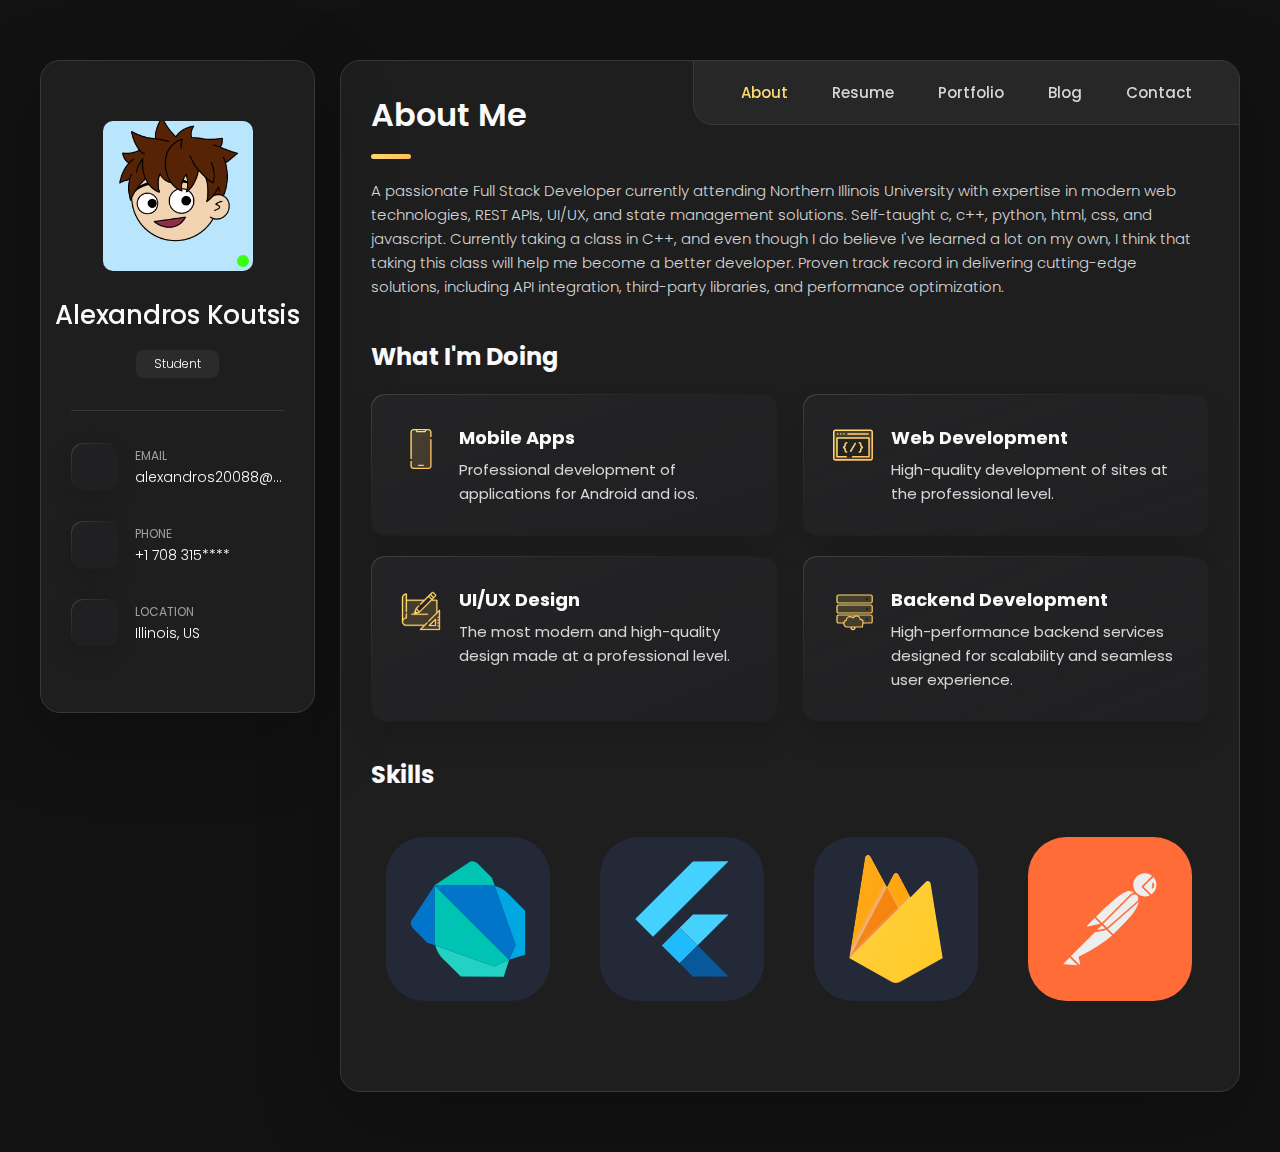
==== commit 77308c67: "Update index.html" ====
--- a/index.html
+++ b/index.html
@@ -409,7 +409,7 @@
 <div class="sidebar-info">
   
     <figure class="avatar-box">
-      <img src="./assets/images/my-avatar.png" alt="Alexandros Koutsis" width="80">
+      <img src="./assets/images/my-avatar.png" alt="Alexandros Koutsis" width="80" style="border-radius: 10px;">
       <span class="active-status" title="Available for work!"></span>
     </figure>
 
@@ -1507,6 +1507,16 @@
 
     </div>
 
+
+    <script>
+    document.querySelector("form").addEventListener("submit", function(event) {
+        setTimeout(function() {
+            window.location.href = "/Portofolio/pages/thank-you.html"; // Redirect after form submission
+        }, 500); // Short delay to ensure email is sent
+    });
+</script>
+
+
   </main>
 
 
